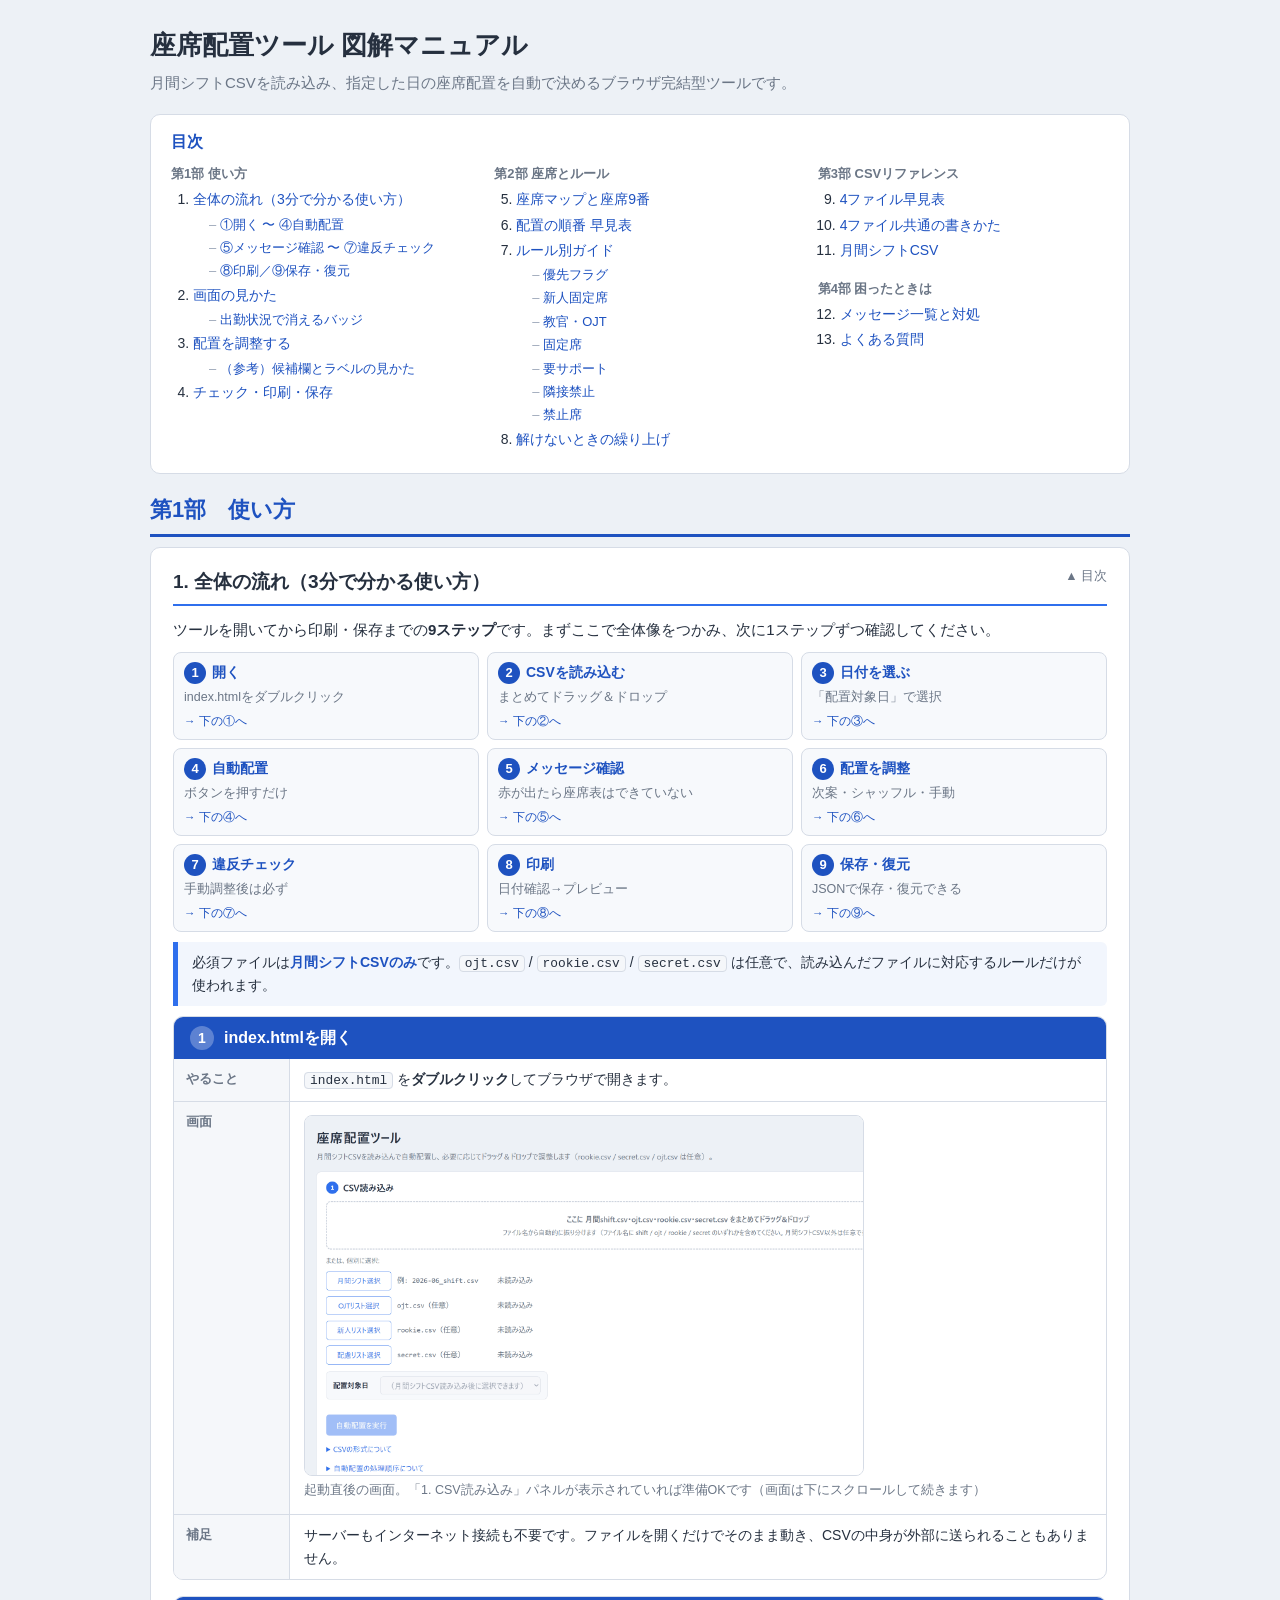
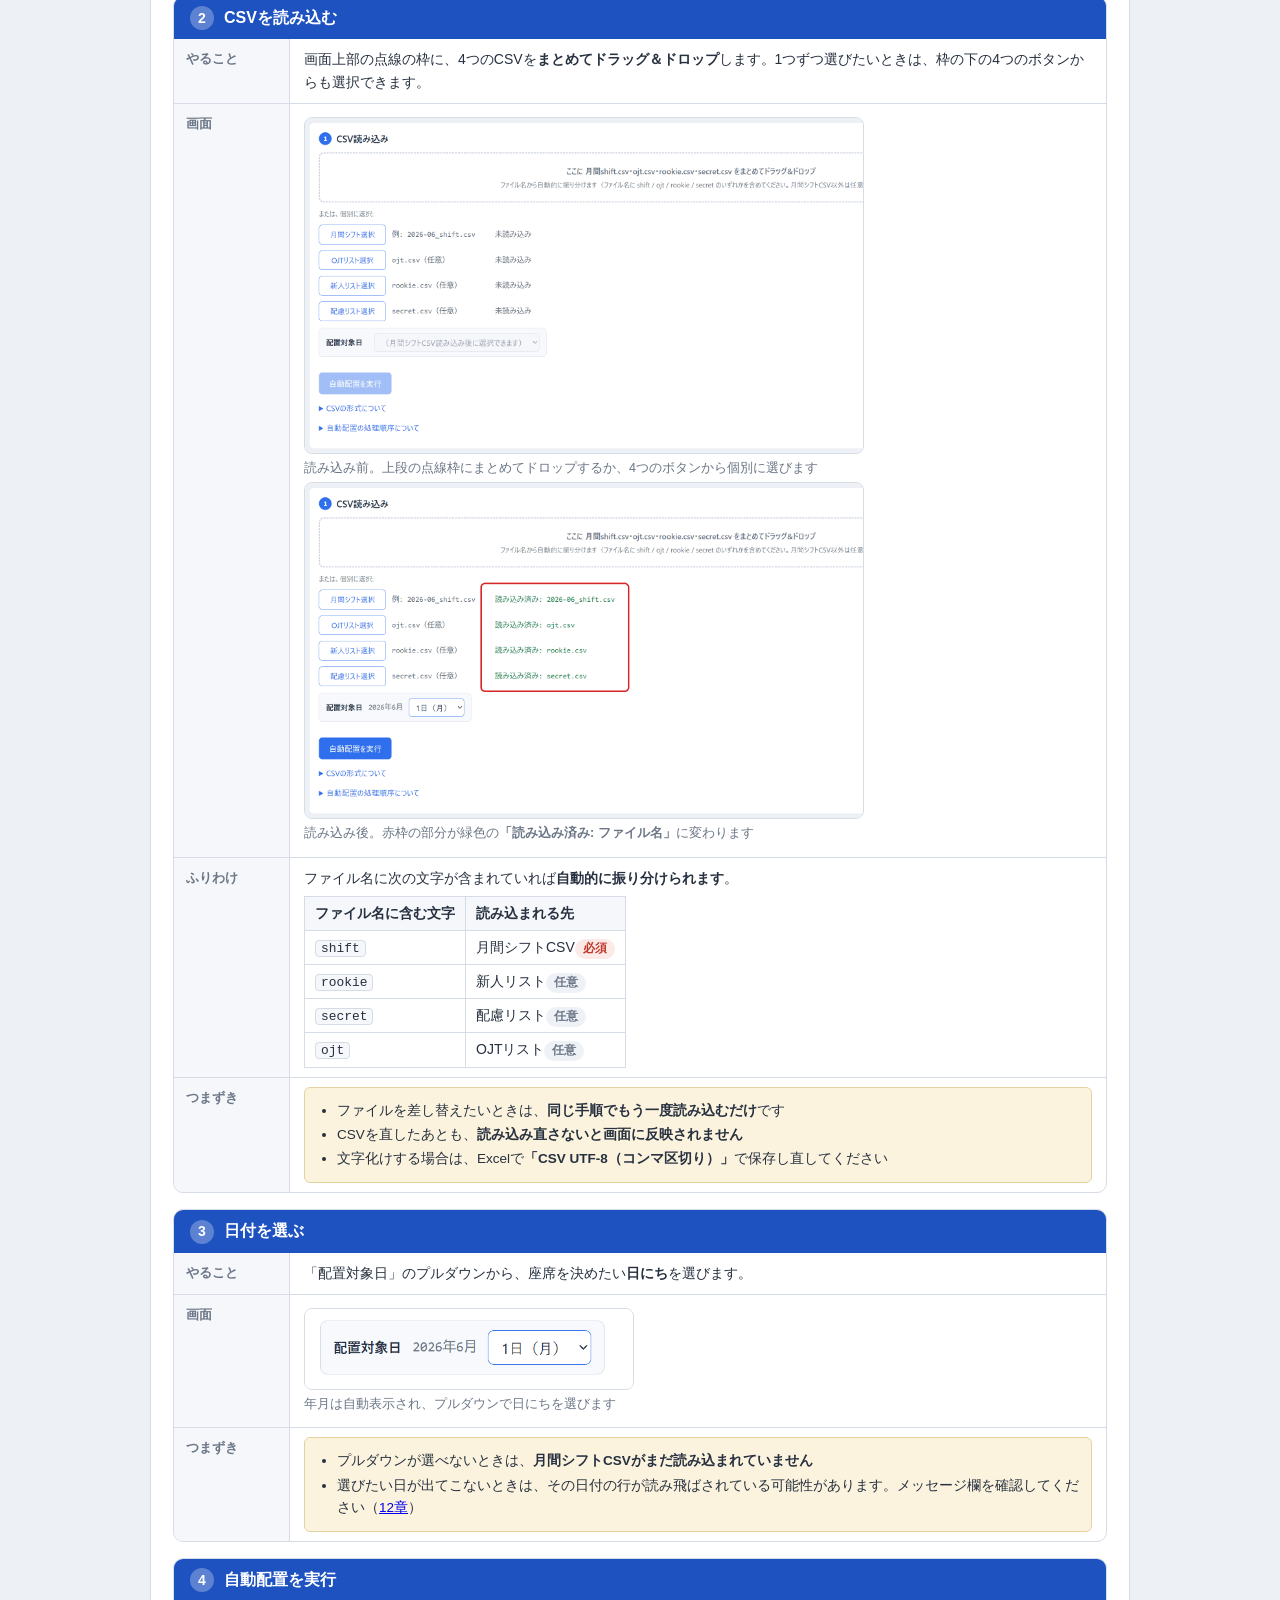
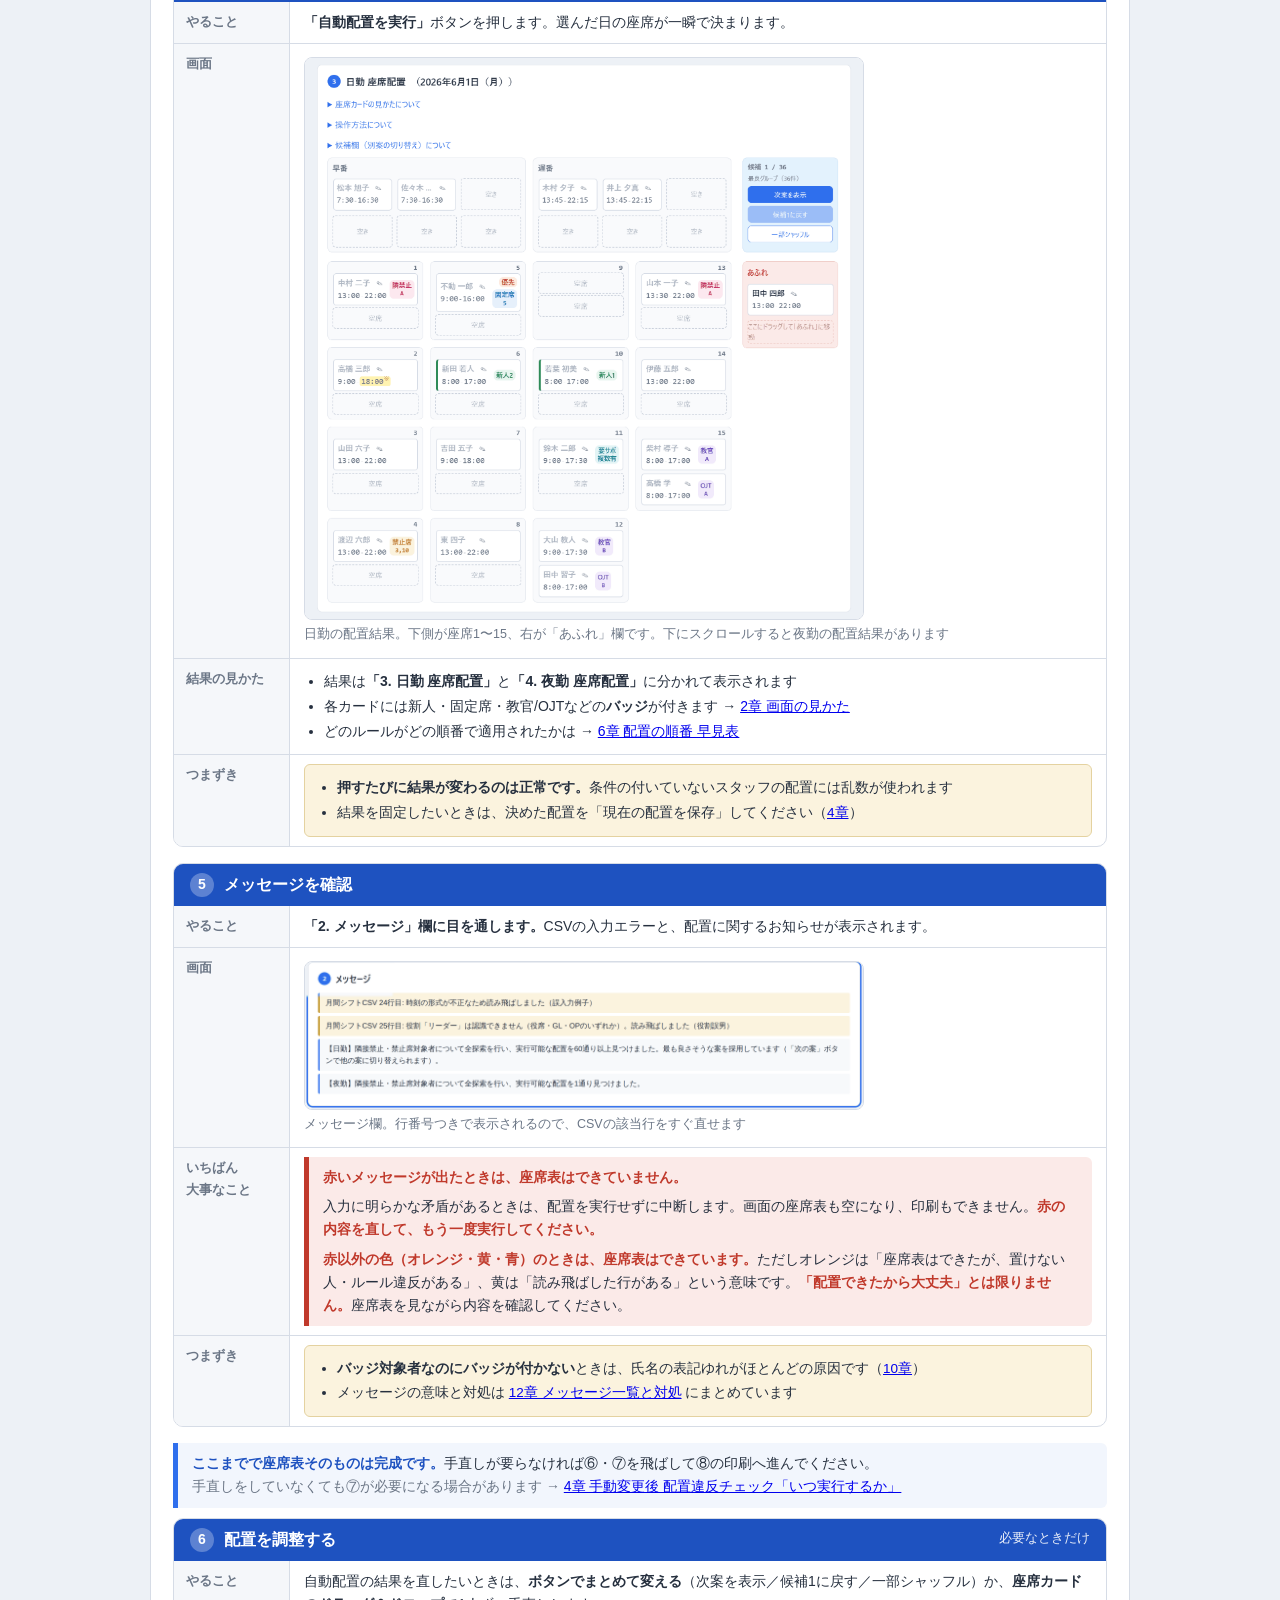
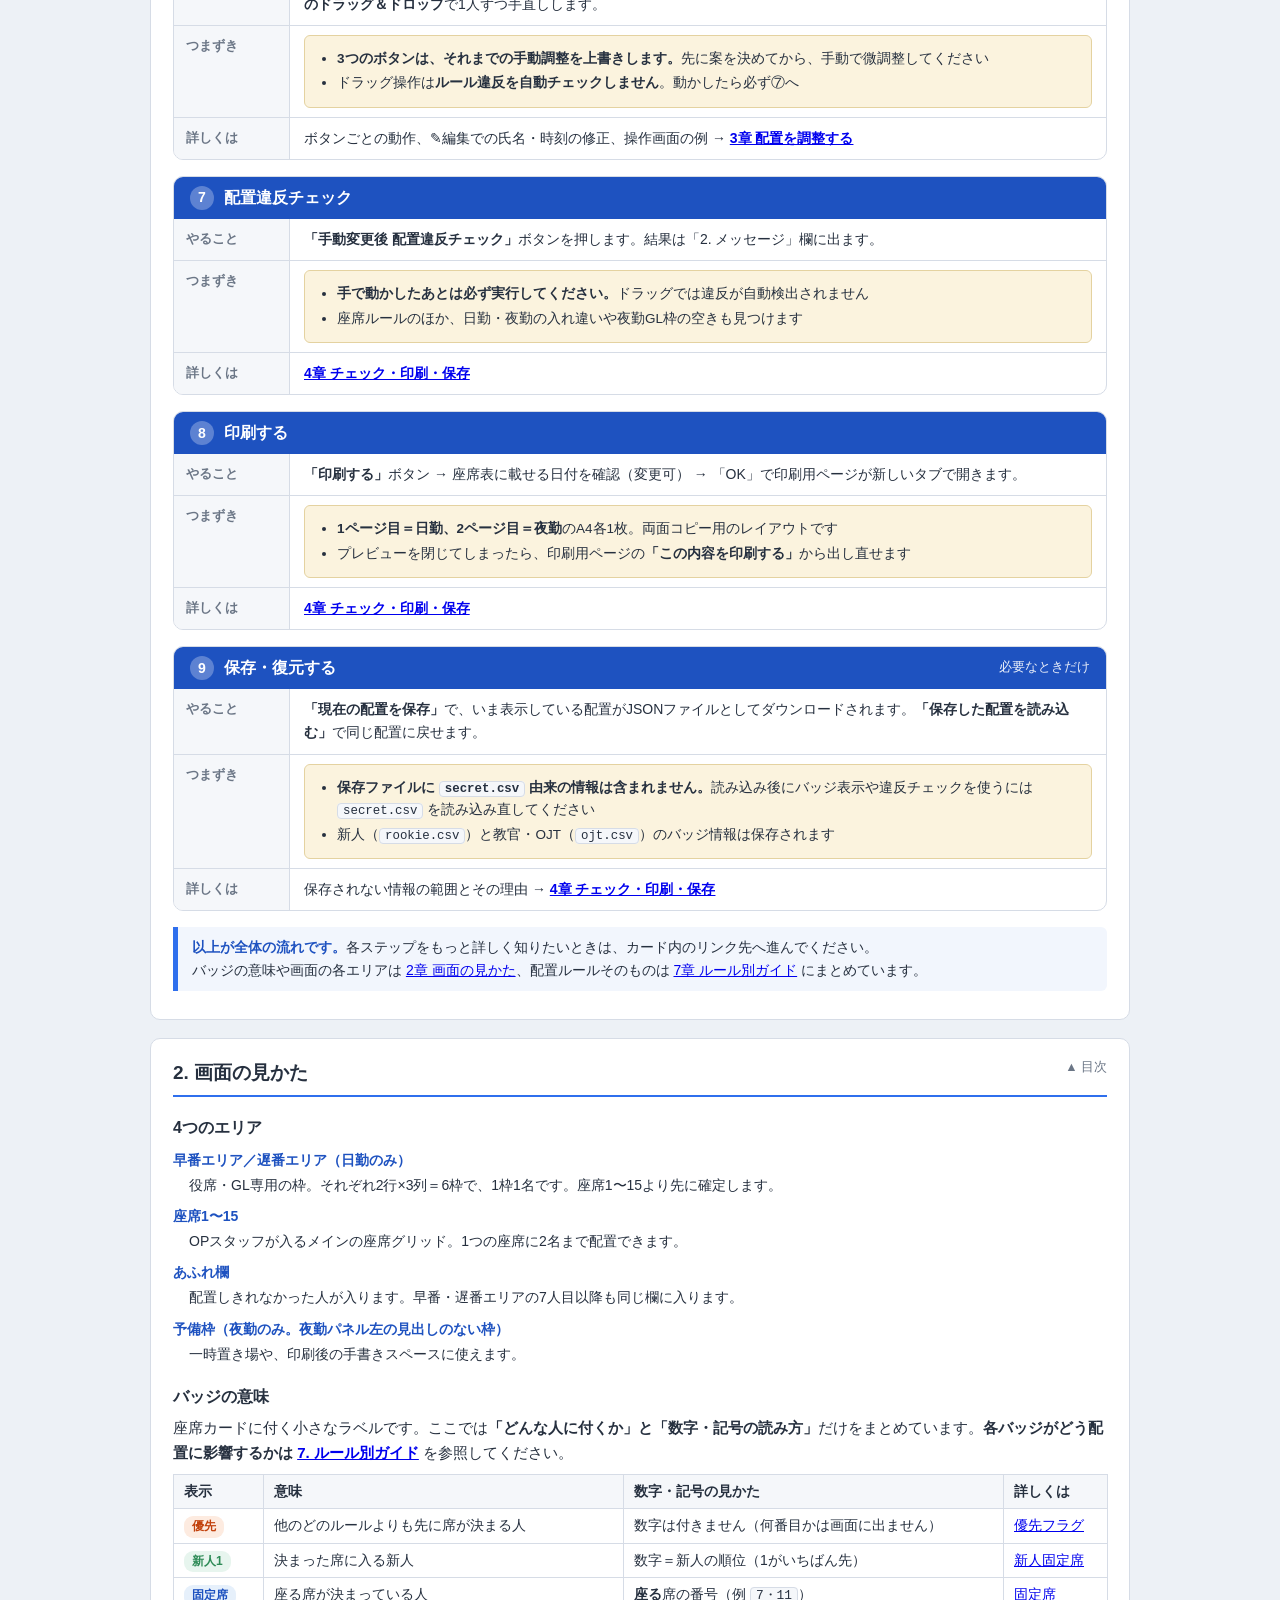
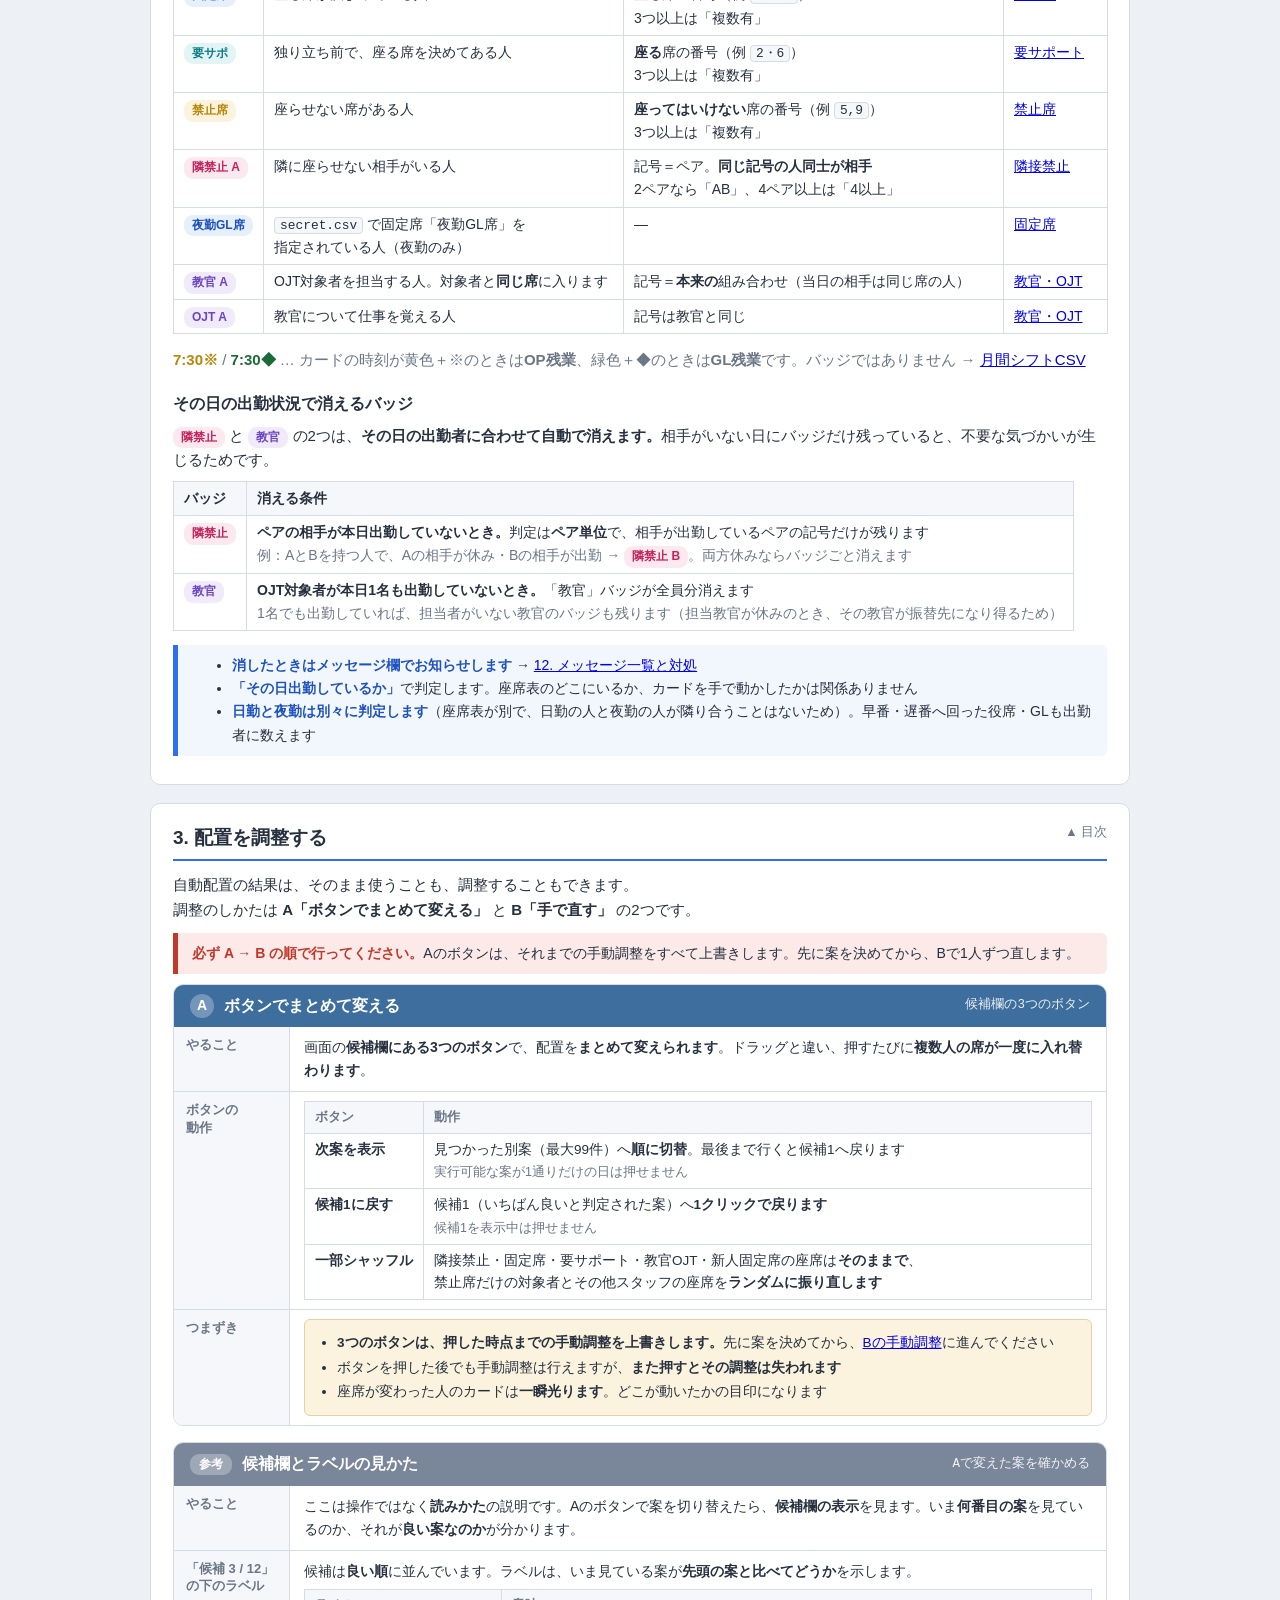
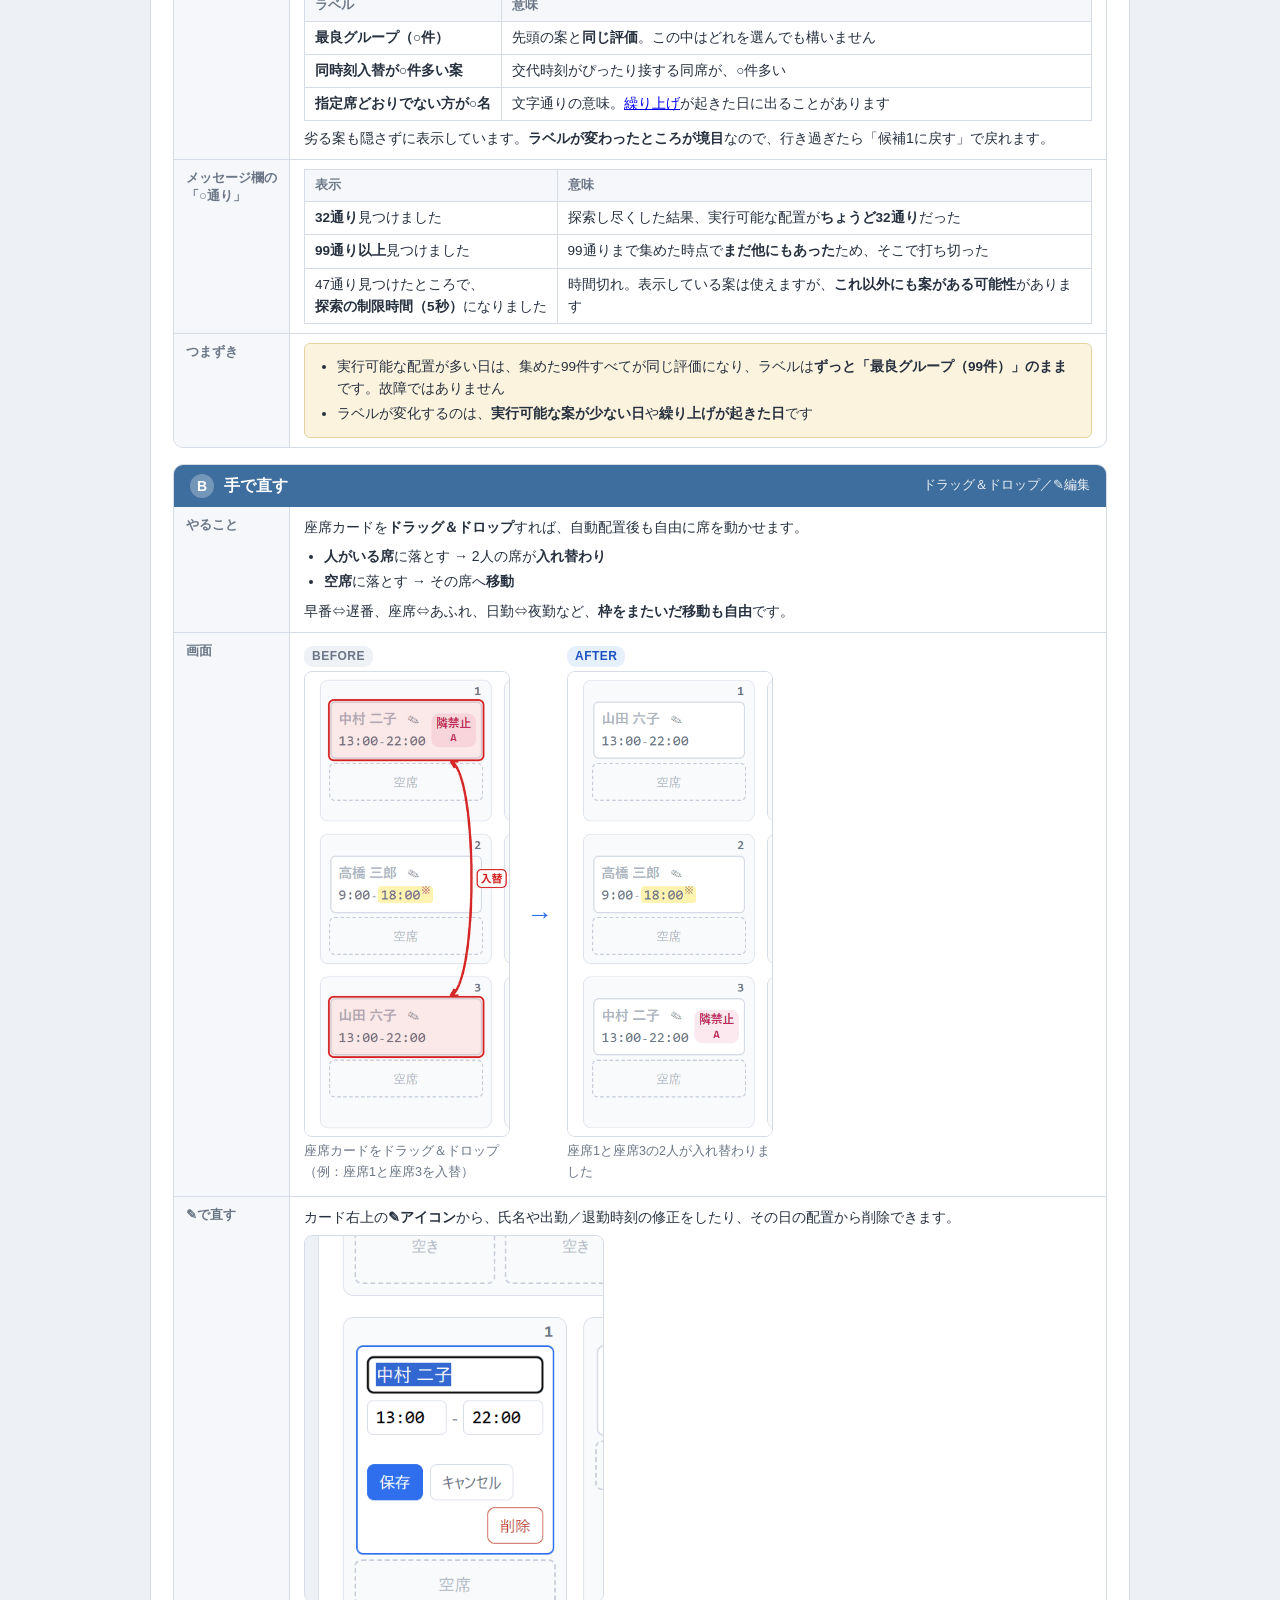
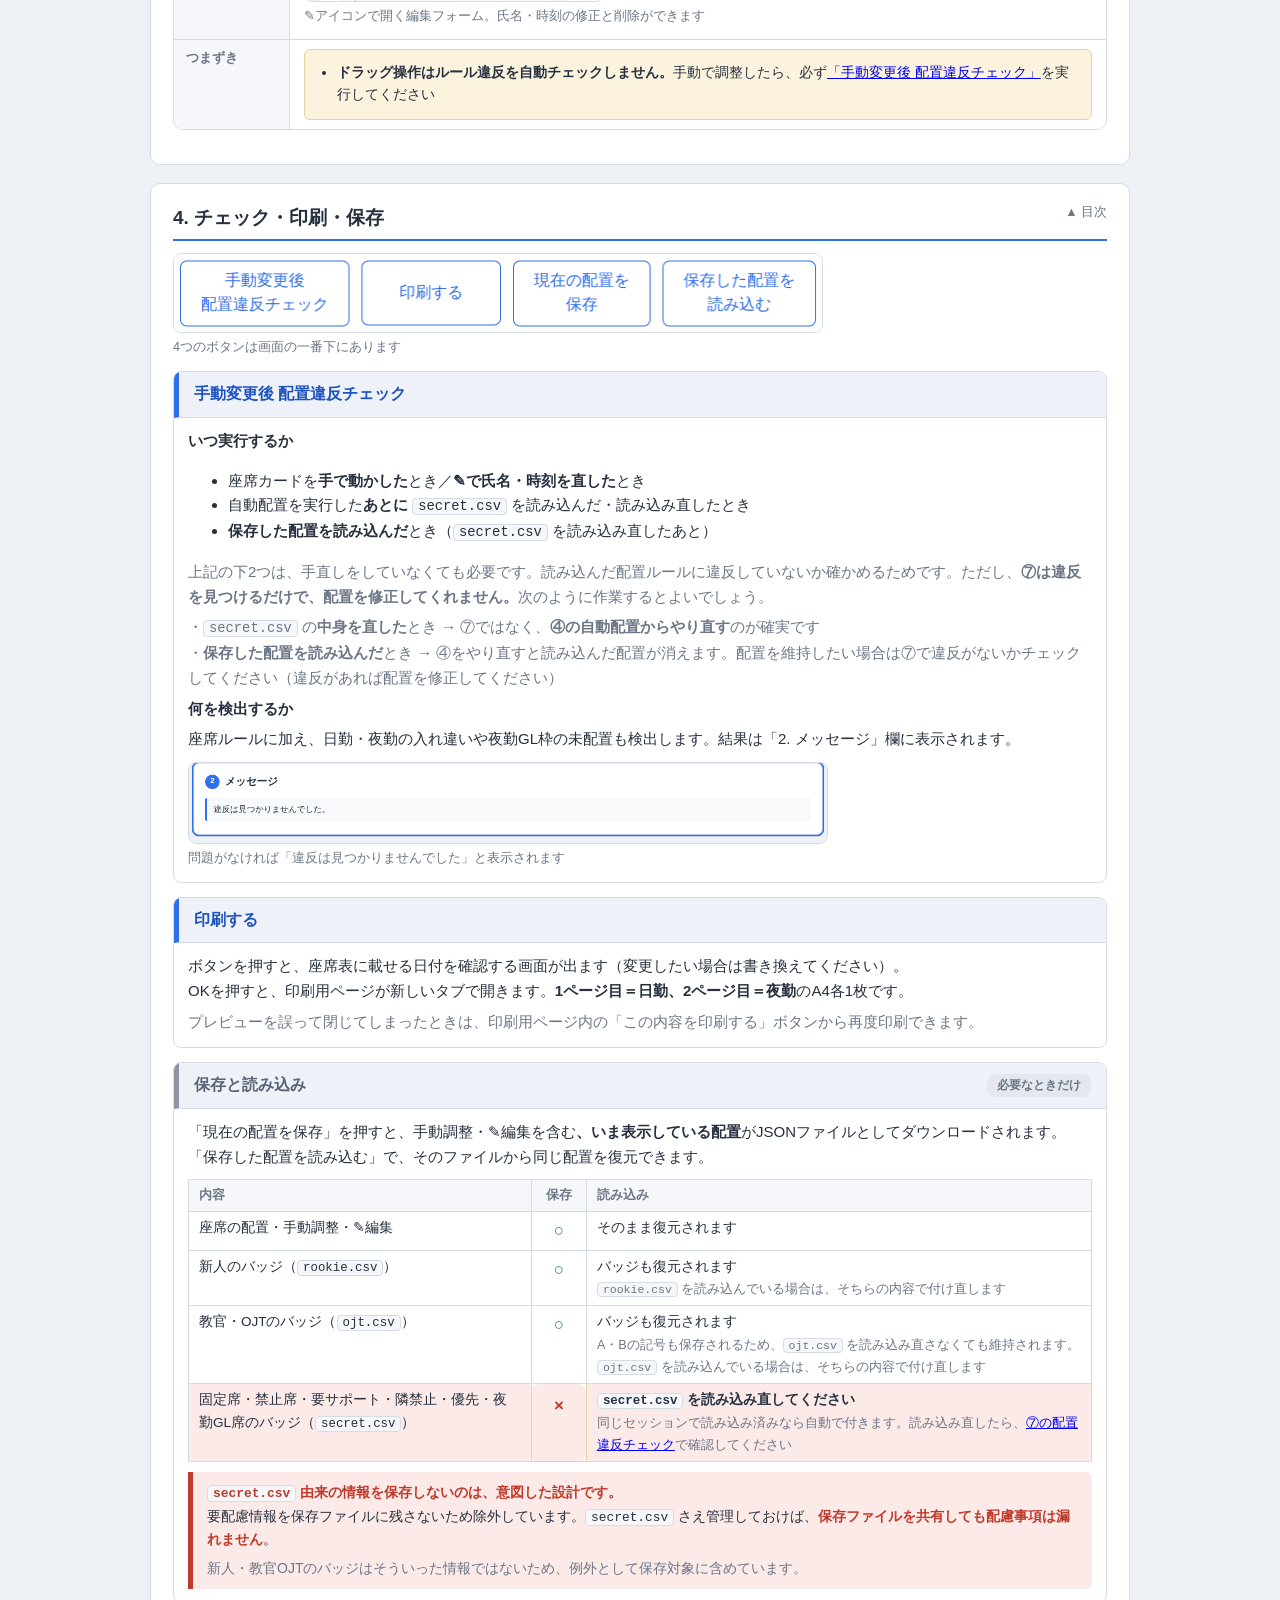
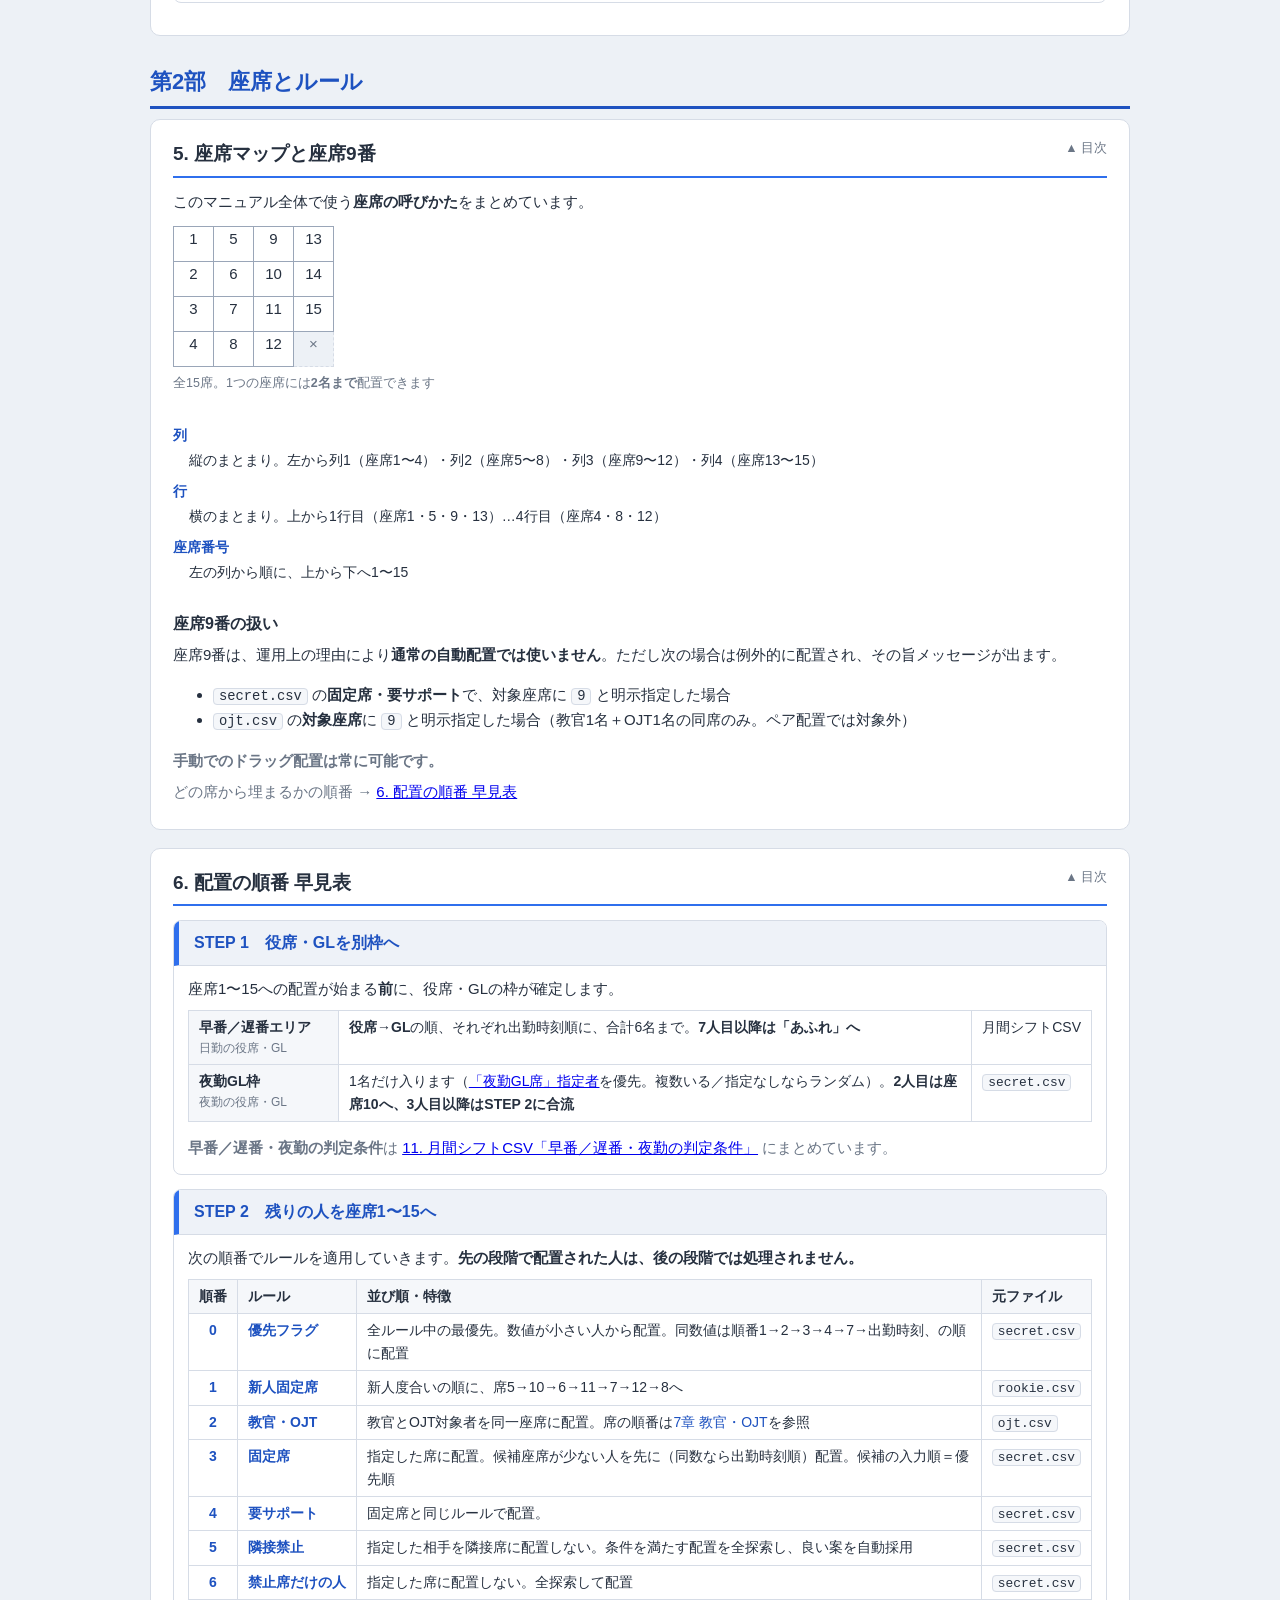
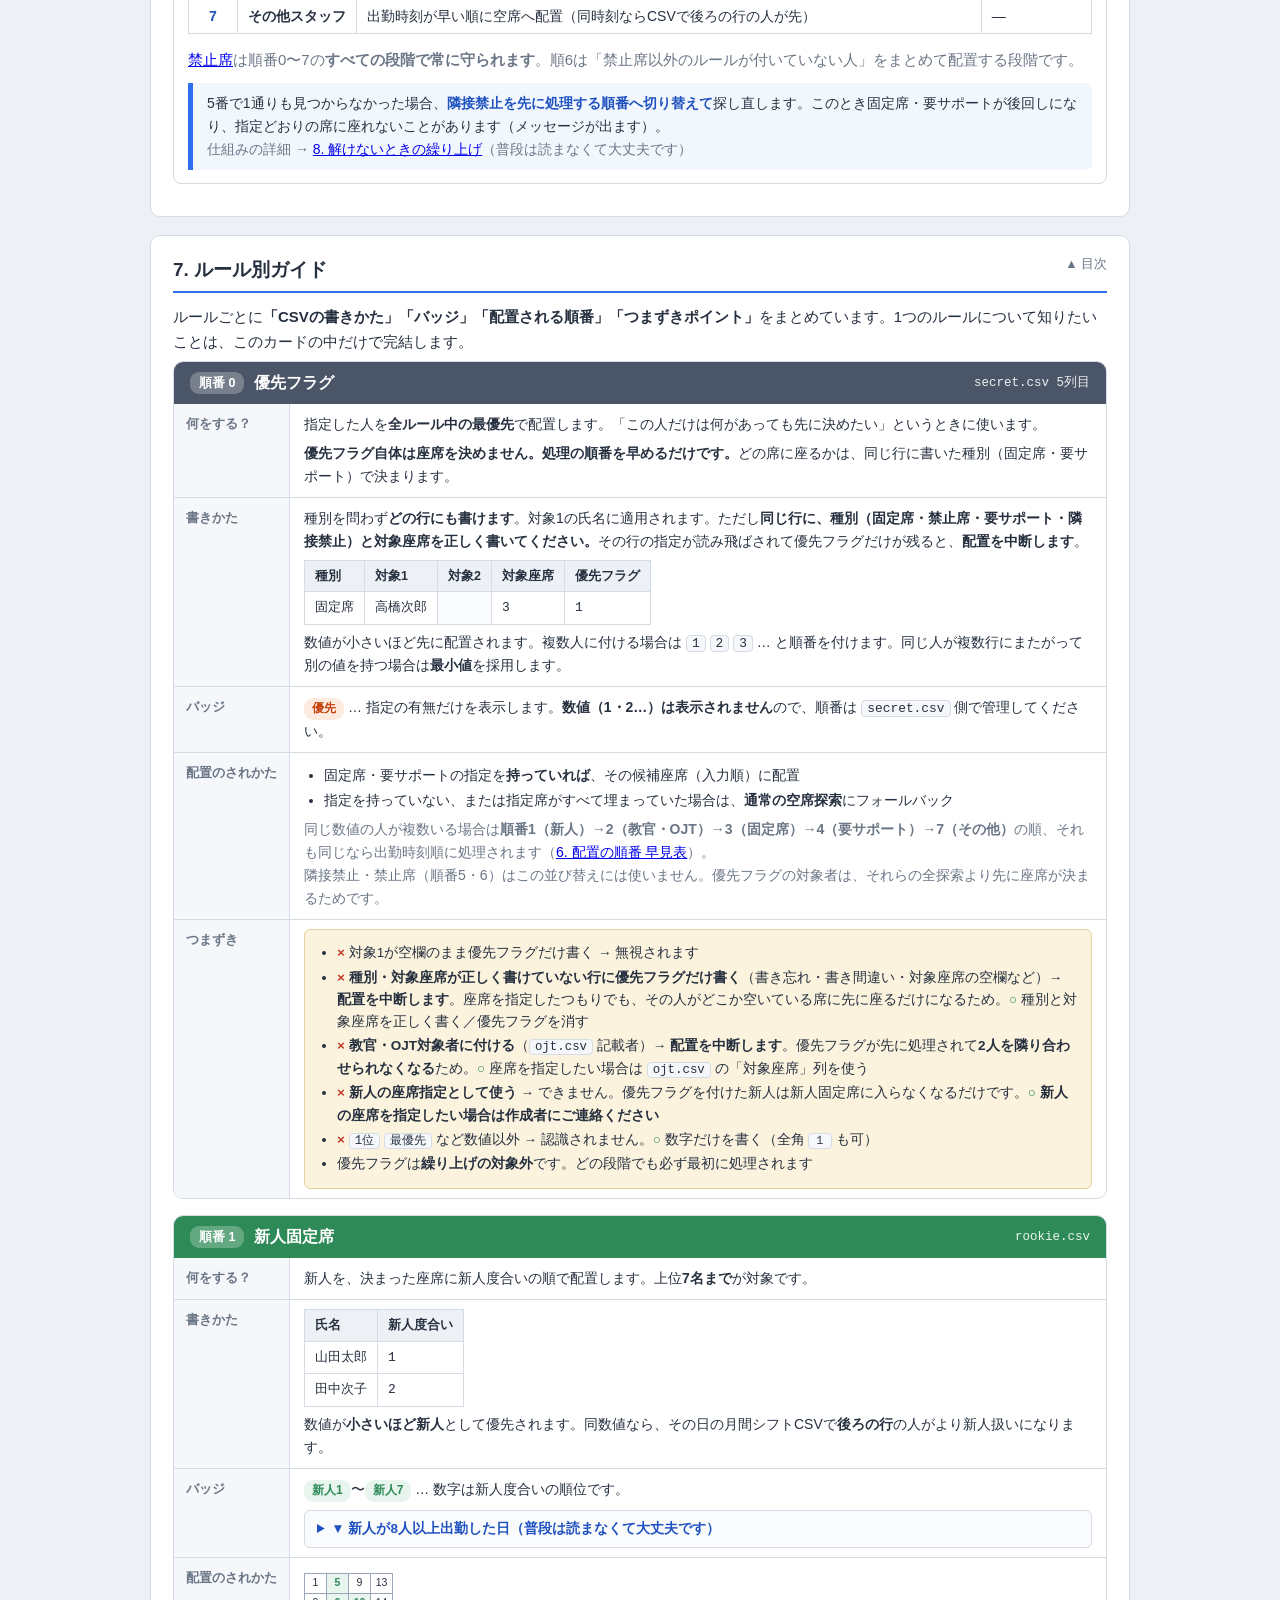
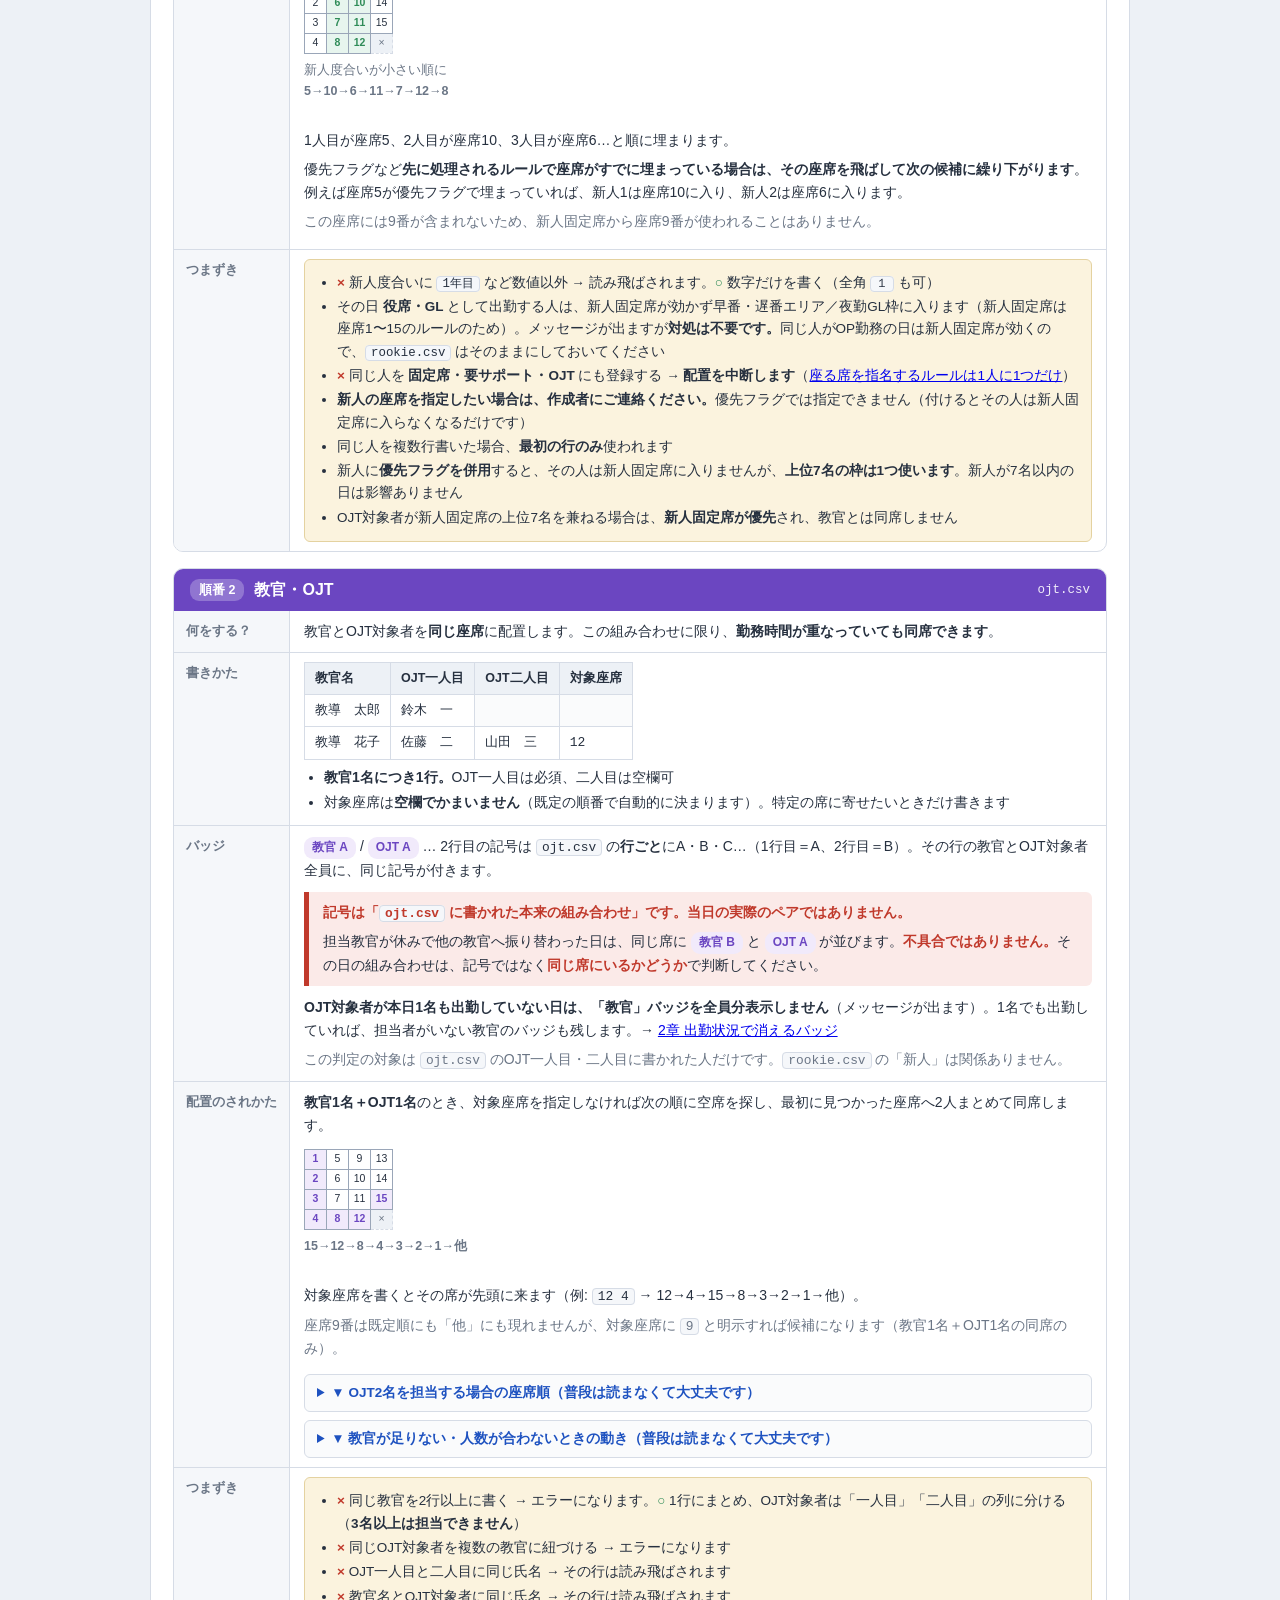
==== manual.html @ 069371e5 "Add files via upload" ====
<!DOCTYPE html>
<html lang="ja">
<head>
<meta charset="UTF-8">
<meta name="viewport" content="width=device-width, initial-scale=1">
<title>座席配置ツール 図解マニュアル</title>
<style>

:root{
  --bg:#EDF1F6; --panel:#FFFFFF; --border:#D6DCE6;
  --text:#26303F; --muted:#6B7686;
  --accent:#2F6FED; --accent-dark:#1E52C0;
  --rookie:#2E8B57; --rookie-bg:#E7F5EE;
  --lock:#B8860B;  --lock-bg:#FBF3DE;
  --adjacent:#C2255C; --adjacent-bg:#FCE8EF;
  --mentor:#6B46C1; --mentor-bg:#F1EAFB;
  --priority:#C2410C; --priority-bg:#FDEBE0;
  --support:#0E7C86; --support-bg:#E3F4F5;
  --warn:#C0392B; --warn-bg:#FBEAE8;
  --font-ui:"Yu Gothic UI","Meiryo","Hiragino Kaku Gothic ProN",sans-serif;
  --font-mono:"Consolas","Courier New",monospace;
}
*{box-sizing:border-box;}
body{margin:0;padding:24px;background:var(--bg);color:var(--text);
  font-family:var(--font-ui);font-size:15px;line-height:1.65;}
.page{max-width:980px;margin:0 auto;}
header h1{font-size:26px;margin:0 0 4px;}
header .lead{color:var(--muted);margin:0 0 18px;}
.part-title{font-size:22px;margin:28px 0 10px;padding-bottom:6px;
  border-bottom:3px solid var(--accent-dark);color:var(--accent-dark);}
.part-title:first-of-type{margin-top:0;}
section{background:var(--panel);border:1px solid var(--border);border-radius:10px;
  padding:18px 22px;margin-bottom:18px;}
h2{font-size:19px;margin:0 0 12px;padding-bottom:6px;border-bottom:2px solid var(--accent);}
h3{font-size:16px;margin:18px 0 6px;}
h4{font-size:14.5px;margin:14px 0 5px;color:var(--accent-dark);}

/* --- 3章：調整カード --- */
.rule.r-adjust > .rhead{background:#3E6E9E;}
.rule.r-adjust > .rhead .stepno{width:24px;height:24px;
  background:rgba(255,255,255,.28);color:#fff;border-radius:50%;
  font-size:14px;font-weight:700;display:inline-flex;
  align-items:center;justify-content:center;flex:none;}
.rule.r-adjust .rval > ul{margin:6px 0;padding-left:20px;}
.rule.r-adjust .rval .shot-ba{margin:4px 0;}
.rule.r-adjust .rval .shot-wrap{margin:4px 0;}
.rule.r-adjust .rlab{line-height:1.35;}

/* 3章：参考カード（操作ではなく読みかた） */
.rule.r-adjust.r-ref > .rhead{background:#7A8699;}
.rule.r-adjust.r-ref > .rhead .refmark{background:rgba(255,255,255,.28);
  color:#fff;border-radius:9px;padding:1px 9px;font-size:12px;
  font-weight:bold;flex:none;}

/* 3章内の表 */
table.btntbl,table.lbltbl{width:100%;font-size:13.5px;margin:6px 0;}
table.btntbl th,table.lbltbl th{background:#F5F7FA;font-size:12.5px;
  color:var(--muted);}
table.btntbl td:first-child,table.lbltbl td:first-child{
  white-space:nowrap;width:1%;vertical-align:top;}
table.btntbl td,table.lbltbl td{vertical-align:top;}
table.btntbl .note{font-size:12.5px;color:var(--muted);}

/* --- 4章：区切り帯（band） --- */
.band{border:1px solid var(--border);border-radius:8px;
  background:var(--panel);margin:14px 0;overflow:hidden;}
.bandhead{display:flex;align-items:center;gap:10px;flex-wrap:wrap;
  padding:9px 15px;font-weight:bold;font-size:16px;
  color:var(--accent-dark);background:#EEF2F8;
  border-bottom:1px solid var(--border);
  border-left:5px solid var(--accent);}
.band#p4-save .bandhead{color:#5A6474;}
.band#p4-save > .bandhead{border-left-color:#8A94A6;}
.bandhead .btag{margin-left:auto;font-size:12px;font-weight:bold;
  color:var(--accent-dark);background:#DCE7FB;
  border-radius:9px;padding:2px 10px;}
.bandhead .btag.light{color:var(--muted);background:#E4E8EE;}
.bandbody{padding:11px 14px 13px;}
.bandbody > :first-child{margin-top:0;}
.bandbody > :last-child{margin-bottom:0;}

/* 保存対照表 */
table.savetbl{width:100%;font-size:13.5px;margin:10px 0;}
table.savetbl th{background:#F5F7FA;font-size:12.5px;color:var(--muted);
  text-align:left;}
table.savetbl th:nth-child(2){text-align:center;width:1%;white-space:nowrap;padding-left:14px;padding-right:14px;}
table.savetbl td{vertical-align:top;}
table.savetbl td:nth-child(2){text-align:center;font-weight:bold;
  font-size:17px;white-space:nowrap;}
table.savetbl td.ok{color:var(--rookie);}
table.savetbl td.ng{color:var(--warn);}
table.savetbl tr.ngrow td{background:var(--warn-bg);}
table.savetbl .note{font-size:12.5px;}

@media print{
  .band{break-inside:avoid;}
}
p{margin:6px 0;}
code{background:#F5F7FA;border:1px solid var(--border);border-radius:4px;
  padding:0 5px;font-family:var(--font-mono);font-size:.92em;}
table{border-collapse:collapse;margin:8px 0 14px;font-size:14px;}
th,td{border:1px solid var(--border);padding:5px 10px;text-align:left;vertical-align:top;}
th{background:#F5F7FA;white-space:nowrap;}
small,.note{color:var(--muted);}

/* ステップフロー（見出し用の簡易一覧） */
.flow{display:grid;grid-template-columns:repeat(3,1fr);gap:8px;margin:10px 0;}
.flow .st{background:#F7F9FC;border:1px solid var(--border);
  border-radius:8px;padding:8px 10px;position:relative;}
.flow .st b{display:block;color:var(--accent-dark);font-size:14px;}
.flow .st  > span{font-size:12.5px;color:var(--muted);}
/* 「見出し」の①〜⑨（.flow .num）と「各項目の説明」の①〜⑨（.steps .stepnum）は
   見た目を完全に揃えるため、色指定をそれぞれ独立して明記している
   （共有ルールにまとめると環境によって片方だけ見た目が変わって見える場合があるため、
   あえて重複させてでも個別に指定している）。 */
.flow .st > b > .num{
  width:22px;height:22px;background:#1E52C0;color:#ffffff;
  border-radius:50%;font-size:13px;font-weight:700;text-align:center;
  display:inline-block;line-height:22px;margin-right:6px;
}
.steps .stepnum{
  width:22px;height:22px;background:#1E52C0;color:#ffffff;
  border-radius:50%;font-size:13px;font-weight:700;text-align:center;
  flex:0 0 auto;display:flex;align-items:center;justify-content:center;margin-top:1px;
}

/* 各項目の説明（詳細カード） */
.steps{list-style:none;margin:10px 0;padding:0;counter-reset:stepnum;}
.steps li{display:flex;gap:12px;align-items:flex-start;border:1px solid var(--border);
  border-radius:8px;background:#F7F9FC;padding:10px 14px;margin:0 0 8px;}
.steps .stepbody > b{display:block;color:var(--accent-dark);font-size:15px;margin-bottom:2px;}
.steps .stepbody p{margin:2px 0;font-size:14px;}
.steps .stepbody .shot-wrap{margin:8px 0 4px;}
.steps .stepbody .shot{max-width:100%;border:1px solid var(--border);border-radius:8px;
  box-shadow:0 1px 4px rgba(0,0,0,.08);display:block;}
.steps .stepbody .shot.wide{max-width:640px;}
.steps .stepbody .shot.narrow{max-width:360px;}
.steps .stepbody .shot-cap{font-size:12.5px;color:var(--muted);margin:4px 0 0;}
.steps .stepbody .shot-row{display:flex;gap:14px;flex-wrap:wrap;margin:8px 0 4px;}
.steps .stepbody .shot-row figure{margin:0;}
.steps .stepbody .shot-row figcaption{font-size:12.5px;color:var(--muted);margin-top:4px;text-align:center;}

/* ミニ座席マップ（この資料のシグネチャ要素） */
.smap{border-collapse:collapse;margin:6px 0;}
.smap td{width:34px;height:30px;border:1px solid #9AA6B8;text-align:center;
  font-size:13px;padding:0;background:#fff;}
.smap td.void{border:1px dashed var(--border);background:var(--bg);color:var(--muted);}
.smap.mini td{width:22px;height:20px;font-size:10.5px;}
.smap td.hl-g{background:var(--rookie-bg);color:var(--rookie);font-weight:bold;}
.smap td.hl-b{background:#E6F0FB;color:var(--accent-dark);font-weight:bold;}
.smap td.hl-p{background:var(--mentor-bg);color:var(--mentor);font-weight:bold;}
.smap td.hl-x{background:repeating-linear-gradient(45deg,#EDEDED,#EDEDED 4px,#E1E1E1 4px,#E1E1E1 8px);color:var(--muted);font-weight:bold;}
.maprow{display:flex;flex-wrap:wrap;gap:22px;align-items:flex-start;}
.maprow figure{margin:0;}
.maprow figcaption{font-size:12.5px;color:var(--muted);max-width:220px;}
/* 5章の座席マップ（用語説明用に一回り大きく） */
.smap.big td{width:40px;height:35px;font-size:15px;}
.maprow figcaption.wide{max-width:340px;}

/* CSVカード */
.csv-card{border:1px solid var(--border);border-radius:8px;margin:14px 0;overflow:hidden;}
.csv-card .tab{padding:6px 14px;color:#fff;font-weight:bold;font-size:15px;
  display:flex;gap:10px;align-items:baseline;}
.csv-card .tab small{color:rgba(255,255,255,.85);font-weight:normal;}
.csv-card .body{padding:10px 14px 12px;}
.c-shift .tab{background:var(--accent);}
.c-rookie .tab{background:var(--rookie);}
.c-secret .tab{background:var(--lock);}
.c-ojt .tab{background:var(--mentor);}
.chip{display:inline-block;border-radius:10px;padding:0 8px;font-size:12px;font-weight:bold;}
.chip.req{background:var(--warn-bg);color:var(--warn);}
.chip.opt{background:#EEF1F6;color:var(--muted);}

/* NG→OK ボックス */
.ng{background:var(--lock-bg);border:1px solid #E4D2A0;border-radius:8px;
  padding:8px 12px;margin:10px 0;font-size:13.5px;}
.ng b.t{color:var(--lock);}
.ng .x{color:var(--warn);font-weight:bold;}
.ng .o{color:var(--rookie);font-weight:bold;}

/* 優先順位パイプライン */
.pipe{list-style:none;margin:8px 0;padding:0;}
.pipe li{border:1px solid var(--border);border-left:5px solid var(--accent);
  border-radius:6px;background:#F7F9FC;padding:7px 12px;margin:0 0 4px;position:relative;}
.pipe li::after{content:"▼";position:absolute;left:14px;bottom:-15px;color:#9AA6B8;
  font-size:10px;z-index:1;}
.pipe li:last-child::after{content:"";}
.pipe li b{color:var(--accent-dark);}
.pipe li .src{float:right;font-size:12px;color:var(--muted);}
.pipe li.alt{border-left-color:var(--lock);}
.sidebox{border:1px dashed #9AA6B8;border-radius:8px;background:#FBFCFE;
  padding:8px 12px;margin:8px 0;font-size:13.5px;}

/* バッジ見本 */
.bdg{display:inline-block;border-radius:9px;padding:1px 8px;font-size:12px;font-weight:bold;white-space:nowrap;}
.b-rookie{background:var(--rookie-bg);color:var(--rookie);}
.b-fix{background:#E6F0FB;color:var(--accent-dark);}
.b-lock{background:var(--lock-bg);color:var(--lock);}
.b-adjacent{background:var(--adjacent-bg);color:var(--adjacent);}
.b-sup{background:var(--support-bg);color:var(--support);}
.b-ojt{background:var(--mentor-bg);color:var(--mentor);}
.b-mentor{background:var(--mentor-bg);color:var(--mentor);}
.b-prio{background:var(--priority-bg);color:var(--priority);}
.ot{background:#FFF3B0;color:#8A6D00;padding:0 4px;border-radius:3px;}

.warncard{background:var(--warn-bg);border:1px solid #EBB9B2;border-radius:8px;
  padding:10px 14px;margin:10px 0;}
.warncard b{color:var(--warn);}

/* 目次 */
.toc{background:var(--panel);border:1px solid var(--border);border-radius:10px;
  padding:16px 22px;margin-bottom:18px;}
.toc-title{font-size:16px;margin:0 0 10px;color:var(--accent-dark);}
.toc-cols{display:flex;flex-wrap:wrap;gap:24px;}
.toc-col{flex:1 1 260px;min-width:220px;}
.toc-part{font-weight:bold;color:var(--text);margin:0 0 4px;font-size:14.5px;}
.toc ol{margin:0 0 4px;padding-left:20px;}
.toc li{margin:2px 0;font-size:14px;}
.toc a{color:var(--accent-dark);text-decoration:none;}
.toc a:hover{text-decoration:underline;}
.back-to-toc{font-size:12.5px;font-weight:normal;margin-left:12px;}
.back-to-toc a{color:var(--muted);text-decoration:none;}
.back-to-toc a:hover{text-decoration:underline;}

@media print{
  .back-to-toc{display:none;}
}

@media print{
  body{background:#fff;padding:0;font-size:12px;}
  section{border:none;padding:8px 0;margin:0 0 8px;break-inside:avoid;}
  .csv-card{break-inside:avoid;}
}


/* ============================================================
   ver0.5.0 追加分：ルールカード構成用
   ============================================================ */

/* --- 目次 --- */
.toc{background:var(--panel);border:1px solid var(--border);border-radius:10px;
  padding:14px 20px;margin-bottom:18px;}
.toc-title{font-weight:bold;margin:0 0 8px;color:var(--accent-dark);}
.toc-cols{display:flex;gap:32px;flex-wrap:wrap;}
.toc-col{min-width:220px;}
.toc-part{font-size:13px;color:var(--muted);margin:0 0 4px;font-weight:bold;}
.toc ol{margin:0 0 8px;padding-left:22px;}
.toc li{font-size:14px;margin:2px 0;}
.toc a{color:var(--accent-dark);text-decoration:none;}
.toc a:hover{text-decoration:underline;}
.toc ul{margin:2px 0 0;padding-left:16px;list-style:none;}
.toc ul li{font-size:13px;color:var(--muted);}
.toc ul li::before{content:"– ";color:#9AA6B8;}
.toc-col ol + .toc-part{margin-top:16px;}
.back{float:right;font-size:12.5px;font-weight:normal;}
.back a{color:var(--muted);text-decoration:none;}
.back a:hover{text-decoration:underline;}

/* --- ルールカード --- */
.rule{border:1px solid var(--border);border-radius:10px;margin:0 0 16px;
  overflow:hidden;background:#fff;}
.rule > .rhead{padding:8px 16px;font-weight:bold;font-size:16px;color:#fff;
  display:flex;align-items:center;gap:10px;flex-wrap:wrap;}
.rule > .rhead .ord{background:rgba(255,255,255,.25);border-radius:9px;
  padding:1px 9px;font-size:12.5px;font-weight:bold;}
.rule > .rhead .src{margin-left:auto;font-size:12.5px;font-weight:normal;
  color:rgba(255,255,255,.9);font-family:var(--font-mono);}
.rule > .rbody{padding:0;}
.rule .rrow{display:flex;border-top:1px solid var(--border);}
.rule .rrow:first-child{border-top:none;}
.rule .rlab{flex:0 0 116px;background:#F5F7FA;border-right:1px solid var(--border);
  padding:9px 12px;font-size:13px;font-weight:bold;color:var(--muted);}
.rule .rval{flex:1 1 auto;padding:9px 14px;font-size:14px;min-width:0;}
.rule .rval > :first-child{margin-top:0;}
.rule .rval > :last-child{margin-bottom:0;}
.rule .rval table{margin:6px 0;}
.rule .rval ul{margin:4px 0;padding-left:20px;}
.rule .rval li{margin:2px 0;}

/* ルール別テーマ色 */
.r-flag  > .rhead{background:#4A5568;}
.r-rookie> .rhead{background:var(--rookie);}
.r-ojt   > .rhead{background:var(--mentor);}
.r-fix   > .rhead{background:var(--accent);}
.r-sup   > .rhead{background:var(--support);}
.r-adj   > .rhead{background:var(--adjacent);}
.r-ban   > .rhead{background:var(--lock);}
.r-other > .rhead{background:#8A94A6;}

/* --- CSV記入例（表形式） --- */
table.csv{font-family:var(--font-mono);font-size:13px;margin:6px 0;}
table.csv th{background:#EDF1F6;font-family:var(--font-ui);font-size:12.5px;}
table.csv td{white-space:nowrap;}
table.csv td.empty{background:#FAFBFC;}

/* --- 順番の早見表 --- */
table.order{width:100%;font-size:14px;}
table.order td.n{text-align:center;width:38px;font-weight:bold;color:var(--accent-dark);}
table.order td.rn{white-space:nowrap;font-weight:bold;}
table.order tr.sep td{background:#F0F3F8;font-size:13px;color:var(--muted);
  font-weight:bold;text-align:center;}
table.frames{width:100%;font-size:14px;}
table.frames th.fn{width:150px;text-align:left;vertical-align:top;}
table.frames th.fn .sub{display:block;font-weight:normal;font-size:12px;color:var(--muted);}
table.frames td.fsrc{width:110px;white-space:nowrap;}
table.order a{color:var(--accent-dark);text-decoration:none;}
table.order a:hover{text-decoration:underline;}

/* --- つまずきポイント --- */
.pit{background:var(--lock-bg);border:1px solid #E4D2A0;border-radius:6px;
  padding:8px 12px;margin:6px 0;font-size:13.5px;}
.pit ul{margin:2px 0;padding-left:18px;}
.pit .x{color:var(--warn);font-weight:bold;}
.pit .o{color:var(--rookie);font-weight:bold;}

/* --- 折りたたみ --- */
details.fold{border:1px solid var(--border);border-radius:6px;margin:8px 0;
  background:#FAFBFC;}
details.fold > summary{padding:7px 12px;cursor:pointer;font-size:13.5px;
  font-weight:bold;color:var(--accent-dark);}
details.fold[open] > summary{border-bottom:1px solid var(--border);}
details.fold .fbody{padding:10px 14px;font-size:13.5px;}
details.fold .fbody > :first-child{margin-top:0;}
details.fold .fbody > :last-child{margin-bottom:0;}

/* --- OJTペア候補の表 --- */
.pairtbl{border-collapse:collapse;margin:6px 0;font-size:13px;}
.pairtbl th,.pairtbl td{border:1px solid var(--border);padding:3px 9px;
  text-align:center;line-height:1.4;}
.pairtbl th{background:#F5F7FA;font-size:12px;color:var(--muted);font-weight:normal;}
.pairtbl td.pm{background:var(--mentor);color:#fff;font-weight:bold;}
.pairtbl td.pt{background:var(--mentor-bg);color:var(--mentor);font-weight:bold;}
.pairtbl td.pw{background:#F5F7FA;font-size:12px;color:var(--muted);
  vertical-align:middle;white-space:nowrap;}
.pairtbl.wide th{text-align:right;white-space:nowrap;font-size:12px;}
.smap td.hl-m{background:var(--mentor);color:#fff;font-weight:bold;}
.smap td.hl-t{background:var(--mentor-bg);color:var(--mentor);font-weight:bold;
  box-shadow:inset 0 0 0 2px var(--mentor);}

/* --- 例外ケースの表 --- */
table.cases{width:100%;font-size:13.5px;}
table.cases th{background:#F5F7FA;font-size:12.5px;color:var(--muted);}
table.cases td{vertical-align:top;}
table.cases td:first-child{white-space:normal;width:34%;}

/* --- 注意ボックス --- */
.callout{border-left:5px solid var(--accent);background:#F2F6FD;
  border-radius:0 6px 6px 0;padding:9px 14px;margin:10px 0;font-size:14px;}
.callout.warn{border-left-color:var(--warn);background:var(--warn-bg);}
.callout.warn b{color:var(--warn);}
.callout b{color:var(--accent-dark);}
.callout > :first-child{margin-top:0;}
.callout > :last-child{margin-bottom:0;}

/* --- 用語定義 --- */
dl.terms{margin:8px 0;}
dl.terms dt{font-weight:bold;color:var(--accent-dark);font-size:14px;margin-top:8px;}
dl.terms dd{margin:2px 0 0 16px;font-size:14px;}

/* --- 画面ショット（section直下でも使えるように） --- */
.shot-wrap{margin:10px 0 4px;}
.shot{max-width:100%;border:1px solid var(--border);border-radius:8px;
  display:block;background:#fff;}
.shot.wide{max-width:640px;}
.shot.narrow{max-width:360px;}
.shot-cap{font-size:12.5px;color:var(--muted);margin:4px 0 0;}
.shot-row{display:flex;gap:14px;flex-wrap:wrap;margin:8px 0 4px;}
.shot-row figure{margin:0;}
.shot-row figcaption{font-size:12.5px;color:var(--muted);margin-top:4px;text-align:center;}

/* Before / After 並置（3章のドラッグ操作） */
.shot-ba{display:flex;align-items:flex-start;gap:14px;margin:8px 0 4px;flex-wrap:wrap;}
.shot-ba figure{margin:0;width:209px;}
.shot-ba figcaption{font-size:12.5px;color:var(--muted);margin-top:4px;text-align:left;}
.shot-ba .balabel{display:block;font-size:12px;font-weight:bold;letter-spacing:.04em;
  margin:0 0 4px;padding:1px 8px;border-radius:9px;width:fit-content;}
.shot-ba .balabel.before{background:#EEF1F6;color:var(--muted);}
.shot-ba .balabel.after{background:#E6F0FB;color:var(--accent-dark);}
.shot-ba .baarrow{align-self:center;font-size:26px;line-height:1;color:var(--accent);
  font-weight:bold;flex:0 0 auto;}
@media (max-width:520px){
  .shot-ba .baarrow{transform:rotate(90deg);align-self:flex-start;margin:2px 0 2px 90px;}
}

/* --- バッジ一覧（第1部の早見用） --- */
/* 列幅は colgroup（c-disp/c-mean/c-read/c-ref）で指定。合計934px＝
   .page(980px) から section の左右余白を引いた表示幅。「意味」列は
   セル内の<br>で意図した位置に改行される幅、「数字・記号の見かた」列は
   いちばん長い一文（記号＝本来の組み合わせ…）が1行に収まる幅にしている。 */
table.badges{width:100%;table-layout:fixed;}
table.badges td:first-child{white-space:nowrap;}
table.badges col.c-disp{width:90px;}
table.badges col.c-mean{width:360px;}
table.badges col.c-read{width:380px;}
table.badges col.c-ref{width:104px;}
@media (max-width:520px){
  table.badges{table-layout:auto;}
}

/* --- 印刷 --- */
@media print{
  body{background:#fff;padding:0;}
  section{break-inside:avoid;border:none;}
  .toc,.back{display:none;}
  details.fold{border:none;}
  details.fold > summary{display:none;}
}

/* --- 狭い画面 --- */
@media (max-width:720px){
  .rule .rrow{display:block;}
  .rule .rlab{flex:none;border-right:none;border-bottom:1px solid var(--border);
    padding:5px 12px;}
  .flow{grid-template-columns:repeat(2,1fr);}
}

/* ============================================================
   1章：手順カード（ルールカードと同じ骨格・番号丸を色に）
   ============================================================ */
.rule.r-step > .rhead{background:var(--accent-dark);}
.rule.r-step > .rhead .stepno{
  width:24px;height:24px;background:rgba(255,255,255,.28);color:#fff;
  border-radius:50%;font-size:14px;font-weight:700;
  display:inline-flex;align-items:center;justify-content:center;flex:0 0 auto;}
.rule.r-step .rval .shot-wrap{margin:4px 0;}
.rule.r-step .rval .shot{max-width:560px;}
.rule.r-step .rval .shot.narrow{max-width:330px;}

/* 概要フロー：クリックできる行き先つき */
.flow .st .goto{display:block;}
.flow .st .goto{display:block;font-size:11.5px;margin-top:3px;}
.flow .st .goto a{color:var(--accent-dark);text-decoration:none;}
.flow .st .goto a:hover{text-decoration:underline;}
.flow-note{font-size:13px;color:var(--muted);margin:2px 0 12px;}

</style>
</head>
<body>
<div class="page">
<header>
  <h1>座席配置ツール 図解マニュアル</h1>
  <p class="lead">月間シフトCSVを読み込み、指定した日の座席配置を自動で決めるブラウザ完結型ツールです。</p>
</header>

<nav class="toc" id="toc">
  <p class="toc-title">目次</p>
  <div class="toc-cols">
    <div class="toc-col">
      <p class="toc-part">第1部 使い方</p>
      <ol>
        <li><a href="#sec-3min">全体の流れ（3分で分かる使い方）</a>
          <ul>
            <li><a href="#step-1">①開く 〜 ④自動配置</a></li>
            <li><a href="#step-5">⑤メッセージ確認 〜 ⑦違反チェック</a></li>
            <li><a href="#step-8">⑧印刷／⑨保存・復元</a></li>
          </ul>
        </li>
        <li><a href="#sec-screen">画面の見かた</a>
          <ul>
            <li><a href="#sec-badge-hide">出勤状況で消えるバッジ</a></li>
          </ul>
        </li>
        <li><a href="#sec-adjust">配置を調整する</a>
          <ul>
            <li><a href="#sec-candidates">（参考）候補欄とラベルの見かた</a></li>
          </ul>
        </li>
        <li><a href="#sec-print">チェック・印刷・保存</a></li>
      </ol>
    </div>
    <div class="toc-col">
      <p class="toc-part">第2部 座席とルール</p>
      <ol start="5">
        <li><a href="#sec-map">座席マップと座席9番</a></li>
        <li><a href="#sec-order">配置の順番 早見表</a></li>
        <li><a href="#sec-rules">ルール別ガイド</a>
          <ul>
            <li><a href="#r-flag">優先フラグ</a></li>
            <li><a href="#r-rookie">新人固定席</a></li>
            <li><a href="#r-ojt">教官・OJT</a></li>
            <li><a href="#r-fix">固定席</a></li>
            <li><a href="#r-sup">要サポート</a></li>
            <li><a href="#r-adj">隣接禁止</a></li>
            <li><a href="#r-ban">禁止席</a></li>
          </ul>
        </li>
        <li><a href="#sec-escalation">解けないときの繰り上げ</a></li>
      </ol>
    </div>
    <div class="toc-col">
      <p class="toc-part">第3部 CSVリファレンス</p>
      <ol start="9">
        <li><a href="#sec-csv-table">4ファイル早見表</a></li>
        <li><a href="#sec-csv-common">4ファイル共通の書きかた</a></li>
        <li><a href="#sec-csv-shift">月間シフトCSV</a></li>
      </ol>
      <p class="toc-part">第4部 困ったときは</p>
      <ol start="12">
        <li><a href="#sec-messages">メッセージ一覧と対処</a></li>
        <li><a href="#sec-faq">よくある質問</a></li>
      </ol>
    </div>
  </div>
</nav>

<h1 class="part-title" id="part-usage">第1部　使い方</h1>

<section id="sec-3min">
  <h2>1. 全体の流れ（3分で分かる使い方） <span class="back"><a href="#toc">▲ 目次</a></span></h2>

  <p>ツールを開いてから印刷・保存までの<b>9ステップ</b>です。まずここで全体像をつかみ、次に1ステップずつ確認してください。</p>

  <div class="flow">
    <div class="st"><b><span class="num">1</span>開く</b><span>index.htmlをダブルクリック</span><span class="goto"><a href="#step-1">→ 下の①へ</a></span></div>
    <div class="st"><b><span class="num">2</span>CSVを読み込む</b><span>まとめてドラッグ＆ドロップ</span><span class="goto"><a href="#step-2">→ 下の②へ</a></span></div>
    <div class="st"><b><span class="num">3</span>日付を選ぶ</b><span>「配置対象日」で選択</span><span class="goto"><a href="#step-3">→ 下の③へ</a></span></div>
    <div class="st"><b><span class="num">4</span>自動配置</b><span>ボタンを押すだけ</span><span class="goto"><a href="#step-4">→ 下の④へ</a></span></div>
    <div class="st"><b><span class="num">5</span>メッセージ確認</b><span>赤が出たら座席表はできていない</span><span class="goto"><a href="#step-5">→ 下の⑤へ</a></span></div>
    <div class="st"><b><span class="num">6</span>配置を調整</b><span>次案・シャッフル・手動</span><span class="goto"><a href="#step-6">→ 下の⑥へ</a></span></div>
    <div class="st"><b><span class="num">7</span>違反チェック</b><span>手動調整後は必ず</span><span class="goto"><a href="#step-7">→ 下の⑦へ</a></span></div>
    <div class="st"><b><span class="num">8</span>印刷</b><span>日付確認→プレビュー</span><span class="goto"><a href="#step-8">→ 下の⑧へ</a></span></div>
    <div class="st"><b><span class="num">9</span>保存・復元</b><span>JSONで保存・復元できる</span><span class="goto"><a href="#step-9">→ 下の⑨へ</a></span></div>
  </div>

  <div class="callout">
    <p>必須ファイルは<b>月間シフトCSVのみ</b>です。<code>ojt.csv</code> / <code>rookie.csv</code> / <code>secret.csv</code> は任意で、読み込んだファイルに対応するルールだけが使われます。</p>
  </div>

  <!-- ========== ① ========== -->
  <div class="rule r-step" id="step-1">
    <div class="rhead"><span class="stepno">1</span>index.htmlを開く</div>
    <div class="rbody">
      <div class="rrow"><div class="rlab">やること</div><div class="rval">
        <code>index.html</code> を<b>ダブルクリック</b>してブラウザで開きます。
      </div></div>
      <div class="rrow"><div class="rlab">画面</div><div class="rval">
        <div class="shot-wrap">
          <img class="shot" src="[data-uri]" alt="起動直後の画面">
          <p class="shot-cap">起動直後の画面。「1. CSV読み込み」パネルが表示されていれば準備OKです（画面は下にスクロールして続きます）</p>
        </div>
      </div></div>
      <div class="rrow"><div class="rlab">補足</div><div class="rval">
        サーバーもインターネット接続も不要です。ファイルを開くだけでそのまま動き、CSVの中身が外部に送られることもありません。
      </div></div>
    </div>
  </div>

  <!-- ========== ② ========== -->
  <div class="rule r-step" id="step-2">
    <div class="rhead"><span class="stepno">2</span>CSVを読み込む</div>
    <div class="rbody">
      <div class="rrow"><div class="rlab">やること</div><div class="rval">
        <p>画面上部の点線の枠に、4つのCSVを<b>まとめてドラッグ＆ドロップ</b>します。1つずつ選びたいときは、枠の下の4つのボタンからも選択できます。</p>
      </div></div>
      <div class="rrow"><div class="rlab">画面</div><div class="rval">
        <div class="shot-wrap">
          <img class="shot" src="[data-uri]" alt="読み込み前の画面">
          <p class="shot-cap">読み込み前。上段の点線枠にまとめてドロップするか、4つのボタンから個別に選びます</p>
        </div>
        <div class="shot-wrap">
          <img class="shot" src="[data-uri]" alt="4ファイル読み込み後の画面">
          <p class="shot-cap">読み込み後。赤枠の部分が緑色の<b>「読み込み済み: ファイル名」</b>に変わります</p>
        </div>
      </div></div>
      <div class="rrow"><div class="rlab">ふりわけ</div><div class="rval">
        <p>ファイル名に次の文字が含まれていれば<b>自動的に振り分けられます</b>。</p>
        <table>
          <tr><th>ファイル名に含む文字</th><th>読み込まれる先</th></tr>
          <tr><td><code>shift</code></td><td>月間シフトCSV<span class="chip req">必須</span></td></tr>
          <tr><td><code>rookie</code></td><td>新人リスト<span class="chip opt">任意</span></td></tr>
          <tr><td><code>secret</code></td><td>配慮リスト<span class="chip opt">任意</span></td></tr>
          <tr><td><code>ojt</code></td><td>OJTリスト<span class="chip opt">任意</span></td></tr>
        </table>
      </div></div>
      <div class="rrow"><div class="rlab">つまずき</div><div class="rval">
        <div class="pit"><ul>
          <li>ファイルを差し替えたいときは、<b>同じ手順でもう一度読み込むだけ</b>です</li>
          <li>CSVを直したあとも、<b>読み込み直さないと画面に反映されません</b></li>
          <li>文字化けする場合は、Excelで<b>「CSV UTF-8（コンマ区切り）」</b>で保存し直してください</li>
        </ul></div>
      </div></div>
    </div>
  </div>

  <!-- ========== ③ ========== -->
  <div class="rule r-step" id="step-3">
    <div class="rhead"><span class="stepno">3</span>日付を選ぶ</div>
    <div class="rbody">
      <div class="rrow"><div class="rlab">やること</div><div class="rval">
        「配置対象日」のプルダウンから、座席を決めたい<b>日にち</b>を選びます。
      </div></div>
      <div class="rrow"><div class="rlab">画面</div><div class="rval">
        <div class="shot-wrap">
          <img class="shot narrow" src="[data-uri]" alt="配置対象日のプルダウン">
          <p class="shot-cap">年月は自動表示され、プルダウンで日にちを選びます</p>
        </div>
      </div></div>
      <div class="rrow"><div class="rlab">つまずき</div><div class="rval">
        <div class="pit"><ul>
          <li>プルダウンが選べないときは、<b>月間シフトCSVがまだ読み込まれていません</b></li>
          <li>選びたい日が出てこないときは、その日付の行が読み飛ばされている可能性があります。メッセージ欄を確認してください（<a href="#sec-messages">12章</a>）</li>
        </ul></div>
      </div></div>
    </div>
  </div>

  <!-- ========== ④ ========== -->
  <div class="rule r-step" id="step-4">
    <div class="rhead"><span class="stepno">4</span>自動配置を実行</div>
    <div class="rbody">
      <div class="rrow"><div class="rlab">やること</div><div class="rval">
        <b>「自動配置を実行」</b>ボタンを押します。選んだ日の座席が一瞬で決まります。
      </div></div>
      <div class="rrow"><div class="rlab">画面</div><div class="rval">
        <div class="shot-wrap">
          <img class="shot" src="[data-uri]" alt="日勤の配置結果">
          <p class="shot-cap">日勤の配置結果。下側が座席1〜15、右が「あふれ」欄です。下にスクロールすると夜勤の配置結果があります</p>
        </div>
      </div></div>
      <div class="rrow"><div class="rlab">結果の見かた</div><div class="rval">
        <ul>
          <li>結果は<b>「3. 日勤 座席配置」</b>と<b>「4. 夜勤 座席配置」</b>に分かれて表示されます</li>
          <li>各カードには新人・固定席・教官/OJTなどの<b>バッジ</b>が付きます → <a href="#sec-screen">2章 画面の見かた</a></li>
          <li>どのルールがどの順番で適用されたかは → <a href="#sec-order">6章 配置の順番 早見表</a></li>
        </ul>
      </div></div>
      <div class="rrow"><div class="rlab">つまずき</div><div class="rval">
        <div class="pit"><ul>
          <li><b>押すたびに結果が変わるのは正常です。</b>条件の付いていないスタッフの配置には乱数が使われます</li>
          <li>結果を固定したいときは、決めた配置を「現在の配置を保存」してください（<a href="#sec-print">4章</a>）</li>
        </ul></div>
      </div></div>
    </div>
  </div>

  <!-- ========== ⑤ ========== -->
  <div class="rule r-step" id="step-5">
    <div class="rhead"><span class="stepno">5</span>メッセージを確認</div>
    <div class="rbody">
      <div class="rrow"><div class="rlab">やること</div><div class="rval">
        <b>「2. メッセージ」欄に目を通します。</b>CSVの入力エラーと、配置に関するお知らせが表示されます。
      </div></div>
      <div class="rrow"><div class="rlab">画面</div><div class="rval">
        <div class="shot-wrap">
          <img class="shot" src="[data-uri]" alt="メッセージ欄">
          <p class="shot-cap">メッセージ欄。行番号つきで表示されるので、CSVの該当行をすぐ直せます</p>
        </div>
      </div></div>
      <div class="rrow"><div class="rlab">いちばん<br>大事なこと</div><div class="rval">
        <div class="callout warn">
          <p><b>赤いメッセージが出たときは、座席表はできていません。</b></p>
          <p>入力に明らかな矛盾があるときは、配置を実行せずに中断します。画面の座席表も空になり、印刷もできません。<b>赤の内容を直して、もう一度実行してください。</b></p>
          <p><b>赤以外の色（オレンジ・黄・青）のときは、座席表はできています。</b>ただしオレンジは「座席表はできたが、置けない人・ルール違反がある」、黄は「読み飛ばした行がある」という意味です。<b>「配置できたから大丈夫」とは限りません。</b>座席表を見ながら内容を確認してください。</p>
        </div>
      </div></div>
      <div class="rrow"><div class="rlab">つまずき</div><div class="rval">
        <div class="pit"><ul>
          <li><b>バッジ対象者なのにバッジが付かない</b>ときは、氏名の表記ゆれがほとんどの原因です（<a href="#sec-csv-common">10章</a>）</li>
          <li>メッセージの意味と対処は <a href="#sec-messages">12章 メッセージ一覧と対処</a> にまとめています</li>
        </ul></div>
      </div></div>
    </div>
  </div>

  <div class="callout">
    <p><b>ここまでで座席表そのものは完成です。</b>手直しが要らなければ⑥・⑦を飛ばして⑧の印刷へ進んでください。<br><span class="note">手直しをしていなくても⑦が必要になる場合があります → <a href="#p4-check">4章 手動変更後 配置違反チェック「いつ実行するか」</a></span></p>
  </div>

  <!-- ========== ⑥ ========== -->
  <div class="rule r-step" id="step-6">
    <div class="rhead"><span class="stepno">6</span>配置を調整する<span class="src">必要なときだけ</span></div>
    <div class="rbody">
      <div class="rrow"><div class="rlab">やること</div><div class="rval">
        自動配置の結果を直したいときは、<b>ボタンでまとめて変える</b>（次案を表示／候補1に戻す／一部シャッフル）か、<b>座席カードのドラッグ＆ドロップ</b>で1人ずつ手直しします。
      </div></div>
      <div class="rrow"><div class="rlab">つまずき</div><div class="rval">
        <div class="pit"><ul>
          <li><b>3つのボタンは、それまでの手動調整を上書きします。</b>先に案を決めてから、手動で微調整してください</li>
          <li>ドラッグ操作は<b>ルール違反を自動チェックしません</b>。動かしたら必ず⑦へ</li>
        </ul></div>
      </div></div>
      <div class="rrow"><div class="rlab">詳しくは</div><div class="rval">
        ボタンごとの動作、✎編集での氏名・時刻の修正、操作画面の例 → <a href="#sec-adjust"><b>3章 配置を調整する</b></a>
      </div></div>
    </div>
  </div>

  <!-- ========== ⑦ ========== -->
  <div class="rule r-step" id="step-7">
    <div class="rhead"><span class="stepno">7</span>配置違反チェック</div>
    <div class="rbody">
      <div class="rrow"><div class="rlab">やること</div><div class="rval">
        <b>「手動変更後 配置違反チェック」</b>ボタンを押します。結果は「2. メッセージ」欄に出ます。
      </div></div>
      <div class="rrow"><div class="rlab">つまずき</div><div class="rval">
        <div class="pit"><ul>
          <li><b>手で動かしたあとは必ず実行してください。</b>ドラッグでは違反が自動検出されません</li>
          <li>座席ルールのほか、日勤・夜勤の入れ違いや夜勤GL枠の空きも見つけます</li>
        </ul></div>
      </div></div>
      <div class="rrow"><div class="rlab">詳しくは</div><div class="rval">
        <a href="#sec-print"><b>4章 チェック・印刷・保存</b></a>
      </div></div>
    </div>
  </div>

  <!-- ========== ⑧ ========== -->
  <div class="rule r-step" id="step-8">
    <div class="rhead"><span class="stepno">8</span>印刷する</div>
    <div class="rbody">
      <div class="rrow"><div class="rlab">やること</div><div class="rval">
        <b>「印刷する」</b>ボタン → 座席表に載せる日付を確認（変更可） → 「OK」で印刷用ページが新しいタブで開きます。
      </div></div>
      <div class="rrow"><div class="rlab">つまずき</div><div class="rval">
        <div class="pit"><ul>
          <li><b>1ページ目＝日勤、2ページ目＝夜勤</b>のA4各1枚。両面コピー用のレイアウトです</li>
          <li>プレビューを閉じてしまったら、印刷用ページの<b>「この内容を印刷する」</b>から出し直せます</li>
        </ul></div>
      </div></div>
      <div class="rrow"><div class="rlab">詳しくは</div><div class="rval">
        <a href="#sec-print"><b>4章 チェック・印刷・保存</b></a>
      </div></div>
    </div>
  </div>

  <!-- ========== ⑨ ========== -->
  <div class="rule r-step" id="step-9">
    <div class="rhead"><span class="stepno">9</span>保存・復元する<span class="src">必要なときだけ</span></div>
    <div class="rbody">
      <div class="rrow"><div class="rlab">やること</div><div class="rval">
        <b>「現在の配置を保存」</b>で、いま表示している配置がJSONファイルとしてダウンロードされます。<b>「保存した配置を読み込む」</b>で同じ配置に戻せます。
      </div></div>
      <div class="rrow"><div class="rlab">つまずき</div><div class="rval">
        <div class="pit"><ul>
          <li><b>保存ファイルに <code>secret.csv</code> 由来の情報は含まれません。</b>読み込み後にバッジ表示や違反チェックを使うには <code>secret.csv</code> を読み込み直してください</li>
          <li>新人（<code>rookie.csv</code>）と教官・OJT（<code>ojt.csv</code>）のバッジ情報は保存されます</li>
        </ul></div>
      </div></div>
      <div class="rrow"><div class="rlab">詳しくは</div><div class="rval">
        保存されない情報の範囲とその理由 → <a href="#sec-print"><b>4章 チェック・印刷・保存</b></a>
      </div></div>
    </div>
  </div>

  <div class="callout">
    <p><b>以上が全体の流れです。</b>各ステップをもっと詳しく知りたいときは、カード内のリンク先へ進んでください。<br>バッジの意味や画面の各エリアは <a href="#sec-screen">2章 画面の見かた</a>、配置ルールそのものは <a href="#sec-rules">7章 ルール別ガイド</a> にまとめています。</p>
  </div>
</section>

<section id="sec-screen">
  <h2>2. 画面の見かた <span class="back"><a href="#toc">▲ 目次</a></span></h2>

  <h3>4つのエリア</h3>
  <dl class="terms">
    <dt>早番エリア／遅番エリア（日勤のみ）</dt>
    <dd>役席・GL専用の枠。それぞれ2行×3列＝6枠で、1枠1名です。座席1〜15より先に確定します。</dd>
    <dt>座席1〜15</dt>
    <dd>OPスタッフが入るメインの座席グリッド。1つの座席に2名まで配置できます。</dd>
    <dt>あふれ欄</dt>
    <dd>配置しきれなかった人が入ります。早番・遅番エリアの7人目以降も同じ欄に入ります。</dd>
    <dt>予備枠（夜勤のみ。夜勤パネル左の見出しのない枠）</dt>
    <dd>一時置き場や、印刷後の手書きスペースに使えます。</dd>
  </dl>

  <h3>バッジの意味</h3>
  <p>座席カードに付く小さなラベルです。ここでは<b>「どんな人に付くか」と「数字・記号の読み方」</b>だけをまとめています。<b>各バッジがどう配置に影響するかは <a href="#sec-rules">7. ルール別ガイド</a></b> を参照してください。</p>

  <table class="badges">
    <colgroup>
      <col class="c-disp"><col class="c-mean"><col class="c-read"><col class="c-ref">
    </colgroup>
    <tr><th>表示</th><th>意味</th><th>数字・記号の見かた</th><th>詳しくは</th></tr>

    <tr><td><span class="bdg b-prio">優先</span></td>
        <td>他のどのルールよりも先に席が決まる人</td>
        <td>数字は付きません（何番目かは画面に出ません）</td>
        <td><a href="#r-flag">優先フラグ</a></td></tr>

    <tr><td><span class="bdg b-rookie">新人1</span></td>
        <td>決まった席に入る新人</td>
        <td>数字＝新人の順位（1がいちばん先）</td>
        <td><a href="#r-rookie">新人固定席</a></td></tr>

    <tr><td><span class="bdg b-fix">固定席</span></td>
        <td>座る席が決まっている人</td>
        <td><b>座る</b>席の番号（例 <code>7・11</code>）<br>3つ以上は「複数有」</td>
        <td><a href="#r-fix">固定席</a></td></tr>

    <tr><td><span class="bdg b-sup">要サポ</span></td>
        <td>独り立ち前で、座る席を決めてある人</td>
        <td><b>座る</b>席の番号（例 <code>2・6</code>）<br>3つ以上は「複数有」</td>
        <td><a href="#r-sup">要サポート</a></td></tr>

    <tr><td><span class="bdg b-lock">禁止席</span></td>
        <td>座らせない席がある人</td>
        <td><b>座ってはいけない</b>席の番号（例 <code>5,9</code>）<br>3つ以上は「複数有」</td>
        <td><a href="#r-ban">禁止席</a></td></tr>

    <tr><td><span class="bdg b-adjacent">隣禁止 A</span></td>
        <td>隣に座らせない相手がいる人</td>
        <td>記号＝ペア。<b>同じ記号の人同士が相手</b><br>2ペアなら「AB」、4ペア以上は「4以上」</td>
        <td><a href="#r-adj">隣接禁止</a></td></tr>

    <tr><td><span class="bdg b-fix">夜勤GL席</span></td>
        <td><code>secret.csv</code> で固定席「夜勤GL席」を<br>指定されている人（夜勤のみ）</td>
        <td>—</td>
        <td><a href="#r-fix">固定席</a></td></tr>

    <tr><td><span class="bdg b-mentor">教官 A</span></td>
        <td>OJT対象者を担当する人。対象者と<b>同じ席</b>に入ります</td>
        <td>記号＝<b>本来の</b>組み合わせ（当日の相手は同じ席の人）</td>
        <td><a href="#r-ojt">教官・OJT</a></td></tr>

    <tr><td><span class="bdg b-mentor">OJT A</span></td>
        <td>教官について仕事を覚える人</td>
        <td>記号は教官と同じ</td>
        <td><a href="#r-ojt">教官・OJT</a></td></tr>
  </table>

  <p class="note"><b style="color:#B8860B">7:30※</b> / <b style="color:#1B6B3A">7:30◆</b> … カードの時刻が黄色＋※のときは<b>OP残業</b>、緑色＋◆のときは<b>GL残業</b>です。バッジではありません → <a href="#sec-csv-shift">月間シフトCSV</a></p>


  <h3 id="sec-badge-hide">その日の出勤状況で消えるバッジ</h3>
  <p><span class="bdg b-adjacent">隣禁止</span> と <span class="bdg b-mentor">教官</span> の2つは、<b>その日の出勤者に合わせて自動で消えます。</b>相手がいない日にバッジだけ残っていると、不要な気づかいが生じるためです。</p>

  <table>
    <tr><th>バッジ</th><th>消える条件</th></tr>
    <tr><td><span class="bdg b-adjacent">隣禁止</span></td>
        <td><b>ペアの相手が本日出勤していないとき。</b>判定は<b>ペア単位</b>で、相手が出勤しているペアの記号だけが残ります<br>
          <span class="note">例：AとBを持つ人で、Aの相手が休み・Bの相手が出勤 → <span class="bdg b-adjacent">隣禁止 B</span>。両方休みならバッジごと消えます</span></td></tr>
    <tr><td><span class="bdg b-mentor">教官</span></td>
        <td><b>OJT対象者が本日1名も出勤していないとき。</b>「教官」バッジが全員分消えます<br>
          <span class="note">1名でも出勤していれば、担当者がいない教官のバッジも残ります（担当教官が休みのとき、その教官が振替先になり得るため）</span></td></tr>
  </table>

  <div class="callout">
    <ul style="margin:0">
      <li><b>消したときはメッセージ欄でお知らせします</b> → <a href="#sec-messages">12. メッセージ一覧と対処</a></li>
      <li><b>「その日出勤しているか」</b>で判定します。座席表のどこにいるか、カードを手で動かしたかは関係ありません</li>
      <li><b>日勤と夜勤は別々に判定します</b>（座席表が別で、日勤の人と夜勤の人が隣り合うことはないため）。早番・遅番へ回った役席・GLも出勤者に数えます</li>
    </ul>
  </div>
</section>
<section id="sec-adjust">
  <h2>3. 配置を調整する <span class="back"><a href="#toc">▲ 目次</a></span></h2>

  <p>自動配置の結果は、そのまま使うことも、調整することもできます。<br>
  調整のしかたは <b>A「ボタンでまとめて変える」</b> と <b>B「手で直す」</b> の2つです。</p>

  <div class="callout warn">
    <p><b>必ず A → B の順で行ってください。</b>Aのボタンは、それまでの手動調整をすべて上書きします。先に案を決めてから、Bで1人ずつ直します。</p>
  </div>

  <!-- ========== A ========== -->
  <div class="rule r-adjust" id="adj-alt">
    <div class="rhead"><span class="stepno">A</span>ボタンでまとめて変える<span class="src">候補欄の3つのボタン</span></div>
    <div class="rbody">
      <div class="rrow"><div class="rlab">やること</div><div class="rval">
        画面の<b>候補欄にある3つのボタン</b>で、配置を<b>まとめて変えられます</b>。ドラッグと違い、押すたびに<b>複数人の席が一度に入れ替わります</b>。
      </div></div>
      <div class="rrow"><div class="rlab">ボタンの<br>動作</div><div class="rval">
        <table class="btntbl">
          <tr><th>ボタン</th><th>動作</th></tr>
          <tr><td><b>次案を表示</b></td>
              <td>見つかった別案（最大99件）へ<b>順に切替</b>。最後まで行くと候補1へ戻ります<br>
              <span class="note">実行可能な案が1通りだけの日は押せません</span></td></tr>
          <tr><td><b>候補1に戻す</b></td>
              <td>候補1（いちばん良いと判定された案）へ<b>1クリックで戻ります</b><br>
              <span class="note">候補1を表示中は押せません</span></td></tr>
          <tr><td><b>一部シャッフル</b></td>
              <td>隣接禁止・固定席・要サポート・教官OJT・新人固定席の座席は<b>そのままで</b>、<br>禁止席だけの対象者とその他スタッフの座席を<b>ランダムに振り直します</b></td></tr>
        </table>
      </div></div>
      <div class="rrow"><div class="rlab">つまずき</div><div class="rval">
        <div class="pit"><ul>
          <li><b>3つのボタンは、押した時点までの手動調整を上書きします。</b>先に案を決めてから、<a href="#adj-drag">Bの手動調整</a>に進んでください</li>
          <li>ボタンを押した後でも手動調整は行えますが、<b>また押すとその調整は失われます</b></li>
          <li>座席が変わった人のカードは<b>一瞬光ります</b>。どこが動いたかの目印になります</li>
        </ul></div>
      </div></div>
    </div>
  </div>

  <!-- ========== 参考（Aの結果を読む） ========== -->
  <div class="rule r-adjust r-ref" id="sec-candidates">
    <div class="rhead"><span class="refmark">参考</span>候補欄とラベルの見かた<span class="src">Aで変えた案を確かめる</span></div>
    <div class="rbody">
      <div class="rrow"><div class="rlab">やること</div><div class="rval">
        ここは操作ではなく<b>読みかた</b>の説明です。Aのボタンで案を切り替えたら、<b>候補欄の表示</b>を見ます。いま<b>何番目の案</b>を見ているのか、それが<b>良い案なのか</b>が分かります。
      </div></div>
      <div class="rrow"><div class="rlab">「候補 3 / 12」<br>の下のラベル</div><div class="rval">
        <p>候補は<b>良い順</b>に並んでいます。ラベルは、いま見ている案が<b>先頭の案と比べてどうか</b>を示します。</p>
        <table class="lbltbl">
          <tr><th>ラベル</th><th>意味</th></tr>
          <tr><td><b>最良グループ（○件）</b></td>
              <td>先頭の案と<b>同じ評価</b>。この中はどれを選んでも構いません</td></tr>
          <tr><td><b>同時刻入替が○件多い案</b></td>
              <td>交代時刻がぴったり接する同席が、○件多い</td></tr>
          <tr><td><b>指定席どおりでない方が○名</b></td>
              <td>文字通りの意味。<a href="#sec-escalation">繰り上げ</a>が起きた日に出ることがあります</td></tr>
        </table>
        <p>劣る案も隠さずに表示しています。<b>ラベルが変わったところが境目</b>なので、行き過ぎたら「候補1に戻す」で戻れます。</p>
      </div></div>
      <div class="rrow"><div class="rlab">メッセージ欄の<br>「○通り」</div><div class="rval">
        <table class="lbltbl">
          <tr><th>表示</th><th>意味</th></tr>
          <tr><td><b>32通り</b>見つけました</td>
              <td>探索し尽くした結果、実行可能な配置が<b>ちょうど32通り</b>だった</td></tr>
          <tr><td><b>99通り以上</b>見つけました</td>
              <td>99通りまで集めた時点で<b>まだ他にもあった</b>ため、そこで打ち切った</td></tr>
          <tr><td>47通り見つけたところで、<br><b>探索の制限時間（5秒）</b>になりました</td>
              <td>時間切れ。表示している案は使えますが、<b>これ以外にも案がある可能性</b>があります</td></tr>
        </table>
      </div></div>
      <div class="rrow"><div class="rlab">つまずき</div><div class="rval">
        <div class="pit"><ul>
          <li>実行可能な配置が多い日は、集めた99件すべてが同じ評価になり、ラベルは<b>ずっと「最良グループ（99件）」のまま</b>です。故障ではありません</li>
          <li>ラベルが変化するのは、<b>実行可能な案が少ない日</b>や<b>繰り上げが起きた日</b>です</li>
        </ul></div>
      </div></div>
    </div>
  </div>

  <!-- ========== B ========== -->
  <div class="rule r-adjust" id="adj-drag">
    <div class="rhead"><span class="stepno">B</span>手で直す<span class="src">ドラッグ＆ドロップ／✎編集</span></div>
    <div class="rbody">
      <div class="rrow"><div class="rlab">やること</div><div class="rval">
        座席カードを<b>ドラッグ＆ドロップ</b>すれば、自動配置後も自由に席を動かせます。
        <ul>
          <li><b>人がいる席</b>に落とす → 2人の席が<b>入れ替わり</b></li>
          <li><b>空席</b>に落とす → その席へ<b>移動</b></li>
        </ul>
        早番⇔遅番、座席⇔あふれ、日勤⇔夜勤など、<b>枠をまたいだ移動も自由</b>です。
      </div></div>
      <div class="rrow"><div class="rlab">画面</div><div class="rval">
        <div class="shot-ba">
          <figure>
            <span class="balabel before">BEFORE</span>
            <img class="shot" style="width:206px" src="[data-uri]" alt="ドラッグ操作（入れ替え前）">
            <figcaption>座席カードをドラッグ＆ドロップ<br>（例：座席1と座席3を入替）</figcaption>
          </figure>
          <div class="baarrow" aria-hidden="true">→</div>
          <figure>
            <span class="balabel after">AFTER</span>
            <img class="shot" style="width:206px" src="[data-uri]" alt="ドラッグ操作（入れ替え後）">
            <figcaption>座席1と座席3の2人が入れ替わりました</figcaption>
          </figure>
        </div>
      </div></div>
      <div class="rrow"><div class="rlab">✎で直す</div><div class="rval">
        <p>カード右上の<b>✎アイコン</b>から、氏名や出勤／退勤時刻の修正をしたり、その日の配置から削除できます。</p>
        <div class="shot-wrap">
          <img class="shot narrow" style="width:300px" src="[data-uri]" alt="編集フォーム">
          <p class="shot-cap">✎アイコンで開く編集フォーム。氏名・時刻の修正と削除ができます</p>
        </div>
      </div></div>
      <div class="rrow"><div class="rlab">つまずき</div><div class="rval">
        <div class="pit"><ul>
          <li><b>ドラッグ操作はルール違反を自動チェックしません。</b>手動で調整したら、必ず<a href="#sec-print">「手動変更後 配置違反チェック」</a>を実行してください</li>
        </ul></div>
      </div></div>
    </div>
  </div>
</section>

<section id="sec-print">
  <h2>4. チェック・印刷・保存 <span class="back"><a href="#toc">▲ 目次</a></span></h2>

  <div class="shot-wrap">
    <img class="shot" style="width:650px" src="[data-uri]" alt="画面下部の4つのボタン">
    <p class="shot-cap">4つのボタンは画面の一番下にあります</p>
  </div>


  <!-- ===== 1 ===== -->
  <div class="band" id="p4-check">
    <div class="bandhead">手動変更後 配置違反チェック</div>
    <div class="bandbody">
      <p><b>いつ実行するか</b></p>
      <ul>
        <li>座席カードを<b>手で動かした</b>とき／<b>✎で氏名・時刻を直した</b>とき</li>
        <li>自動配置を実行した<b>あとに</b> <code>secret.csv</code> を読み込んだ・読み込み直したとき</li>
        <li><b>保存した配置を読み込んだ</b>とき（<code>secret.csv</code> を読み込み直したあと）</li>
      </ul>
      <p class="note">上記の下2つは、手直しをしていなくても必要です。読み込んだ配置ルールに違反していないか確かめるためです。ただし、<b>⑦は違反を見つけるだけで、配置を修正してくれません。</b>次のように作業するとよいでしょう。</p>
      <p class="note">
      ・<code>secret.csv</code> の<b>中身を直した</b>とき → ⑦ではなく、<b>④の自動配置からやり直す</b>のが確実です<br>
      ・<b>保存した配置を読み込んだ</b>とき → ④をやり直すと読み込んだ配置が消えます。配置を維持したい場合は⑦で違反がないかチェックしてください（違反があれば配置を修正してください）</p>

      <p><b>何を検出するか</b></p>
      <p>座席ルールに加え、日勤・夜勤の入れ違いや夜勤GL枠の未配置も検出します。結果は「2. メッセージ」欄に表示されます。</p>
      <div class="shot-wrap">
        <img class="shot wide" src="[data-uri]" alt="違反チェック結果">
        <p class="shot-cap">問題がなければ「違反は見つかりませんでした」と表示されます</p>
      </div>
    </div>
  </div>

  <!-- ===== 2 ===== -->
  <div class="band" id="p4-print">
    <div class="bandhead">印刷する</div>
    <div class="bandbody">
      <p>ボタンを押すと、座席表に載せる日付を確認する画面が出ます（変更したい場合は書き換えてください）。<br>OKを押すと、印刷用ページが新しいタブで開きます。<b>1ページ目＝日勤、2ページ目＝夜勤</b>のA4各1枚です。</p>
      <p class="note">プレビューを誤って閉じてしまったときは、印刷用ページ内の「この内容を印刷する」ボタンから再度印刷できます。</p>
    </div>
  </div>

  <!-- ===== 3 ===== -->
  <div class="band" id="p4-save">
    <div class="bandhead">保存と読み込み<span class="btag light">必要なときだけ</span></div>
    <div class="bandbody">
      <p>「現在の配置を保存」を押すと、手動調整・✎編集を含む<b>、いま表示している配置</b>がJSONファイルとしてダウンロードされます。<br>「保存した配置を読み込む」で、そのファイルから同じ配置を復元できます。</p>

      <table class="savetbl">
        <tr><th>内容</th><th>保存</th><th>読み込み</th></tr>
        <tr>
          <td>座席の配置・手動調整・✎編集</td>
          <td class="ok">○</td>
          <td>そのまま復元されます</td>
        </tr>
        <tr>
          <td>新人のバッジ（<code>rookie.csv</code>）</td>
          <td class="ok">○</td>
          <td>バッジも復元されます<br><span class="note"><code>rookie.csv</code> を読み込んでいる場合は、そちらの内容で付け直します</span></td>
        </tr>
        <tr>
          <td>教官・OJTのバッジ（<code>ojt.csv</code>）</td>
          <td class="ok">○</td>
          <td>バッジも復元されます<br><span class="note">A・Bの記号も保存されるため、<code>ojt.csv</code> を読み込み直さなくても維持されます。<code>ojt.csv</code> を読み込んでいる場合は、そちらの内容で付け直します</span></td>
        </tr>
        <tr class="ngrow">
          <td>固定席・禁止席・要サポート・隣禁止・優先・夜勤GL席のバッジ（<code>secret.csv</code>）</td>
          <td class="ng">×</td>
          <td><b><code>secret.csv</code> を読み込み直してください</b><br><span class="note">同じセッションで読み込み済みなら自動で付きます。読み込み直したら、<a href="#p4-check">⑦の配置違反チェック</a>で確認してください</span></td>
        </tr>
      </table>

      <div class="callout warn">
        <p><b><code>secret.csv</code> 由来の情報を保存しないのは、意図した設計です。</b><br>
        要配慮情報を保存ファイルに残さないため除外しています。<code>secret.csv</code> さえ管理しておけば、<b>保存ファイルを共有しても配慮事項は漏れません</b>。</p>
        <p class="note">新人・教官OJTのバッジはそういった情報ではないため、例外として保存対象に含めています。</p>
      </div>
    </div>
  </div>
</section>

<h1 class="part-title" id="part-rules">第2部　座席とルール</h1>

<section id="sec-map">
  <h2>5. 座席マップと座席9番 <span class="back"><a href="#toc">▲ 目次</a></span></h2>

  <p>このマニュアル全体で使う<b>座席の呼びかた</b>をまとめています。</p>

  <div class="maprow">
    <figure>
      <table class="smap big">
        <tr><td>1</td><td>5</td><td>9</td><td>13</td></tr>
        <tr><td>2</td><td>6</td><td>10</td><td>14</td></tr>
        <tr><td>3</td><td>7</td><td>11</td><td>15</td></tr>
        <tr><td>4</td><td>8</td><td>12</td><td class="void">×</td></tr>
      </table>
      <figcaption class="wide">全15席。1つの座席には<b>2名まで</b>配置できます</figcaption>
    </figure>
    <div>
      <dl class="terms">
        <dt>列</dt>
        <dd>縦のまとまり。左から列1（座席1〜4）・列2（座席5〜8）・列3（座席9〜12）・列4（座席13〜15）</dd>
        <dt>行</dt>
        <dd>横のまとまり。上から1行目（座席1・5・9・13）…4行目（座席4・8・12）</dd>
        <dt>座席番号</dt>
        <dd>左の列から順に、上から下へ1〜15</dd>
      </dl>
    </div>
  </div>

  <h3 id="def-seat9">座席9番の扱い</h3>
  <p>座席9番は、運用上の理由により<b>通常の自動配置では使いません</b>。ただし次の場合は例外的に配置され、その旨メッセージが出ます。</p>
  <ul>
    <li><code>secret.csv</code> の<b>固定席・要サポート</b>で、対象座席に <code>9</code> と明示指定した場合</li>
    <li><code>ojt.csv</code> の<b>対象座席</b>に <code>9</code> と明示指定した場合（教官1名＋OJT1名の同席のみ。ペア配置では対象外）</li>
  </ul>
  <p class="note"><b>手動でのドラッグ配置は常に可能です。</b></p>

  <p class="note">どの席から埋まるかの順番 → <a href="#sec-order">6. 配置の順番 早見表</a></p>
</section>

<section id="sec-order">
  <h2>6. 配置の順番 早見表 <span class="back"><a href="#toc">▲ 目次</a></span></h2>

  <div class="band" id="def-frames">
    <div class="bandhead">STEP 1　役席・GLを別枠へ</div>
    <div class="bandbody">
      <p>座席1〜15への配置が始まる<b>前</b>に、役席・GLの枠が確定します。</p>

      <table class="frames">
    <tr><th class="fn">早番／遅番エリア<br><span class="sub">日勤の役席・GL</span></th>
        <td><b>役席→GL</b>の順、それぞれ出勤時刻順に、合計6名まで。<b>7人目以降は「あふれ」へ</b></td>
        <td class="fsrc">月間シフトCSV</td></tr>
    <tr><th class="fn">夜勤GL枠<br><span class="sub">夜勤の役席・GL</span></th>
        <td>1名だけ入ります（<a href="#r-fix">「夜勤GL席」指定者</a>を優先。複数いる／指定なしならランダム）。<b>2人目は座席10へ、3人目以降はSTEP 2に合流</b></td>
        <td class="fsrc"><code>secret.csv</code></td></tr>
      </table>
      <p class="note"><b>早番／遅番・夜勤の判定条件</b>は <a href="#def-shift-judge">11. 月間シフトCSV「早番／遅番・夜勤の判定条件」</a> にまとめています。</p>
    </div>
  </div>

  <div class="band" id="p6-seats">
    <div class="bandhead">STEP 2　残りの人を座席1〜15へ</div>
    <div class="bandbody">
      <p>次の順番でルールを適用していきます。<b>先の段階で配置された人は、後の段階では処理されません。</b></p>

      <table class="order">
    <tr><th class="n">順番</th><th class="rn">ルール</th><th>並び順・特徴</th><th>元ファイル</th></tr>
    <tr><td class="n">0</td><td class="rn"><a href="#r-flag">優先フラグ</a></td>
        <td>全ルール中の最優先。数値が小さい人から配置。同数値は順番1→2→3→4→7→出勤時刻、の順に配置</td>
        <td><code>secret.csv</code></td></tr>
    <tr><td class="n">1</td><td class="rn"><a href="#r-rookie">新人固定席</a></td>
        <td>新人度合いの順に、席5→10→6→11→7→12→8へ</td>
        <td><code>rookie.csv</code></td></tr>
    <tr><td class="n">2</td><td class="rn"><a href="#r-ojt">教官・OJT</a></td>
        <td>教官とOJT対象者を同一座席に配置。席の順番は<a href="#r-ojt">7章 教官・OJT</a>を参照</td>
        <td><code>ojt.csv</code></td></tr>
    <tr><td class="n">3</td><td class="rn"><a href="#r-fix">固定席</a></td>
        <td>指定した席に配置。候補座席が少ない人を先に（同数なら出勤時刻順）配置。候補の入力順＝優先順</td>
        <td><code>secret.csv</code></td></tr>
    <tr><td class="n">4</td><td class="rn"><a href="#r-sup">要サポート</a></td>
        <td>固定席と同じルールで配置。</td>
        <td><code>secret.csv</code></td></tr>
    <tr><td class="n">5</td><td class="rn"><a href="#r-adj">隣接禁止</a></td>
        <td>指定した相手を隣接席に配置しない。条件を満たす配置を全探索し、良い案を自動採用</td>
        <td><code>secret.csv</code></td></tr>
    <tr><td class="n">6</td><td class="rn"><a href="#r-ban">禁止席だけの人</a></td>
        <td>指定した席に配置しない。全探索して配置</td>
        <td><code>secret.csv</code></td></tr>
    <tr><td class="n">7</td><td class="rn">その他スタッフ</td>
        <td>出勤時刻が早い順に空席へ配置（同時刻ならCSVで後ろの行の人が先）</td>
        <td>—</td></tr>
  </table>

      <p class="note"><a href="#r-ban">禁止席</a>は順番0〜7の<b>すべての段階で常に守られます</b>。順6は「禁止席以外のルールが付いていない人」をまとめて配置する段階です。</p>

      <div class="callout">
        <p>5番で1通りも見つからなかった場合、<b>隣接禁止を先に処理する順番へ切り替えて</b>探し直します。このとき固定席・要サポートが後回しになり、指定どおりの席に座れないことがあります（メッセージが出ます）。<br>
        <span class="note">仕組みの詳細 → <a href="#sec-escalation">8. 解けないときの繰り上げ</a>（普段は読まなくて大丈夫です）</span></p>
      </div>
    </div>
  </div>
</section>

<section id="sec-rules">
  <h2>7. ルール別ガイド <span class="back"><a href="#toc">▲ 目次</a></span></h2>

  <p>ルールごとに<b>「CSVの書きかた」「バッジ」「配置される順番」「つまずきポイント」</b>をまとめています。1つのルールについて知りたいことは、このカードの中だけで完結します。</p>
  <!-- ========== 優先フラグ ========== -->
  <div class="rule r-flag" id="r-flag">
    <div class="rhead"><span class="ord">順番 0</span>優先フラグ<span class="src">secret.csv 5列目</span></div>
    <div class="rbody">
      <div class="rrow"><div class="rlab">何をする？</div><div class="rval">
        <p>指定した人を<b>全ルール中の最優先</b>で配置します。「この人だけは何があっても先に決めたい」というときに使います。</p>
        <p><b>優先フラグ自体は座席を決めません。処理の順番を早めるだけです。</b>どの席に座るかは、同じ行に書いた種別（固定席・要サポート）で決まります。</p>
      </div></div>
      <div class="rrow"><div class="rlab">書きかた</div><div class="rval">
        <p>種別を問わず<b>どの行にも書けます</b>。対象1の氏名に適用されます。ただし<b>同じ行に、種別（固定席・禁止席・要サポート・隣接禁止）と対象座席を正しく書いてください。</b>その行の指定が読み飛ばされて優先フラグだけが残ると、<b>配置を中断します</b>。</p>
        <table class="csv">
          <tr><th>種別</th><th>対象1</th><th>対象2</th><th>対象座席</th><th>優先フラグ</th></tr>
          <tr><td>固定席</td><td>高橋次郎</td><td class="empty"></td><td>3</td><td>1</td></tr>
        </table>
        <p>数値が小さいほど先に配置されます。複数人に付ける場合は <code>1</code> <code>2</code> <code>3</code> … と順番を付けます。同じ人が複数行にまたがって別の値を持つ場合は<b>最小値</b>を採用します。</p>
      </div></div>
      <div class="rrow"><div class="rlab">バッジ</div><div class="rval">
        <span class="bdg b-prio">優先</span> … 指定の有無だけを表示します。<b>数値（1・2…）は表示されません</b>ので、順番は <code>secret.csv</code> 側で管理してください。
      </div></div>
      <div class="rrow"><div class="rlab">配置のされかた</div><div class="rval">
        <ul>
          <li>固定席・要サポートの指定を<b>持っていれば</b>、その候補座席（入力順）に配置</li>
          <li>指定を持っていない、または指定席がすべて埋まっていた場合は、<b>通常の空席探索</b>にフォールバック</li>
        </ul>
        <p class="note">同じ数値の人が複数いる場合は<b>順番1（新人）→2（教官・OJT）→3（固定席）→4（要サポート）→7（その他）</b>の順、それも同じなら出勤時刻順に処理されます（<a href="#sec-order">6. 配置の順番 早見表</a>）。<br>
        隣接禁止・禁止席（順番5・6）はこの並び替えには使いません。優先フラグの対象者は、それらの全探索より先に座席が決まるためです。</p>
      </div></div>
      <div class="rrow"><div class="rlab">つまずき</div><div class="rval">
        <div class="pit"><ul>
          <li><span class="x">×</span> 対象1が空欄のまま優先フラグだけ書く → 無視されます</li>
          <li><span class="x">×</span> <b>種別・対象座席が正しく書けていない行に優先フラグだけ書く</b>（書き忘れ・書き間違い・対象座席の空欄など）→ <b>配置を中断します</b>。座席を指定したつもりでも、その人がどこか空いている席に先に座るだけになるため。<span class="o">○</span> 種別と対象座席を正しく書く／優先フラグを消す</li>
          <li><span class="x">×</span> <b>教官・OJT対象者に付ける</b>（<code>ojt.csv</code> 記載者）→ <b>配置を中断します</b>。優先フラグが先に処理されて<b>2人を隣り合わせられなくなる</b>ため。<span class="o">○</span> 座席を指定したい場合は <code>ojt.csv</code> の「対象座席」列を使う</li>
          <li><span class="x">×</span> <b>新人の座席指定として使う</b> → できません。優先フラグを付けた新人は新人固定席に入らなくなるだけです。<span class="o">○</span> <b>新人の座席を指定したい場合は作成者にご連絡ください</b></li>
          <li><span class="x">×</span> <code>1位</code> <code>最優先</code> など数値以外 → 認識されません。<span class="o">○</span> 数字だけを書く（全角 <code>１</code> も可）</li>
          <li>優先フラグは<b>繰り上げの対象外</b>です。どの段階でも必ず最初に処理されます</li>
        </ul></div>
      </div></div>
    </div>
  </div>

  <!-- ========== 新人固定席 ========== -->
  <div class="rule r-rookie" id="r-rookie">
    <div class="rhead"><span class="ord">順番 1</span>新人固定席<span class="src">rookie.csv</span></div>
    <div class="rbody">
      <div class="rrow"><div class="rlab">何をする？</div><div class="rval">
        新人を、決まった座席に新人度合いの順で配置します。上位<b>7名まで</b>が対象です。
      </div></div>
      <div class="rrow"><div class="rlab">書きかた</div><div class="rval">
        <table class="csv">
          <tr><th>氏名</th><th>新人度合い</th></tr>
          <tr><td>山田太郎</td><td>1</td></tr>
          <tr><td>田中次子</td><td>2</td></tr>
        </table>
        <p>数値が<b>小さいほど新人</b>として優先されます。同数値なら、その日の月間シフトCSVで<b>後ろの行</b>の人がより新人扱いになります。</p>
      </div></div>
      <div class="rrow"><div class="rlab">バッジ</div><div class="rval">
        <p><span class="bdg b-rookie">新人1</span>〜<span class="bdg b-rookie">新人7</span> … 数字は新人度合いの順位です。</p>

        <details class="fold">
          <summary>▼ 新人が8人以上出勤した日（普段は読まなくて大丈夫です）</summary>
          <div class="fbody">
            <p style="margin-top:0">順位（数字）が付くのは<b>上位7名まで</b>です。8人目以降は次のようになります。</p>
            <ul>
              <li>バッジは数字が付かず <span class="bdg b-rookie">新人</span> とだけ表示されます</li>
              <li>新人固定席（5・10・6・11・7・12・8）は使わず、<b>その他スタッフと同じ通常の空席探索</b>で配置されます</li>
            </ul>
            <p style="margin-bottom:0">この<b>上位7名</b>には、<b>優先フラグで先に席が決まった新人も1名として数えます</b>。例えば新人が8名出勤していて、うち1名が優先フラグ持ちの場合、新人固定席に入るのは7名ではなく<b>6名</b>になります（余った1席は他のスタッフが使います）。</p>
          </div>
        </details>
      </div></div>
      <div class="rrow"><div class="rlab">配置のされかた</div><div class="rval">
        <div class="maprow">
          <figure>
            <table class="smap mini">
              <tr><td>1</td><td class="hl-g">5</td><td>9</td><td>13</td></tr>
              <tr><td>2</td><td class="hl-g">6</td><td class="hl-g">10</td><td>14</td></tr>
              <tr><td>3</td><td class="hl-g">7</td><td class="hl-g">11</td><td>15</td></tr>
              <tr><td>4</td><td class="hl-g">8</td><td class="hl-g">12</td><td class="void">×</td></tr>
            </table>
            <figcaption>新人度合いが小さい順に<br><b>5→10→6→11→7→12→8</b></figcaption>
          </figure>
          <div>
            <p>1人目が座席5、2人目が座席10、3人目が座席6…と順に埋まります。</p>
            <p>優先フラグなど<b>先に処理されるルールで座席がすでに埋まっている場合は、その座席を飛ばして次の候補に繰り下がります</b>。例えば座席5が優先フラグで埋まっていれば、新人1は座席10に入り、新人2は座席6に入ります。</p>
            <p class="note">この座席には9番が含まれないため、新人固定席から座席9番が使われることはありません。</p>
          </div>
        </div>
      </div></div>
      <div class="rrow"><div class="rlab">つまずき</div><div class="rval">
        <div class="pit"><ul>
          <li><span class="x">×</span> 新人度合いに <code>1年目</code> など数値以外 → 読み飛ばされます。<span class="o">○</span> 数字だけを書く（全角 <code>１</code> も可）</li>
          <li>その日 <b>役席・GL</b> として出勤する人は、新人固定席が効かず早番・遅番エリア／夜勤GL枠に入ります（新人固定席は座席1〜15のルールのため）。メッセージが出ますが<b>対処は不要です。</b>同じ人がOP勤務の日は新人固定席が効くので、<code>rookie.csv</code> はそのままにしておいてください</li>
          <li><span class="x">×</span> 同じ人を <b>固定席・要サポート・OJT</b> にも登録する → <b>配置を中断します</b>（<a href="#sec-one-seat-rule">座る席を指名するルールは1人に1つだけ</a>）</li>
          <li><b>新人の座席を指定したい場合は、作成者にご連絡ください。</b>優先フラグでは指定できません（付けるとその人は新人固定席に入らなくなるだけです）</li>
          <li>同じ人を複数行書いた場合、<b>最初の行のみ</b>使われます</li>
          <li>新人に<b>優先フラグを併用</b>すると、その人は新人固定席に入りませんが、<b>上位7名の枠は1つ使います</b>。新人が7名以内の日は影響ありません</li>
          <li>OJT対象者が新人固定席の上位7名を兼ねる場合は、<b>新人固定席が優先</b>され、教官とは同席しません</li>
        </ul></div>
      </div></div>
    </div>
  </div>

  <!-- ========== 教官・OJT ========== -->
  <div class="rule r-ojt" id="r-ojt">
    <div class="rhead"><span class="ord">順番 2</span>教官・OJT<span class="src">ojt.csv</span></div>
    <div class="rbody">
      <div class="rrow"><div class="rlab">何をする？</div><div class="rval">
        教官とOJT対象者を<b>同じ座席</b>に配置します。この組み合わせに限り、<b>勤務時間が重なっていても同席できます</b>。
      </div></div>
      <div class="rrow"><div class="rlab">書きかた</div><div class="rval">
        <table class="csv">
          <tr><th>教官名</th><th>OJT一人目</th><th>OJT二人目</th><th>対象座席</th></tr>
          <tr><td>教導　太郎</td><td>鈴木　一</td><td class="empty"></td><td class="empty"></td></tr>
          <tr><td>教導　花子</td><td>佐藤　二</td><td>山田　三</td><td>12</td></tr>
        </table>
        <ul>
          <li><b>教官1名につき1行。</b>OJT一人目は必須、二人目は空欄可</li>
          <li>対象座席は<b>空欄でかまいません</b>（既定の順番で自動的に決まります）。特定の席に寄せたいときだけ書きます</li>
        </ul>
      </div></div>
      <div class="rrow"><div class="rlab">バッジ</div><div class="rval">
        <p><span class="bdg b-mentor">教官 A</span> / <span class="bdg b-mentor">OJT A</span> … 2行目の記号は <code>ojt.csv</code> の<b>行ごと</b>にA・B・C…（1行目＝A、2行目＝B）。その行の教官とOJT対象者全員に、同じ記号が付きます。</p>
        <div class="callout warn">
          <p><b>記号は「<code>ojt.csv</code> に書かれた本来の組み合わせ」です。当日の実際のペアではありません。</b></p>
          <p style="margin-bottom:0">担当教官が休みで他の教官へ振り替わった日は、同じ席に <span class="bdg b-mentor">教官 B</span> と <span class="bdg b-mentor">OJT A</span> が並びます。<b>不具合ではありません。</b>その日の組み合わせは、記号ではなく<b>同じ席にいるかどうか</b>で判断してください。</p>
        </div>
        <p><b>OJT対象者が本日1名も出勤していない日は、「教官」バッジを全員分表示しません</b>（メッセージが出ます）。1名でも出勤していれば、担当者がいない教官のバッジも残します。→ <a href="#sec-badge-hide">2章 出勤状況で消えるバッジ</a></p>
        <p class="note">この判定の対象は <code>ojt.csv</code> のOJT一人目・二人目に書かれた人だけです。<code>rookie.csv</code> の「新人」は関係ありません。</p>
      </div></div>
      <div class="rrow"><div class="rlab">配置のされかた</div><div class="rval">
        <p><b>教官1名＋OJT1名</b>のとき、対象座席を指定しなければ次の順に空席を探し、最初に見つかった座席へ2人まとめて同席します。</p>
        <div class="maprow">
          <figure>
            <table class="smap mini">
              <tr><td class="hl-p">1</td><td>5</td><td>9</td><td>13</td></tr>
              <tr><td class="hl-p">2</td><td>6</td><td>10</td><td>14</td></tr>
              <tr><td class="hl-p">3</td><td>7</td><td>11</td><td class="hl-p">15</td></tr>
              <tr><td class="hl-p">4</td><td class="hl-p">8</td><td class="hl-p">12</td><td class="void">×</td></tr>
            </table>
            <figcaption><b>15→12→8→4→3→2→1→他</b></figcaption>
          </figure>
          <div>
            <p>対象座席を書くとその席が先頭に来ます（例: <code>12 4</code> → 12→4→15→8→3→2→1→他）。</p>
            <p class="note">座席9番は既定順にも「他」にも現れませんが、対象座席に <code>9</code> と明示すれば候補になります（教官1名＋OJT1名の同席のみ）。</p>
          </div>
        </div>

        <details class="fold">
          <summary>▼ OJT2名を担当する場合の座席順（普段は読まなくて大丈夫です）</summary>
          <div class="fbody">
            <p style="margin-top:0"><b>3名は「上下にとなり合う2席」に入ります。</b>教官とOJT一人目が同じ席に同席し、OJT二人目がそのすぐ上の席です。</p>

            <div class="maprow">
              <figure>
                <table class="smap">
                  <tr><td>1</td><td>5</td><td>9</td><td>13</td></tr>
                  <tr><td>2</td><td>6</td><td>10</td><td>14</td></tr>
                  <tr><td class="hl-t">3</td><td>7</td><td>11</td><td class="hl-t">15</td></tr>
                  <tr><td class="hl-m">4</td><td>8</td><td class="hl-m">12</td><td class="void">×</td></tr>
                </table>
                <figcaption><b>起点は列のいちばん下</b><br>12番から始め、次に4番から上へ</figcaption>
              </figure>
              <div>
                <p style="margin-top:0">上から順に試して、<b>2席とも空いていた最初の組</b>を採用します。</p>
                <table class="pairtbl">
                  <tr><th>順</th><th>教官＋<br>OJT一人目</th><th>OJT<br>二人目</th><th>場所</th></tr>
                  <tr><td>1</td><td class="pm">12</td><td class="pt">8</td><td class="pw" rowspan="3">12番まわり</td></tr>
                  <tr><td>2</td><td class="pm">12</td><td class="pt">15</td></tr>
                  <tr><td>3</td><td class="pm">15</td><td class="pt">14</td></tr>
                  <tr><td>4</td><td class="pm">4</td><td class="pt">3</td><td class="pw" rowspan="3">左の列を<br>下から上へ</td></tr>
                  <tr><td>5</td><td class="pm">3</td><td class="pt">2</td></tr>
                  <tr><td>6</td><td class="pm">2</td><td class="pt">1</td></tr>
                </table>
              </div>
            </div>

            <p class="note">対象座席で <code>15</code> を <code>12</code> より先に指定した教官だけ、順番3の「15と14」を最初に試します。</p>

            <p style="margin-bottom:4px"><b>上記の6通りが全部ふさがっていたときだけ</b>、残りの上下隣り合わせ6通りも試します（ここまで来ることは普通ありません）。</p>
            <table class="pairtbl wide">
              <tr><th>順</th><td>7</td><td>8</td><td>9</td><td>10</td><td>11</td><td>12</td></tr>
              <tr><th>教官＋OJT一人目</th><td class="pm">12</td><td class="pm">8</td><td class="pm">11</td><td class="pm">7</td><td class="pm">6</td><td class="pm">14</td></tr>
              <tr><th>OJT二人目</th><td class="pt">11</td><td class="pt">7</td><td class="pt">10</td><td class="pt">6</td><td class="pt">5</td><td class="pt">13</td></tr>
            </table>

            <p class="note" style="margin-bottom:0">座席9番はどの組にも使いません。12通りすべてふさがっていた場合は、3名を個別に通常の空席探索で配置します。</p>
          </div>
        </details>

        <details class="fold">
          <summary>▼ 教官が足りない・人数が合わないときの動き（普段は読まなくて大丈夫です）</summary>
          <div class="fbody">
            <table class="cases">
              <tr><th>こんなとき</th><th>ツールの動き</th></tr>
              <tr>
                <td><b>担当教官が休み</b></td>
                <td>担当に空きのある<b>他の教官へ自動で振替</b>します。<br>
                  <span class="note">振替先がない場合はOJT対象者だけを配置してメッセージを出します。臨時の教官役を<b>手動で同じ席へドラッグ</b>してください（違反チェックはエラーになりません）。</span></td>
              </tr>
              <tr>
                <td><b>教官2名・OJT2名</b>が出勤<br>
                  <span class="note">ただし、その日<b>出勤したOJT対象者2名とも片方の教官が担当者だった</b></span></td>
                <td><b>教官1名＋OJT1名ずつに自動で組み替えて</b>配置します（メッセージが出ます）。<br>
                  <span class="note"><code>ojt.csv</code> を直す必要はありません。</span></td>
              </tr>
              <tr>
                <td><b>OJT1名の教官と2名の教官</b>が混在</td>
                <td><b>2名側を先に</b>上の2席1組で確定し、そのあと1名側が残りの空席を既定順（15→12→8→4→3→2→1→他）で探します。</td>
              </tr>
              <tr>
                <td><b>教官が役席・GL</b></td>
                <td>担当OJTが出勤する日は、教官も早番／遅番エリアではなく<b>座席1〜15側</b>へ配置されます。</td>
              </tr>
            </table>
          </div>
        </details>
      </div></div>
      <div class="rrow"><div class="rlab">つまずき</div><div class="rval">
        <div class="pit"><ul>
          <li><span class="x">×</span> 同じ教官を2行以上に書く → エラーになります。<span class="o">○</span> 1行にまとめ、OJT対象者は「一人目」「二人目」の列に分ける（<b>3名以上は担当できません</b>）</li>
          <li><span class="x">×</span> 同じOJT対象者を複数の教官に紐づける → エラーになります</li>
          <li><span class="x">×</span> OJT一人目と二人目に同じ氏名 → その行は読み飛ばされます</li>
          <li><span class="x">×</span> 教官名とOJT対象者に同じ氏名 → その行は読み飛ばされます</li>
        </ul></div>
      </div></div>
    </div>
  </div>

  <!-- ========== 固定席 ========== -->
  <div class="rule r-fix" id="r-fix">
    <div class="rhead"><span class="ord">順番 3</span>固定席<span class="src">secret.csv 種別「固定席」</span></div>
    <div class="rbody">
      <div class="rrow"><div class="rlab">何をする？</div><div class="rval">
        指定した座席に配置します。候補を複数書いた場合は、<b>入力順が優先順</b>になります。
      </div></div>
      <div class="rrow"><div class="rlab">書きかた</div><div class="rval">
        <table class="csv">
          <tr><th>種別</th><th>対象1</th><th>対象2</th><th>対象座席</th><th>優先フラグ</th></tr>
          <tr><td>固定席</td><td>高橋次郎</td><td class="empty"></td><td>7 11</td><td class="empty"></td></tr>
          <tr><td>固定席</td><td>近藤　美穂</td><td class="empty"></td><td>夜勤GL席</td><td class="empty"></td></tr>
        </table>
        <p>対象2は空欄。対象座席は数字をスペース区切りで書きます（<code>7 11</code> → 7を優先、空いていなければ11）。<b>1人1行にまとめてください。</b></p>
      </div></div>
      <div class="rrow"><div class="rlab">バッジ</div><div class="rval">
        <span class="bdg b-fix">固定席</span> … 候補1〜2件は座席番号を表示、3件以上は「複数有」と表示
      </div></div>
      <div class="rrow"><div class="rlab">配置のされかた</div><div class="rval">
        <p><b>候補座席が少ない人ほど先に</b>配置します（同数なら出勤時刻順）。融通の利かない人を後回しにすると行き場を失うためです。</p>
        <p>指定席がどれも使えなかった場合はメッセージを出し、通常の空席探索にフォールバックします。</p>
      </div></div>
      <div class="rrow"><div class="rlab">特別な指定<br>「夜勤GL席」</div><div class="rval">
        <p>夜勤の役席・GLが<b>2名以上いる日</b>に、夜勤GL枠へ優先して入れたい人を指定します。<b>固定席でのみ</b>指定できます。</p>
        <ul>
          <li><code>夜勤GL席 3</code> と書くと「夜勤GL枠か3番のどちらか」という意味になります</li>
          <li>複数人が指定していれば、当日の該当者から<b>ランダムに1名</b>を選出します</li>
          <li>選ばれなかった人は座席1〜15に配置されます</li>
          <li><span class="bdg b-fix">夜勤GL席</span> バッジは、<b>枠に選ばれたかどうかに関わらず指定者全員</b>に付きます（枠のカードにはバッジを表示しないため、実際に見えるのは座席・あふれにいるときだけです）</li>
          <li>日勤には影響しません</li>
        </ul>
      </div></div>
      <div class="rrow"><div class="rlab">つまずき</div><div class="rval">
        <div class="pit"><ul>
          <li><span class="x">×</span> 同じ人の固定席を2行に分ける → <b>自動配置が実行できません</b>。<span class="o">○</span> <code>7 11</code> のように1行にまとめる</li>
          <li><span class="x">×</span> 禁止席・要サポートに <code>夜勤GL席</code> と書く → <span class="o">○</span> 「夜勤GL席」は固定席のみ</li>
          <li>座席9番を指定した場合は配置されますが、確認メッセージが出ます（<a href="#def-seat9">座席9番の扱い</a>）</li>
        </ul></div>
      </div></div>
    </div>
  </div>

  <!-- ========== 要サポート ========== -->
  <div class="rule r-sup" id="r-sup">
    <div class="rhead"><span class="ord">順番 4</span>要サポート<span class="src">secret.csv 種別「要サポート」</span></div>
    <div class="rbody">
      <div class="rrow"><div class="rlab">何をする？</div><div class="rval">
        新人は卒業したが独り立ちまであと一歩というスタッフを、指定した座席に配置します。<br>
        <b>入力形式・並び順のルールは<a href="#r-fix">固定席</a>とまったく同じ</b>で、配置される順番が固定席の後になる点だけが違います。
      </div></div>
      <div class="rrow"><div class="rlab">書きかた</div><div class="rval">
        <table class="csv">
          <tr><th>種別</th><th>対象1</th><th>対象2</th><th>対象座席</th><th>優先フラグ</th></tr>
          <tr><td>要サポート</td><td>中村五郎</td><td class="empty"></td><td>2 6</td><td class="empty"></td></tr>
        </table>
      </div></div>
      <div class="rrow"><div class="rlab">バッジ</div><div class="rval">
        <span class="bdg b-sup">要サポ</span> … 表示ルールは固定席と同じ（3件以上は「複数有」）
      </div></div>
      <div class="rrow"><div class="rlab">配置のされかた</div><div class="rval">
        候補座席が少ない人を先に（同数なら出勤時刻順）。固定席がすべて確定した<b>後</b>に処理されるため、固定席の人と同じ席を希望していた場合は後回しになります。
      </div></div>
      <div class="rrow"><div class="rlab">つまずき</div><div class="rval">
        <div class="pit"><ul>
          <li><span class="x">×</span> 同じ人の要サポートを2行に分ける → <b>自動配置が実行できません</b>。<span class="o">○</span> 1行にまとめる</li>
          <li><span class="x">×</span> 対象座席に <code>夜勤GL席</code> → <span class="o">○</span> 「夜勤GL席」は固定席のみ</li>
        </ul></div>
      </div></div>
    </div>
  </div>

  <!-- ========== 隣接禁止 ========== -->
  <div class="rule r-adj" id="r-adj">
    <div class="rhead"><span class="ord">順番 5</span>隣接禁止<span class="src">secret.csv 種別「隣接禁止」</span></div>
    <div class="rbody">
      <div class="rrow"><div class="rlab">何をする？</div><div class="rval">
        指定した2人を、<b>隣接する席にしません</b>。<b>このルールは必ず守られます</b>（守れない配置は採用されません）。
      </div></div>
      <div class="rrow" id="def-tonari"><div class="rlab">「隣接」<br>とは</div><div class="rval">
        <p><b>上下・左右・斜めのすべて</b>で接する席です。日勤・夜勤のどちらでも同じ定義です。</p>
        <div class="maprow">
          <figure>
            <table class="smap mini">
              <tr><td class="hl-b">1</td><td class="hl-g">5</td><td>9</td><td>13</td></tr>
              <tr><td class="hl-g">2</td><td class="hl-g">6</td><td>10</td><td>14</td></tr>
              <tr><td>3</td><td>7</td><td>11</td><td>15</td></tr>
              <tr><td>4</td><td>8</td><td>12</td><td class="void">×</td></tr>
            </table>
            <figcaption>座席1に隣接するのは <b>2・5・6</b></figcaption>
          </figure>
          <figure>
            <table class="smap mini">
              <tr><td class="hl-g">1</td><td class="hl-g">5</td><td class="hl-g">9</td><td>13</td></tr>
              <tr><td class="hl-g">2</td><td class="hl-b">6</td><td class="hl-g">10</td><td>14</td></tr>
              <tr><td class="hl-g">3</td><td class="hl-g">7</td><td class="hl-g">11</td><td>15</td></tr>
              <tr><td>4</td><td>8</td><td>12</td><td class="void">×</td></tr>
            </table>
            <figcaption>座席6に隣接するのは <b>1・2・3・5・7・9・10・11</b></figcaption>
          </figure>
        </div>
        <p class="note">座席番号の並びは <a href="#sec-map">5. 座席マップと座席9番</a> を参照してください。</p>
      </div></div>
      <div class="rrow"><div class="rlab">書きかた</div><div class="rval">
        <table class="csv">
          <tr><th>種別</th><th>対象1</th><th>対象2</th><th>対象座席</th><th>優先フラグ</th></tr>
          <tr><td>隣接禁止</td><td>山田太郎</td><td>佐藤花子</td><td class="empty"></td><td class="empty"></td></tr>
          <tr><td>隣接禁止</td><td>山田太郎</td><td>鈴木一郎</td><td class="empty"></td><td class="empty"></td></tr>
        </table>
        <p>対象2に相手の氏名を書きます。対象座席は使いません。<b>隣接禁止だけは、同じ人を複数行に書いてかまいません</b>（相手ごとに1行ずつ）。</p>
      </div></div>
      <div class="rrow"><div class="rlab">バッジ</div><div class="rval">
        <p><span class="bdg b-adjacent">隣禁止 A</span> … ペア（<code>secret.csv</code> の行）ごとにA・B・C…と記号が振られます。<b>同じ記号の人同士が相手</b>です。</p>
        <p>自分が属するペアの記号を<b>すべて</b>表示するので、上の例の山田太郎には <span class="bdg b-adjacent">隣禁止 AB</span> のように2文字表示されます。4ペア以上に属する人は <span class="bdg b-adjacent">隣禁止 4以上</span> と表示されます。</p>
        <p><b>相手が本日出勤していないペアの記号は表示されません。</b>上の例で佐藤花子が休みなら、山田太郎は <span class="bdg b-adjacent">隣禁止 B</span> だけになります。相手が2人とも休みなら、バッジ自体が付きません（どちらの場合もメッセージが出ます）。→ <a href="#sec-badge-hide">2章 出勤状況で消えるバッジ</a></p>
        <p class="note">配置ルールそのものは変わりません。相手が出勤している日は、これまでどおり必ず隣り合わない配置になります。</p>
      </div></div>
      <div class="rrow"><div class="rlab">配置のされかた</div><div class="rval">
        <p>枝刈り付きの<b>全探索（backtrack）</b>で「全員置ける組み合わせ」を探し、次の基準で良い案を自動採用します。</p>
        <ol>
          <li>指定席（固定席・要サポート）どおりに配置できなかった人数が少ない</li>
          <li>勤務時間がぴったり接する同席（＝同時刻入替）が少ない</li>
          <li>座席の埋まり方の偏りが少ない</li>
        </ol>
        <p>実際にすべての組み合わせを尽くすため、<b>「本当は解けるのにあふれる」ことを防げます。</b>1件も見つからない場合や制限時間（5秒）を超えた場合のみ、出勤時刻順の簡易な配置にフォールバックします。</p>
        <p class="note">見つかった別案は「次案を表示」で切り替えられます → <a href="#sec-candidates">3. 配置を調整する（候補欄とラベルの見かた）</a></p>
      </div></div>
      <div class="rrow"><div class="rlab">似て非なる<br>ルール</div><div class="rval">
        <p><b>「隣接禁止」と「夜勤の隣接回避」は別のルールです。</b></p>
        <table>
          <tr><th></th><th>隣接禁止</th><th>夜勤の隣接回避</th></tr>
          <tr><th>強さ</th><td><b>必ず守る</b><br>守れない配置は採用されない</td><td>できれば避ける<br>他に空席がなければ隣に置く</td></tr>
          <tr><th>範囲</th><td>上下・左右・斜めの<b>全方向</b>（＝上の「隣接」）</td><td><b>同じ列の上下だけ</b>（例: 5と6）</td></tr>
          <tr><th>対象</th><td>指定されたペアのみ<br>日勤・夜勤とも</td><td>夜勤パネル全員</td></tr>
        </table>
        <p class="note">夜勤でも「隣接禁止」のペアは全方向で隣り合いません。<br>夜勤の隣接回避は、それとは別の「他に空席があるなら縦の隣席に並べない」というゆるやかな配慮で、固定席などの都合で結果的に隣り合うのは問題ありません（メッセージも出ません）。夜勤は座席数に余裕があるため、このように配置しています</p>
      </div></div>
      <div class="rrow"><div class="rlab">つまずき</div><div class="rval">
        <div class="pit"><ul>
          <li><span class="x">×</span> 対象2を空欄にする → 「対象者名が不足しています」と警告が出て、その行は無視されます</li>
          <li>3人以上をまとめて指定することはできません。<span class="o">○</span> 相手ごとに1行ずつ書く</li>
          <li>解けない日は隣接禁止の順番が繰り上がります → <a href="#sec-escalation">8. 解けないときの繰り上げ</a></li>
        </ul></div>
      </div></div>
    </div>
  </div>

  <!-- ========== 禁止席 ========== -->
  <div class="rule r-ban" id="r-ban">
    <div class="rhead"><span class="ord">順番 6</span>禁止席<span class="src">secret.csv 種別「禁止席」</span></div>
    <div class="rbody">
      <div class="rrow"><div class="rlab">何をする？</div><div class="rval">
        指定した座席には<b>配置しません</b>。「その席だけは避けたい」というときに使います。
      </div></div>
      <div class="rrow"><div class="rlab">書きかた</div><div class="rval">
        <table class="csv">
          <tr><th>種別</th><th>対象1</th><th>対象2</th><th>対象座席</th><th>優先フラグ</th></tr>
          <tr><td>禁止席</td><td>鈴木一郎</td><td class="empty"></td><td>5</td><td class="empty"></td></tr>
        </table>
        <p>対象2は空欄。避けたい座席をスペース区切りで書きます。<b>1人1行にまとめてください。</b></p>
      </div></div>
      <div class="rrow"><div class="rlab">バッジ</div><div class="rval">
        <span class="bdg b-lock">禁止席</span> … 表示ルールは固定席と同じ（3件以上は「複数有」）
      </div></div>
      <div class="rrow"><div class="rlab">配置のされかた</div><div class="rval">
        <p>禁止席は<b>すべての段階で常に守られる制約</b>です。そのうえで、この「順番6」では<b>禁止席だけ設定している人を配置します</b>。</p>
        <p>こちらも全探索で「全員置ける組み合わせ」を探し、1つ見つかった時点で確定します（隣接禁止と違い、複数案の採点・比較はしません）。見つからない場合は、候補座席が少ない人から順に空席へ配置します。</p>
      </div></div>
      <div class="rrow"><div class="rlab">つまずき</div><div class="rval">
        <div class="pit"><ul>
          <li><span class="x">×</span> 同じ人の禁止席を2行に分ける → <b>自動配置が実行できません</b>。<span class="o">○</span> <code>5 9</code> のように1行にまとめる</li>
          <li>禁止席で15席すべてを塞ぐと当然どこにも座れません。実行前に矛盾として検知されます</li>
        </ul></div>
      </div></div>
    </div>
  </div>

  <div class="callout">
    <p><b>1人に複数の指定をしたいとき</b>は、<b>種別が違えば別の行にします（隣接禁止を除く）</b>。</p>
    <table class="csv">
      <tr><th>種別</th><th>対象1</th><th>対象2</th><th>対象座席</th><th>優先フラグ</th></tr>
      <tr><td>固定席</td><td>山田太郎</td><td class="empty"></td><td>7 11</td><td class="empty"></td></tr>
      <tr><td>隣接禁止</td><td>山田太郎</td><td>佐藤花子</td><td class="empty"></td><td class="empty"></td></tr>
      <tr><td>隣接禁止</td><td>山田太郎</td><td>鈴木一郎</td><td class="empty"></td><td class="empty"></td></tr>
    </table>
    <p class="note">固定席をもう1行足すのはNG（<span style="color:#C0392B;font-weight:bold">×</span> 固定席を2行に分ける → <span style="color:#2E8B57;font-weight:bold">○</span> <code>7 11</code> と1行にまとめる）。</p>
  </div>
</section>
<section id="sec-escalation">
  <h2>8. 解けないときの繰り上げ <span class="back"><a href="#toc">▲ 目次</a></span></h2>

  <p><a href="#r-adj">隣接禁止</a>（順番5）で1通りも見つからなかった場合、隣接禁止の順番を<b>1段階ずつ前へ動かして</b>再探索します。</p>

  <ul class="pipe">
    <li><b>段階0（通常）</b><span class="src">優先フラグ → 新人 → 教官OJT → 固定席 → 要サポート → <b>隣接禁止</b> → 禁止席だけの人 → その他</span></li>
    <li class="alt"><b>段階1</b><span class="src">優先フラグ → 新人 → 教官OJT → 固定席 → <b>隣接禁止</b> → 要サポート → 禁止席だけの人 → その他</span></li>
    <li class="alt"><b>段階2（上限）</b><span class="src">優先フラグ → 新人 → 教官OJT → <b>隣接禁止</b> → 固定席 → 要サポート → 禁止席だけの人 → その他</span></li>
  </ul>

  <div class="callout">
    <p><b>優先フラグ・新人固定席・教官OJTより前には動かしません。</b>段階2が上限です。</p>
  </div>

  <p>繰り上げによって後回しになった固定席・要サポートの人は、隣接禁止のステップの中で<b>まず本人の指定席を優先候補として試します</b>。それでも無理な場合だけ指定席を外し、隣接禁止の条件を優先します。その場合は次のメッセージが出ます。</p>
  <p class="note">「○○さんは固定席で指定された座席に配置できなかったため、隣接禁止の条件を優先して別の座席に配置しました。」</p>

  <p>段階2でも解けない、または時間切れの場合は、段階2の優先順位のまま簡易な配置（出勤時刻順）にフォールバックします。</p>
</section>

<h1 class="part-title" id="part-csv">第3部　CSVリファレンス</h1>

<section id="sec-csv-table">
  <h2>9. 4ファイル早見表 <span class="back"><a href="#toc">▲ 目次</a></span></h2>

  <table>
    <tr><th>ファイル</th><th>必須</th><th>役割</th><th>列</th><th>詳しくは</th></tr>
    <tr><td><b>月間シフトCSV</b></td><td><span class="chip req">必須</span></td>
        <td>その月の全出勤情報</td>
        <td>日付, 氏名, 開始時刻, 終了時刻, 前残業, 後残業, 役割</td>
        <td><a href="#sec-csv-shift">11章</a></td></tr>
    <tr><td><code>rookie.csv</code></td><td><span class="chip opt">任意</span></td>
        <td>新人の固定席</td>
        <td>氏名, 新人度合い</td>
        <td><a href="#r-rookie">新人固定席</a></td></tr>
    <tr><td><code>secret.csv</code></td><td><span class="chip opt">任意</span></td>
        <td>禁止席・固定席・要サポート・隣接禁止・優先フラグ</td>
        <td>種別, 対象1, 対象2, 対象座席, 優先フラグ</td>
        <td><a href="#sec-rules">7章の各カード</a></td></tr>
    <tr><td><code>ojt.csv</code></td><td><span class="chip opt">任意</span></td>
        <td>教官とOJT対象者の同席</td>
        <td>教官名, OJT一人目, OJT二人目, 対象座席</td>
        <td><a href="#r-ojt">教官・OJT</a></td></tr>
  </table>

  <p class="note">任意の3ファイルは、<b>読み込んだものに対応するルールだけ</b>が使われます。</p>
  <p class="note"><b>「列」の並びはこのとおりにしてください</b>（違っていると読み込み時に中止します）。<b>これより右に自分用のメモ列を足すのは問題ありません</b>（ツールは読みません）。</p>
</section>

<section id="sec-csv-common">
  <h2>10. 4ファイル共通の書きかた <span class="back"><a href="#toc">▲ 目次</a></span></h2>

  <p>4ファイルすべてに共通するルールです。</p>
  <table>
    <tr><th>項目</th><th>ルール</th></tr>
    <tr><td>文字コード</td><td><b>UTF-8</b>（BOM付き可）。Excelでは「名前を付けて保存」→<b>「CSV UTF-8（コンマ区切り）」</b>を選ぶ</td></tr>
    <tr><td>1行目</td><td>ヘッダー行として<b>そのまま残す。</b>ツールは<b>列の位置</b>でデータを読むため、並び順が違うと全部の行が別の意味で読まれます。<b>読み込んだ時点で確認し、違っていればその場で読み込みを中止します</b></td></tr>
    <tr><td>列の追加</td><td><b>必要な列より右に、自分用のメモ列を足してよい</b>（ツールは読みません）。<a href="#sec-csv-table">早見表</a>の列がその順番で並んでいれば、それより右は自由です。メモ列にカンマや改行が入っていても問題ありません</td></tr>
    <tr><td>氏名</td><td>月間シフトCSVと<b>同じ氏名</b>にする。<b>姓名の間のスペースはそろえなくてよい</b>（有無・全角半角のどちらでも同じ人として扱います）。ただし<b>字が違えば別人</b>（髙／高 など）</td></tr>
    <tr><td>座席番号</td><td>数字（1〜15）。<b>半角・全角どちらでも可</b>。複数はスペース区切り（これも半角・全角どちらも可）、<b>入力順＝優先順</b></td></tr>
    <tr><td>空行</td><td>読み飛ばされます</td></tr>
    <tr><td>優先フラグ<br><span class="note">secret.csv</span></td><td><b>同じ行に種別と対象座席を正しく書く。</b>その行の指定が読み飛ばされて優先フラグだけが残ると<b>配置を中断します</b>（優先フラグは席を決めず、処理の順番を早めるだけのため）</td></tr>
  </table>

  <div class="callout">
    <p><b>座る席を指名するルールは、1人に1つだけです。</b><a href="#r-fix">固定席</a>・<a href="#r-sup">要サポート</a>・<a href="#r-rookie">新人</a>・<a href="#r-ojt">OJT</a> の4つが対象で、2つ以上当たっていると<b>配置を中断します</b>（後のほうが黙って無視されるため）。<a href="#r-ban">禁止席</a>・<a href="#r-adj">隣接禁止</a>は「座らせない席を外す」ルールなので、上の4つのどれかと<b>一緒に使えます</b>。</p>
  </div>

  <div class="callout warn">
    <p><b>いちばん多いトラブルは氏名の不一致です。</b>姓名の間のスペースはツール側でそろえますが、それ以外の違い（打ち間違い、髙／高のような字の違い）は<b>別人として扱われ、指定が黙って効かなくなります</b>。バッジが付かない・指定が効かない場合は、月間シフトCSVからコピー＆貼り付けするのが確実です。</p>
  </div>
</section>

<section id="sec-csv-shift">
  <h2>11. 月間シフトCSV <span class="back"><a href="#toc">▲ 目次</a></span></h2>

  <div class="csv-card c-shift">
    <div class="tab">月間シフトCSV <small>必須｜例: 2026-06_shift.csv</small></div>
    <div class="body">
      <table class="csv">
        <tr><th>日付</th><th>氏名</th><th>開始時刻</th><th>終了時刻</th><th>前残業</th><th>後残業</th><th>役割</th></tr>
        <tr><td>2026-06-01</td><td>山田太郎</td><td>7:30</td><td>16:30</td><td></td><td></td><td>役席</td></tr>
        <tr><td>2026-06-01</td><td>後藤四郎</td><td>11:00</td><td>22:00</td><td>OP</td><td></td><td>OP</td></tr>
        <tr><td>2026-06-01</td><td>佐藤花子</td><td>22:00</td><td>32:00</td><td></td><td>GL</td><td>GL</td></tr>
      </table>

      <table>
        <tr><th>列</th><th>ルール</th></tr>
        <tr><td>日付</td><td><code>YYYY-MM-DD</code> または <code>YYYY/M/D</code>（<code>2026-06-01</code> / <code>2026/6/1</code> どちらも可）。実在しない日付は読み飛ばし</td></tr>
        <tr><td>氏名</td><td>同じ日付・氏名の重複行は原則不可（下記の「同日2回勤務」を参照）</td></tr>
        <tr><td>時刻</td><td><code>HH:MM</code>。日をまたぐ夜勤の終了は<b>24時以降の延長表記</b>（例: <code>32:00</code> = 翌8:00）</td></tr>
        <tr><td>前残業／後残業</td><td><code>OP</code>（OPとしての残業）／<code>GL</code>（GL業務での残業）／<b>空欄</b>（残業なし）。<code>OP</code>の時刻はカード上で<b>黄色＋※</b>、<code>GL</code>は<b>緑色＋◆</b>表示。印刷した紙ではマーカーが出ないことがあるため、<b>記号（※・◆）で見分けます</b></td></tr>
        <tr><td>役割</td><td><code>役席</code> / <code>GL</code> / <code>OP</code> のいずれか</td></tr>
      </table>

      <div class="ng">
        <b class="t">よくある間違い</b>
        <ul>
          <li><span class="x">×</span> 夜勤明けの終了時刻を <code>8:00</code> と書く → <span class="o">○</span> <code>32:00</code> と書く<br>
              <span class="note">（<code>8:00</code> と書くと「開始時刻が終了時刻以降」として読み飛ばされます）</span></li>
          <li><span class="x">×</span> 前残業／後残業に <code>TRUE</code> と書く → <span class="o">○</span> <code>OP</code> または <code>GL</code> と書く<br>
              <span class="note">（<code>TRUE</code> は当面OP残業として読み込まれますが、GL残業が黄色で出てしまいます）</span></li>
          <li><span class="x">×</span> Excelで普通の「CSV」保存（文字化けの原因）→ <span class="o">○</span> 「CSV UTF-8」で保存</li>
        </ul>
      </div>

      <details class="fold">
        <summary>同じ人が同じ日に2回出勤する場合</summary>
        <div class="fbody">
          <p>1人が同じ日に、間の空いた別々の時間帯で出勤する場合、<b>時間帯が重ならなければ両方の行が受け入れられ、両方とも座席配置の対象になります</b>（確認のための警告メッセージは出ます）。</p>
          <p>時間帯が<b>重なる</b>場合は明らかな入力ミスとみなし、あとの行を読み飛ばします。その行が<b>配置対象日に選んだ日</b>のものであれば、<b>配置を中断します</b>（元のExcelを修正し、CSVを出力し直してください）。</p>
          <p class="note">2回勤務の人は <code>rookie.csv</code> / <code>secret.csv</code> / <code>ojt.csv</code> の対象外である前提の設計です。</p>
        </div>
      </details>
    </div>
  </div>

  <h3 id="def-shift-judge">早番／遅番・夜勤の判定条件</h3>
  <table>
    <tr><th>判定</th><th>条件</th></tr>
    <tr><td><b>夜勤</b></td>
        <td>開始が <b>22:00より遅い</b>、または終了が <b>26:00より遅い</b></td></tr>
    <tr><td><b>遅番の役席・GL</b></td>
        <td>開始が <b>12:00以降</b>、または <b>前残業あり（OP・GLどちらでも）かつ開始10:00以降</b></td></tr>
  </table>
  <p class="note">上記にあてはまらない役席・GLが早番エリアに入ります。どの枠が先に確定するかは <a href="#sec-order">6. 配置の順番 早見表</a> を参照してください。</p>
</section>

<h1 class="part-title" id="part-trouble">第4部　困ったときは</h1>

<section id="sec-messages">
  <h2>12. メッセージ一覧と対処 <span class="back"><a href="#toc">▲ 目次</a></span></h2>

  <div class="callout">
    <p><b>まず「2. メッセージ」欄を読んでください。</b>ほとんどの原因は行番号つきで表示されています。</p>
  </div>

  <h3 id="sec-msg-levels">メッセージの4段階</h3>
  <p>左端の色で「座席表ができているか」が分かります。<b>覚えるのは2つだけ。赤が出たら座席表はできていません。それ以外は座席表を見ながら確認します。</b></p>
  <table>
    <tr><th>色</th><th>意味</th><th>やること</th></tr>
    <tr><td><b>赤</b></td><td><b>座席表ができていない</b>（配置を中断した）</td><td>内容を直して、もう一度「自動配置を実行」。画面の座席表は空になり、印刷もできません</td></tr>
    <tr><td><b>オレンジ</b></td><td>座席表はできたが、<b>置けない人・ルール違反</b>がある</td><td>座席表とあふれ欄を見て、手動で調整するかCSVを見直す</td></tr>
    <tr><td><b>黄</b></td><td><b>読み飛ばし・注意喚起</b></td><td>読み飛ばされた指定が必要なものかを確認する</td></tr>
    <tr><td><b>青</b></td><td>お知らせ</td><td>対処は不要（内容の確認だけ）</td></tr>
  </table>

  <h3 id="sec-msg-stop">自動配置を中断するとき（赤）</h3>
  <p>「そのまま配置しても、完成した座席表を見て間違いに気づけない」入力だけを中断の対象にしています。<b>選択した日に出勤している人に関するものだけ</b>が対象で、休職中の方の行が残っていても止まりません。</p>
  <table>
    <tr><th>メッセージ</th><th>原因</th><th>対処</th></tr>
    <tr><td>1行目（見出し）が想定と違うため読み込めませんでした</td>
        <td>1行目の列名や並び順が違う／別のファイルを選んだ</td>
        <td><a href="#sec-csv-table">早見表</a>の列の順番どおりに直す。<b>読み込んだ時点で中止するため、そのファイルは未読み込みのままになります</b></td></tr>
    <tr><td>文字を正しく読み取れませんでした（文字化け）</td>
        <td>UTF-8以外の文字コードで保存した</td>
        <td>Excelで開き「CSV UTF-8（コンマ区切り）」で保存し直す（月間シフトCSVはマクロで出力し直す）</td></tr>
    <tr><td>月間シフトCSVに、読み飛ばした行があります</td>
        <td>選択した日の行が読み取れなかった（氏名が空欄、夜勤の終了時刻を <code>8:00</code> と入力 など）</td>
        <td><b>元のExcelを修正し、CSVを出力し直す。</b>読み飛ばされた方は座席表から消えたまま、あとから追加できません</td></tr>
    <tr><td>「◯◯」さんが「固定席」に複数行あります<br>（禁止席・要サポートも同じ）</td>
        <td>同じ人・同じ種別が2行以上ある</td>
        <td><b>1人1行にまとめる。</b>座席は <code>5 9</code> のようにスペース区切りで1つのセルに（<a href="#r-adj">隣接禁止</a>だけは複数行OK）</td></tr>
    <tr><td>教官「◯◯」さんが複数行にあります</td>
        <td>同じ教官が2行以上ある</td>
        <td>1行にまとめ、OJT対象者は「一人目」「二人目」の列に分けて書く（<b>3名以上は担当できません</b>）</td></tr>
    <tr><td>OJT対象者「◯◯」さんが複数の教官に紐づいています</td>
        <td>同じ人が2人の教官の欄に書かれている</td>
        <td>担当する教官を1名に決める</td></tr>
    <tr><td>「◯◯」さんは、△△と□□に登録されています</td>
        <td><b>座る席を指名するルールが1人に2つ以上</b>当たっている（<a href="#sec-one-seat-rule">下記</a>）</td>
        <td>どれか1つに絞る。新人の座席を指定したい場合は<b>作成者にご連絡ください</b></td></tr>
    <tr><td>「◯◯」さんの座席△番が、固定席と禁止席の両方に指定されています</td>
        <td>同じ人の中で指定が矛盾している</td>
        <td>どちらか一方を消す</td></tr>
    <tr><td>「◯◯」さんは ojt.csv で教官（またはOJT対象者）として登録されていますが、優先フラグも設定されています</td>
        <td>優先フラグは全ルール中の最初に処理されるため、教官とOJT対象者を隣り合わせられない</td>
        <td><b>優先フラグを削除する。</b>座席を指定したい場合は <code>ojt.csv</code> の「対象座席」列を使う</td></tr>
    <tr><td>「◯◯」さんは禁止席の指定により、座れる座席が1つも残っていません</td>
        <td>禁止席が多すぎる（<a href="#def-seat9">座席9番</a>は残り席に数えません）</td>
        <td>禁止席を減らす</td></tr>
    <tr><td>「◯◯」さんの行は…優先フラグだけが設定された状態になっています</td>
        <td>種別・対象座席の書き忘れや書き間違いでその行が読み飛ばされ、優先フラグだけが残った。優先フラグは席を決めず、<b>処理の順番を早めるだけ</b></td>
        <td>種別と対象座席を正しく書くか、優先フラグを消す</td></tr>
  </table>

  <div class="callout" id="sec-one-seat-rule">
    <p><b>座る席を指名するルールは、1人に1つだけです。</b><a href="#r-fix">固定席</a>・<a href="#r-sup">要サポート</a>・<a href="#r-rookie">新人</a>・<a href="#r-ojt">OJT</a> はどれも「座る席を指名する」ルールで、同じ人に2つ以上当たっていると<b>後のほうが黙って無視されます</b>。そのため配置を中断します。</p>
    <p><a href="#r-ban">禁止席</a>・<a href="#r-adj">隣接禁止</a>は「<b>座らせない席を外す</b>」ルールなので、上の4つのどれかと<b>一緒に使えます</b>。</p>
  </div>

  <h3>CSVが反映されないとき（黄）</h3>
  <p>いずれも<b>その1件が効かないだけ</b>で、配置は実行されます。読み飛ばされた指定が必要なものかどうか、実行のたびに確認してください。</p>
  <table>
    <tr><th>症状・メッセージ</th><th>原因</th><th>対処</th></tr>
    <tr><td><b>その人だけバッジが付かない</b><br>／指定が効いていない</td>
        <td>氏名が月間シフトCSVと不一致<br><b>（最も多い原因）</b><br><span class="note">ただし <span class="bdg b-adjacent">隣禁止</span> <span class="bdg b-mentor">教官</span> の2つは、出勤状況によって意図的に消える場合があります</span></td>
        <td>月間シフトCSVからコピー＆貼り付けが確実（<b>姓名の間のスペースはそろえなくてよい</b>）<br><span class="note">メッセージ欄に非表示のお知らせが出ていれば正常です（<a href="#sec-badge-hide">2章</a>）</span></td></tr>
    <tr><td>日付の形式が不正なため読み飛ばしました</td>
        <td>日付が <code>6/1</code> や <code>2026.6.1</code> など</td>
        <td rowspan="3"><b>元のExcelを修正し、CSVを出力し直す</b>（CSVを直接直しても次の出力で消えます）。<br>日付 → <code>2026-06-01</code> または <code>2026/6/1</code><br>時刻 → 夜勤の終了は24時以降の延長表記（翌8:00なら <code>32:00</code>）<br>役割 → <code>役席</code> / <code>GL</code> / <code>OP</code> のいずれか<br><span class="note">毎月同じエラーが出る場合は、データの不備ではなく出力マクロの問題です。作成者にご連絡ください</span></td></tr>
    <tr><td>時刻の形式が不正<br>開始時刻が終了時刻以降</td>
        <td>夜勤の終了を <code>8:00</code> と書いた</td></tr>
    <tr><td>役割「◯◯」は認識できません</td>
        <td>役割が3種類以外</td></tr>
    <tr><td>「◯◯」は座席番号として認識できません</td>
        <td>座席番号に数字以外が混じっている（<code>7番</code> など）</td>
        <td>数字だけを書く（<code>7</code>。全角 <code>７</code> も可）</td></tr>
    <tr><td>「夜勤GL席」は固定席でのみ指定できます</td>
        <td>禁止席・要サポートに「夜勤GL席」と書いた</td>
        <td>種別を <b>固定席</b> にする</td></tr>
    <tr><td>隣接禁止の対象1と対象2に同じ氏名が指定されています</td>
        <td><code>secret.csv</code> の対象1・対象2の欄に同じ人を書いた</td>
        <td>どちらかを正しい氏名に直す（自分自身とは隣接禁止にできないため、その行は読み飛ばされます）</td></tr>
    <tr><td>教官名とOJT対象者に同じ氏名が指定されています</td>
        <td><code>ojt.csv</code> の教官名とOJT対象者の欄に同じ人を書いた</td>
        <td>どちらかを正しい氏名に直す（その行は読み飛ばされます）</td></tr>
    <tr><td>新人度合いが数値ではないため…</td>
        <td>「1年目」など数値以外</td>
        <td>数字だけを書く（<code>1</code>、<code>2</code> …。全角 <code>１</code> も可）</td></tr>
    <tr><td>「◯◯」さんはこの日、役席・GLとして出勤するため、新人固定席は効きません</td>
        <td>その日 <b>役席・GL</b> として出勤する人が <code>rookie.csv</code> に載っている。新人固定席は座席1〜15のルールのため、早番・遅番エリア／夜勤GL枠には効きません</td>
        <td><b>対処は不要です。</b>同じ人がOP勤務の日は新人固定席が効くため、<code>rookie.csv</code> はそのままにしておいてください</td></tr>
    <tr><td>種別「◯◯」は認識できません</td>
        <td><code>secret.csv</code> の種別の書き間違い</td>
        <td><code>隣接禁止</code> / <code>禁止席</code> / <code>固定席</code> / <code>要サポート</code> のいずれかにする</td></tr>
  </table>

  <div class="callout warn">
    <p><b>CSVを直したら、画面のボタンからもう一度読み込んでください。</b>ファイルを直しただけでは画面に反映されません。読み込み後、必要に応じて「自動配置を実行」をやり直します。</p>
    <p>見出しの不一致・文字化けは<b>読み込んだ時点で中止</b>し、そのファイルは<b>未読み込みのまま</b>になります（前に読めていた内容も残しません）。直してから読み込み直してください。</p>
  </div>

  <h3>配置に関するメッセージ（オレンジ・青）</h3>
  <p><b>座席表はできています。</b>「置けなかった」「指定どおりにできなかった」ものはオレンジ、単なるお知らせは青で出ます。<b>座席表とあふれ欄を見ながら確認してください。</b></p>
  <table>
    <tr><th>メッセージ</th><th>意味・対処</th></tr>
    <tr><td>○○さんの配置条件をよく確認してください<br>（指定された座席に配置できません）</td>
        <td>固定席・要サポート・新人固定席の指定席がすべて埋まっていた。通常の空席探索にフォールバック済み。<code>secret.csv</code> の指定が現実的か確認してください</td></tr>
    <tr><td>○○さんは固定席で指定された座席に配置できなかったため、隣接禁止の条件を優先して別の座席に配置しました</td>
        <td><a href="#sec-escalation">繰り上げ</a>が起きた日に出ます。隣接禁止を成立させるために指定席を譲った状態です</td></tr>
    <tr><td>○○さんを配置できません。配置ルールに矛盾がある可能性があります</td>
        <td>禁止席などの条件が厳しすぎて座れる席がない。<code>secret.csv</code> の条件を見直してください</td></tr>
    <tr><td>通常、座席9番には配置しませんが、○○さんは□□で指定されていたため座席9番に配置しました</td>
        <td>意図した指定なら問題ありません（<a href="#def-seat9">座席9番の扱い</a>）</td></tr>
    <tr><td>夜勤GL枠（2行1列目）には、○名の中からランダムで○○さんを配置しました</td>
        <td>候補が複数いたためランダム選出した、というお知らせです</td></tr>
    <tr><td>○月○日の「△△さん」が2回出勤として登録されています</td>
        <td>同日2回勤務（応援勤務）として<b>両方とも受け入れました</b>。意図した勤務ならそのままで問題ありません。<b>心当たりがなければ</b>、その日のその人の行が二重に入力されていないか月間シフトCSVを確認し、不要な行を削除して読み込み直してください（<a href="#sec-csv-shift">11章</a>）</td></tr>
  </table>

  <h3>バッジの表示に関するメッセージ</h3>
  <p>いずれも<b>お知らせです。対処は不要です。</b>詳しくは <a href="#sec-badge-hide">2章 出勤状況で消えるバッジ</a> を参照してください。</p>
  <table>
    <tr><th>メッセージ</th><th>意味</th></tr>
    <tr><td>【日勤／夜勤】○○さんの隣接禁止の相手（△△さん）が本日出勤していないため、「隣禁止」バッジを表示していません</td>
        <td>相手が全員休みのため、バッジ自体を消しました</td></tr>
    <tr><td>【日勤／夜勤】○○さんの隣接禁止のうち、記号Aの相手（△△さん）が本日出勤していないため、「隣禁止」バッジは記号Bのみの表示にしています</td>
        <td>複数ペアを持つ人で、休んでいる相手のぶんだけ記号を消しました</td></tr>
    <tr><td>【日勤／夜勤】OJT対象者が本日1名も出勤していないため、教官（○○さん）の「教官」バッジを表示していません</td>
        <td>その側にOJT対象者が1名もいないため、教官バッジを消しました</td></tr>
  </table>
</section>

<section id="sec-faq">
  <h2>13. よくある質問 <span class="back"><a href="#toc">▲ 目次</a></span></h2>

  <dl class="terms">
    <dt>Q. 同じ席にいる教官とOJTで、バッジの記号が違います（<span class="bdg b-mentor">教官 B</span> と <span class="bdg b-mentor">OJT A</span>）</dt>
    <dd><b>不具合ではありません。</b>記号は <code>ojt.csv</code> に書かれた<b>本来の組み合わせ</b>を表すもので、当日の実際のペアではありません。担当教官が休みの日は他の教官へ自動で振り替わるため、記号が食い違います。その日の組み合わせは<b>同じ席にいるかどうか</b>で判断してください（<a href="#r-ojt">7章 教官・OJT</a>）。</dd>

    <dt>Q. いつもは付いている「隣禁止」「教官」のバッジが今日は出ません</dt>
    <dd>相手が出勤していない日は自動で消えます。メッセージ欄にお知らせが出ていれば正常です（<a href="#sec-badge-hide">2章 出勤状況で消えるバッジ</a>）。お知らせが出ていない場合は氏名の不一致を疑ってください（<a href="#sec-messages">12章</a>）。</dd>

    <dt>Q. バッジが付いているのに、指定と違う席にいます</dt>
    <dd>指定席が先に埋まっていた可能性があります。メッセージ欄に理由が出ているはずです。<a href="#sec-order">配置の順番</a>で自分より先のルールを持つ人が同じ席を取ると、後のルールの人は次の候補に回ります。</dd>

    <dt>Q. 「あふれ」に人が入ってしまいました</dt>
    <dd>座席が物理的に足りないか、制約が厳しくて座れる席がなかったかのどちらかです。後者の場合はメッセージが出ます。早番・遅番エリアの7人目以降も同じ欄に入ります。</dd>

    <dt>Q. 同じ日で「自動配置を実行」を押すたびに結果が変わります</dt>
    <dd>正常です。禁止席だけの対象者・その他スタッフの配置や、夜勤GL枠のランダム選出には乱数が使われます。結果を固定したい場合は、決めた配置を「現在の配置を保存」してください。</dd>

    <dt>Q. 「次案を表示」が押せません</dt>
    <dd>実行可能な案が1通りしかない日です。制約が厳しいか、隣接禁止の対象者が少ない日に起こります。</dd>

    <dt>Q. 保存ファイルを開いたらバッジが消えました</dt>
    <dd><code>secret.csv</code> 由来のバッジは保存ファイルに含まれない仕様です（<a href="#sec-print">4章</a>）。<code>secret.csv</code> を読み込み直してください。</dd>

    <dt>Q. 座席9番を普通に使いたい</dt>
    <dd>自動配置では使われませんが、<b>手動でのドラッグは常に可能</b>です。CSVで使いたい場合は固定席・要サポート・OJT対象座席に <code>9</code> と明示してください。</dd>

    <dt>Q. インターネットにつながっていなくても使えますか</dt>
    <dd>使えます。サーバーも通信も不要で、<code>index.html</code> をブラウザで開くだけで完結します。CSVの中身が外部に送られることはありません。</dd>
  </dl>
</section>

<footer style="text-align:center;color:#6B7686;font-size:13px;margin:24px 0 8px;">
  座席配置ツール 図解マニュアル ／ <a href="#toc" style="color:#6B7686;">▲ 目次に戻る</a>
</footer>

</div>
</body>
</html>
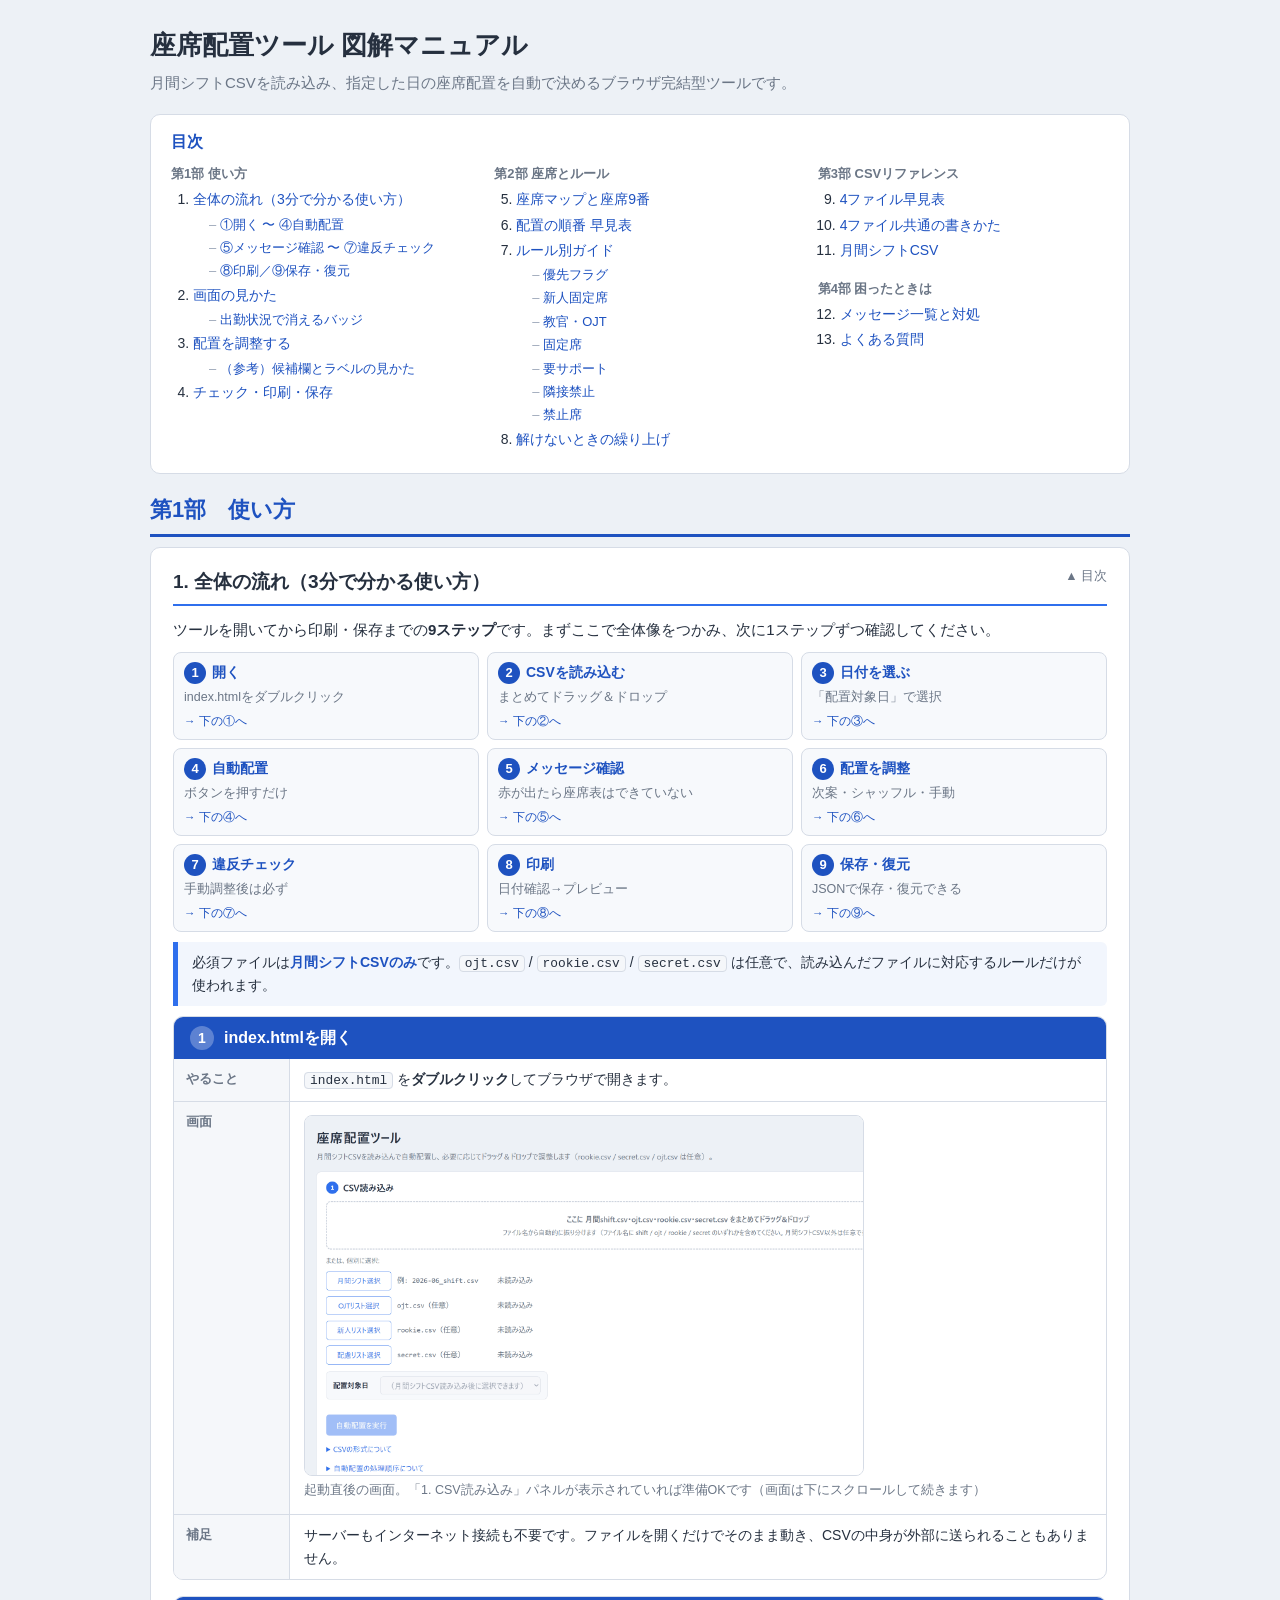
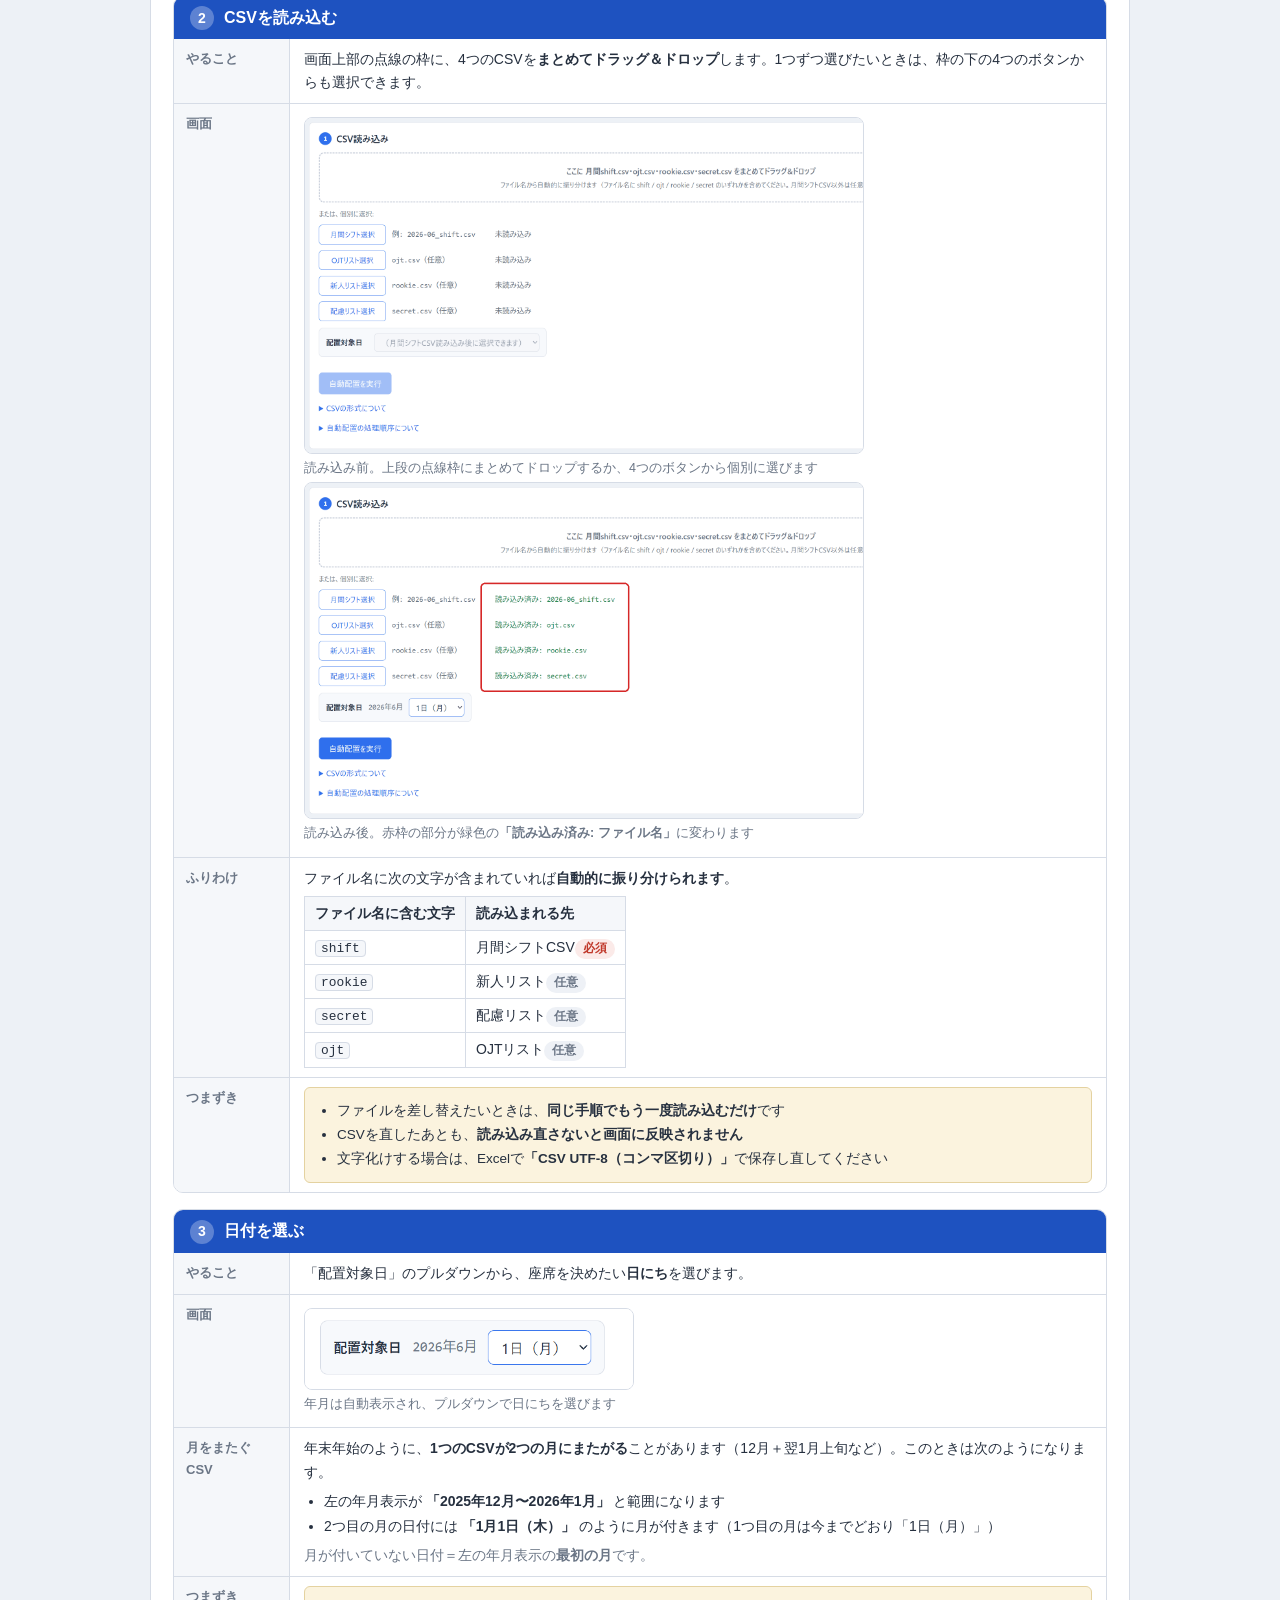
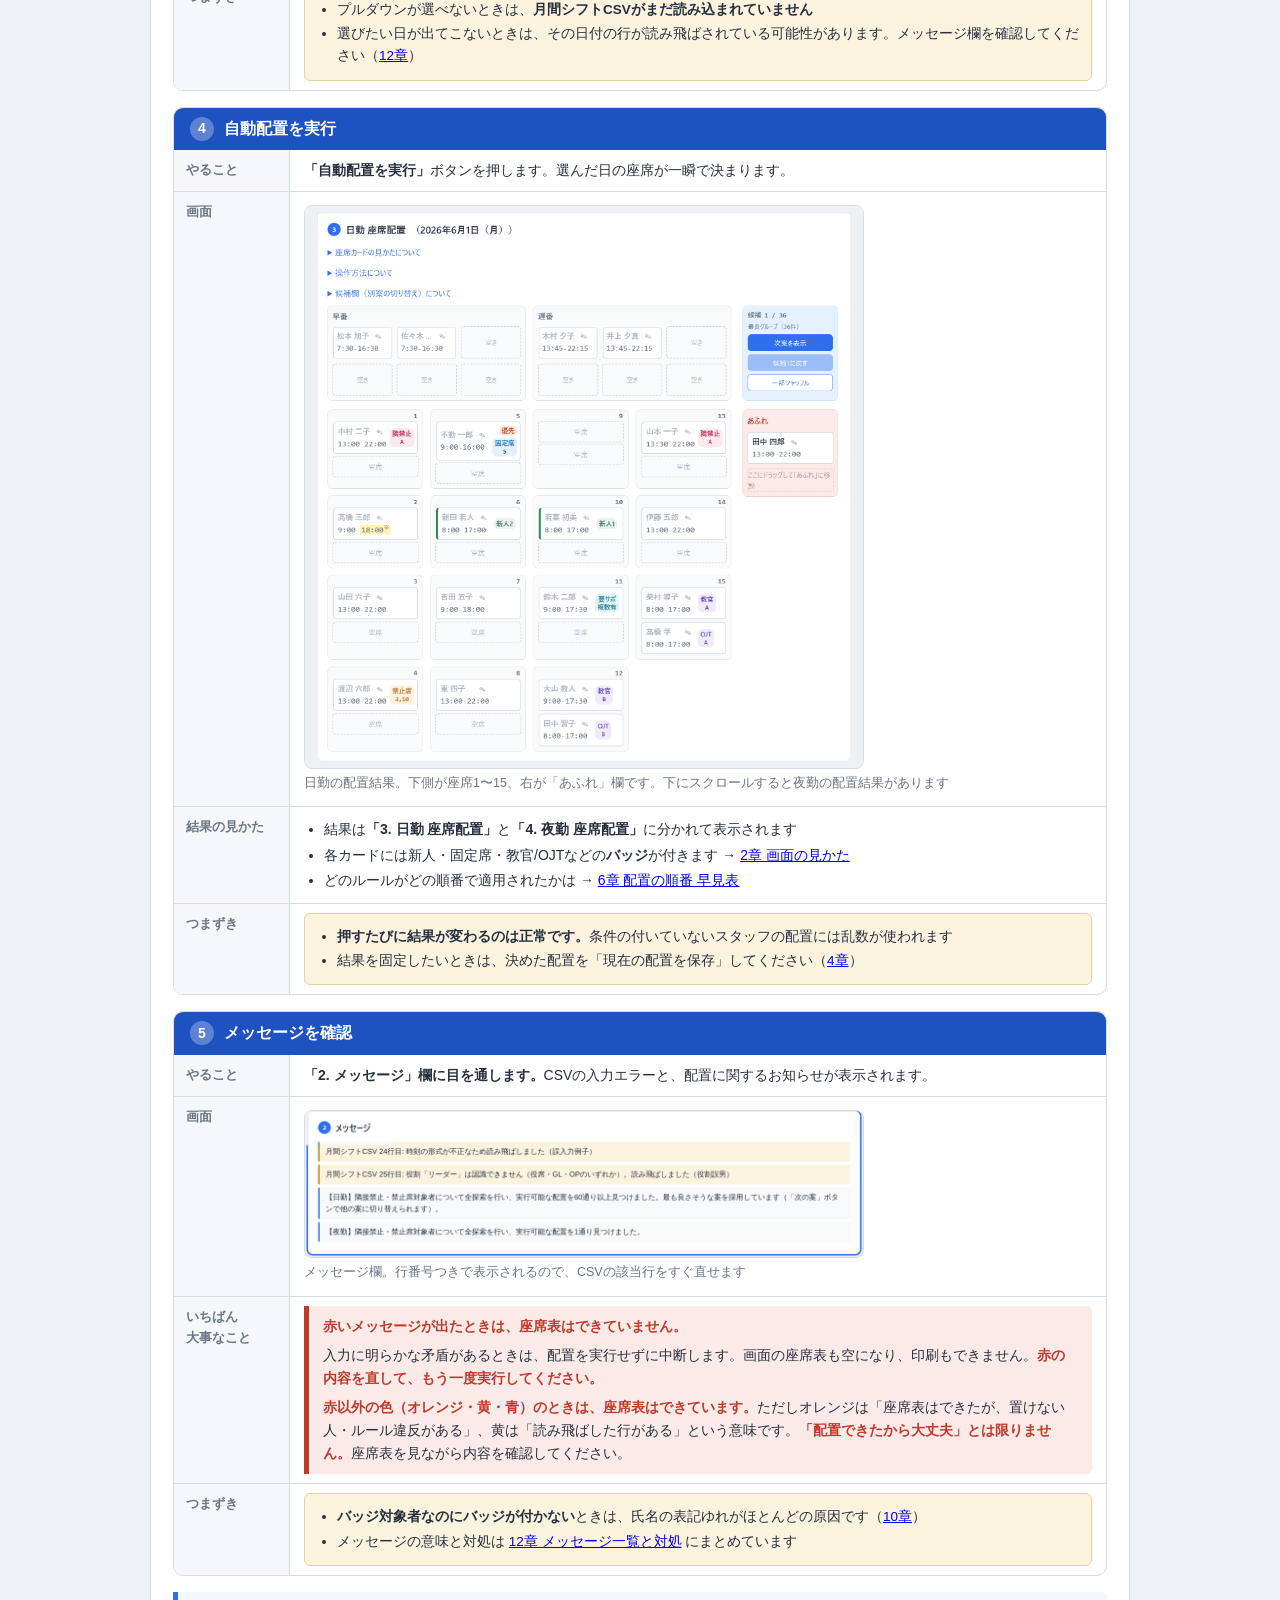
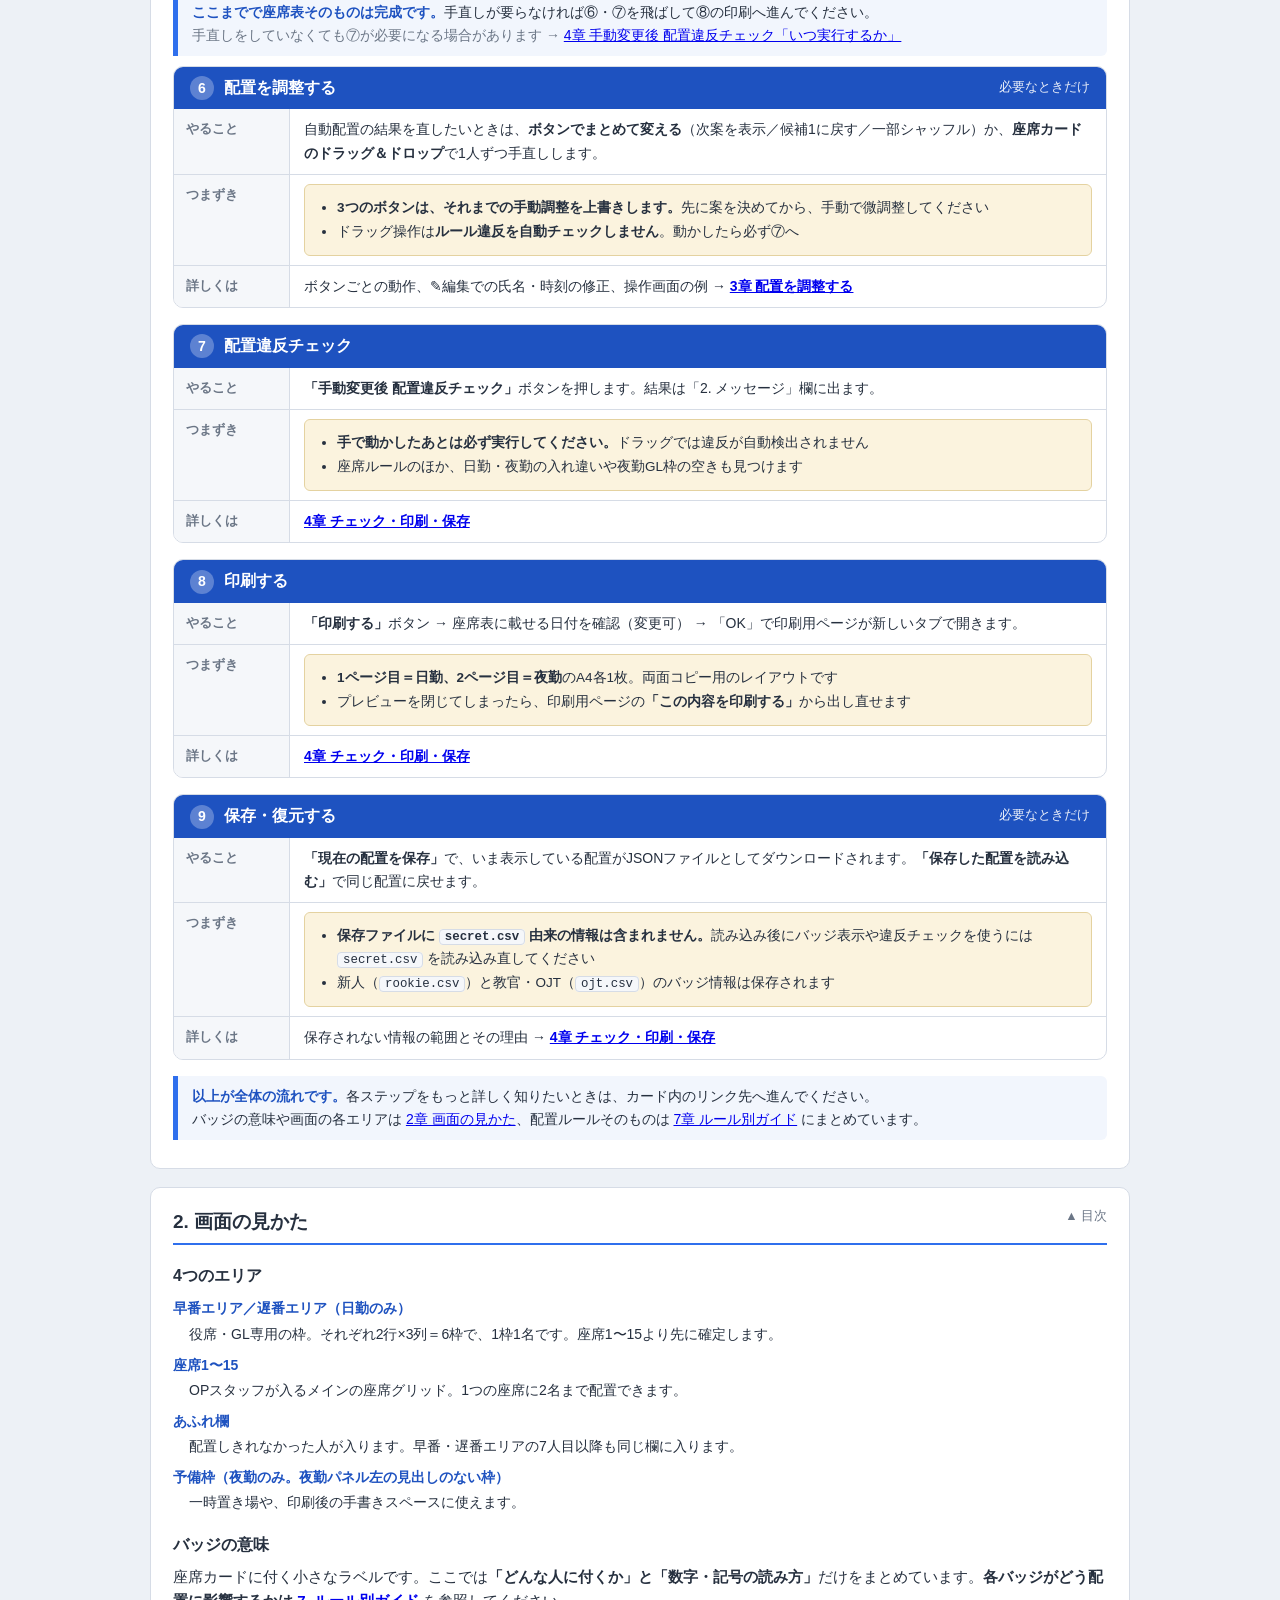
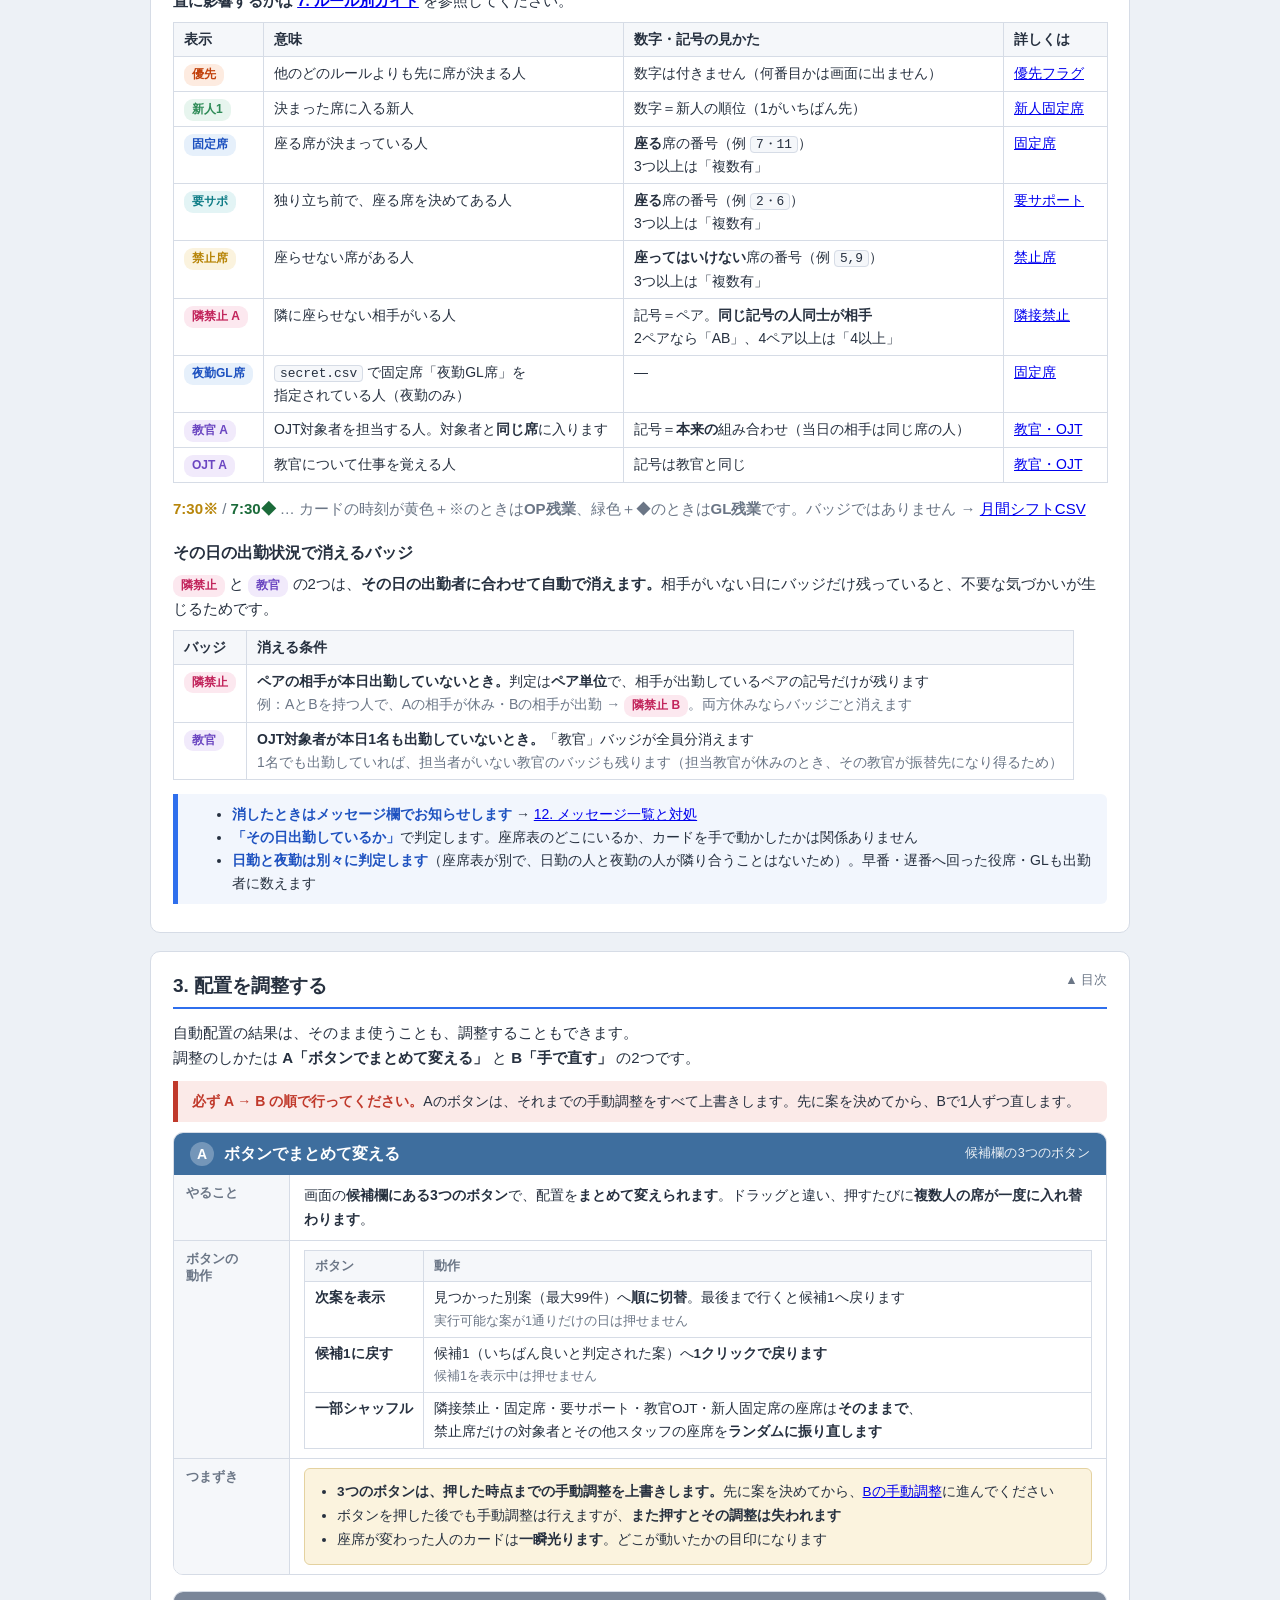
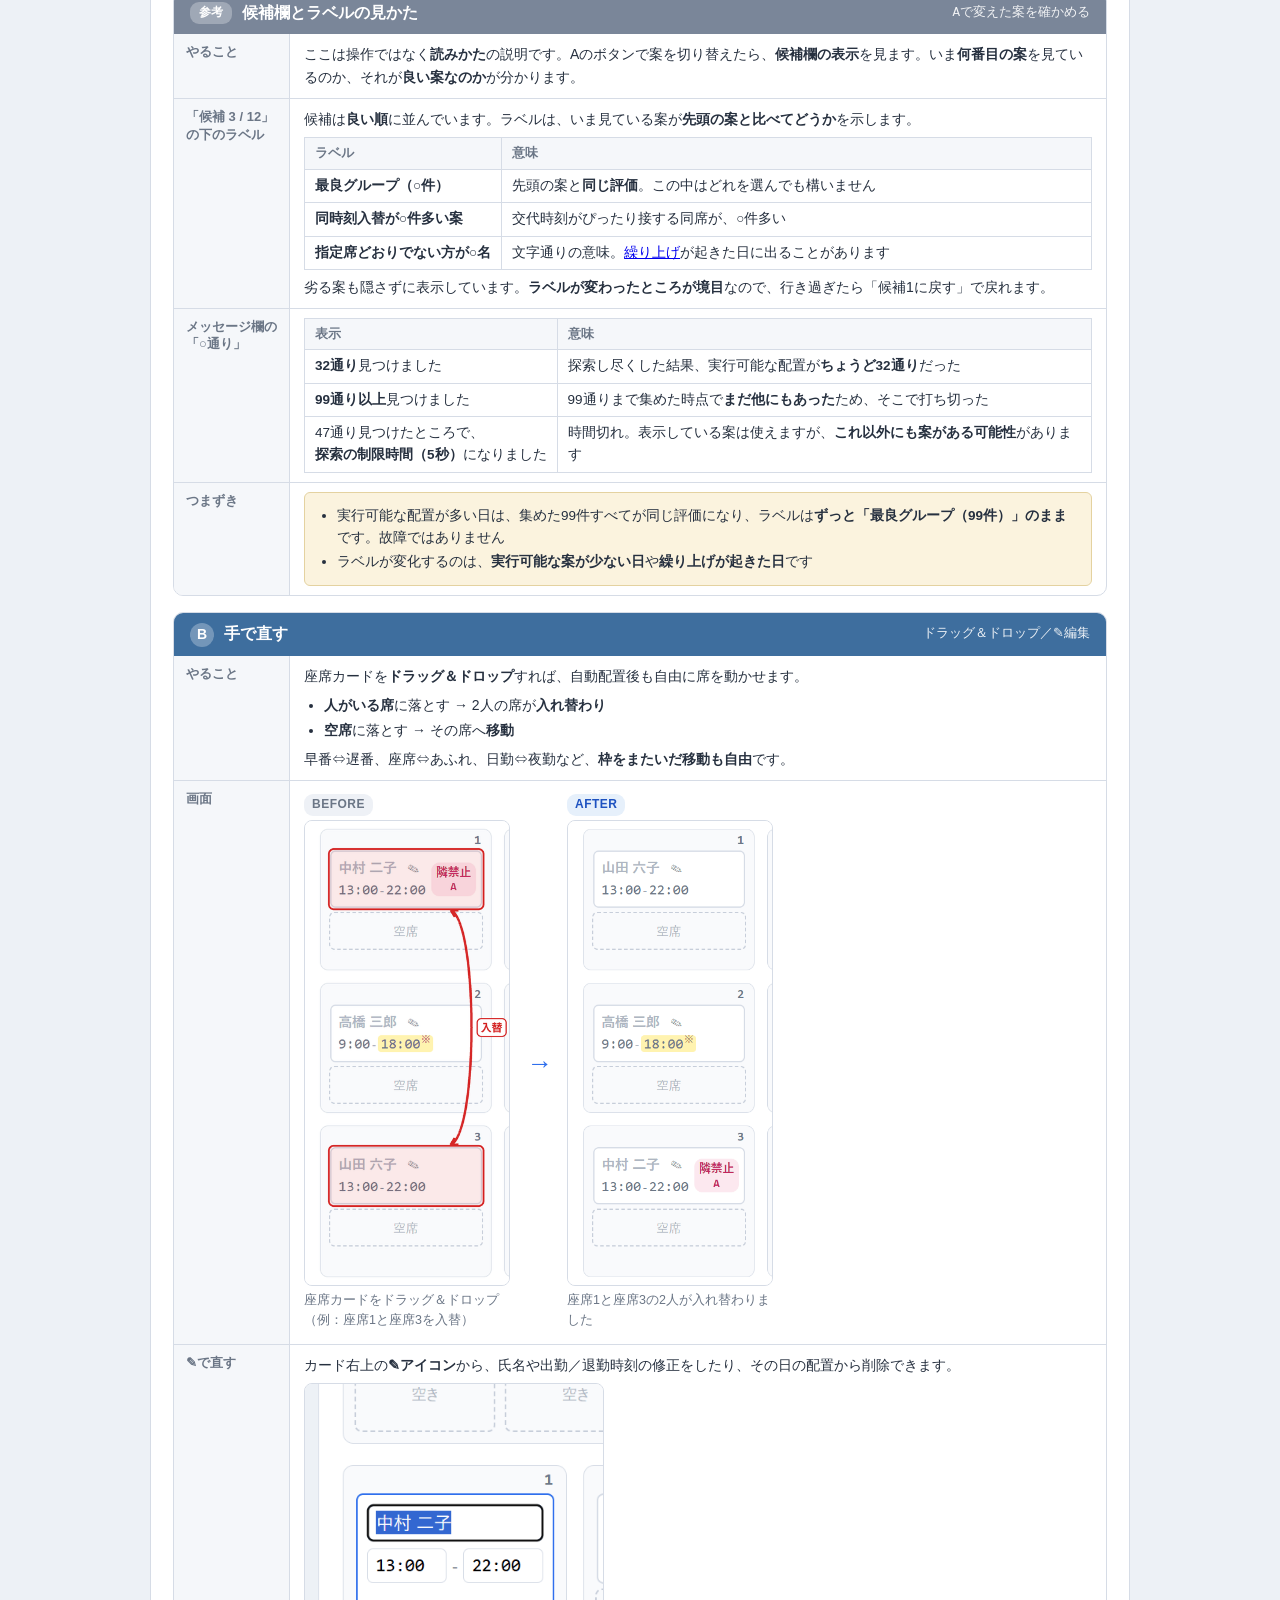
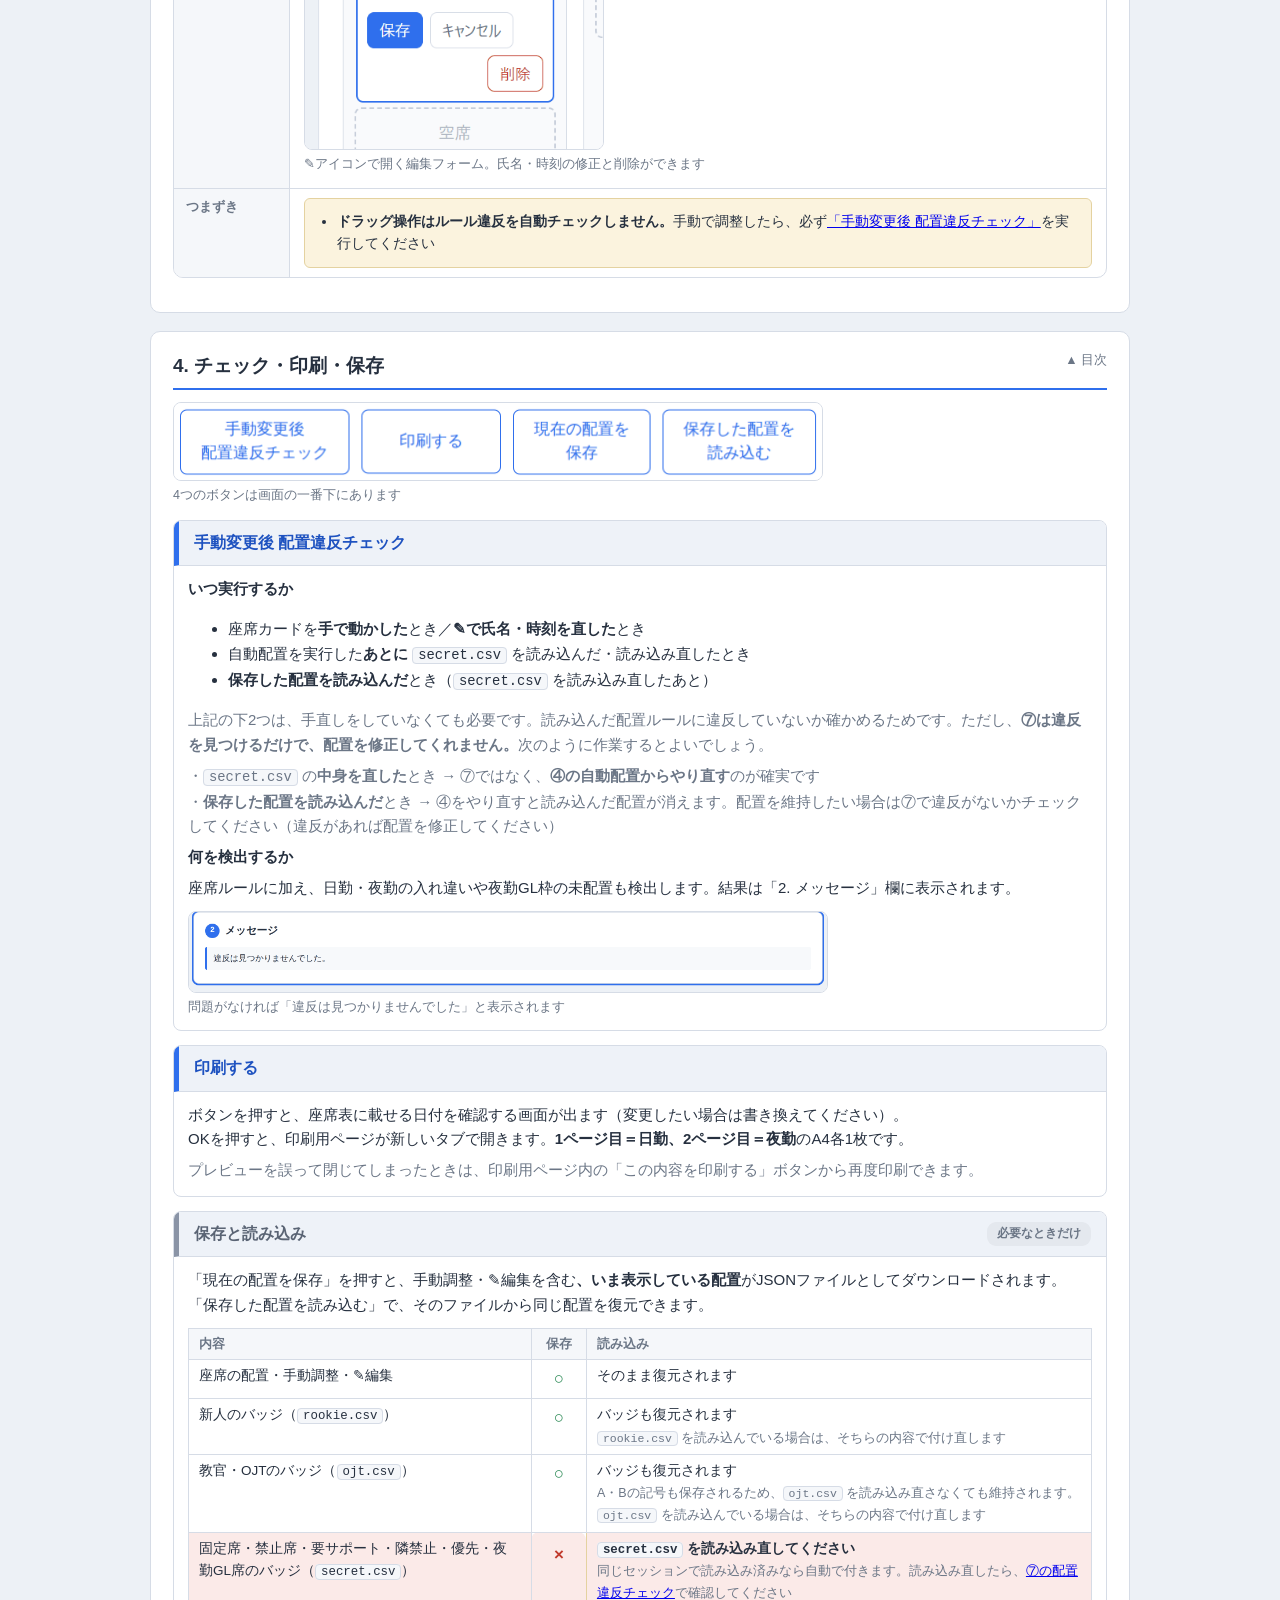
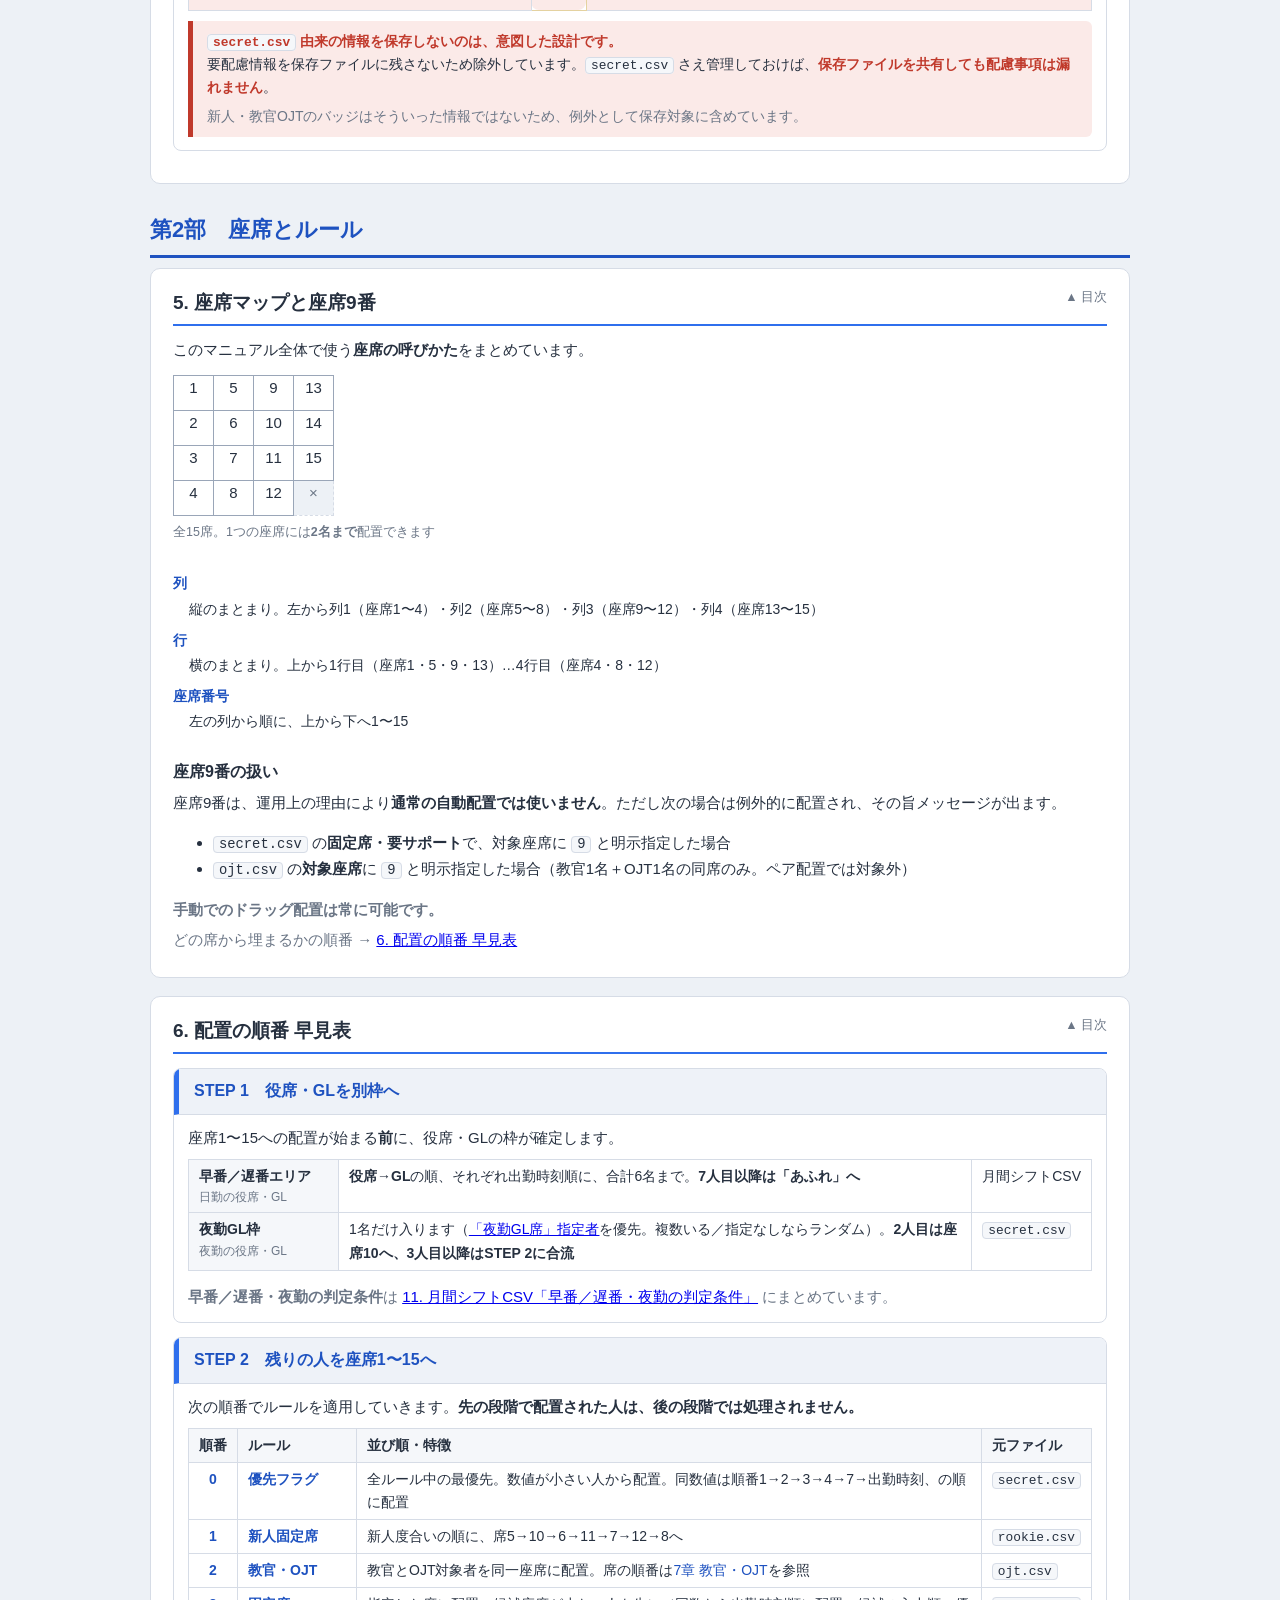
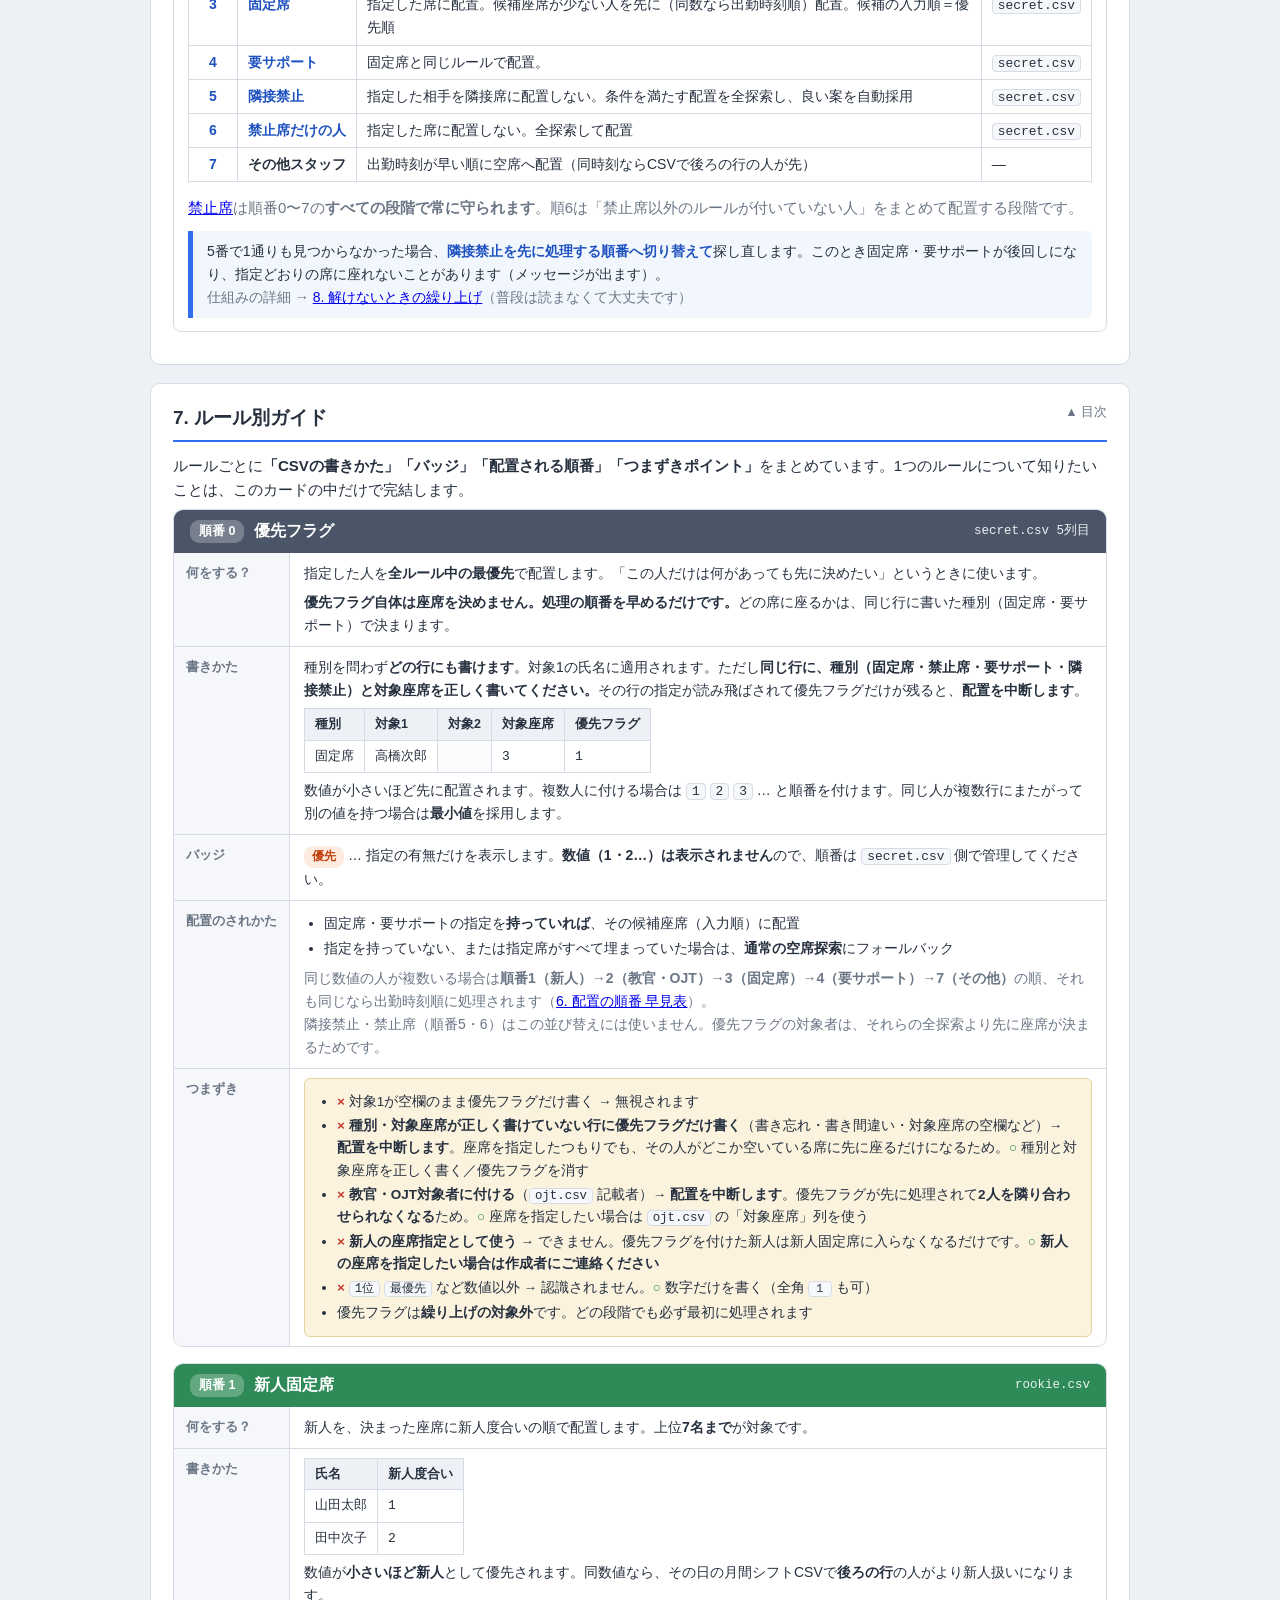
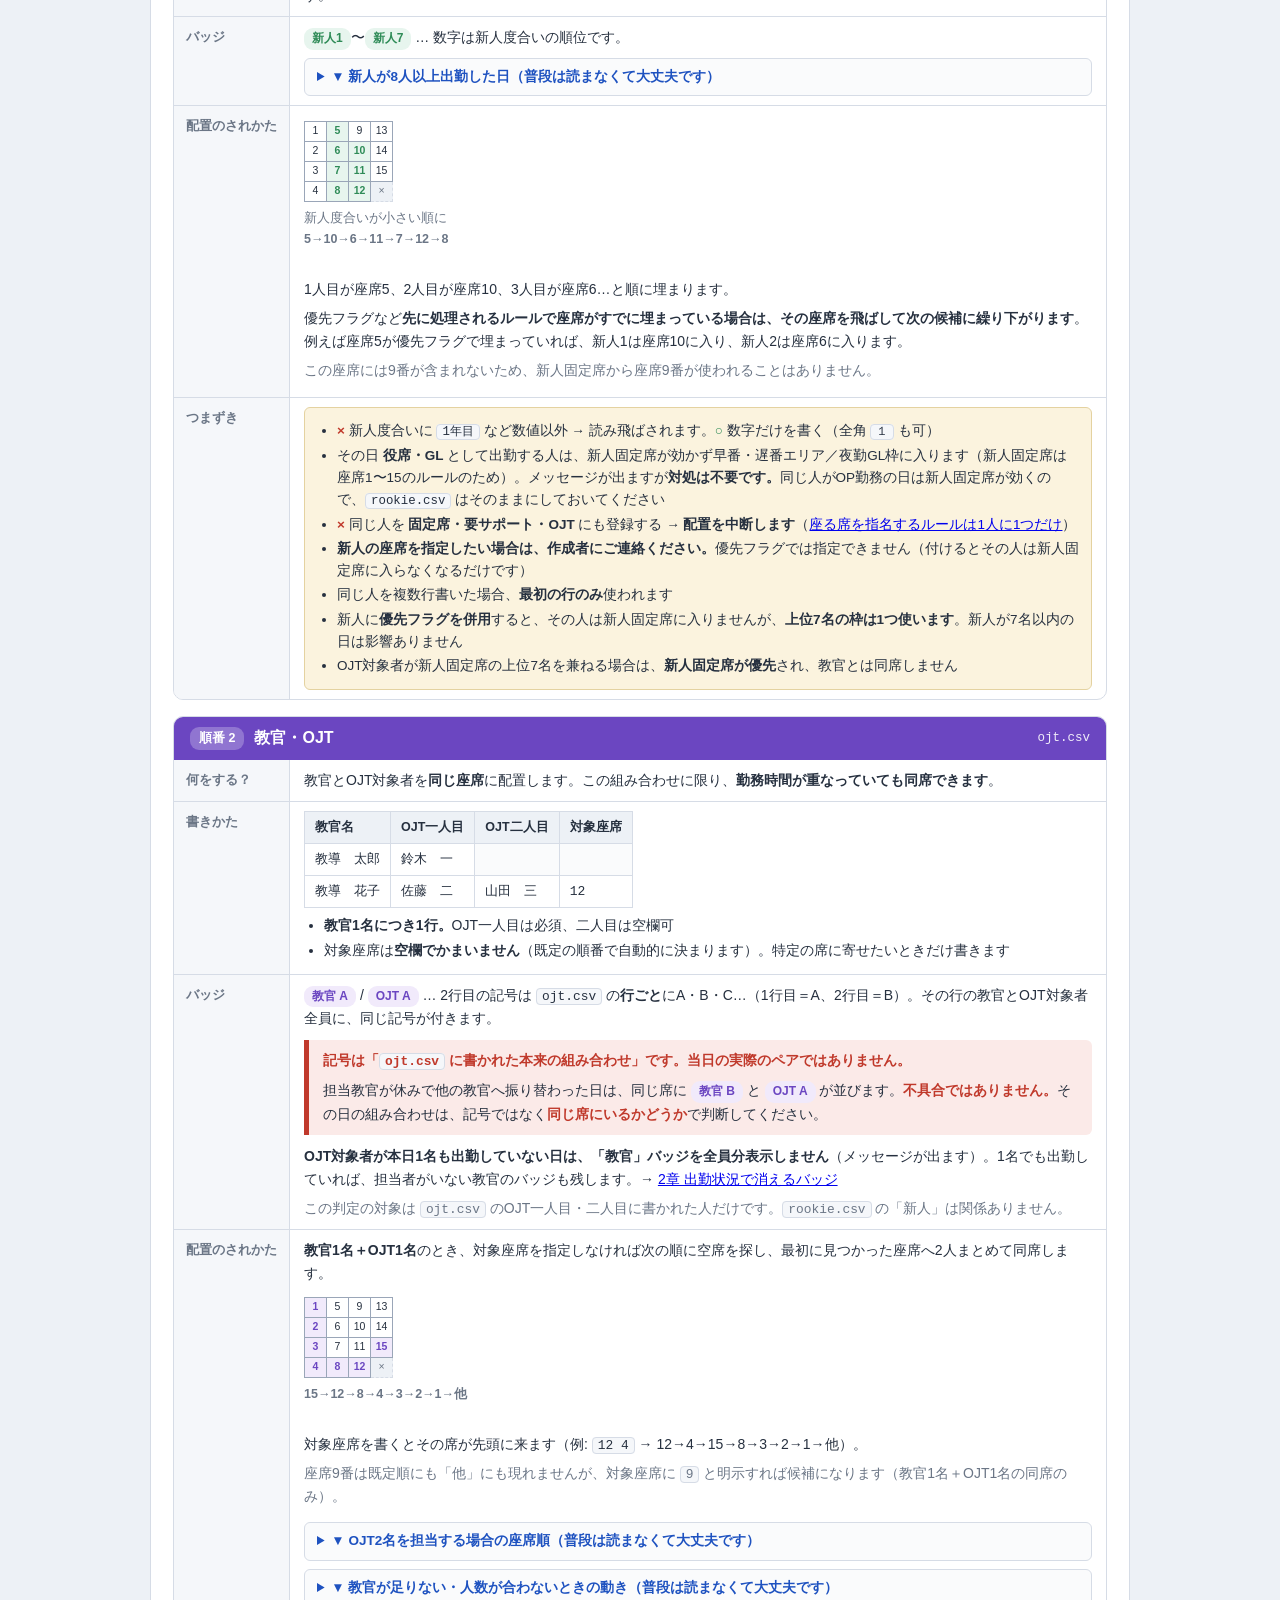
==== commit 92d557f6: "Add files via upload" ====
--- a/manual.html
+++ b/manual.html
@@ -594,6 +594,14 @@
           <img class="shot narrow" src="[data-uri]" alt="配置対象日のプルダウン">
           <p class="shot-cap">年月は自動表示され、プルダウンで日にちを選びます</p>
         </div>
+      </div></div>
+      <div class="rrow"><div class="rlab">月をまたぐCSV</div><div class="rval">
+        <p>年末年始のように、<b>1つのCSVが2つの月にまたがる</b>ことがあります（12月＋翌1月上旬など）。このときは次のようになります。</p>
+        <ul>
+          <li>左の年月表示が <b>「2025年12月〜2026年1月」</b> と範囲になります</li>
+          <li>2つ目の月の日付には <b>「1月1日（木）」</b> のように月が付きます（1つ目の月は今までどおり「1日（月）」）</li>
+        </ul>
+        <p class="note">月が付いていない日付＝左の年月表示の<b>最初の月</b>です。</p>
       </div></div>
       <div class="rrow"><div class="rlab">つまずき</div><div class="rval">
         <div class="pit"><ul>
@@ -1794,11 +1802,17 @@
     <tr><td>種別「◯◯」は認識できません</td>
         <td><code>secret.csv</code> の種別の書き間違い</td>
         <td><code>隣接禁止</code> / <code>禁止席</code> / <code>固定席</code> / <code>要サポート</code> のいずれかにする</td></tr>
+    <tr><td>◯◯.csvは読み込めなかったため、△△は効いていません</td>
+        <td>見出しの不一致・文字化けで<b>そのファイルの読み込みを中止した</b>のに、そのまま「自動配置を実行」した</td>
+        <td>ファイルを直して<b>読み込み直してから</b>、もう一度実行する<br><span class="note">実行前にも確認が出ます（下の枠を参照）</span></td></tr>
   </table>
 
   <div class="callout warn">
     <p><b>CSVを直したら、画面のボタンからもう一度読み込んでください。</b>ファイルを直しただけでは画面に反映されません。読み込み後、必要に応じて「自動配置を実行」をやり直します。</p>
     <p>見出しの不一致・文字化けは<b>読み込んだ時点で中止</b>し、そのファイルは<b>未読み込みのまま</b>になります（前に読めていた内容も残しません）。直してから読み込み直してください。</p>
+    <p>読み込みを中止した <code>secret.csv</code> / <code>rookie.csv</code> / <code>ojt.csv</code> がある状態で「自動配置を実行」を押すと、<b>「このまま実行しますか？」という確認が出ます。</b>
+      <b>キャンセル</b>＝何もしません（ファイルを直して読み込み直してください）。
+      <b>OK</b>＝そのファイルのルールが<b>効かないまま</b>座席表を作ります。急ぎで先に配置を作りたいときだけお使いください。</p>
   </div>
 
   <h3>配置に関するメッセージ（オレンジ・青）</h3>
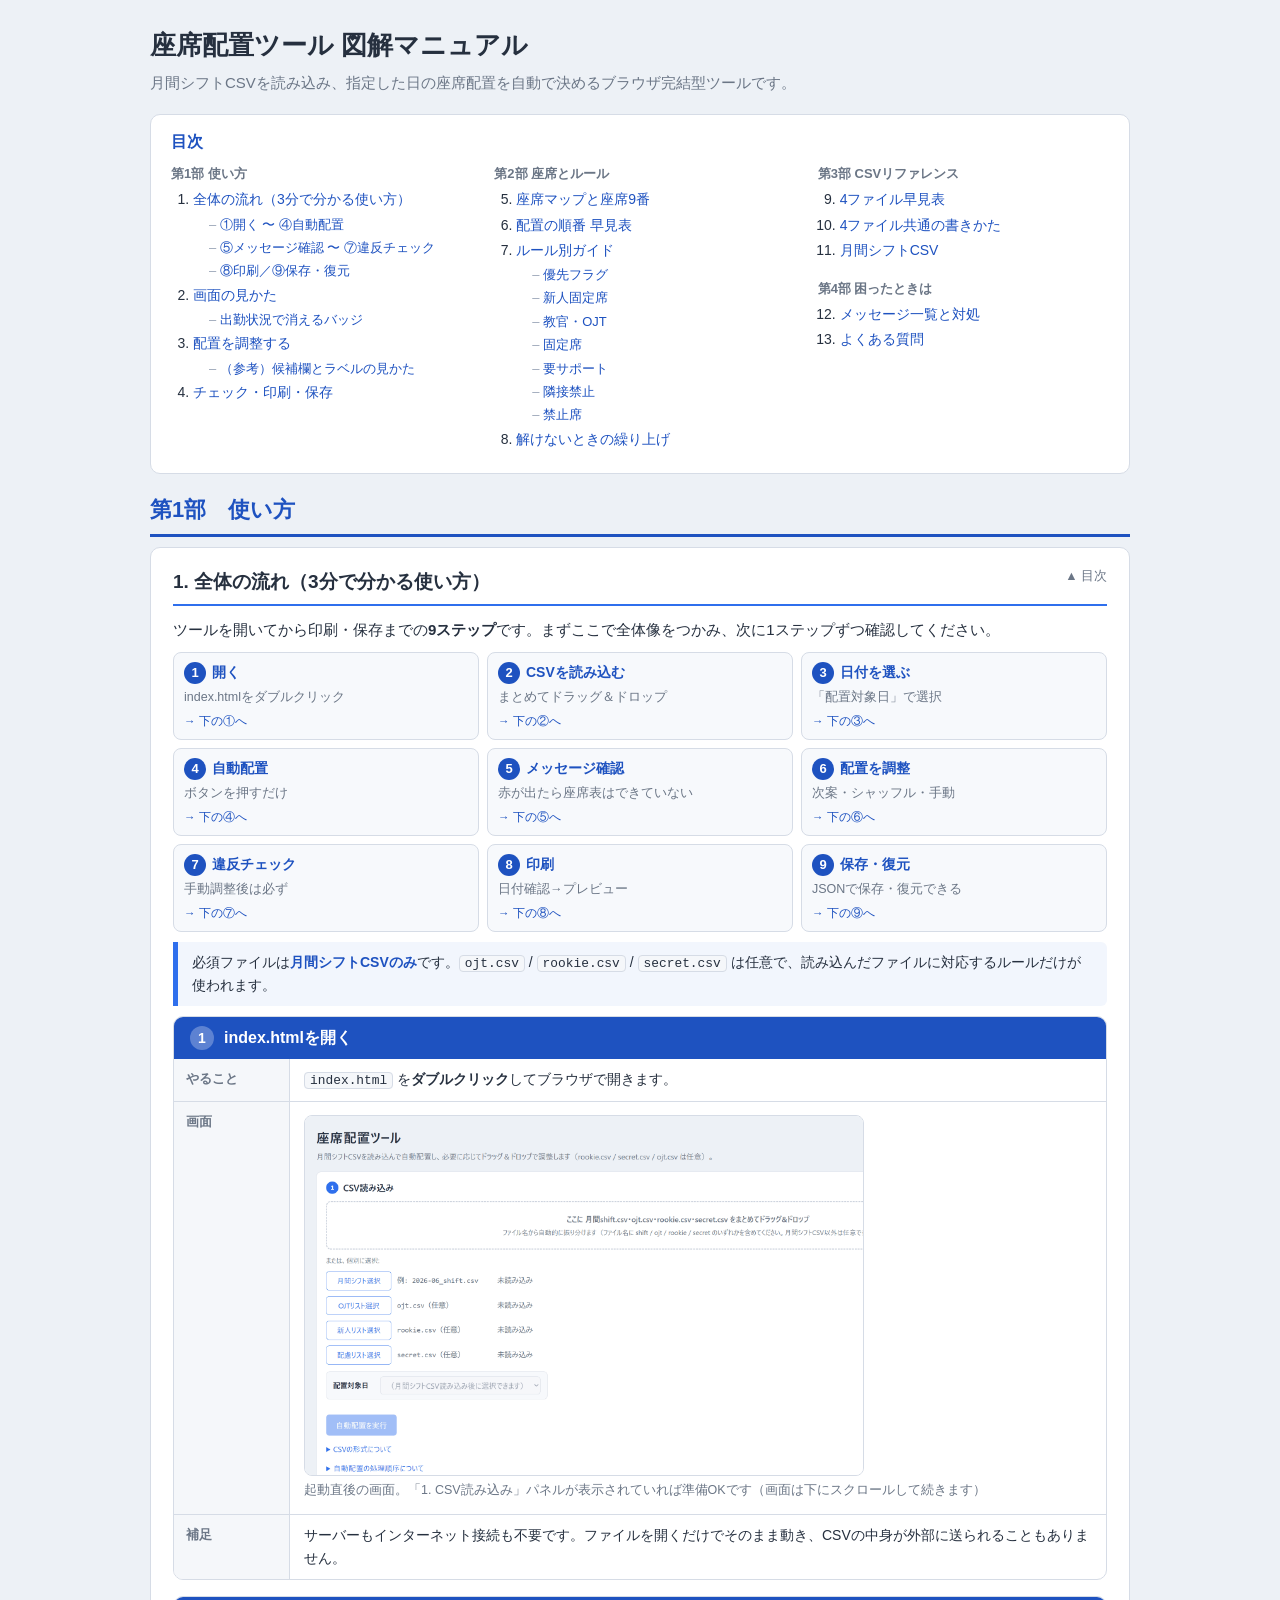
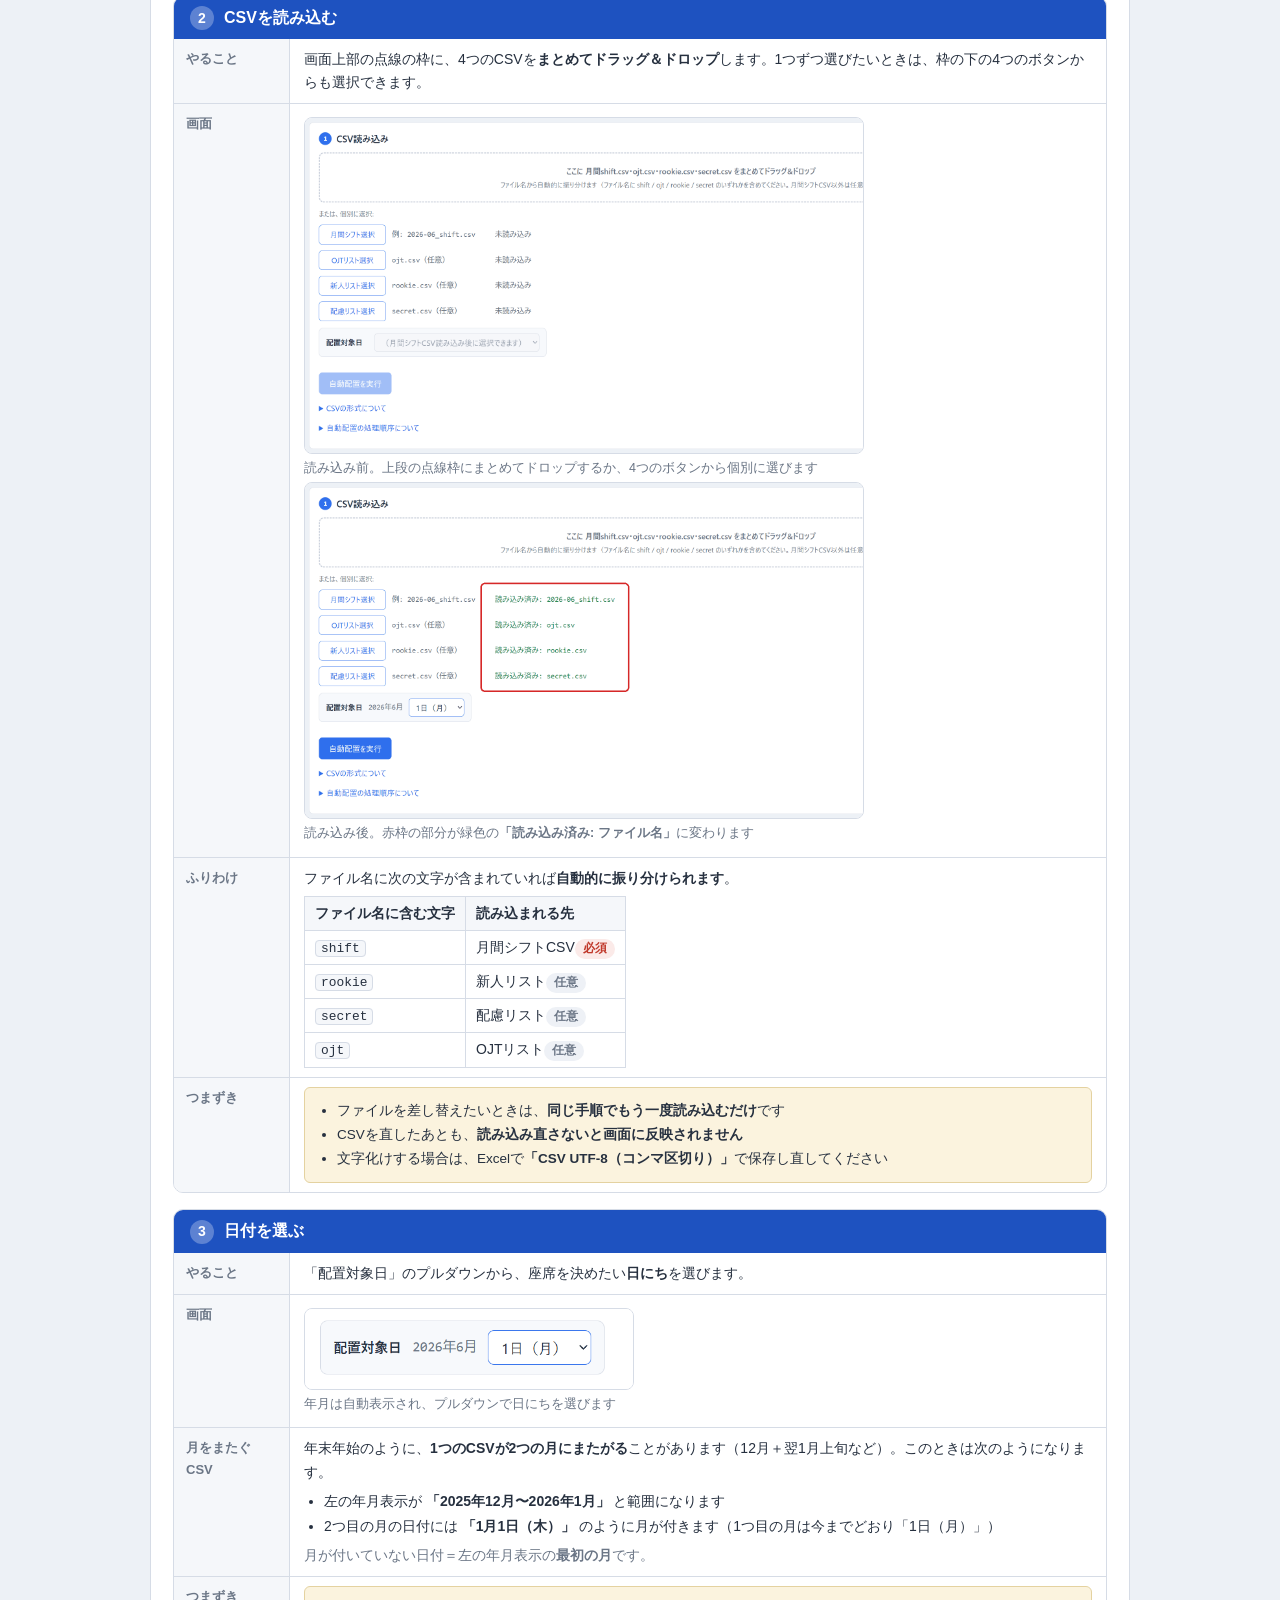
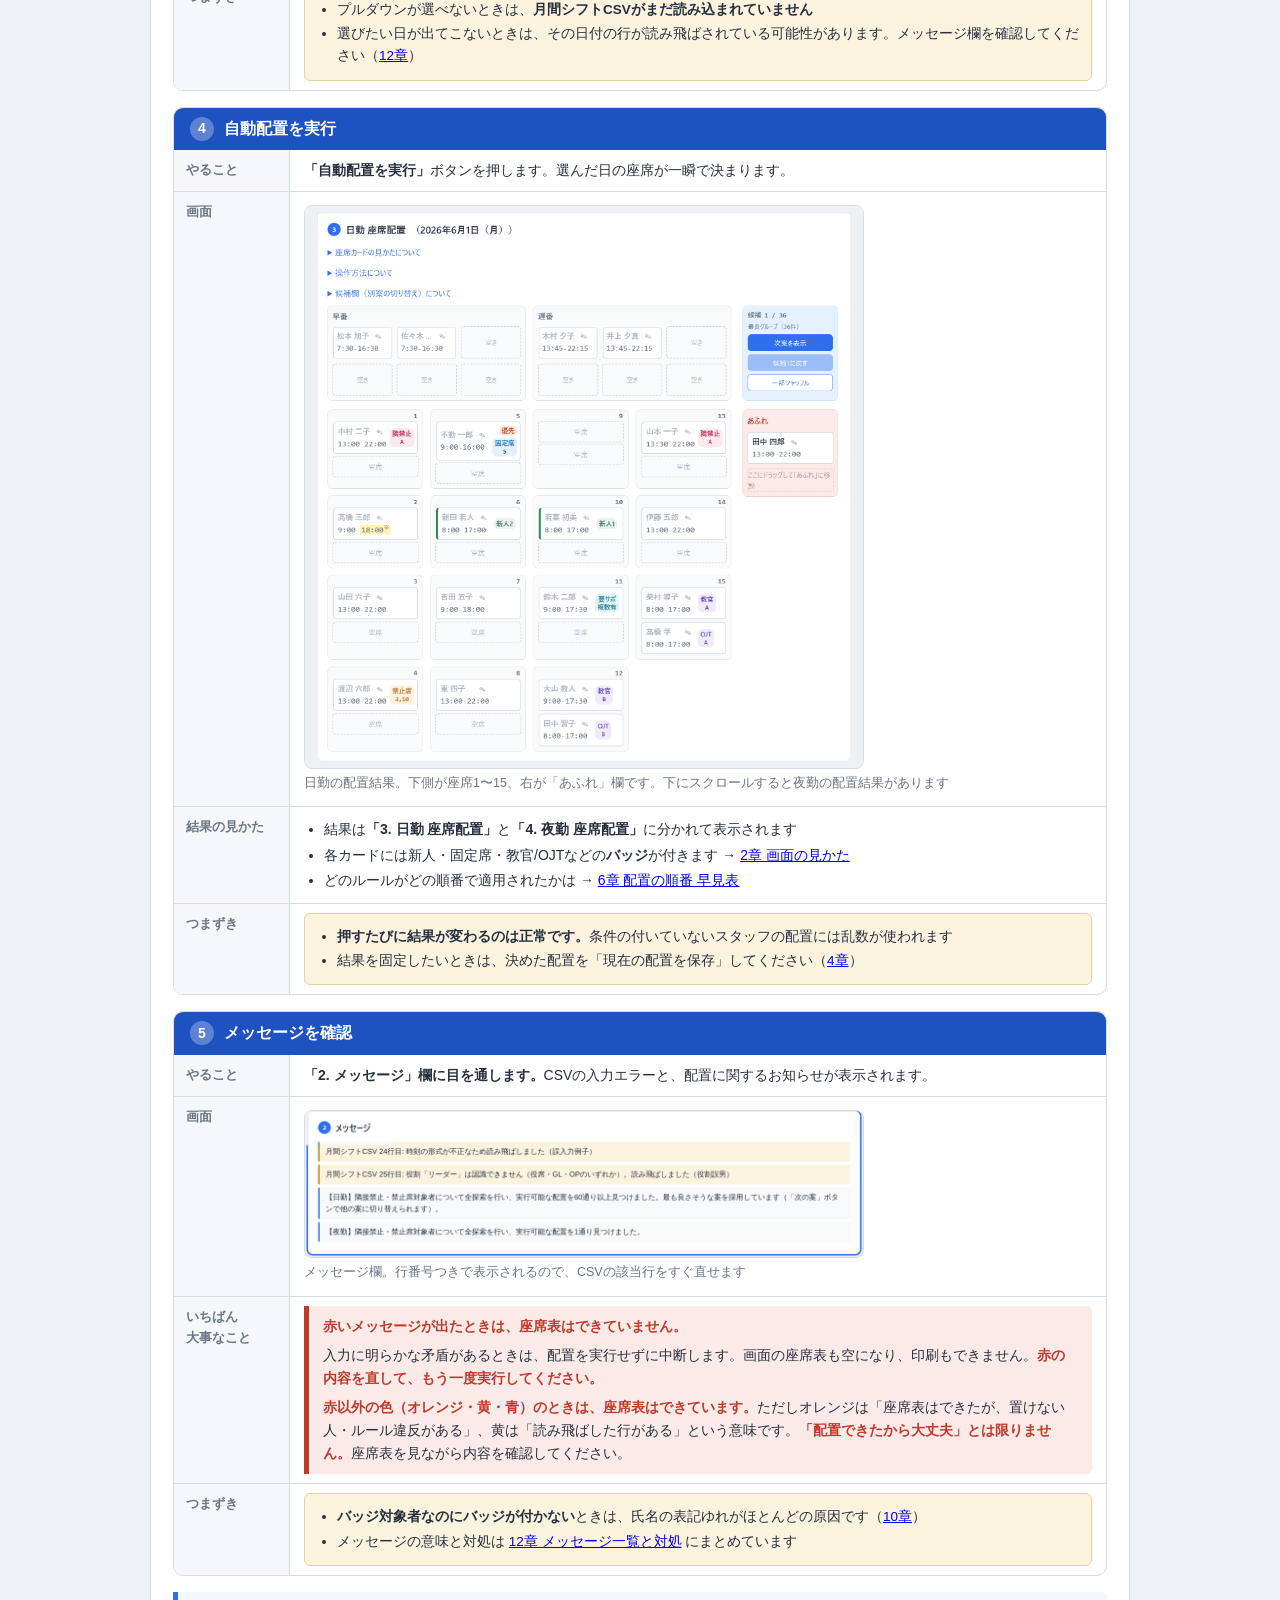
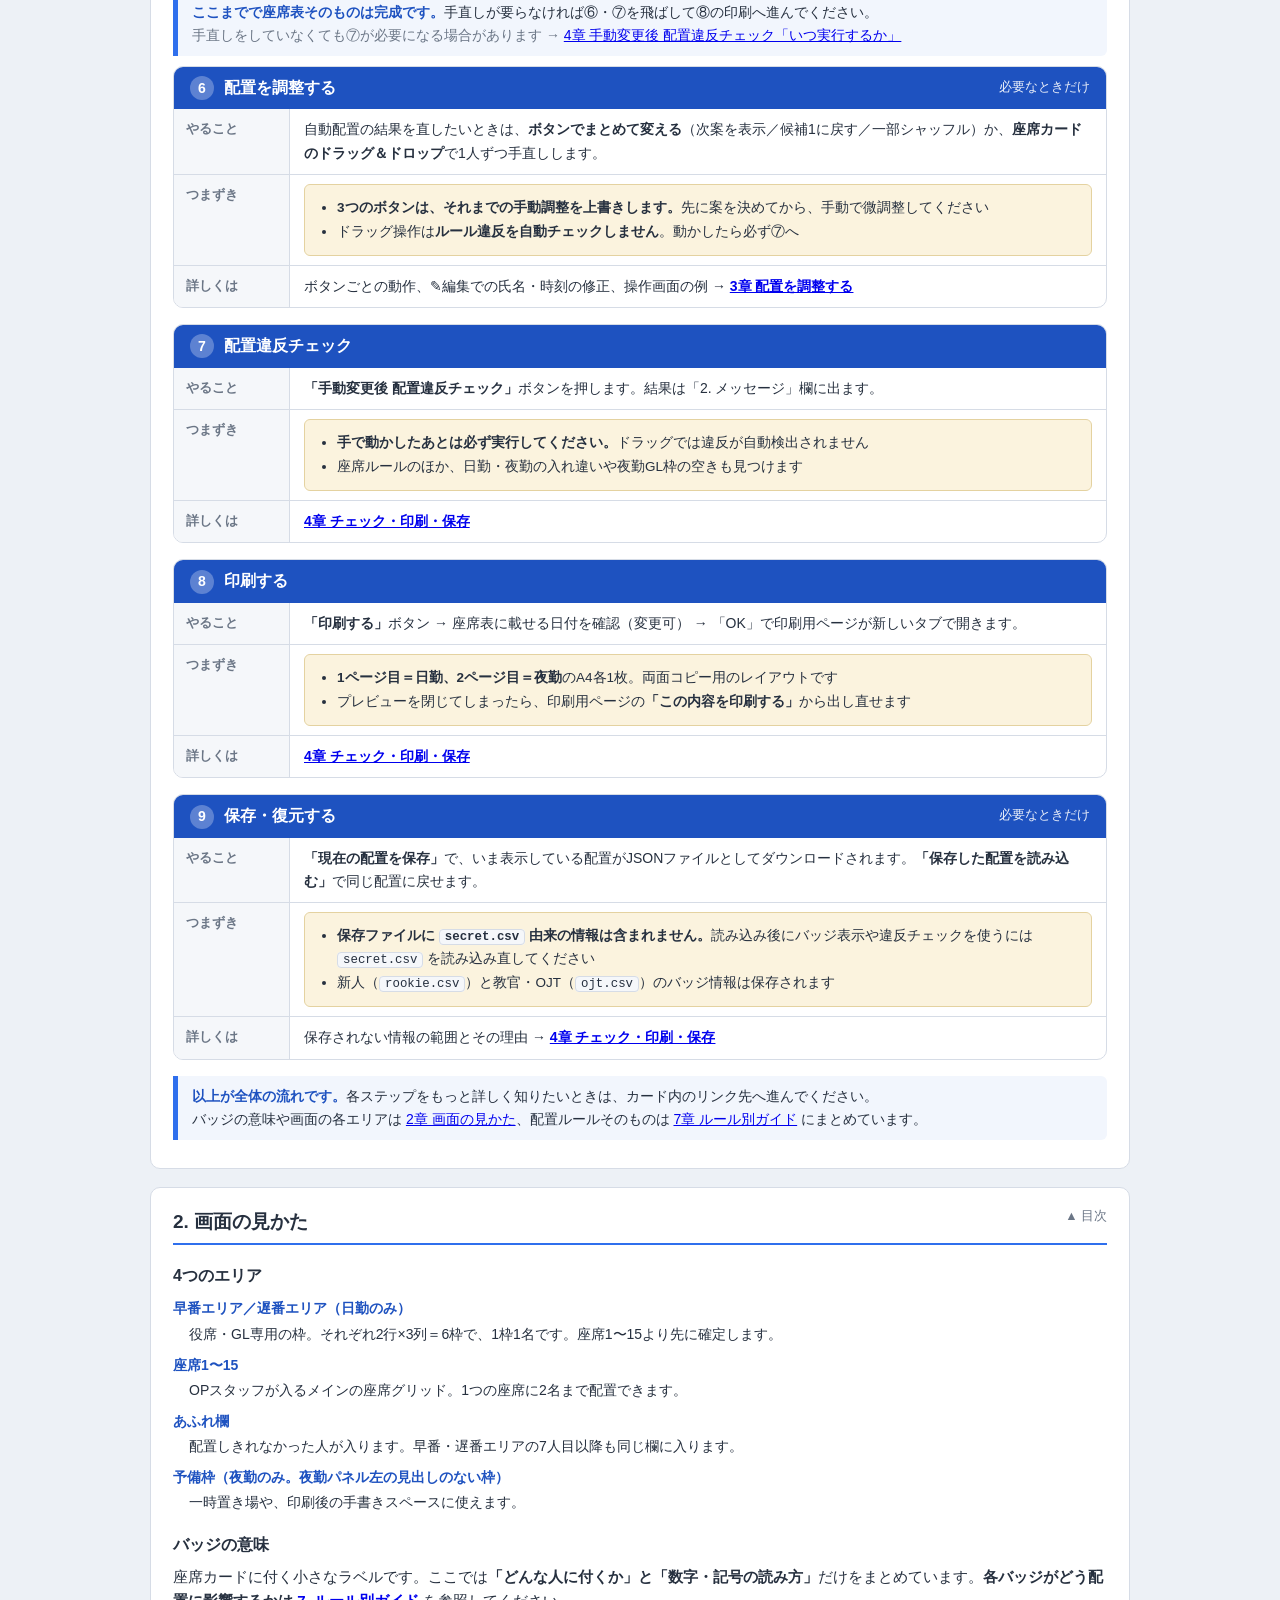
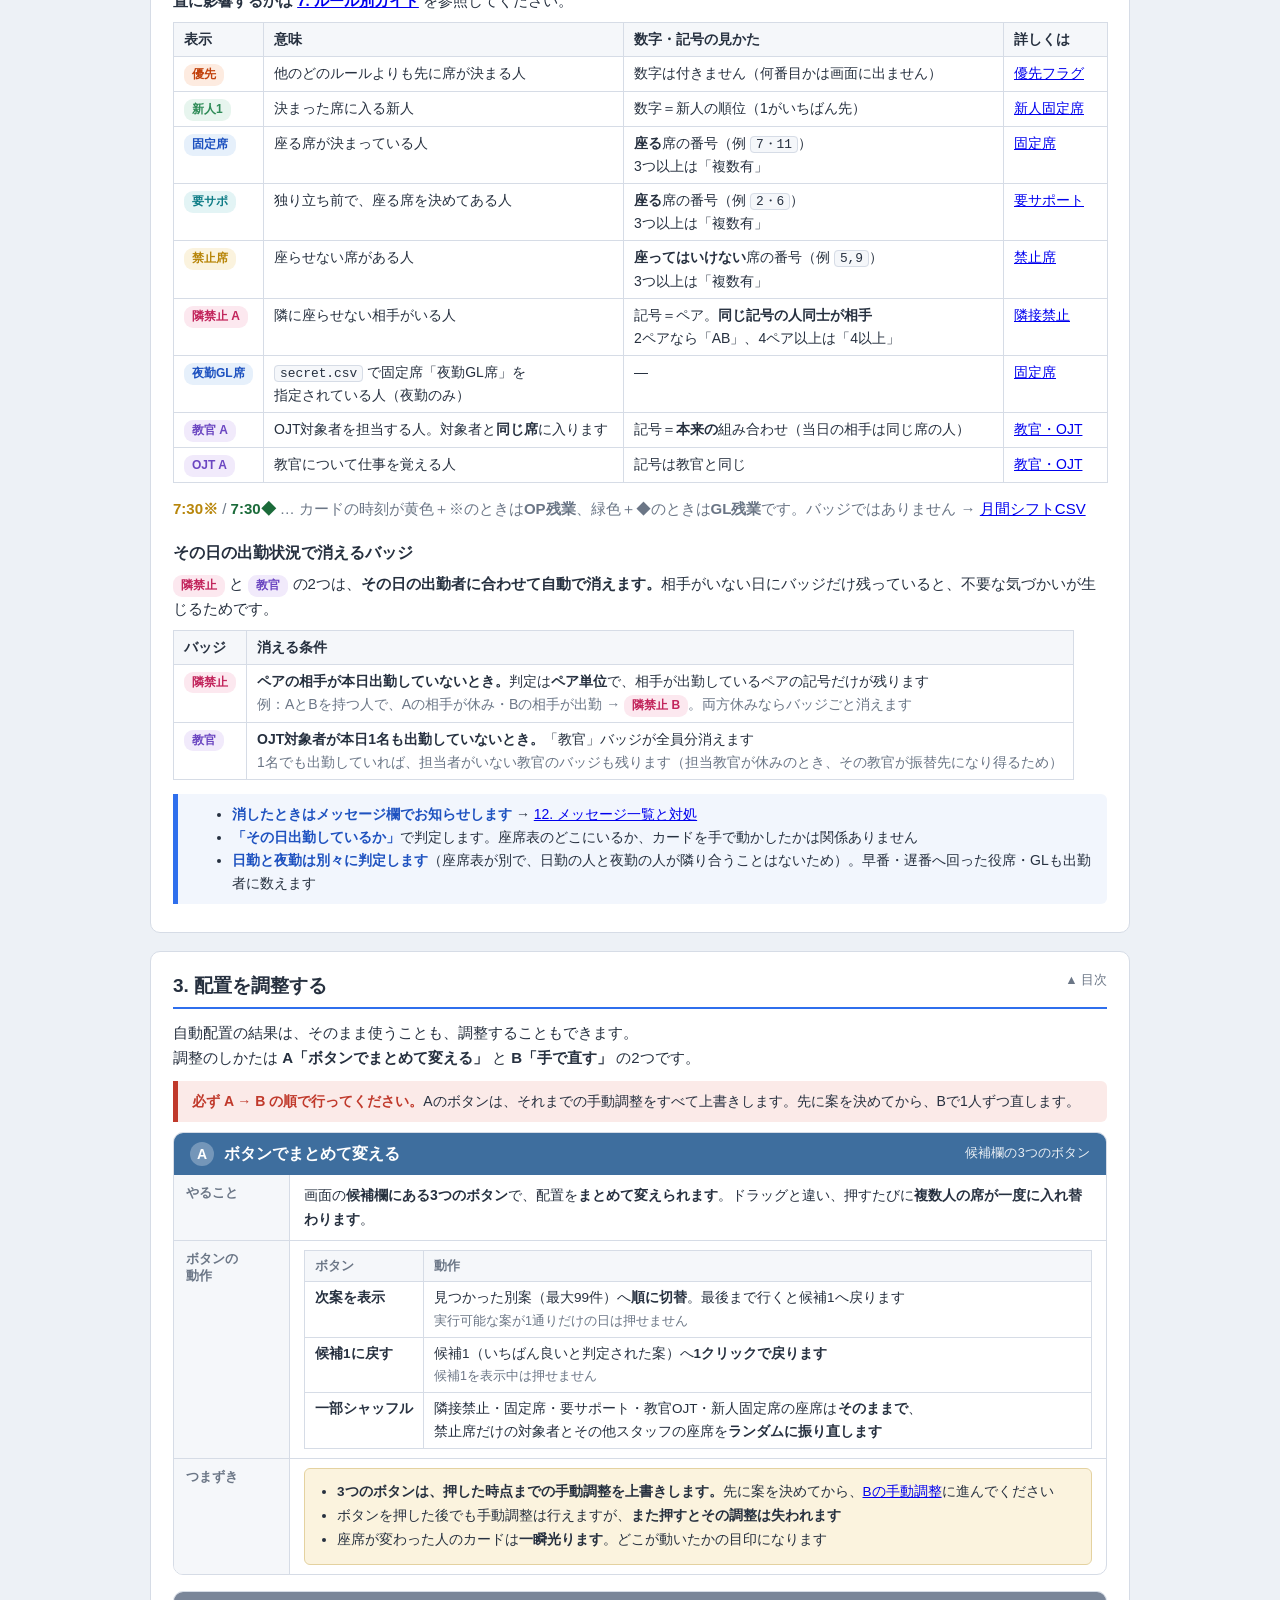
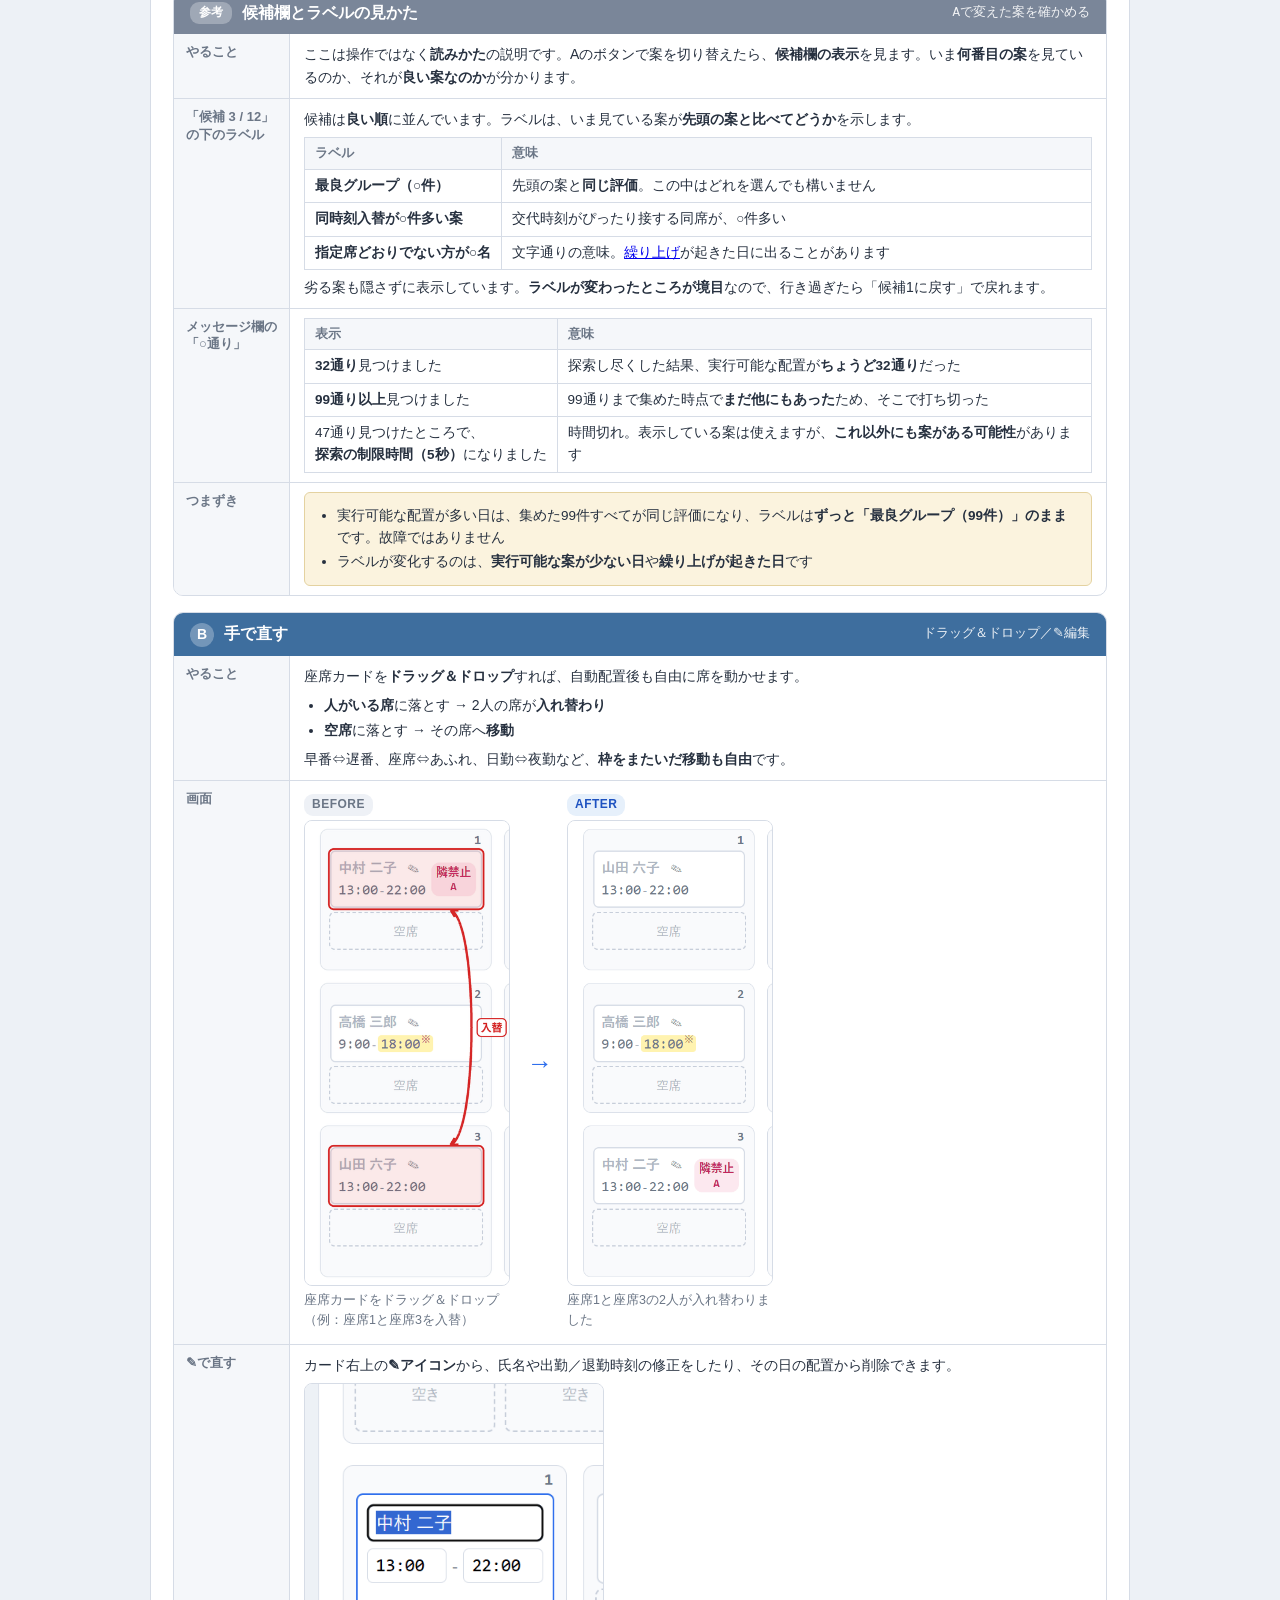
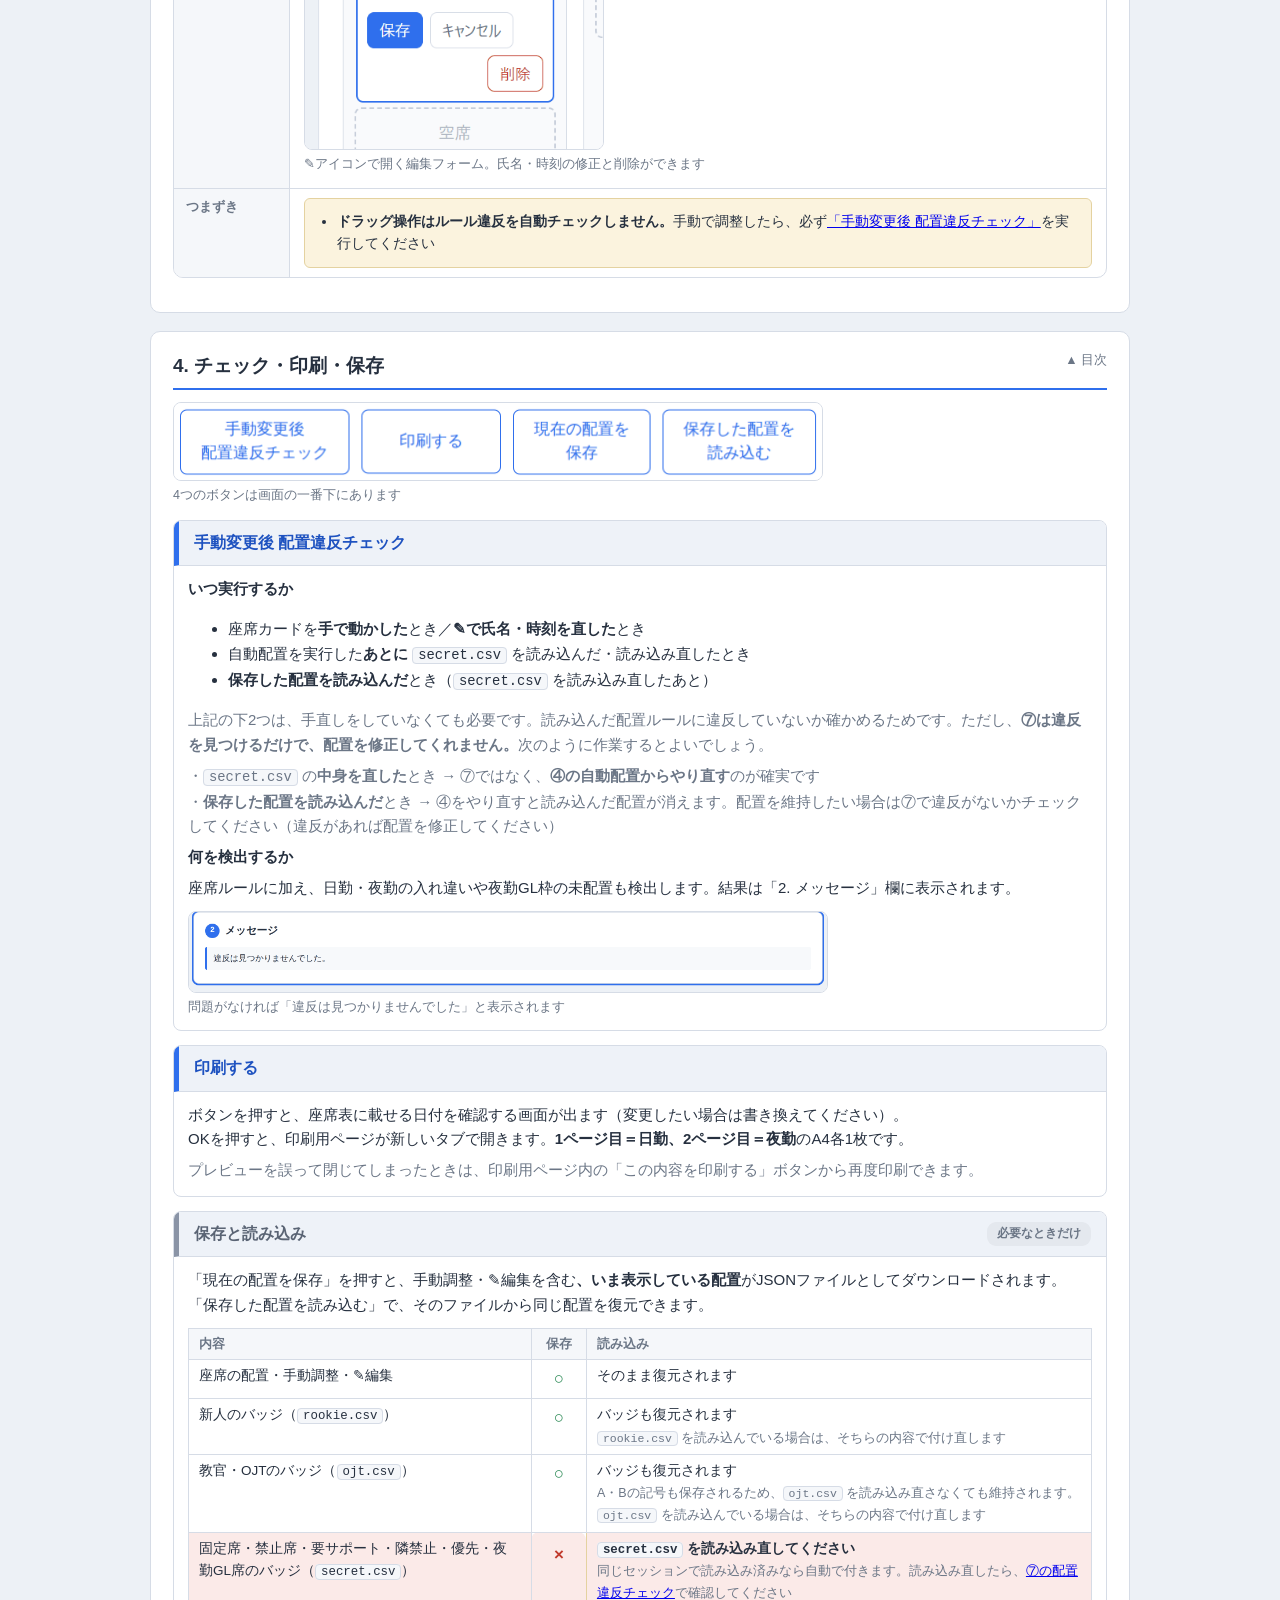
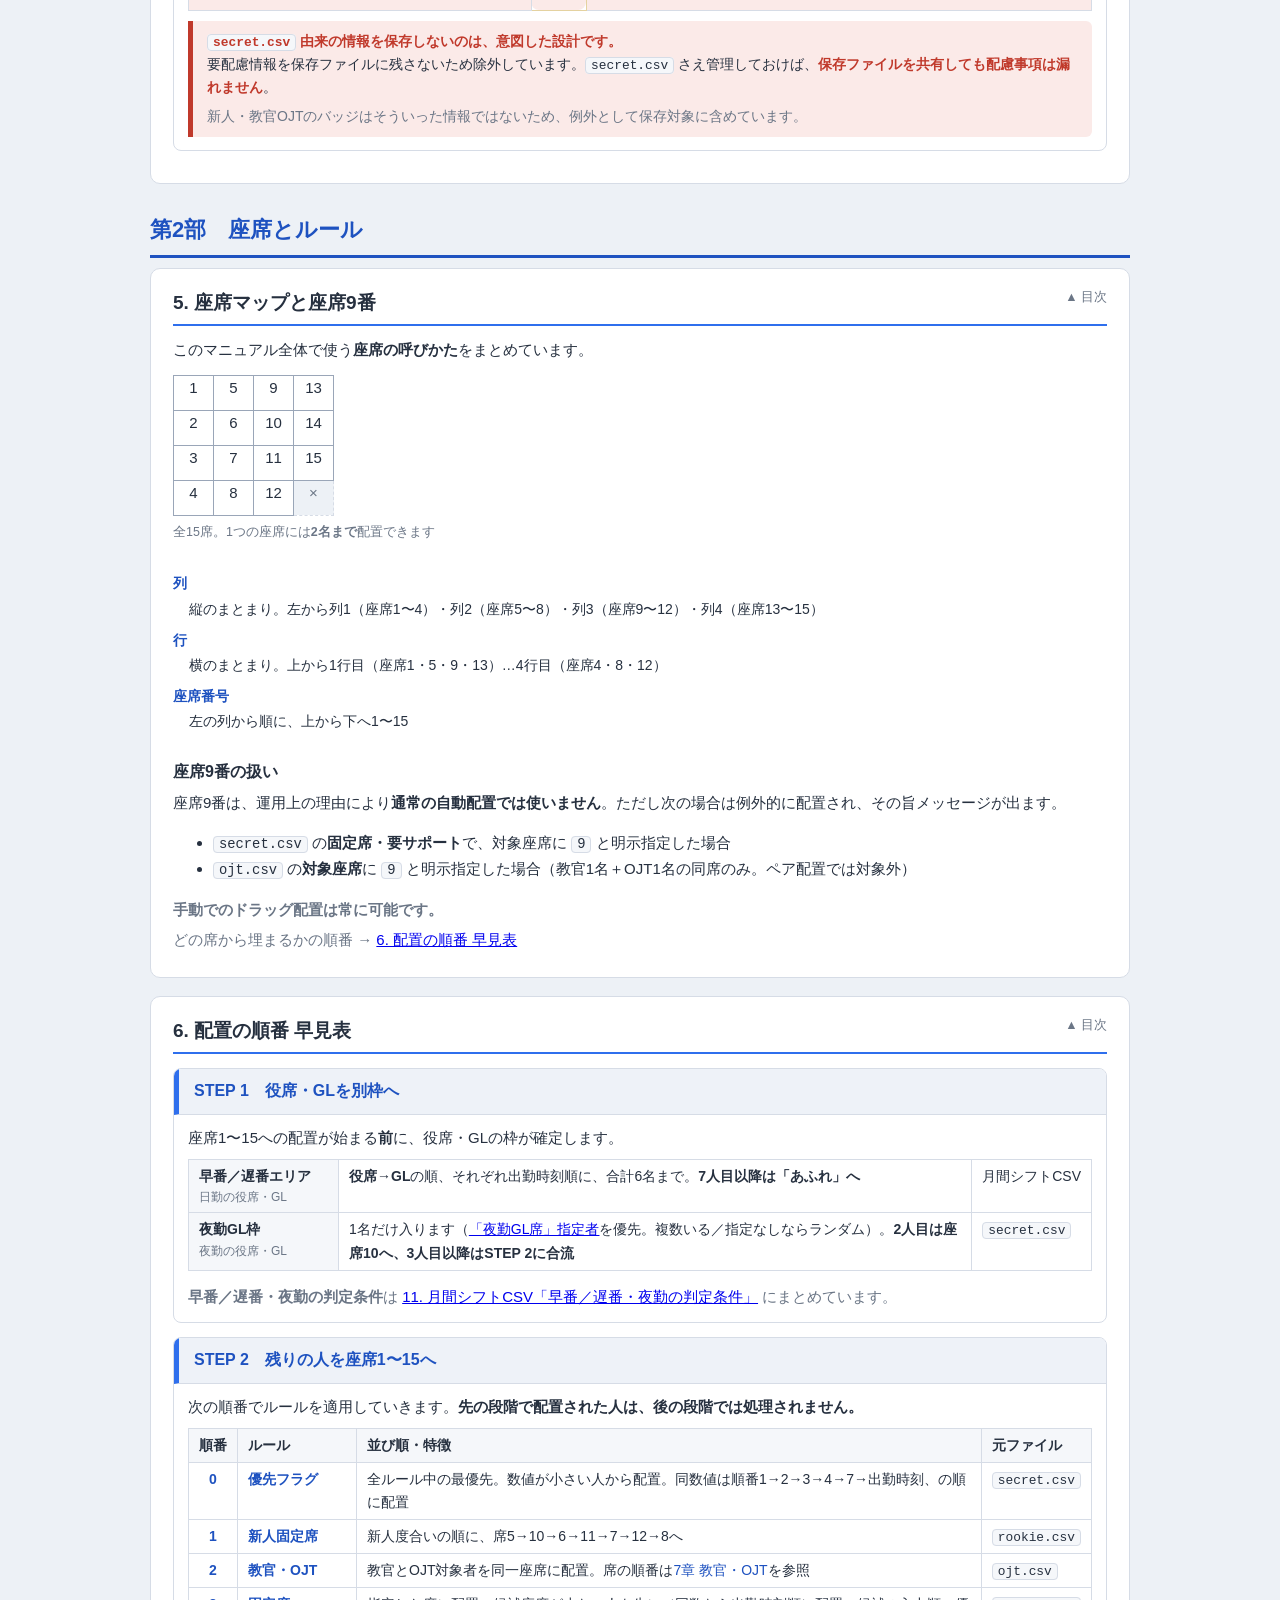
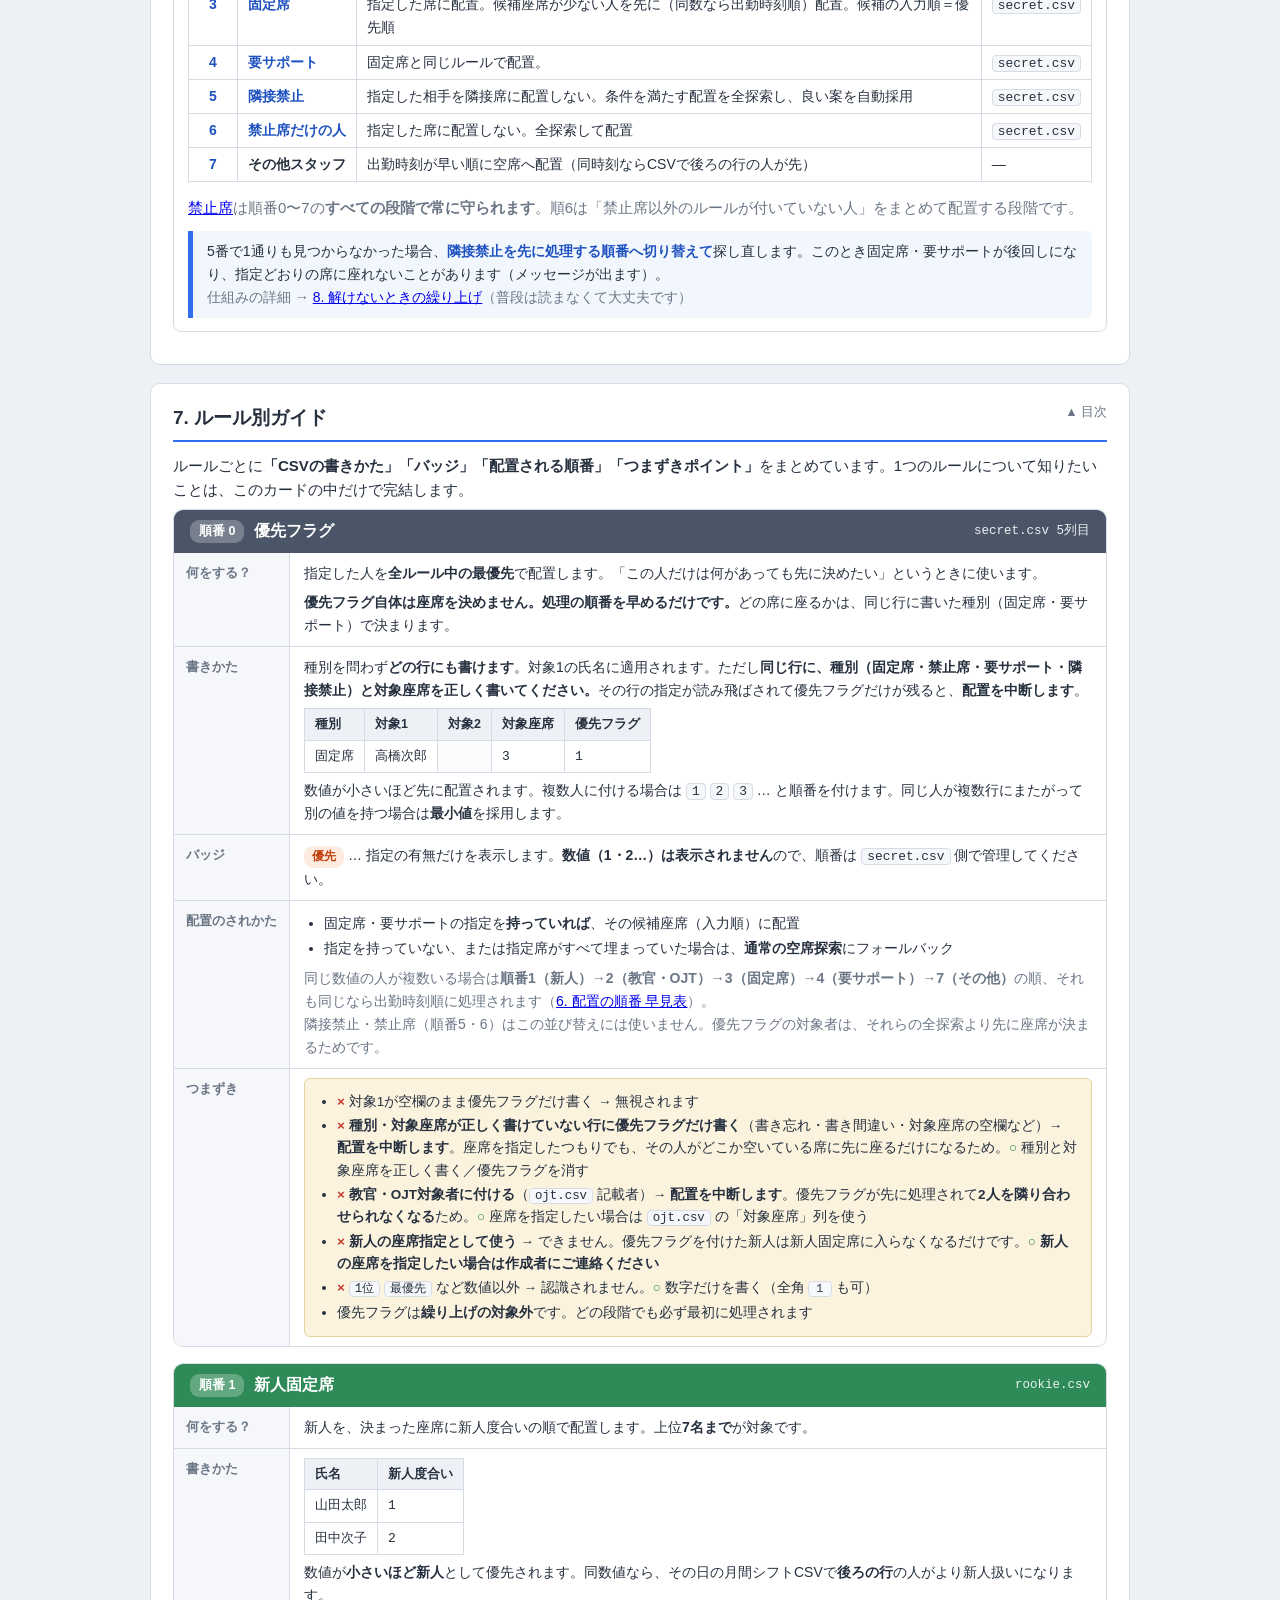
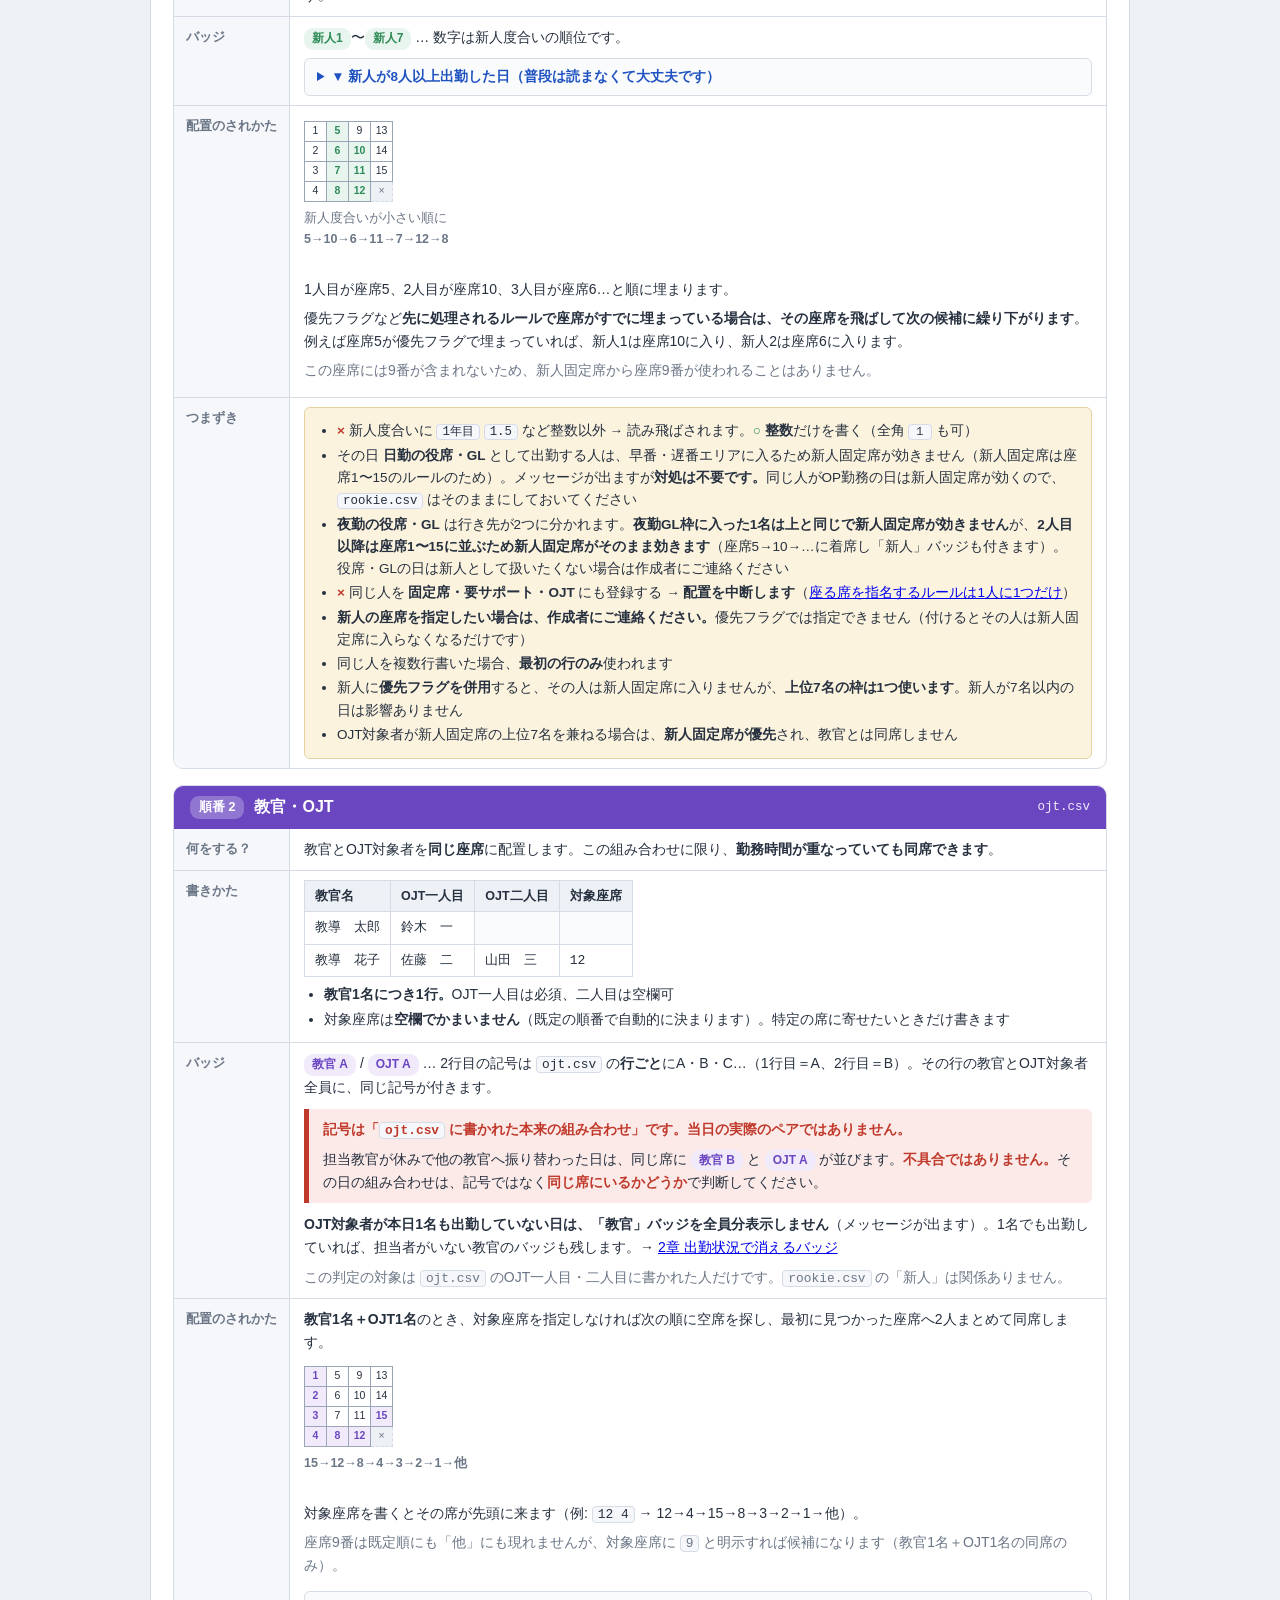
==== commit 183e14bb: "Add files via upload" ====
--- a/manual.html
+++ b/manual.html
@@ -1250,8 +1250,9 @@
       </div></div>
       <div class="rrow"><div class="rlab">つまずき</div><div class="rval">
         <div class="pit"><ul>
-          <li><span class="x">×</span> 新人度合いに <code>1年目</code> など数値以外 → 読み飛ばされます。<span class="o">○</span> 数字だけを書く（全角 <code>１</code> も可）</li>
-          <li>その日 <b>役席・GL</b> として出勤する人は、新人固定席が効かず早番・遅番エリア／夜勤GL枠に入ります（新人固定席は座席1〜15のルールのため）。メッセージが出ますが<b>対処は不要です。</b>同じ人がOP勤務の日は新人固定席が効くので、<code>rookie.csv</code> はそのままにしておいてください</li>
+          <li><span class="x">×</span> 新人度合いに <code>1年目</code> <code>1.5</code> など整数以外 → 読み飛ばされます。<span class="o">○</span> <b>整数</b>だけを書く（全角 <code>１</code> も可）</li>
+          <li>その日 <b>日勤の役席・GL</b> として出勤する人は、早番・遅番エリアに入るため新人固定席が効きません（新人固定席は座席1〜15のルールのため）。メッセージが出ますが<b>対処は不要です。</b>同じ人がOP勤務の日は新人固定席が効くので、<code>rookie.csv</code> はそのままにしておいてください</li>
+          <li><b>夜勤の役席・GL</b> は行き先が2つに分かれます。<b>夜勤GL枠に入った1名は上と同じで新人固定席が効きません</b>が、<b>2人目以降は座席1〜15に並ぶため新人固定席がそのまま効きます</b>（座席5→10→…に着席し「新人」バッジも付きます）。役席・GLの日は新人として扱いたくない場合は作成者にご連絡ください</li>
           <li><span class="x">×</span> 同じ人を <b>固定席・要サポート・OJT</b> にも登録する → <b>配置を中断します</b>（<a href="#sec-one-seat-rule">座る席を指名するルールは1人に1つだけ</a>）</li>
           <li><b>新人の座席を指定したい場合は、作成者にご連絡ください。</b>優先フラグでは指定できません（付けるとその人は新人固定席に入らなくなるだけです）</li>
           <li>同じ人を複数行書いた場合、<b>最初の行のみ</b>使われます</li>
@@ -1383,6 +1384,10 @@
           <li><span class="x">×</span> 同じOJT対象者を複数の教官に紐づける → エラーになります</li>
           <li><span class="x">×</span> OJT一人目と二人目に同じ氏名 → その行は読み飛ばされます</li>
           <li><span class="x">×</span> 教官名とOJT対象者に同じ氏名 → その行は読み飛ばされます</li>
+          <li><span class="x">×</span> <b>同じ人を、ある行の「教官名」と別の行の「OJT対象者」の両方に書く</b> → エラーになります。<b>同じ方のカードが座席表に2枚できてしまう</b>ためです。<span class="o">○</span> OJTを卒業して教官になったら、<b>対象者として書かれていた古い行を消してください</b></li>
+          <li><span class="x">×</span> <b>教官を <code>rookie.csv</code> にも載せる</b> → エラーになります。新人固定席は教官・OJTより先に処理されるため、教官が先に着席してしまい、OJT対象者と隣り合わせられません。<span class="o">○</span> 教官として使う方は <code>rookie.csv</code> から外してください</li>
+          <li><span class="x">×</span> 教官とOJT対象者を<a href="#r-adj">隣接禁止</a>にする → <b>オレンジのメッセージ</b>が出ます。教官・OJTの同席は「教官＋一人目の座席」と「その隣の二人目の座席」に固定されているため、隣接禁止とは両立できません</li>
+          <li>教官とOJT対象者が<b>日勤側・夜勤側に分かれた日</b>は、座席表が別物のため同席できず、<b>黄色のメッセージ</b>が出ます（<a href="#sec-messages">12章</a>）</li>
         </ul></div>
       </div></div>
     </div>
@@ -1468,6 +1473,7 @@
       </div></div>
       <div class="rrow" id="def-tonari"><div class="rlab">「隣接」<br>とは</div><div class="rval">
         <p><b>上下・左右・斜めのすべて</b>で接する席です。日勤・夜勤のどちらでも同じ定義です。</p>
+        <p><b>「同じ座席の1人目と2人目」も隣接に含みます。</b>隣の席がだめで同じ机ならよい、ということはないためです。勤務時間がずれていて本来は同席できる組み合わせでも、隣接禁止のペアは同じ座席に入りません。<span class="note">（ver0.5.7.4で明確化しました。それ以前は同じ座席に入ることがありました）</span></p>
         <div class="maprow">
           <figure>
             <table class="smap mini">
@@ -1754,6 +1760,12 @@
     <tr><td>「◯◯」さんは ojt.csv で教官（またはOJT対象者）として登録されていますが、優先フラグも設定されています</td>
         <td>優先フラグは全ルール中の最初に処理されるため、教官とOJT対象者を隣り合わせられない</td>
         <td><b>優先フラグを削除する。</b>座席を指定したい場合は <code>ojt.csv</code> の「対象座席」列を使う</td></tr>
+    <tr><td>「◯◯」さんが、教官としても、OJT対象者としても書かれています</td>
+        <td>同じ人が <code>ojt.csv</code> の「教官名」と、別の行の「OJT一人目／二人目」の<b>両方</b>に書かれている</td>
+        <td>どちらか一方の行を修正する。<b>OJTを卒業して教官になった場合は、対象者として書かれている行を消してください</b><br><span class="note">放置すると、その方のカードが座席表に2枚できます</span></td></tr>
+    <tr><td>「◯◯」さんは ojt.csv で教官として登録されていますが、rookie.csv にも登録されています</td>
+        <td>新人固定席は教官・OJTより先に処理されるため、教官が先に着席してしまい、OJT対象者と隣り合わせられない</td>
+        <td><b><code>rookie.csv</code> からその方の行を削除する。</b>教官の座席を指定したい場合は <code>ojt.csv</code> の「対象座席」列を使う</td></tr>
     <tr><td>「◯◯」さんは禁止席の指定により、座れる座席が1つも残っていません</td>
         <td>禁止席が多すぎる（<a href="#def-seat9">座席9番</a>は残り席に数えません）</td>
         <td>禁止席を減らす</td></tr>
@@ -1793,12 +1805,21 @@
     <tr><td>教官名とOJT対象者に同じ氏名が指定されています</td>
         <td><code>ojt.csv</code> の教官名とOJT対象者の欄に同じ人を書いた</td>
         <td>どちらかを正しい氏名に直す（その行は読み飛ばされます）</td></tr>
-    <tr><td>新人度合いが数値ではないため…</td>
-        <td>「1年目」など数値以外</td>
-        <td>数字だけを書く（<code>1</code>、<code>2</code> …。全角 <code>１</code> も可）</td></tr>
-    <tr><td>「◯◯」さんはこの日、役席・GLとして出勤するため、新人固定席は効きません</td>
+    <tr><td>新人度合いが整数ではないため…</td>
+        <td>「1年目」など数字以外、または <code>1.5</code> のような小数</td>
+        <td><b>整数</b>だけを書く（<code>1</code>、<code>2</code> …。全角 <code>１</code> も可。小数は使えません）</td></tr>
+    <tr><td>「◯◯」さんはこの日、役席・GLとして早番・遅番エリア（または夜勤GL枠）に入るため、新人固定席は効きません</td>
         <td>その日 <b>役席・GL</b> として出勤する人が <code>rookie.csv</code> に載っている。新人固定席は座席1〜15のルールのため、早番・遅番エリア／夜勤GL枠には効きません</td>
         <td><b>対処は不要です。</b>同じ人がOP勤務の日は新人固定席が効くため、<code>rookie.csv</code> はそのままにしておいてください</td></tr>
+    <tr><td>「◯◯」さんはこの日、夜勤の役席・GLとして座席1〜15に並ぶため、新人固定席がそのまま効きます</td>
+        <td>夜勤の役席・GLが2名以上いる日、<b>2人目以降は座席1〜15に並びます</b>。その人が <code>rookie.csv</code> に載っていると、新人固定席（座席5→10→…）がそのまま効き「新人」バッジも付きます</td>
+        <td>意図どおりであれば<b>対処は不要です。</b>役席・GLの日は新人として扱いたくない場合は、作成者にご連絡ください</td></tr>
+    <tr><td>【夜勤】役席・GLが2名以上のため「◯◯」さんを座席10へ入れようとしましたが、座席10には入れられず…</td>
+        <td>夜勤の役席・GLが2名以上の日、2人目は<b>座席10</b>へ入れる決まりですが、先に処理されるルール（新人固定席・優先フラグ・本人の固定席／禁止席・他の方の固定席10など）が座席10を使ったため入れられなかった</td>
+        <td>座席表を確認し、<b>座席10に入れたい場合はドラッグ＆ドロップで手動で入れ替えて</b>ください（本人の固定席が優先されただけ、という正常なケースもあります）</td></tr>
+    <tr><td>教官「◯◯」さんとOJT対象者「△△」さんが、日勤側と夜勤側に分かれています</td>
+        <td>その日、教官と対象者の一方が日勤・もう一方が夜勤で出勤している。<b>日勤と夜勤は座席表が別物のため同席できません</b>（対象者は反対側の別の教官へ振り分けるか、教官なしで配置します）</td>
+        <td><b>お二人の勤務時間が重なっていない場合は、<code>ojt.csv</code> の更新忘れの可能性があります。</b>夜勤の教官とペアを組み直すか、<code>rookie.csv</code>（夜勤特有の運用であれば <code>secret.csv</code> の固定席）へ切り替えてください<br><span class="note">夜勤勤務予定の方が<b>OJTだけ日中に行う</b>日は、対象者も日勤側に来るためこのメッセージは出ません</span></td></tr>
     <tr><td>種別「◯◯」は認識できません</td>
         <td><code>secret.csv</code> の種別の書き間違い</td>
         <td><code>隣接禁止</code> / <code>禁止席</code> / <code>固定席</code> / <code>要サポート</code> のいずれかにする</td></tr>
@@ -1825,6 +1846,8 @@
         <td><a href="#sec-escalation">繰り上げ</a>が起きた日に出ます。隣接禁止を成立させるために指定席を譲った状態です</td></tr>
     <tr><td>○○さんを配置できません。配置ルールに矛盾がある可能性があります</td>
         <td>禁止席などの条件が厳しすぎて座れる席がない。<code>secret.csv</code> の条件を見直してください</td></tr>
+    <tr><td>○○さんと△△さんは隣接禁止に指定されていますが、教官・OJTの同席…両立できません</td>
+        <td>教官・OJT対象者どうしに<a href="#r-adj">隣接禁止</a>が設定されています。教官＋OJT一人目は<b>同じ座席</b>、OJT二人目は<b>その隣の座席</b>と決まっているため、席を選び直しても避けられません。<br>・<b>教官とOJT一人目</b>が隣接禁止 → 同席をやめて<b>個別に配置</b>します<br>・<b>それ以外の組み合わせ</b> → 同席を優先し、<b>隣り合う座席に配置</b>します<br><code>ojt.csv</code> の組み合わせか、<code>secret.csv</code> の隣接禁止のどちらかを見直してください</td></tr>
     <tr><td>通常、座席9番には配置しませんが、○○さんは□□で指定されていたため座席9番に配置しました</td>
         <td>意図した指定なら問題ありません（<a href="#def-seat9">座席9番の扱い</a>）</td></tr>
     <tr><td>夜勤GL枠（2行1列目）には、○名の中からランダムで○○さんを配置しました</td>
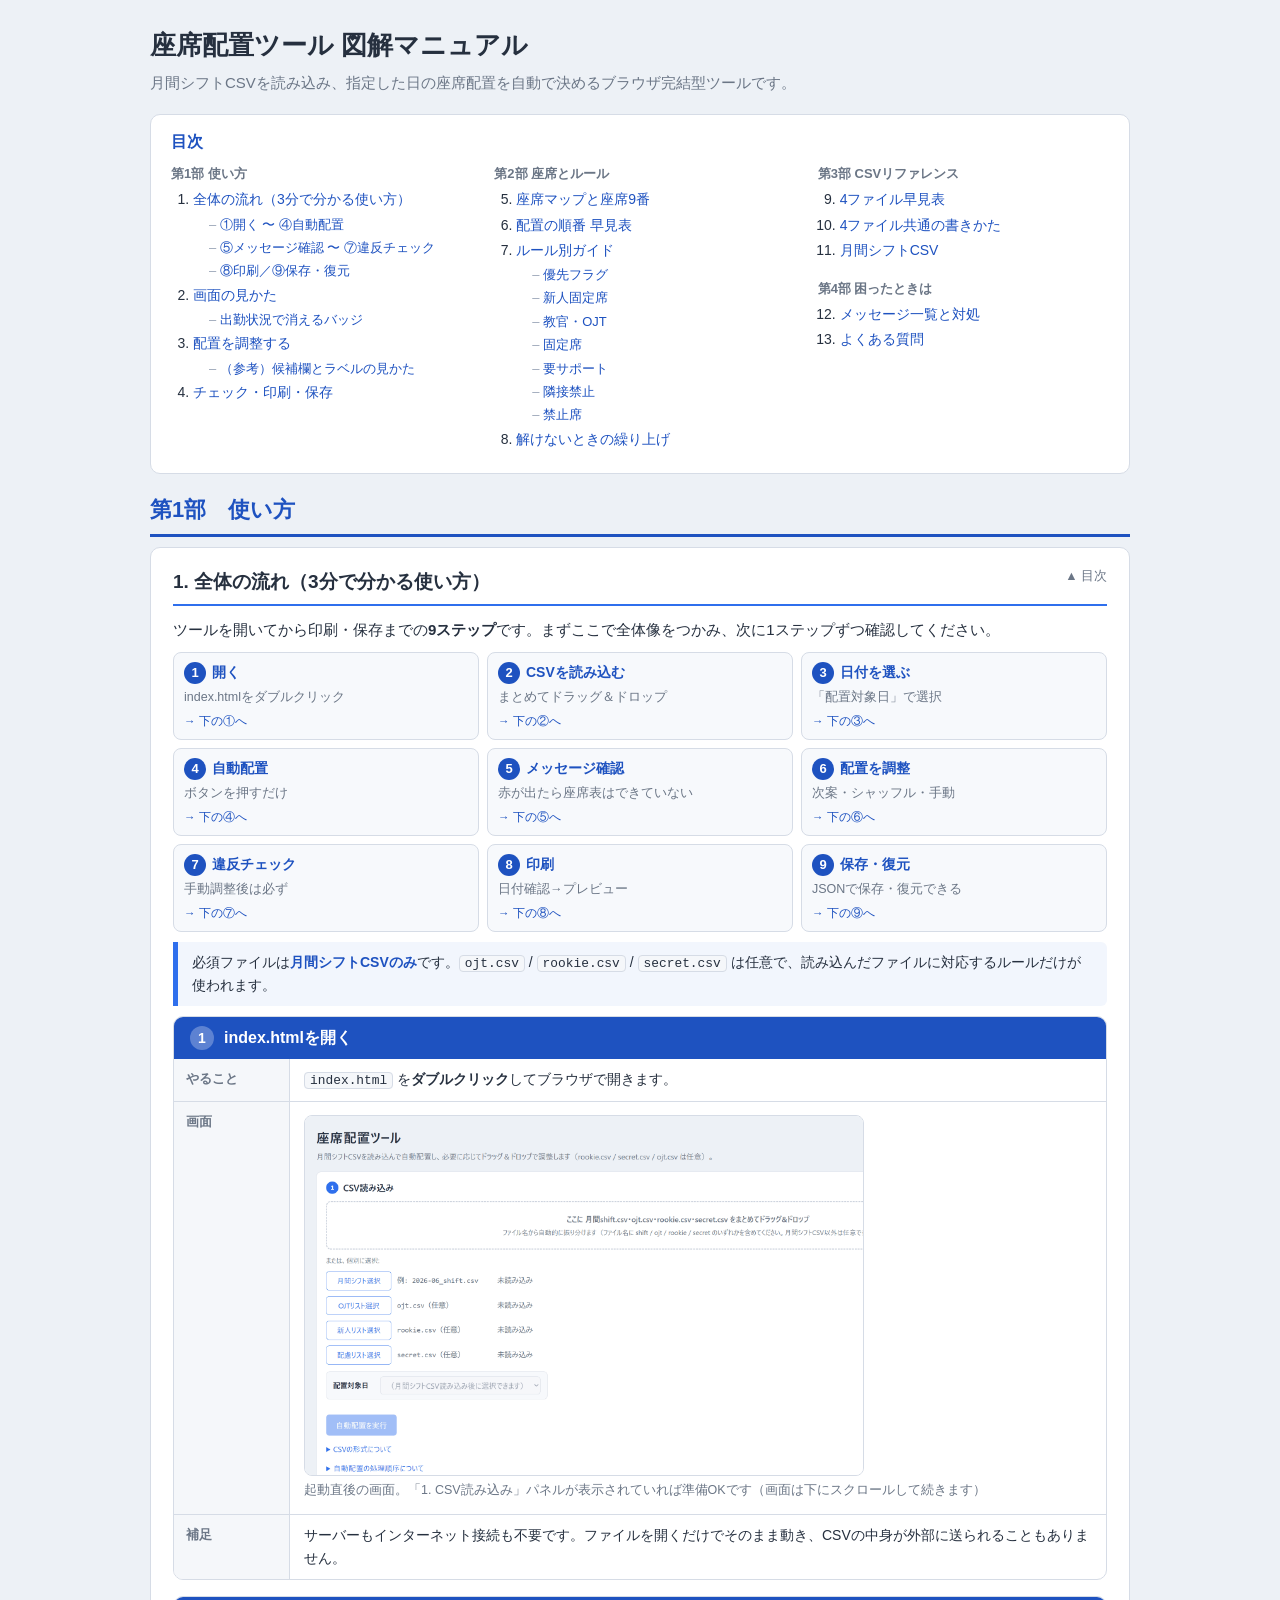
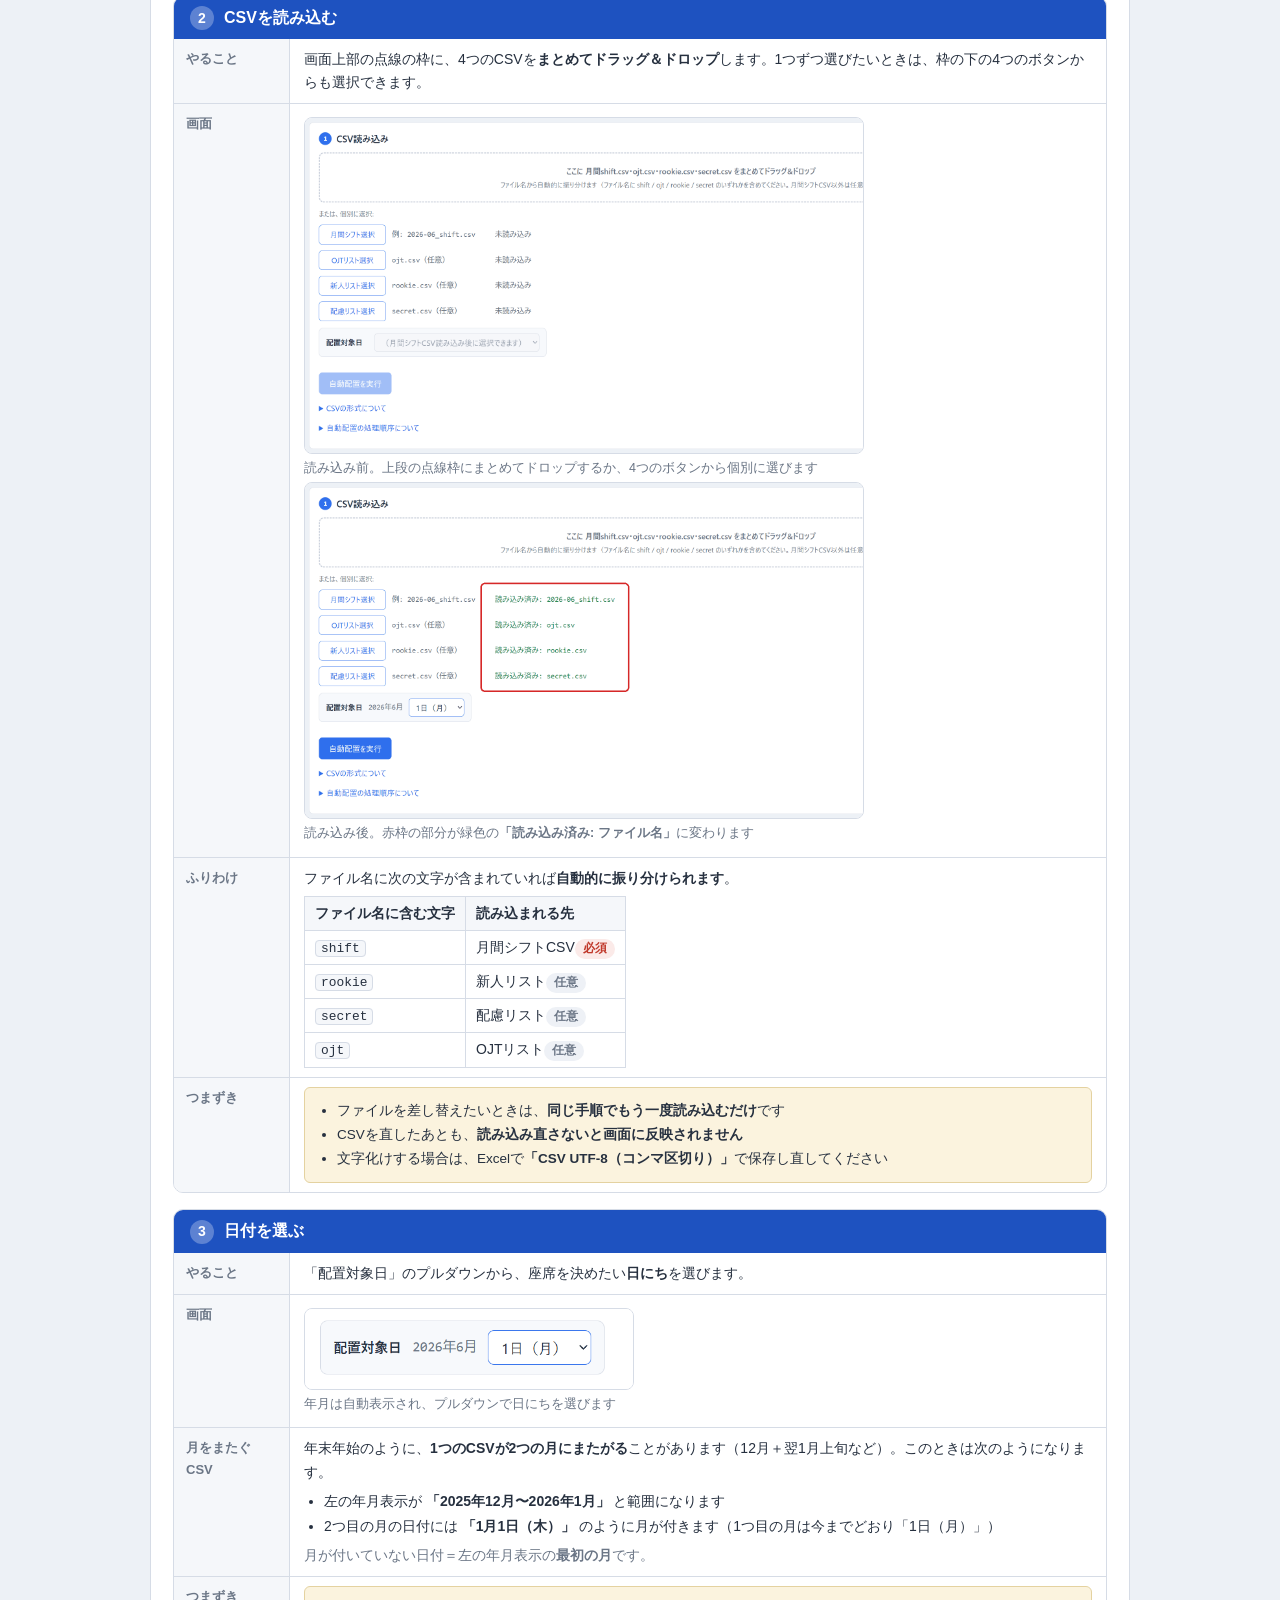
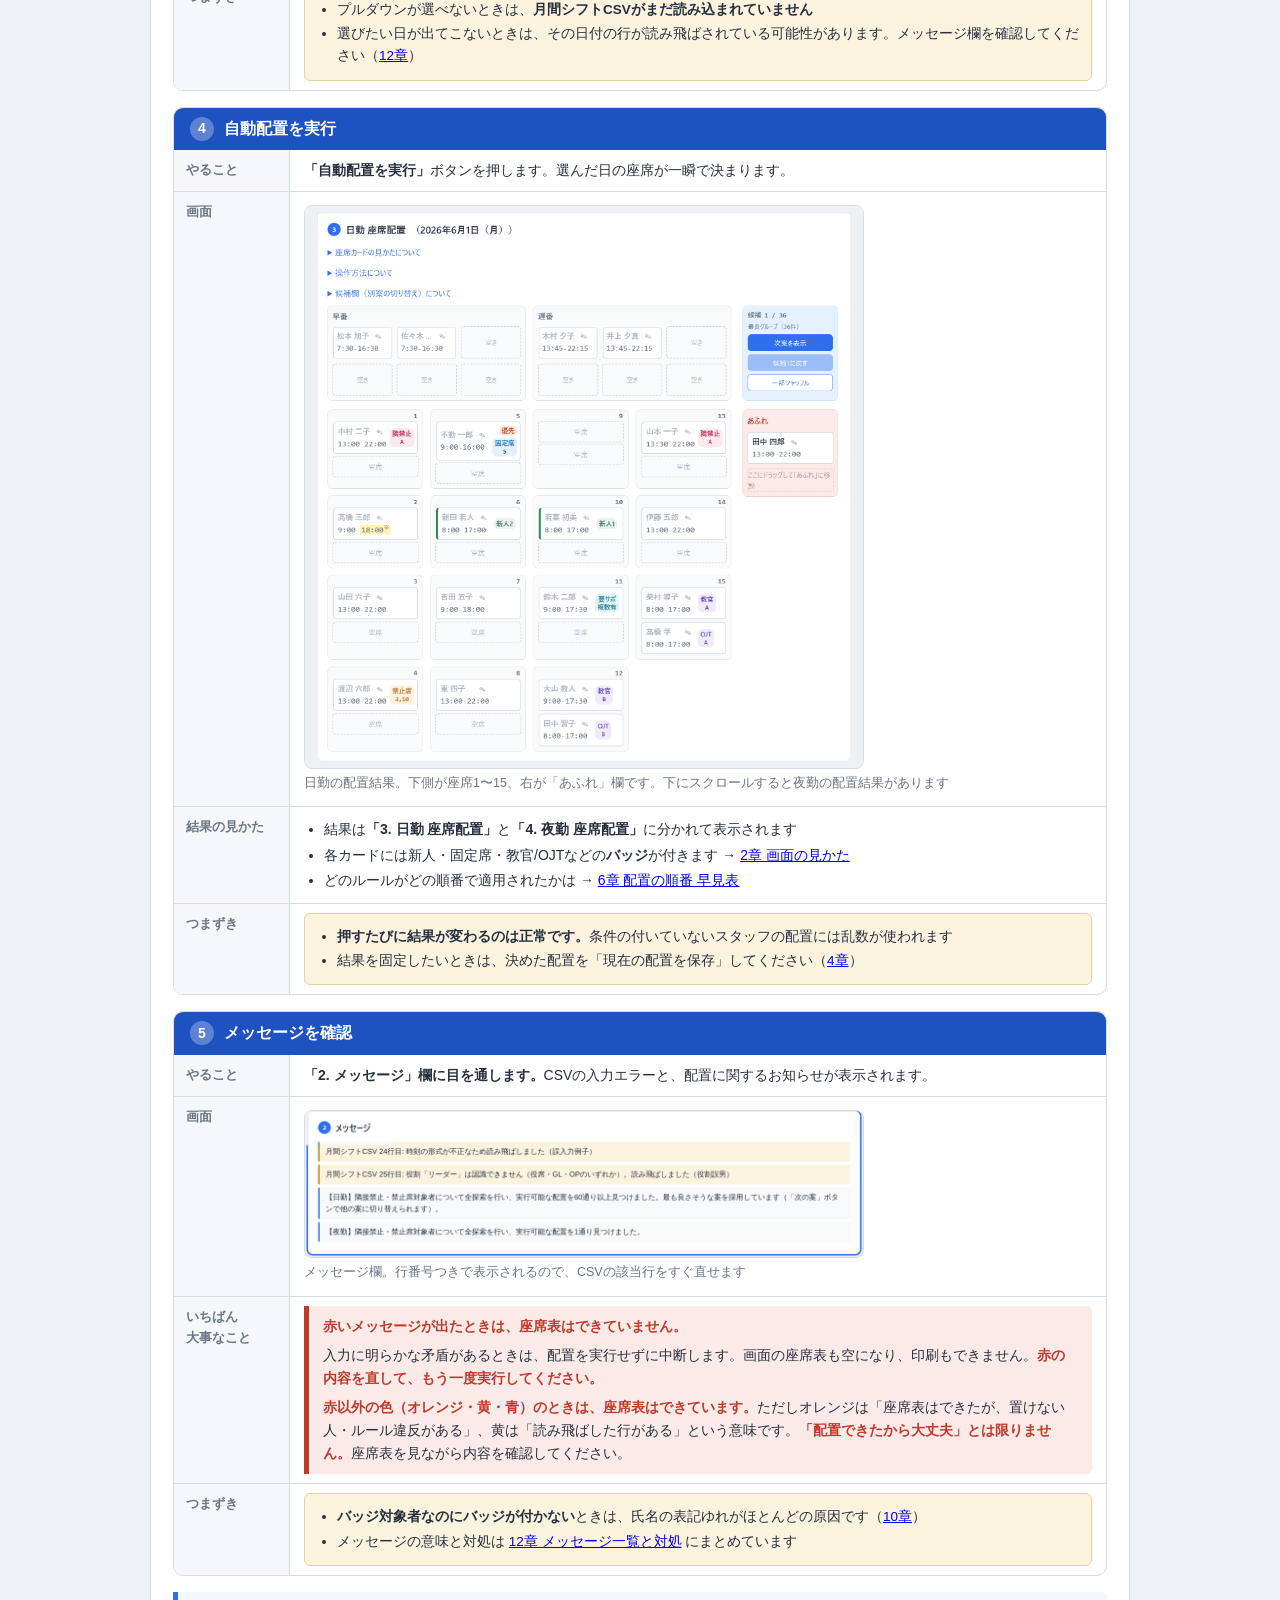
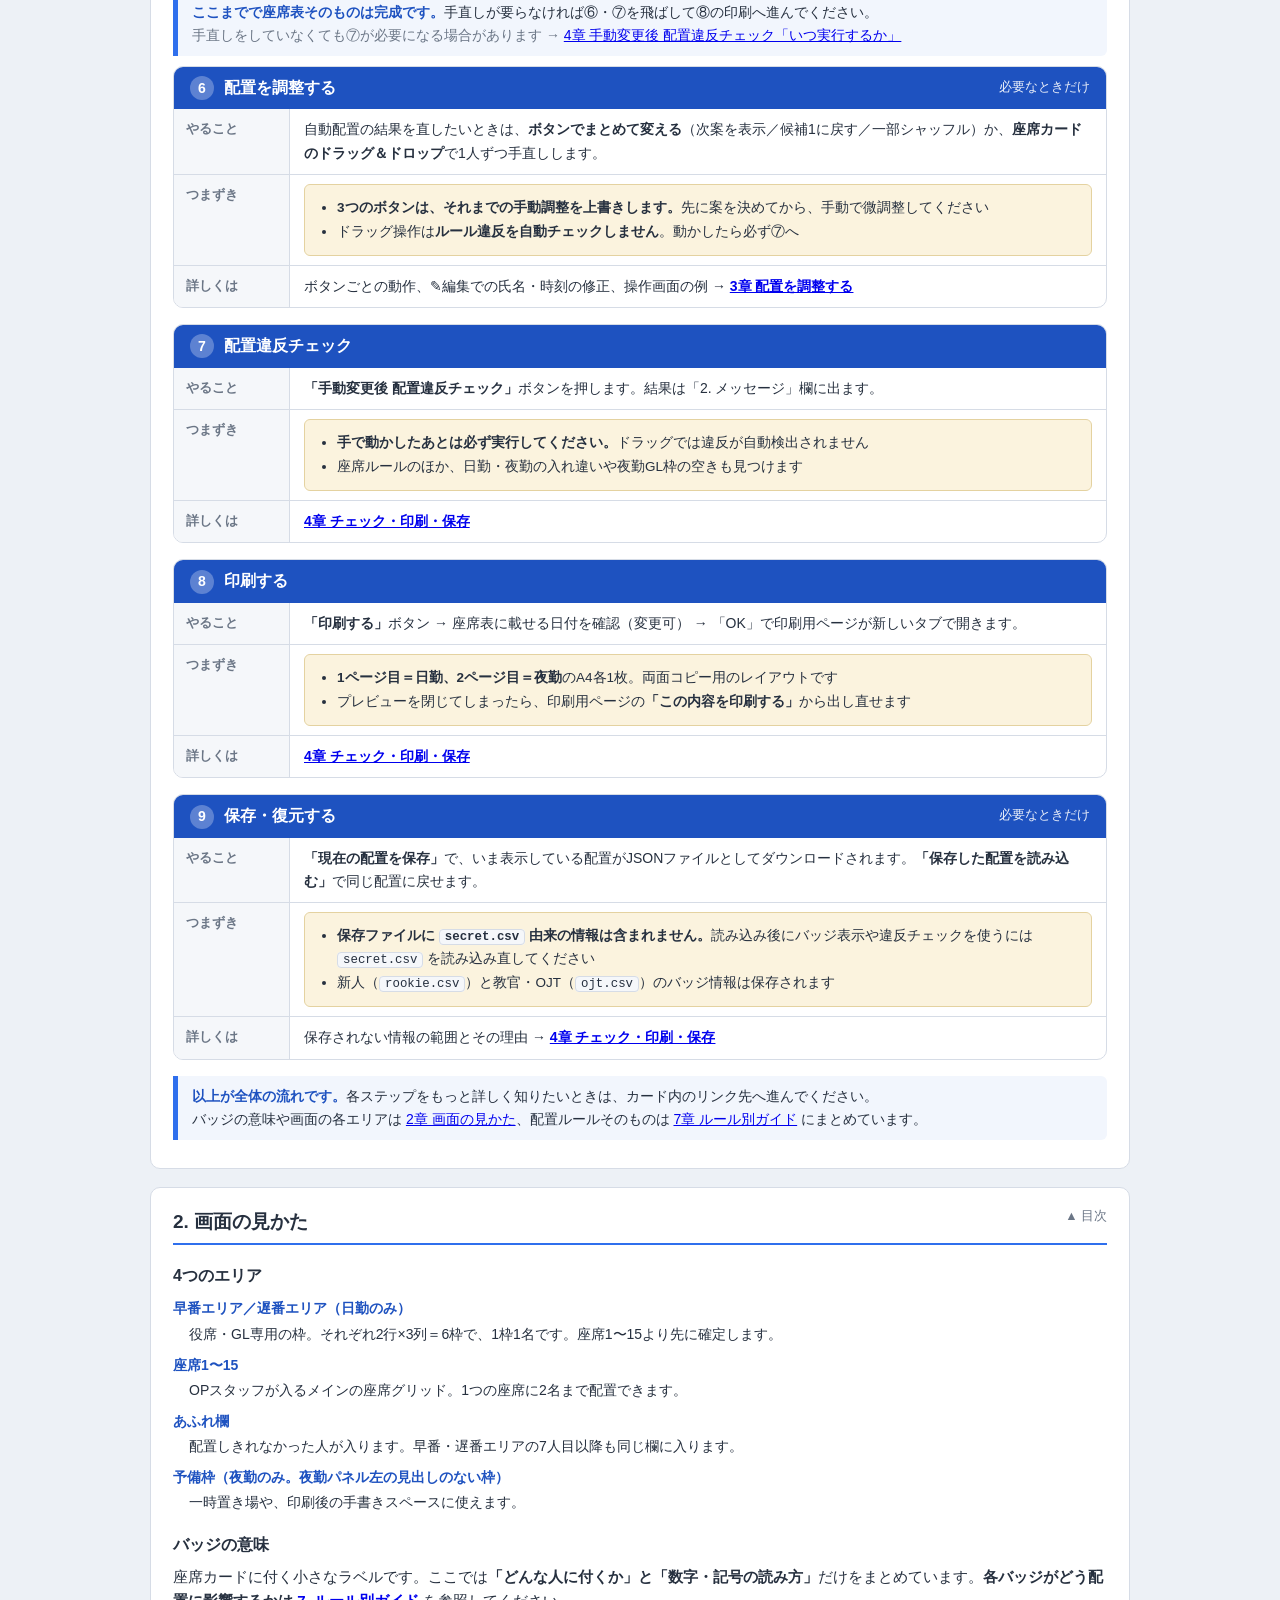
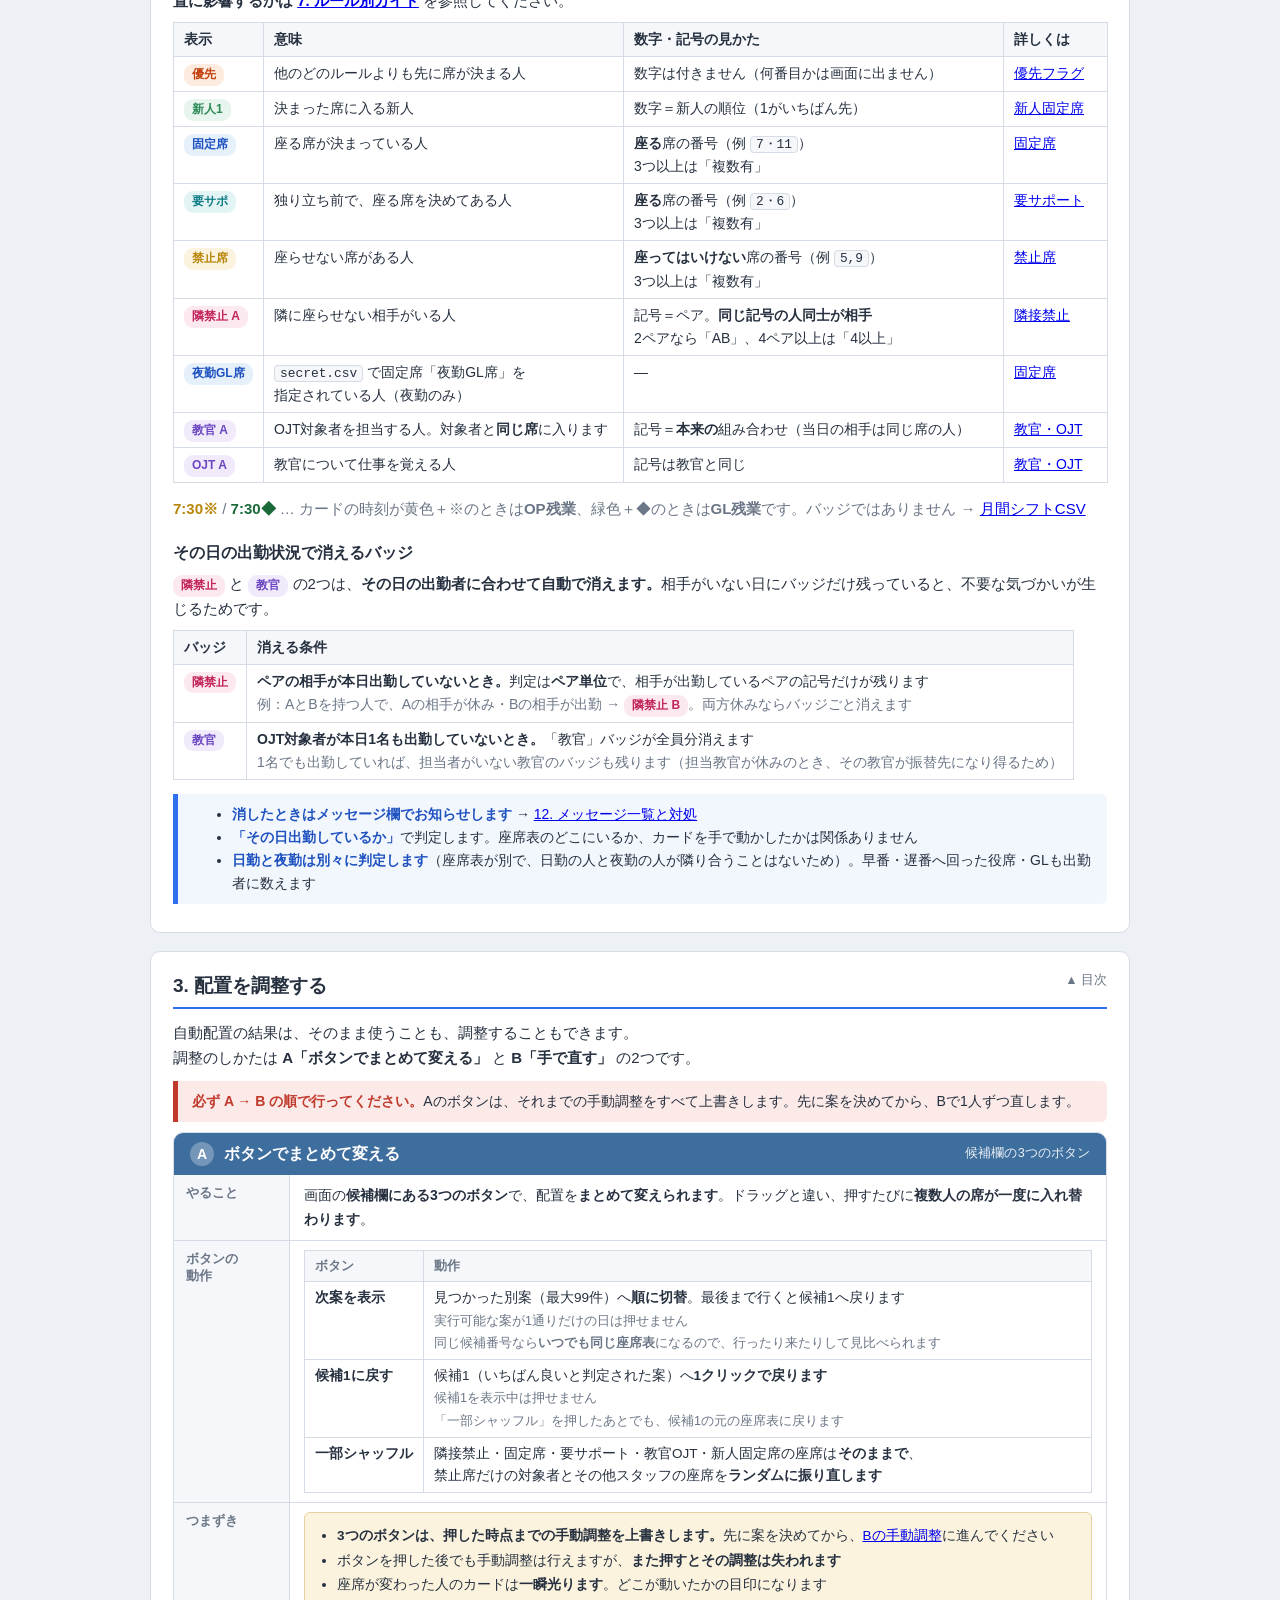
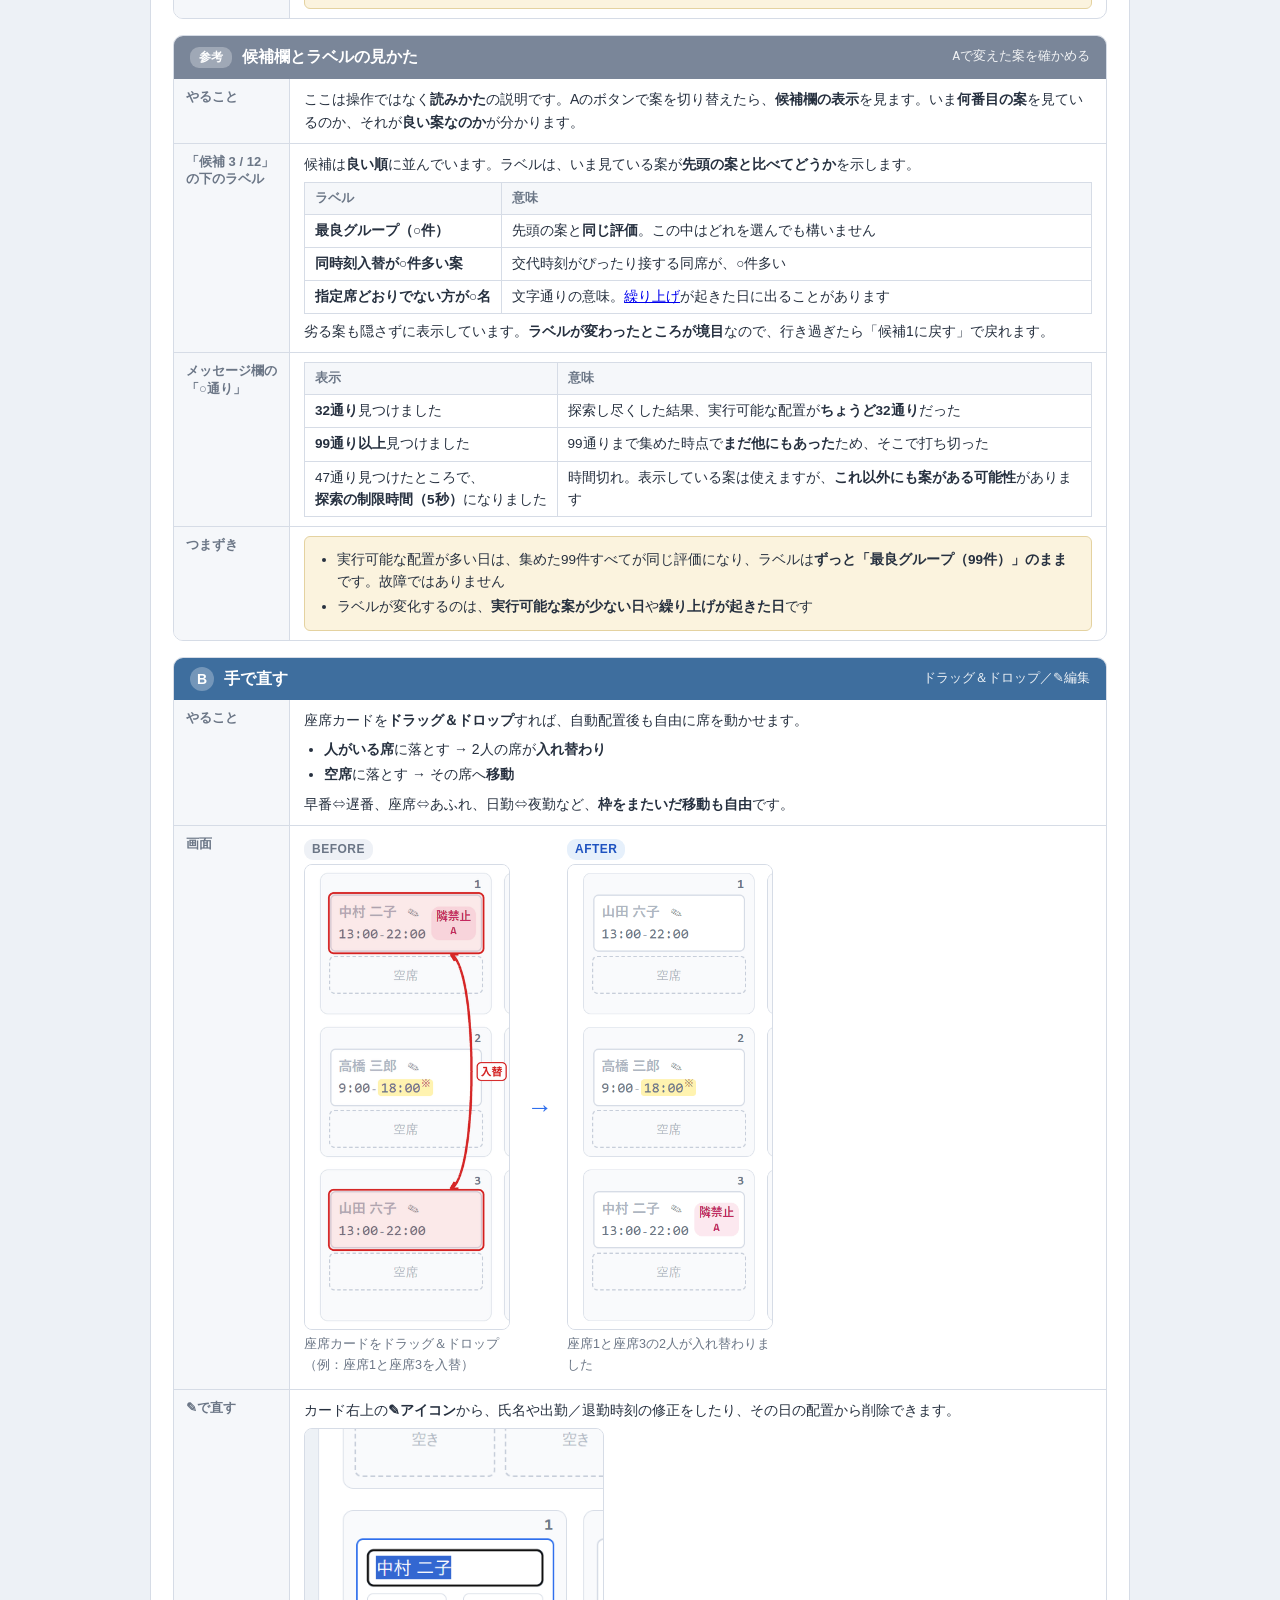
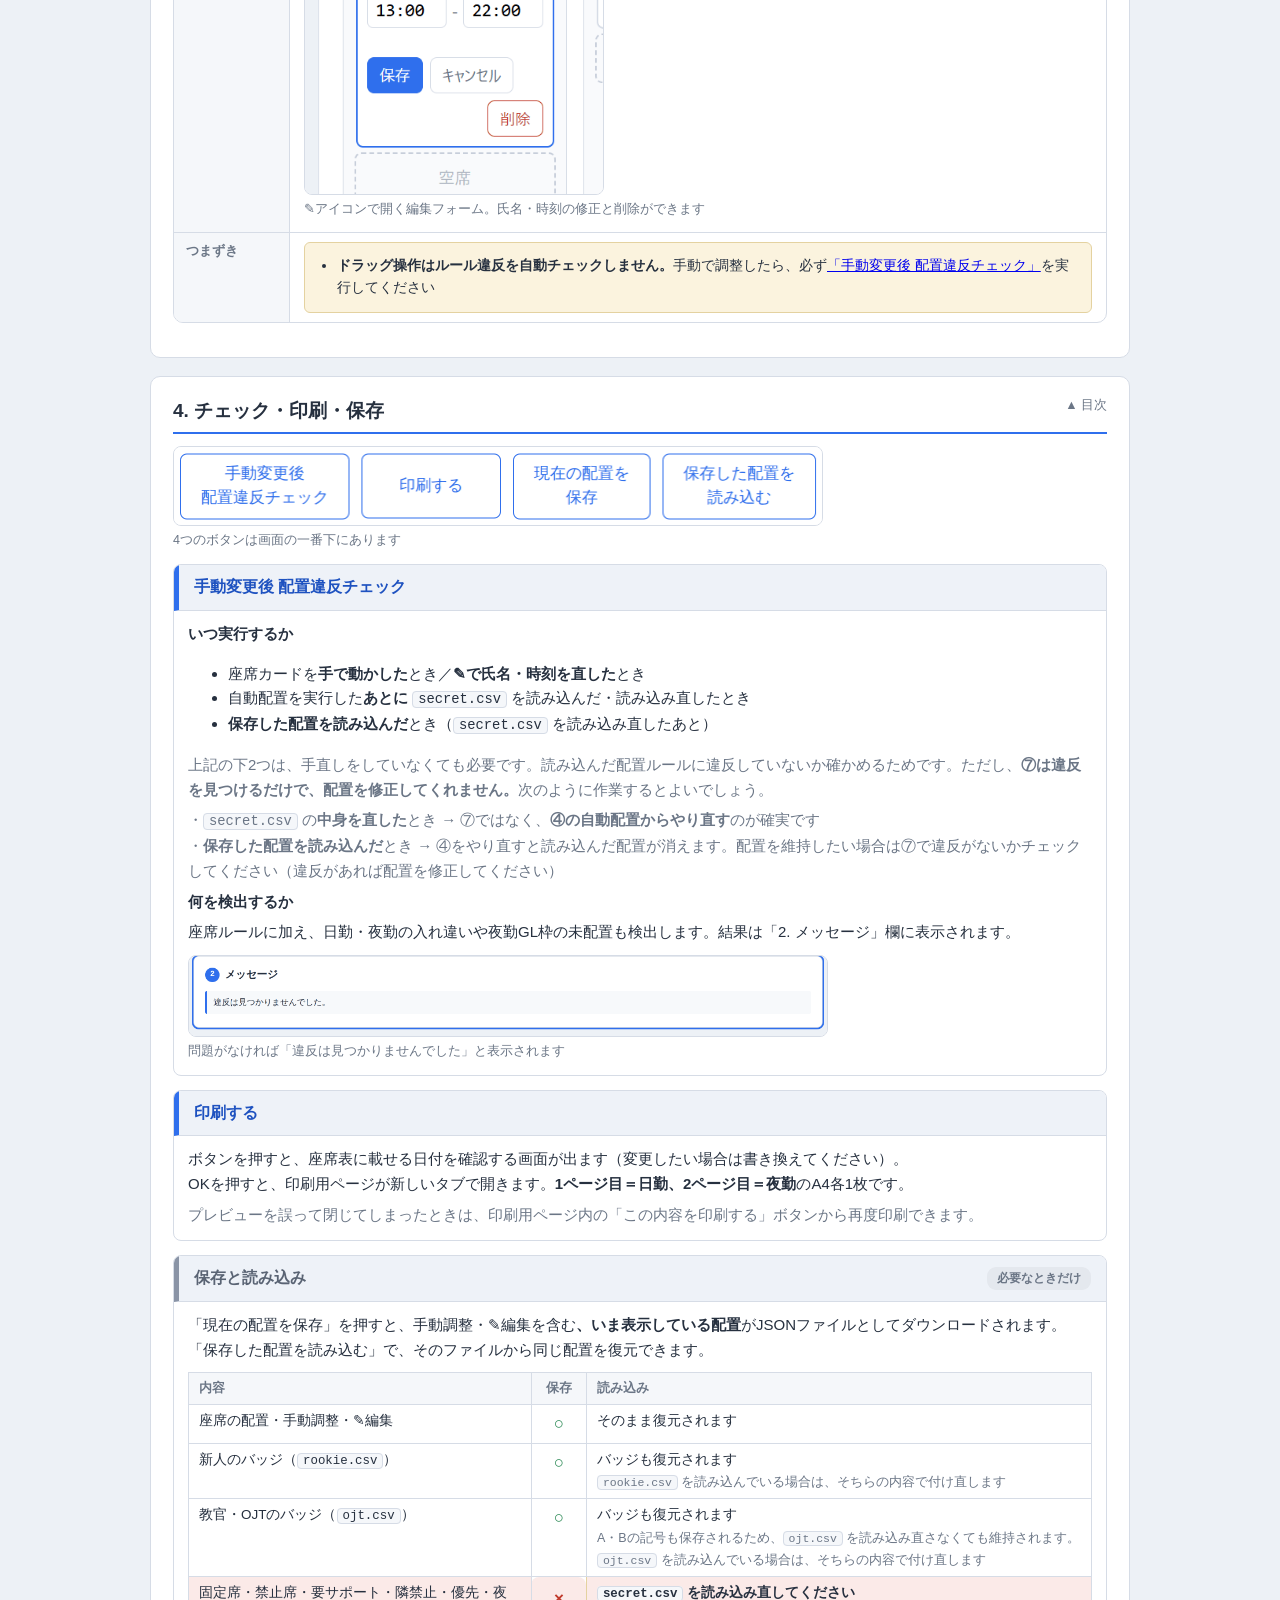
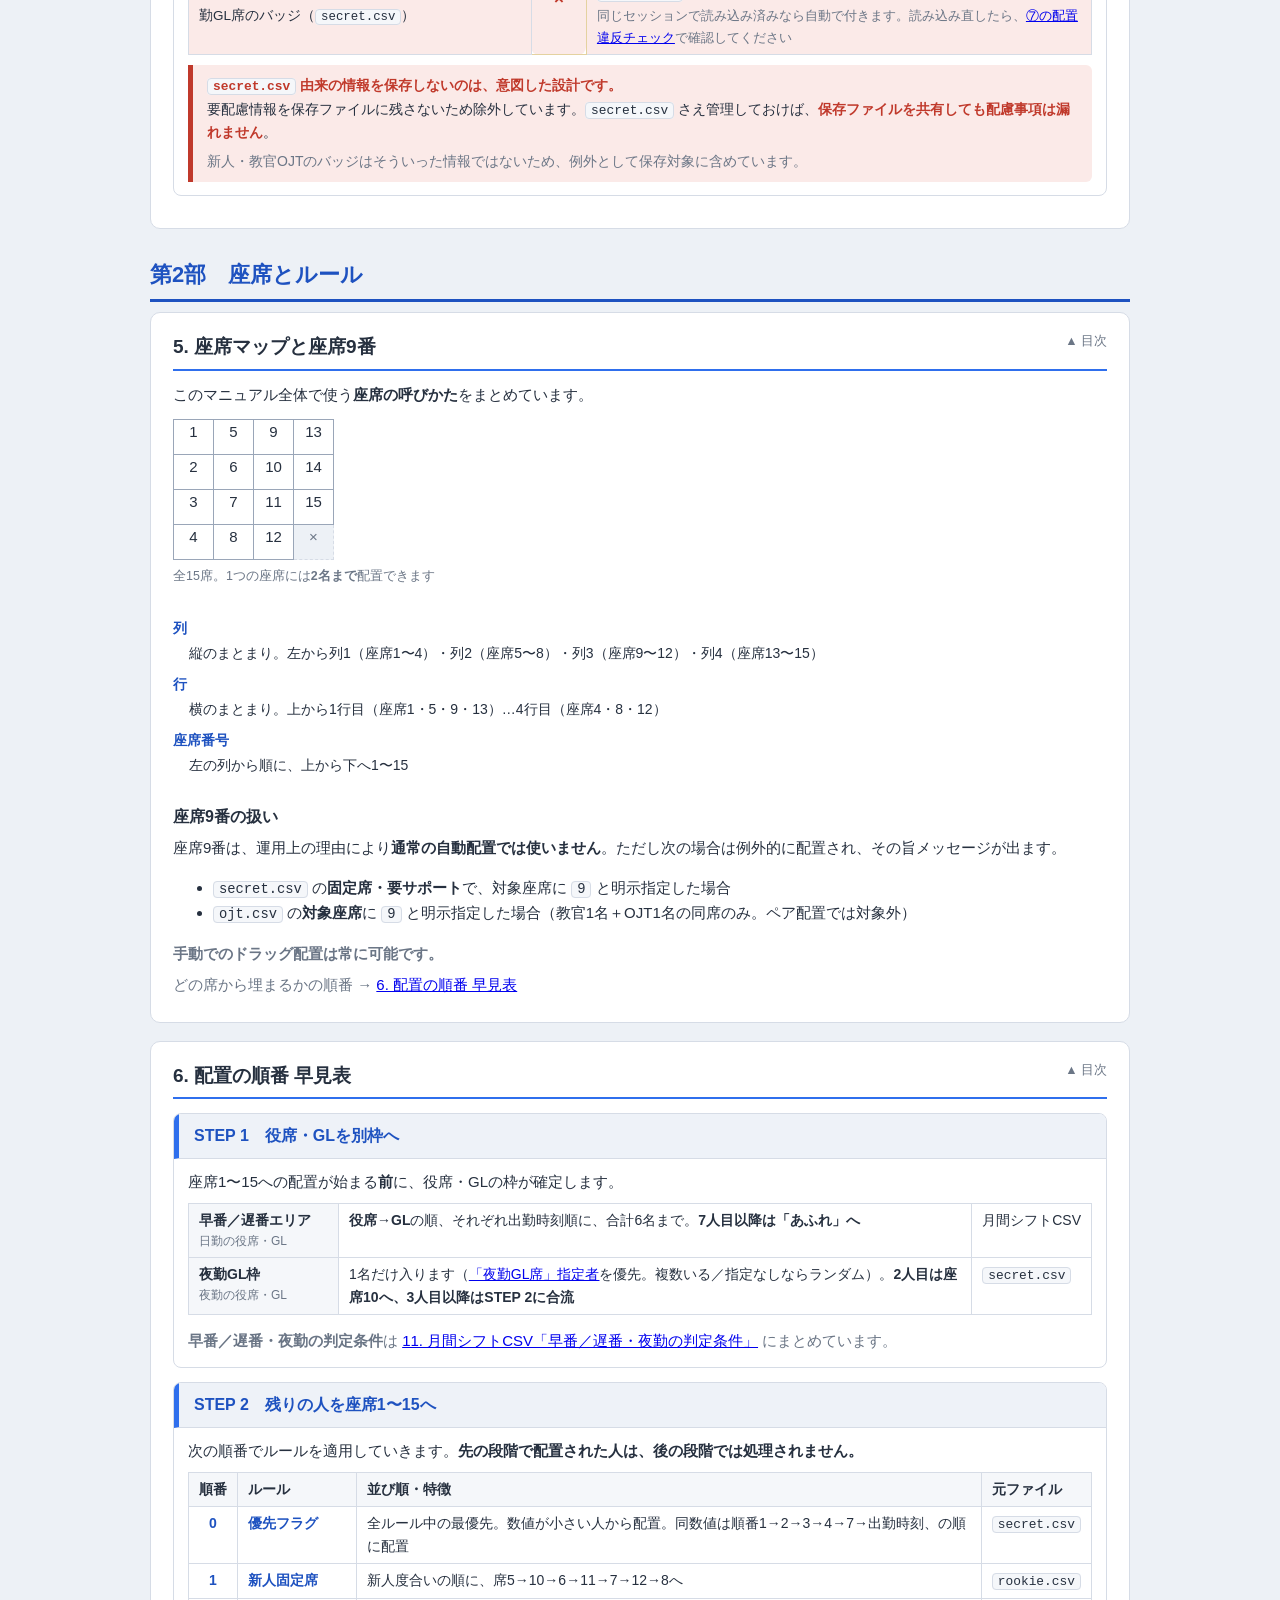
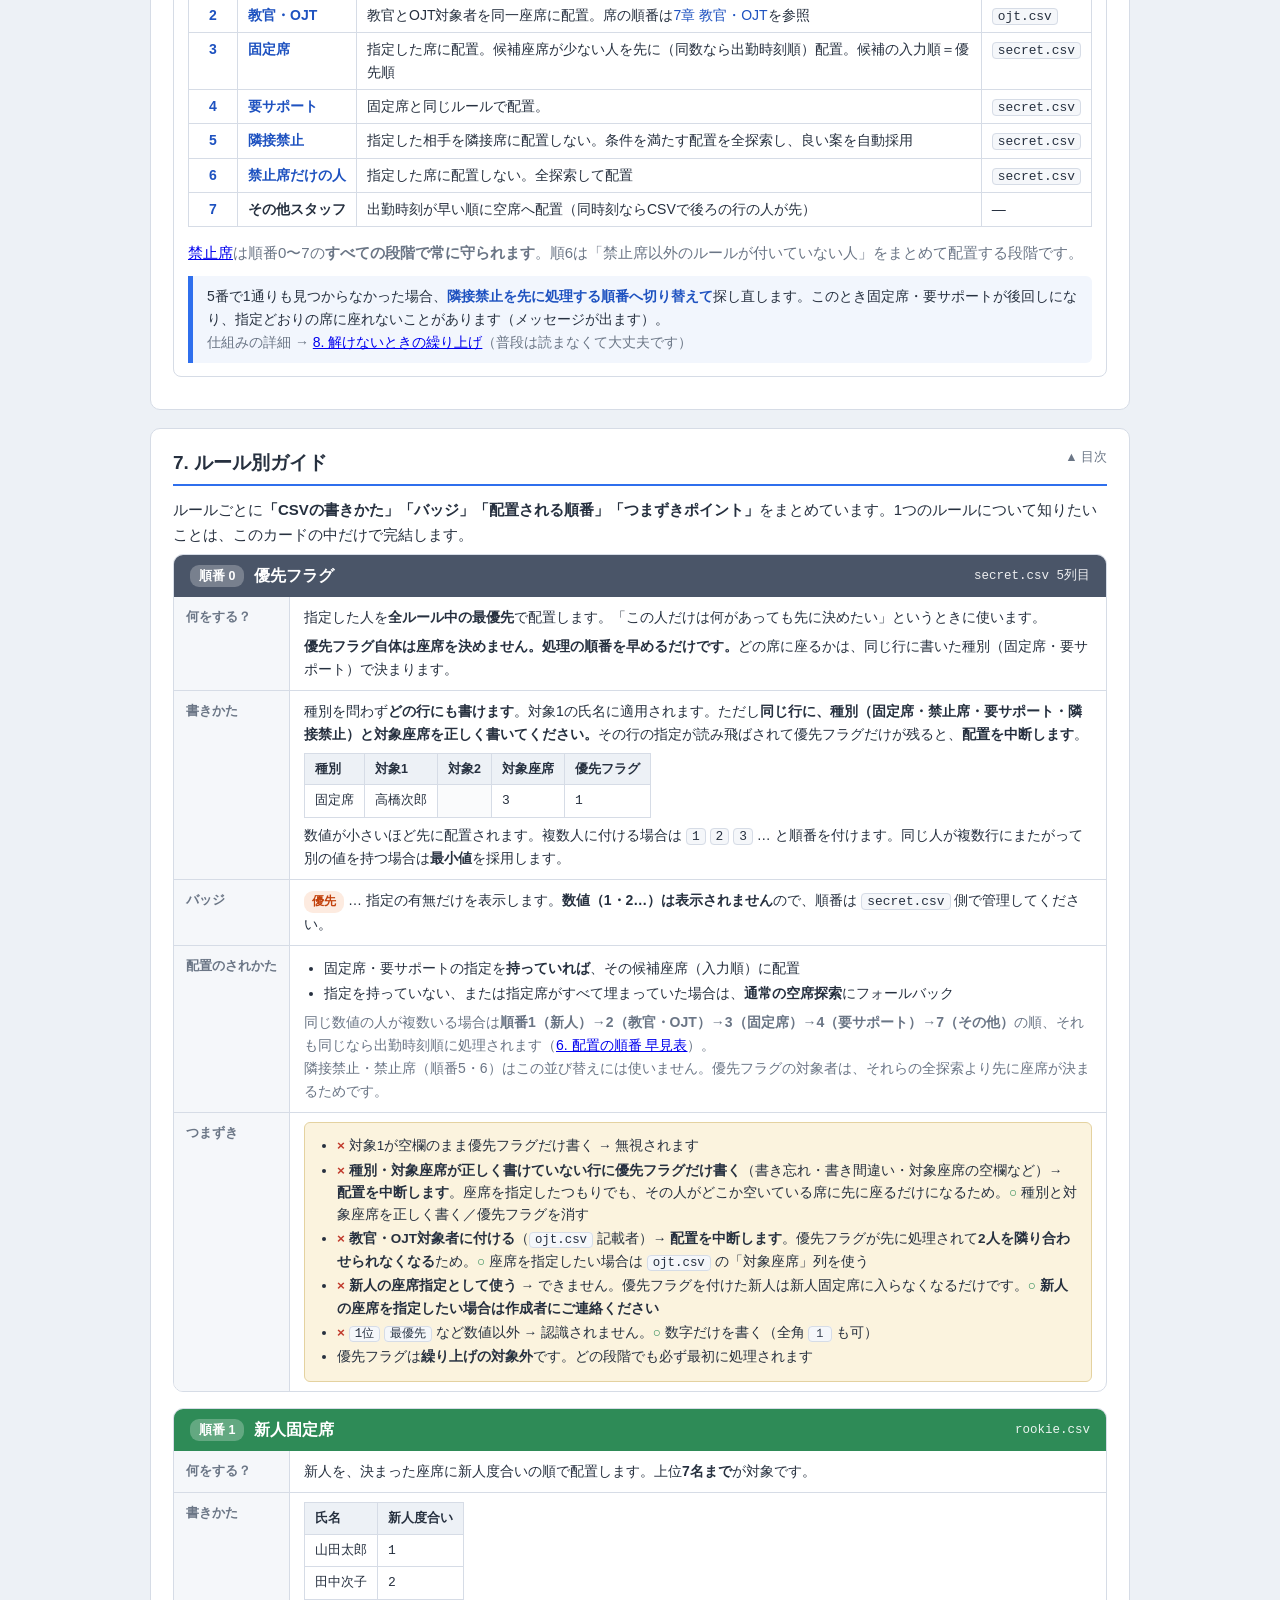
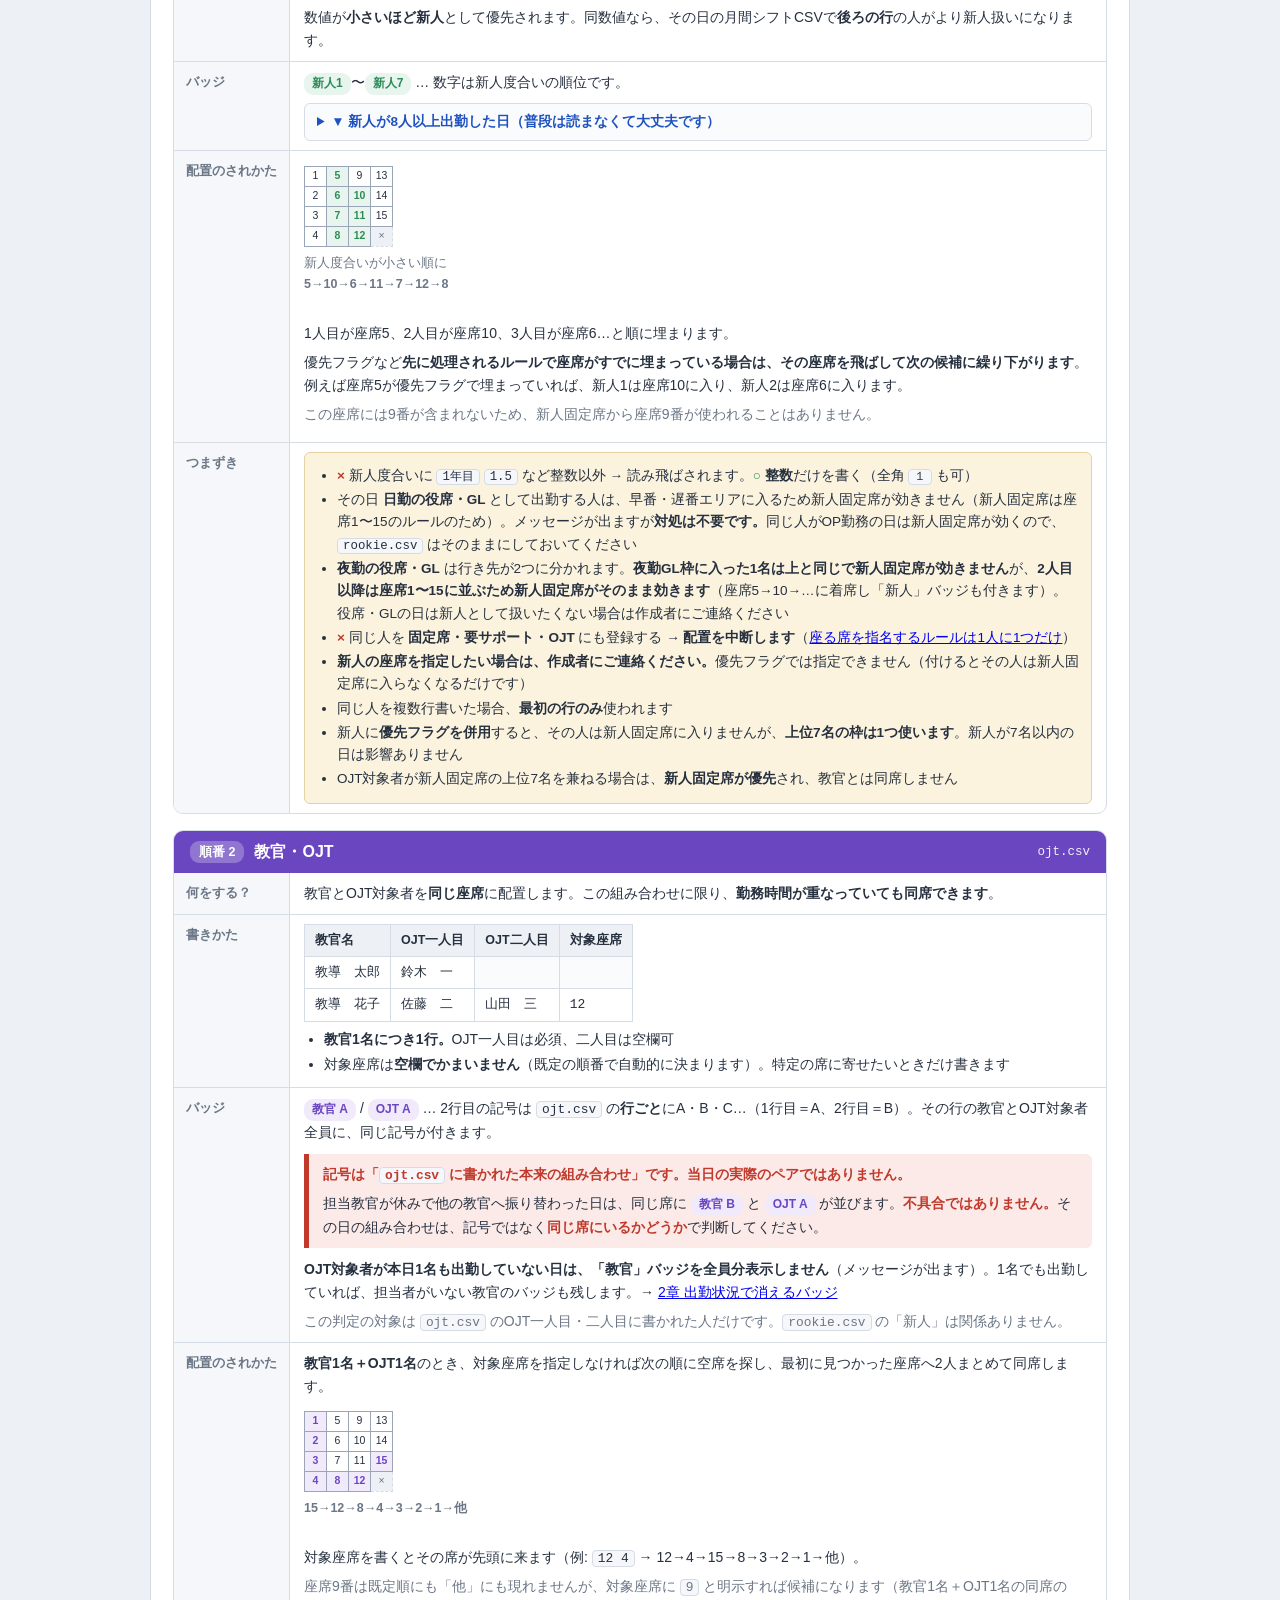
==== commit 0152aeaf: "Add files via upload" ====
--- a/manual.html
+++ b/manual.html
@@ -234,7 +234,7 @@
 
 
 /* ============================================================
-   ver0.5.0 追加分：ルールカード構成用
+   ルールカード構成用
    ============================================================ */
 
 /* --- 目次 --- */
@@ -871,10 +871,12 @@
           <tr><th>ボタン</th><th>動作</th></tr>
           <tr><td><b>次案を表示</b></td>
               <td>見つかった別案（最大99件）へ<b>順に切替</b>。最後まで行くと候補1へ戻ります<br>
-              <span class="note">実行可能な案が1通りだけの日は押せません</span></td></tr>
+              <span class="note">実行可能な案が1通りだけの日は押せません</span><br>
+              <span class="note">同じ候補番号なら<b>いつでも同じ座席表</b>になるので、行ったり来たりして見比べられます</span></td></tr>
           <tr><td><b>候補1に戻す</b></td>
               <td>候補1（いちばん良いと判定された案）へ<b>1クリックで戻ります</b><br>
-              <span class="note">候補1を表示中は押せません</span></td></tr>
+              <span class="note">候補1を表示中は押せません</span><br>
+              <span class="note">「一部シャッフル」を押したあとでも、候補1の元の座席表に戻ります</span></td></tr>
           <tr><td><b>一部シャッフル</b></td>
               <td>隣接禁止・固定席・要サポート・教官OJT・新人固定席の座席は<b>そのままで</b>、<br>禁止席だけの対象者とその他スタッフの座席を<b>ランダムに振り直します</b></td></tr>
         </table>
@@ -1473,7 +1475,7 @@
       </div></div>
       <div class="rrow" id="def-tonari"><div class="rlab">「隣接」<br>とは</div><div class="rval">
         <p><b>上下・左右・斜めのすべて</b>で接する席です。日勤・夜勤のどちらでも同じ定義です。</p>
-        <p><b>「同じ座席の1人目と2人目」も隣接に含みます。</b>隣の席がだめで同じ机ならよい、ということはないためです。勤務時間がずれていて本来は同席できる組み合わせでも、隣接禁止のペアは同じ座席に入りません。<span class="note">（ver0.5.7.4で明確化しました。それ以前は同じ座席に入ることがありました）</span></p>
+        <p><b>「同じ座席の1人目と2人目」も隣接に含みます。</b>隣の席がだめで同じ机ならよい、ということはないためです。勤務時間がずれていて本来は同席できる組み合わせでも、隣接禁止のペアは同じ座席に入りません。</p>
         <div class="maprow">
           <figure>
             <table class="smap mini">
@@ -1519,6 +1521,7 @@
         </ol>
         <p>実際にすべての組み合わせを尽くすため、<b>「本当は解けるのにあふれる」ことを防げます。</b>1件も見つからない場合や制限時間（5秒）を超えた場合のみ、出勤時刻順の簡易な配置にフォールバックします。</p>
         <p class="note">見つかった別案は「次案を表示」で切り替えられます → <a href="#sec-candidates">3. 配置を調整する（候補欄とラベルの見かた）</a></p>
+        <p class="note"><b>ボタンの右に「計算中…」と出ている間は、計算が終わるまでお待ちください。</b>条件が厳しい日は、隣接禁止の組み合わせを探すのに最大15秒ほどかかることがあります（「隣接禁止の再探索 2/3」のように進み具合が出ます）。その間はボタンが押せなくなります。終わると「計算時間：◯ms」に変わります</p>
       </div></div>
       <div class="rrow"><div class="rlab">似て非なる<br>ルール</div><div class="rval">
         <p><b>「隣接禁止」と「夜勤の隣接回避」は別のルールです。</b></p>
@@ -1680,6 +1683,8 @@
       <div class="ng">
         <b class="t">よくある間違い</b>
         <ul>
+          <li><span class="x">×</span> 開始時刻に <code>30:00</code> など24時以降を書く → <span class="o">○</span> 開始時刻は<b>その日の 0:00〜23:59</b>（24時以降の表記が使えるのは<b>終了時刻だけ</b>）</li>
+          <li><span class="x">×</span> 終了時刻に <code>48:00</code> 以降を書く → <span class="o">○</span> 日をまたぐ夜勤でも <b>47:59（翌日23:59）まで</b></li>
           <li><span class="x">×</span> 夜勤明けの終了時刻を <code>8:00</code> と書く → <span class="o">○</span> <code>32:00</code> と書く<br>
               <span class="note">（<code>8:00</code> と書くと「開始時刻が終了時刻以降」として読み飛ばされます）</span></li>
           <li><span class="x">×</span> 前残業／後残業に <code>TRUE</code> と書く → <span class="o">○</span> <code>OP</code> または <code>GL</code> と書く<br>
@@ -1791,6 +1796,10 @@
         <td rowspan="3"><b>元のExcelを修正し、CSVを出力し直す</b>（CSVを直接直しても次の出力で消えます）。<br>日付 → <code>2026-06-01</code> または <code>2026/6/1</code><br>時刻 → 夜勤の終了は24時以降の延長表記（翌8:00なら <code>32:00</code>）<br>役割 → <code>役席</code> / <code>GL</code> / <code>OP</code> のいずれか<br><span class="note">毎月同じエラーが出る場合は、データの不備ではなく出力マクロの問題です。作成者にご連絡ください</span></td></tr>
     <tr><td>時刻の形式が不正<br>開始時刻が終了時刻以降</td>
         <td>夜勤の終了を <code>8:00</code> と書いた</td></tr>
+    <tr><td>開始時刻（◯◯）が範囲外</td>
+        <td>開始時刻に <code>30:00</code> など24時以降を書いた（開始時刻はその日の 0:00〜23:59）</td></tr>
+    <tr><td>終了時刻（◯◯）が範囲外</td>
+        <td>終了時刻に <code>48:00</code> 以降を書いた（日をまたぐ夜勤でも 47:59 まで）</td></tr>
     <tr><td>役割「◯◯」は認識できません</td>
         <td>役割が3種類以外</td></tr>
     <tr><td>「◯◯」は座席番号として認識できません</td>
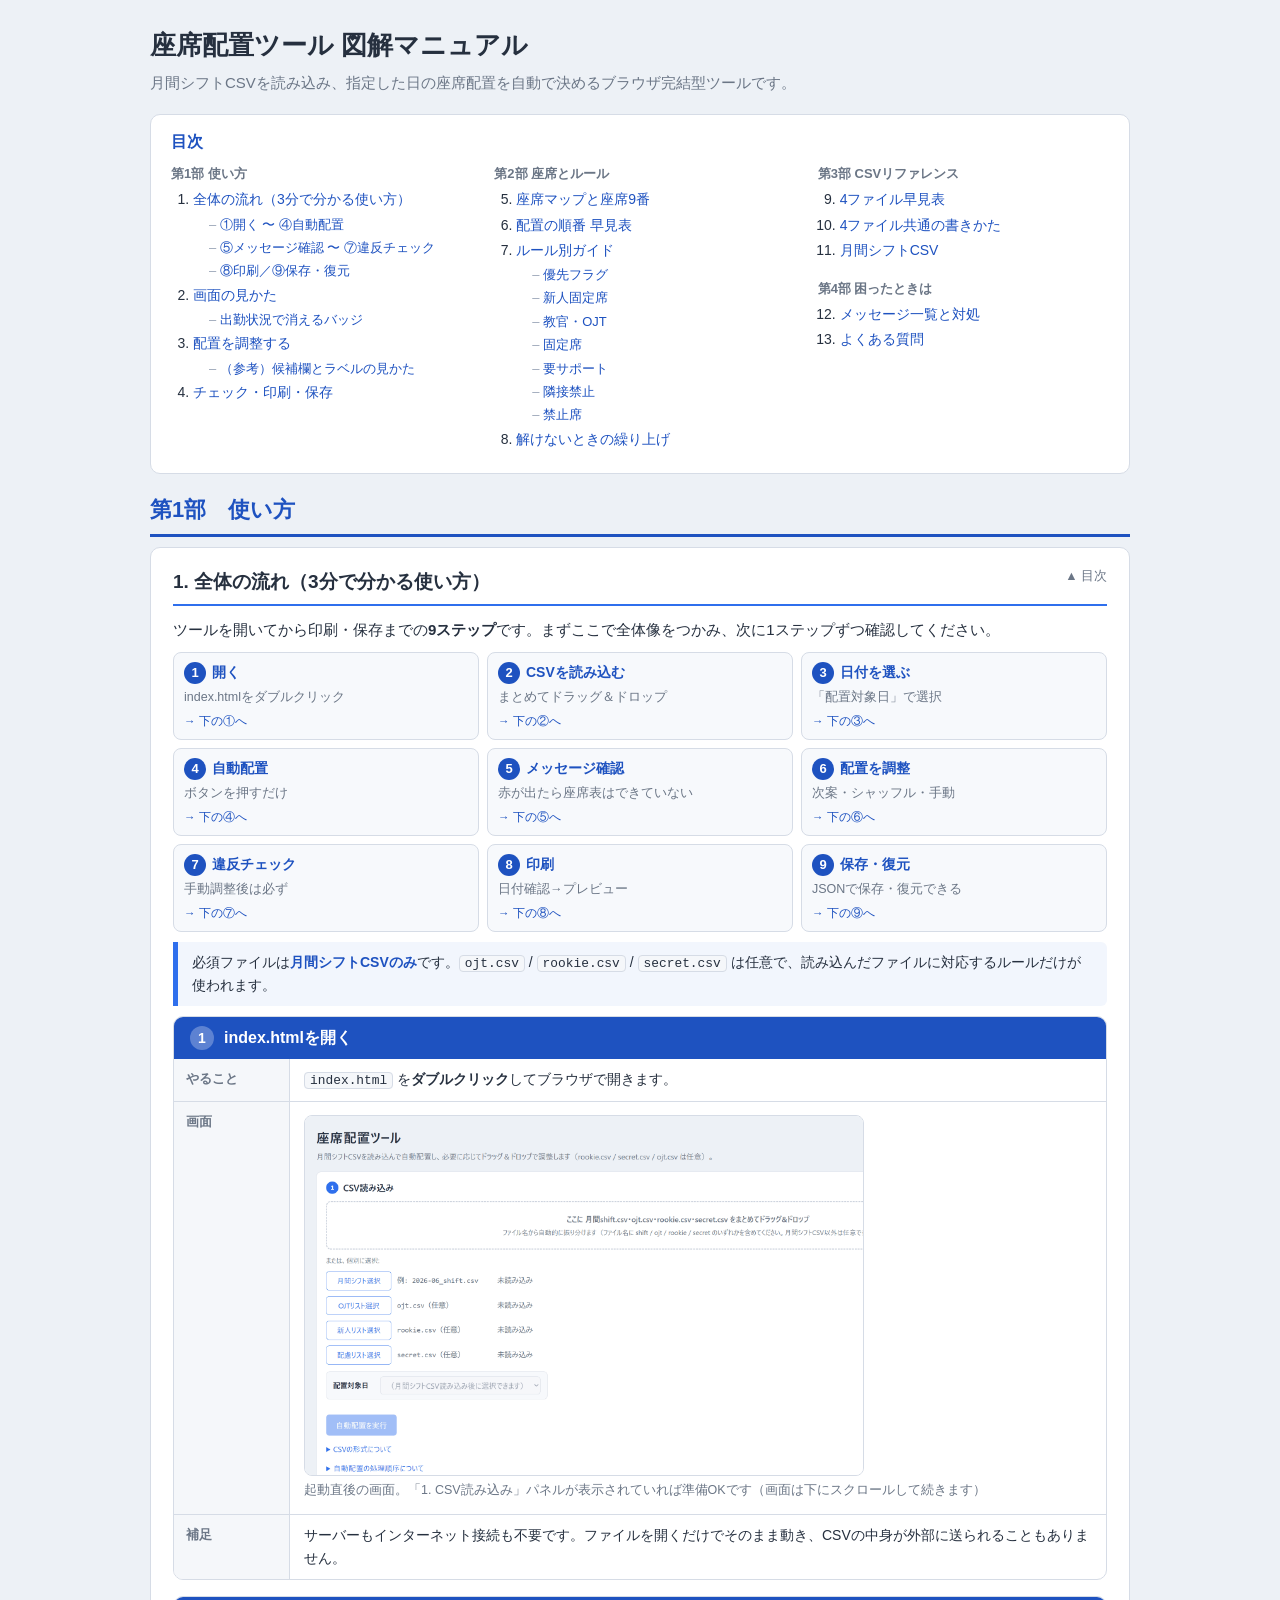
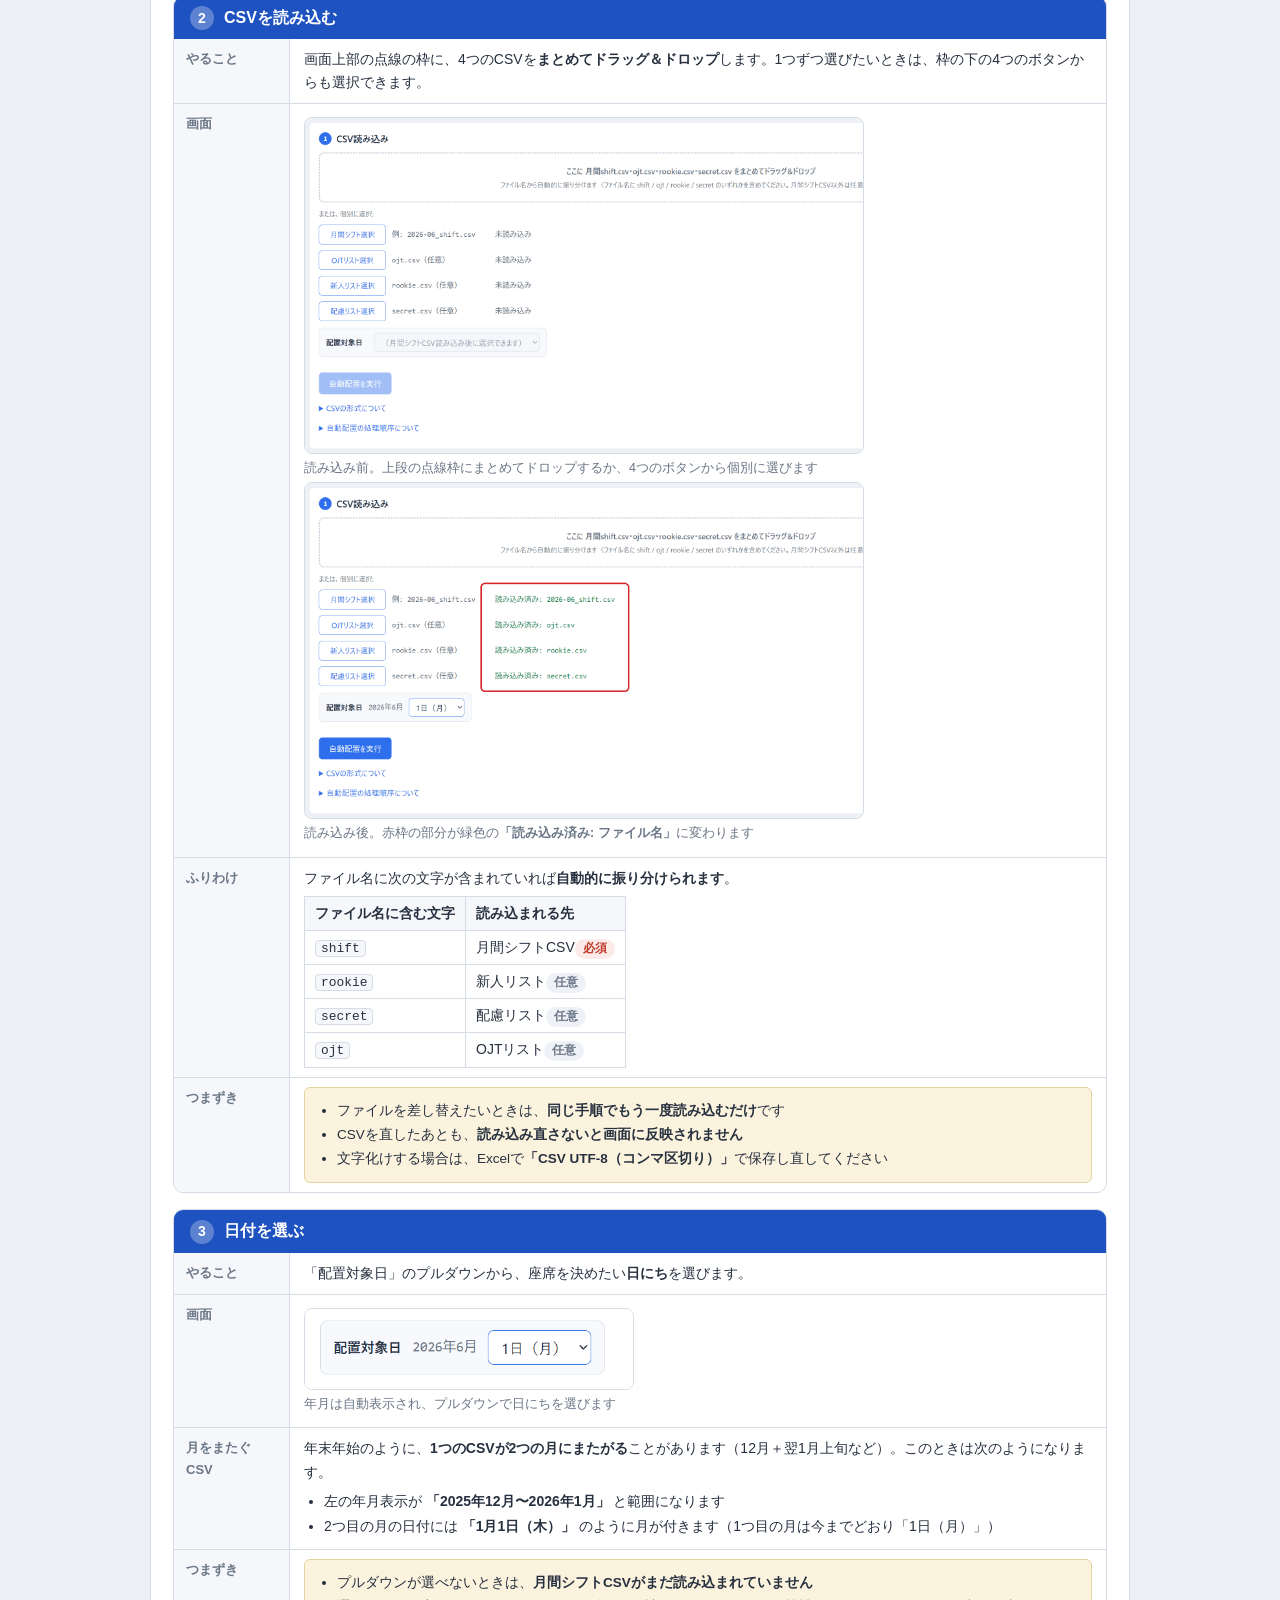
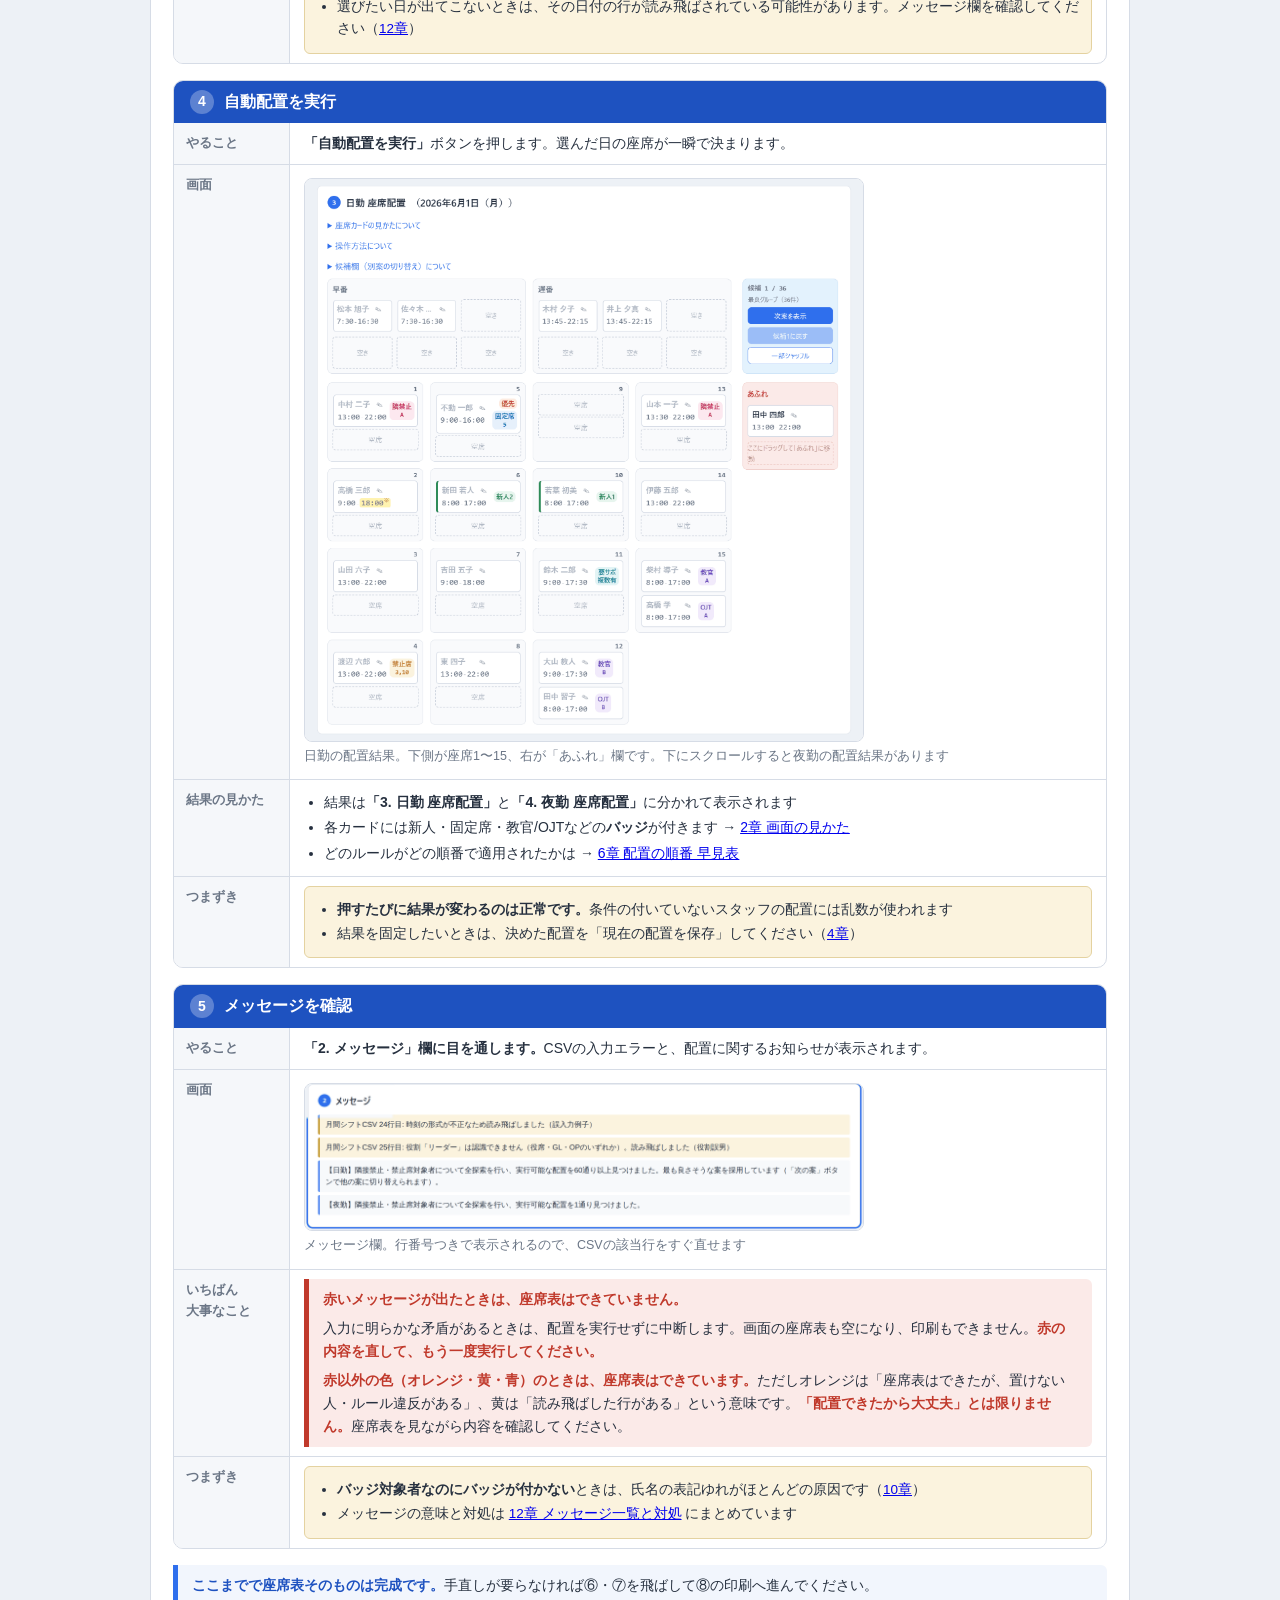
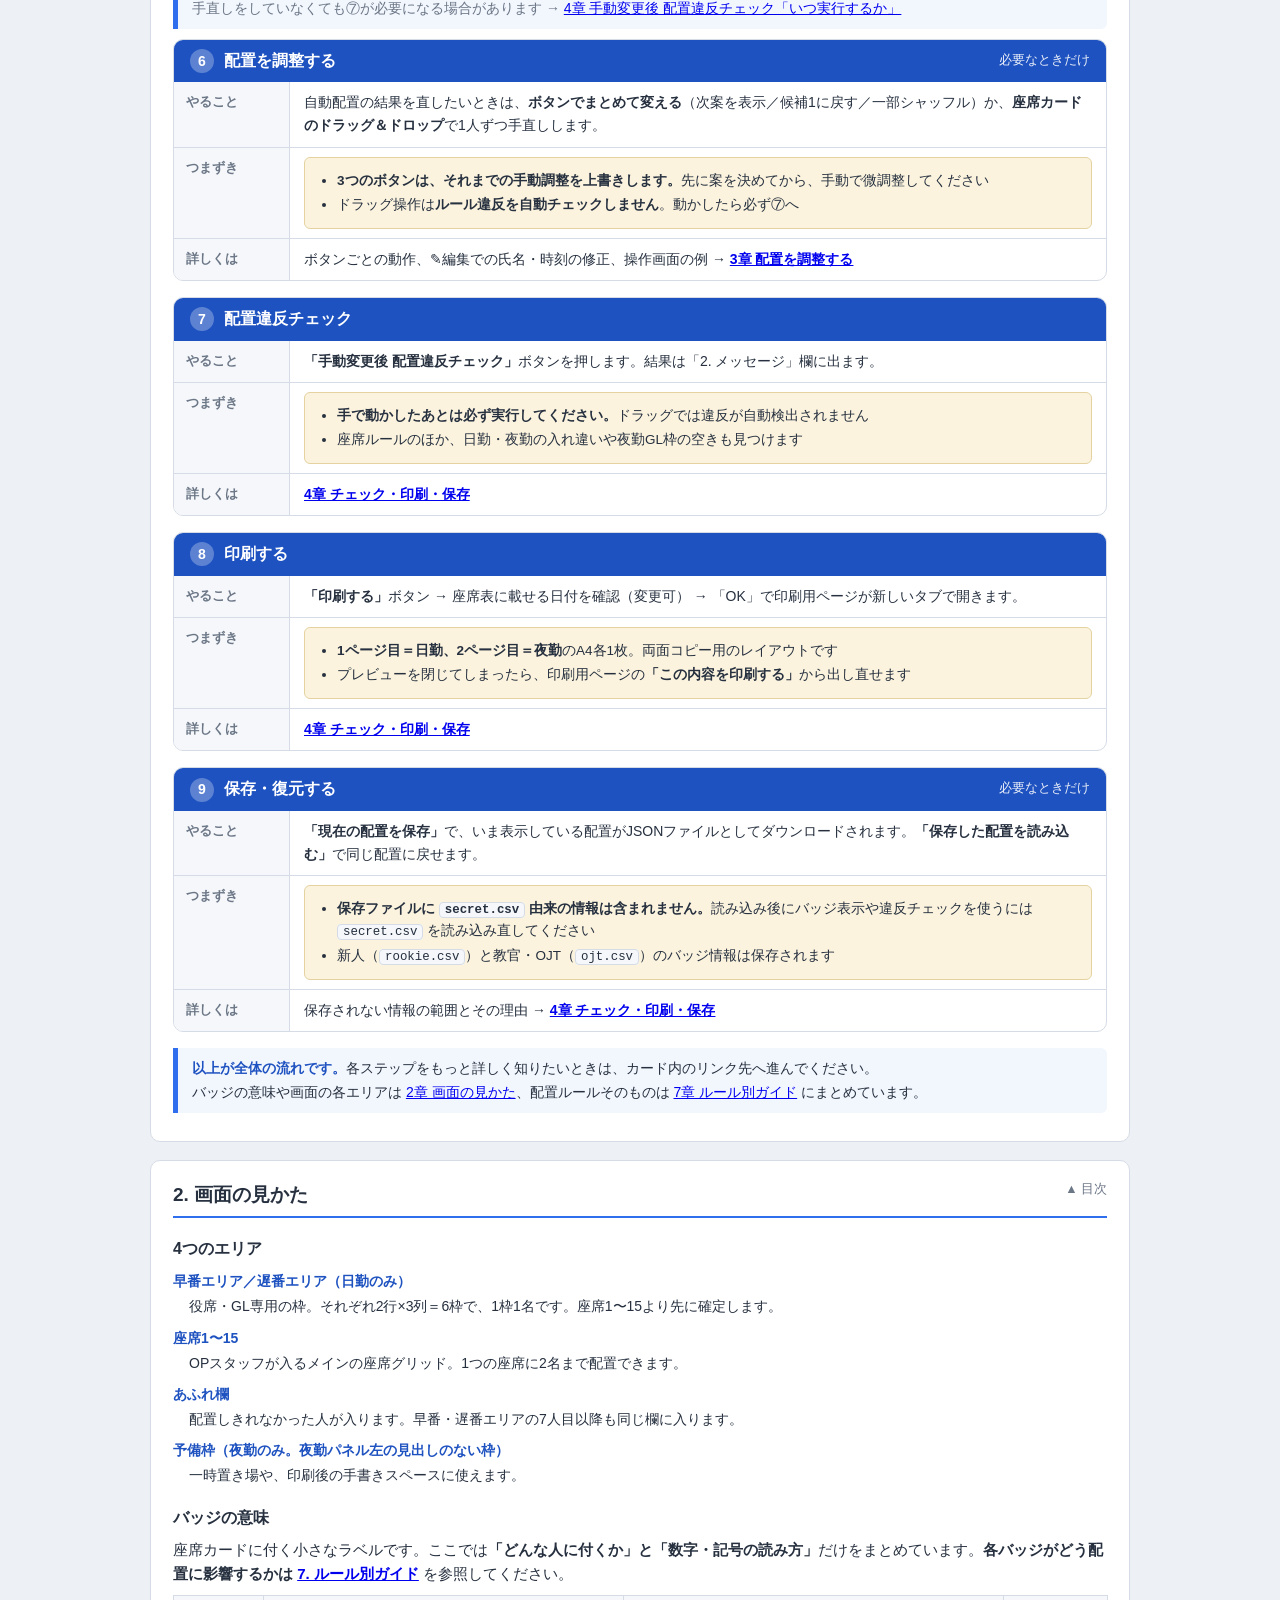
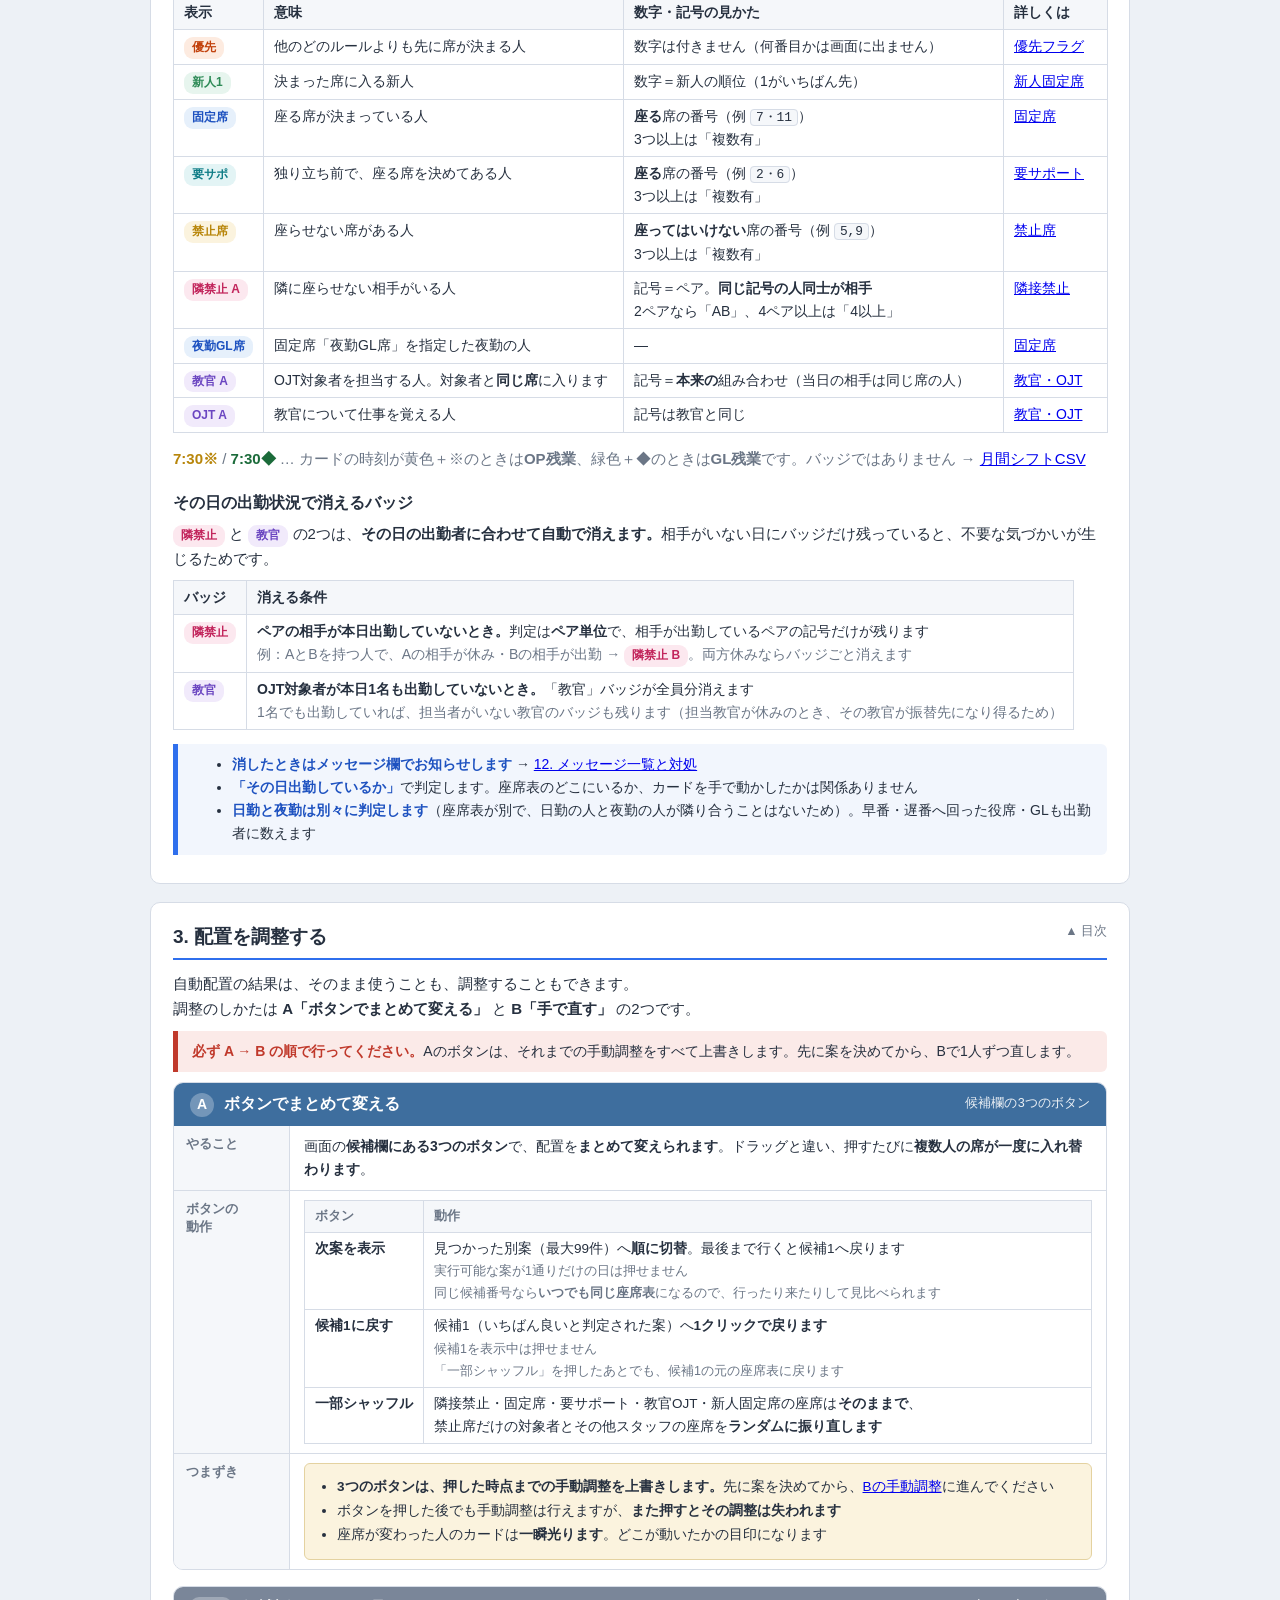
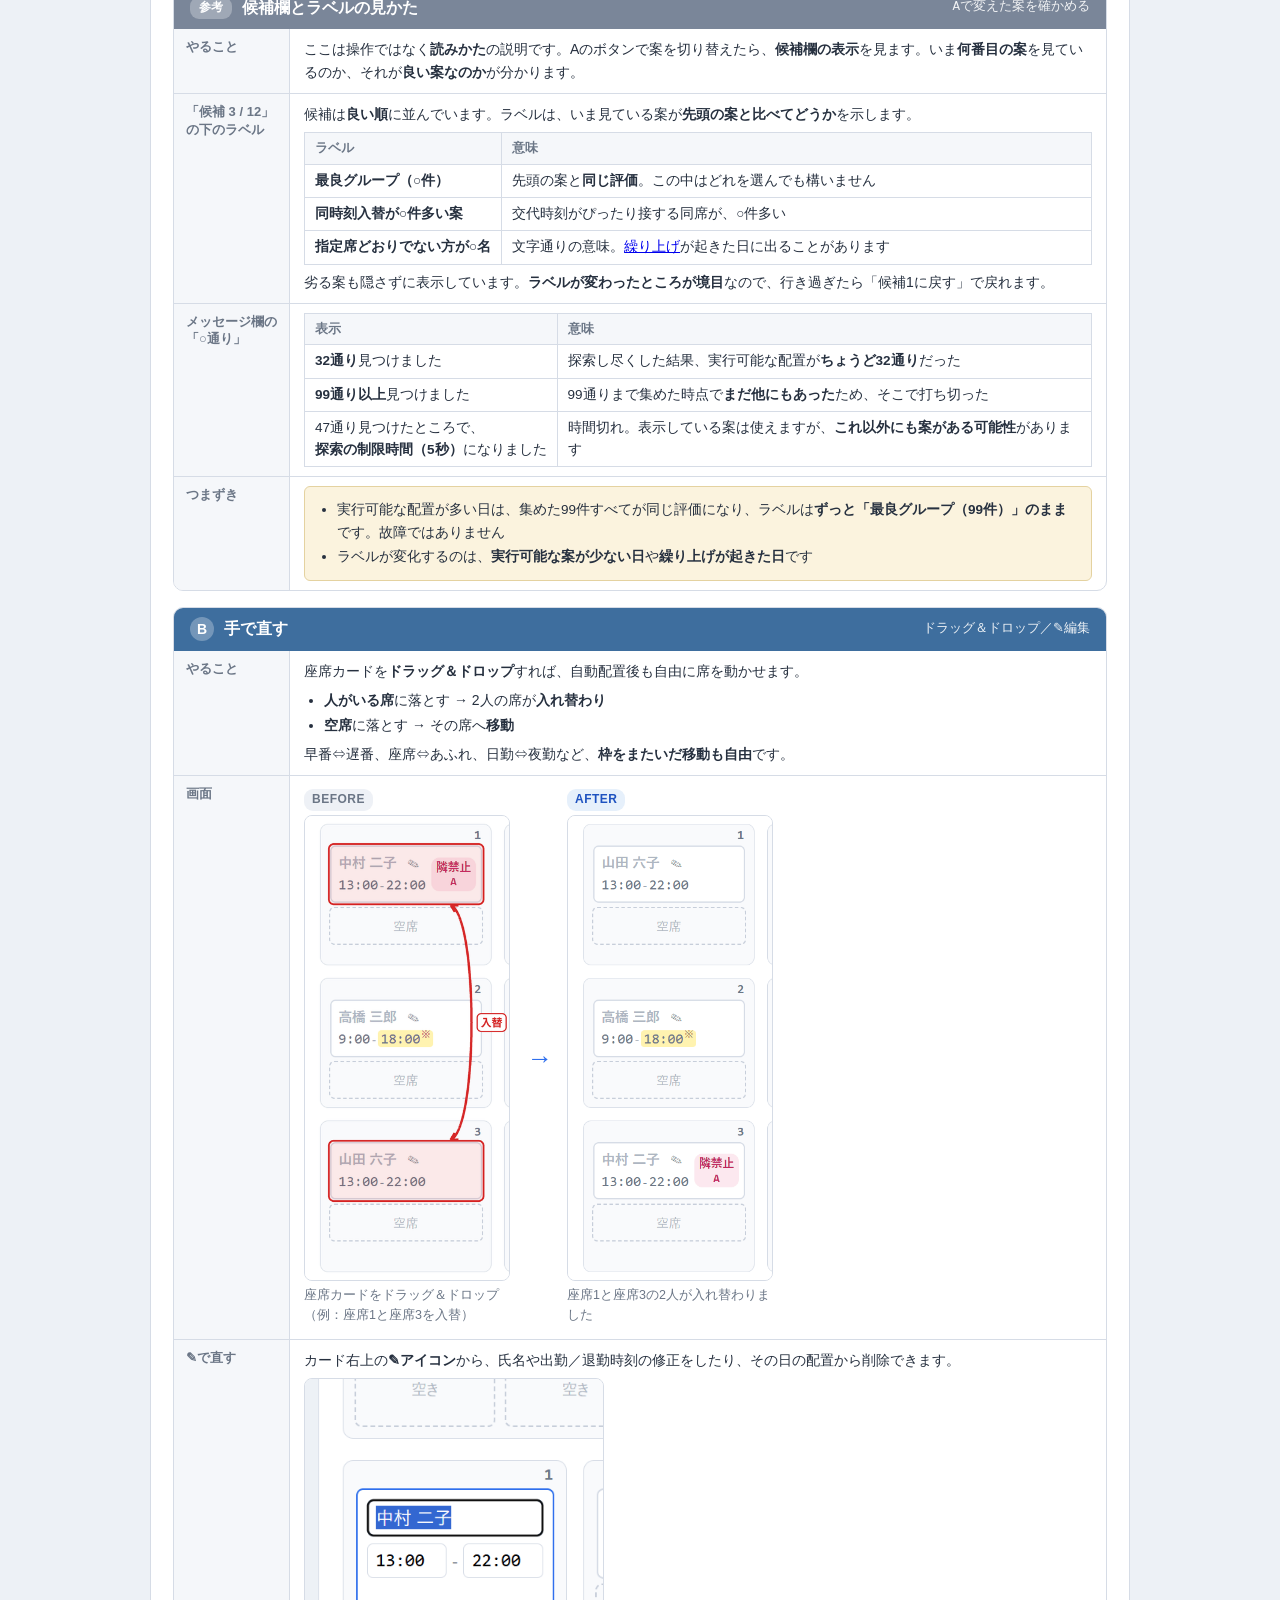
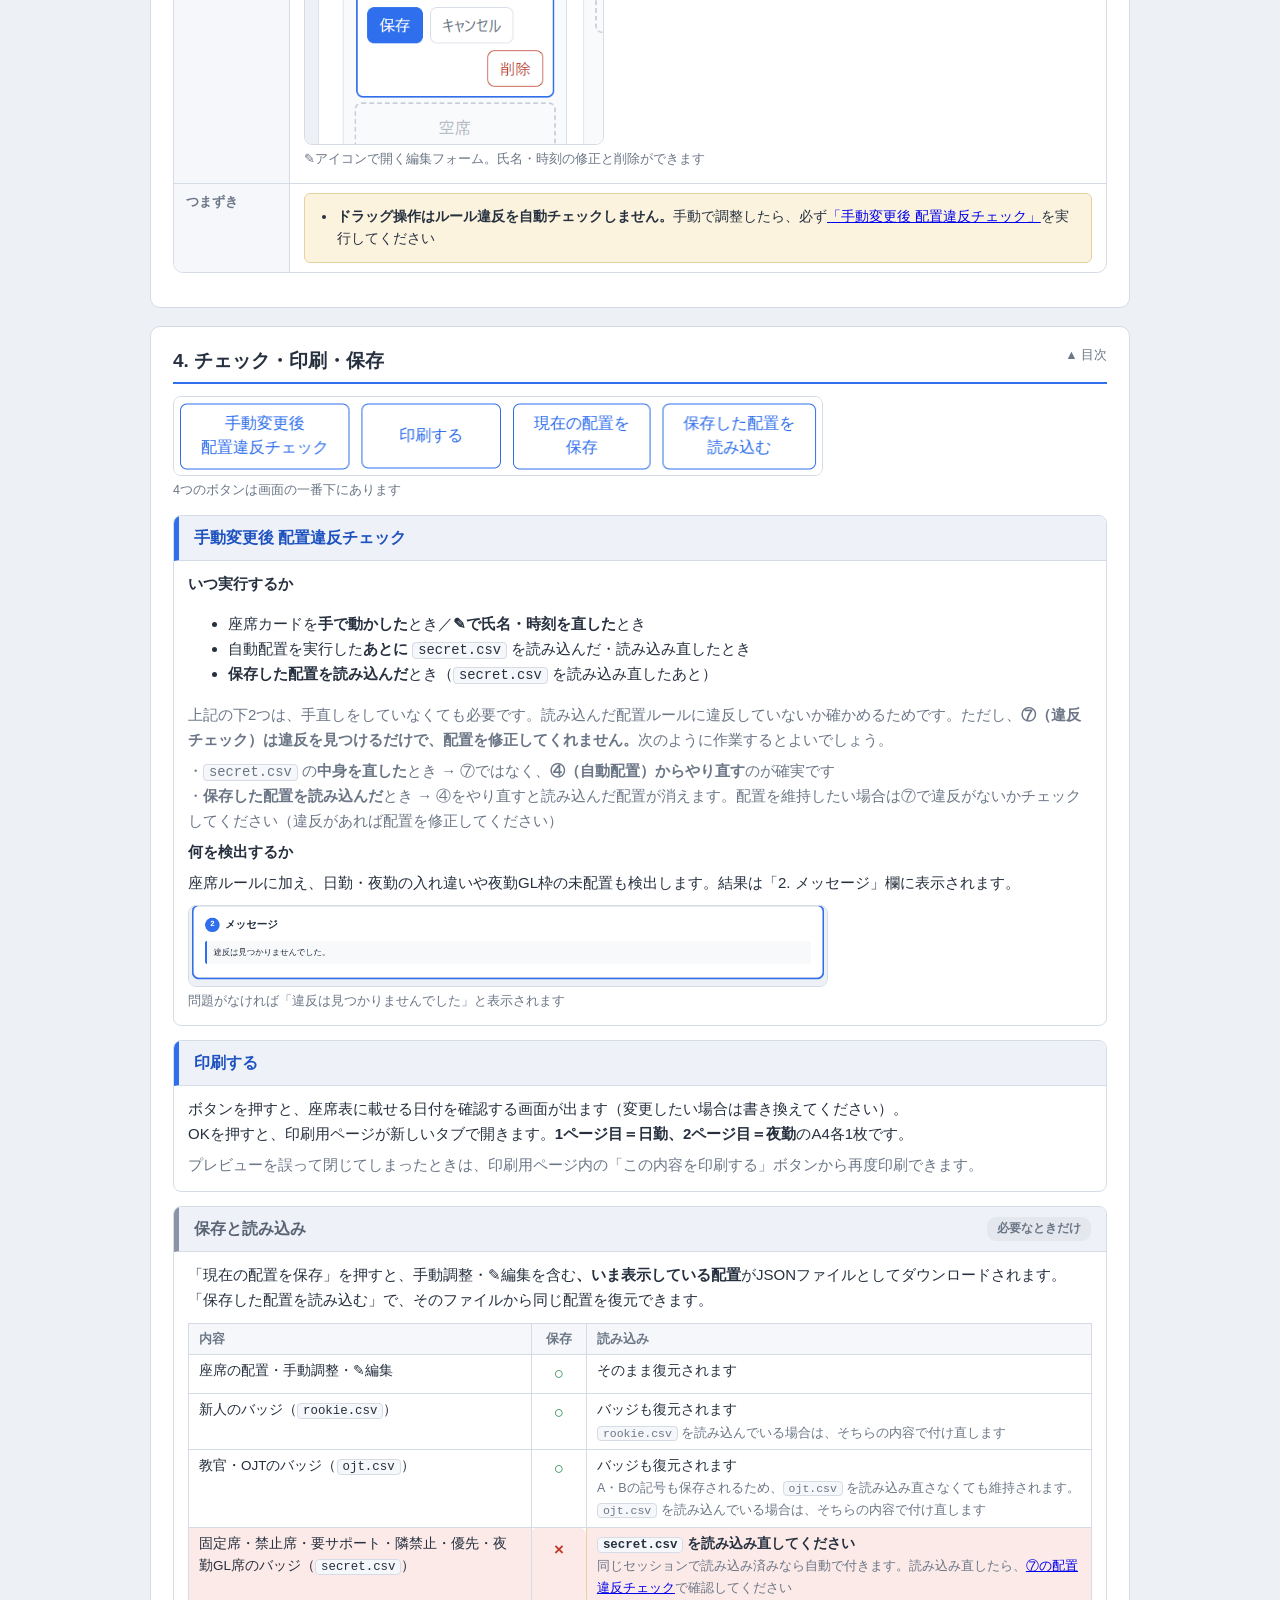
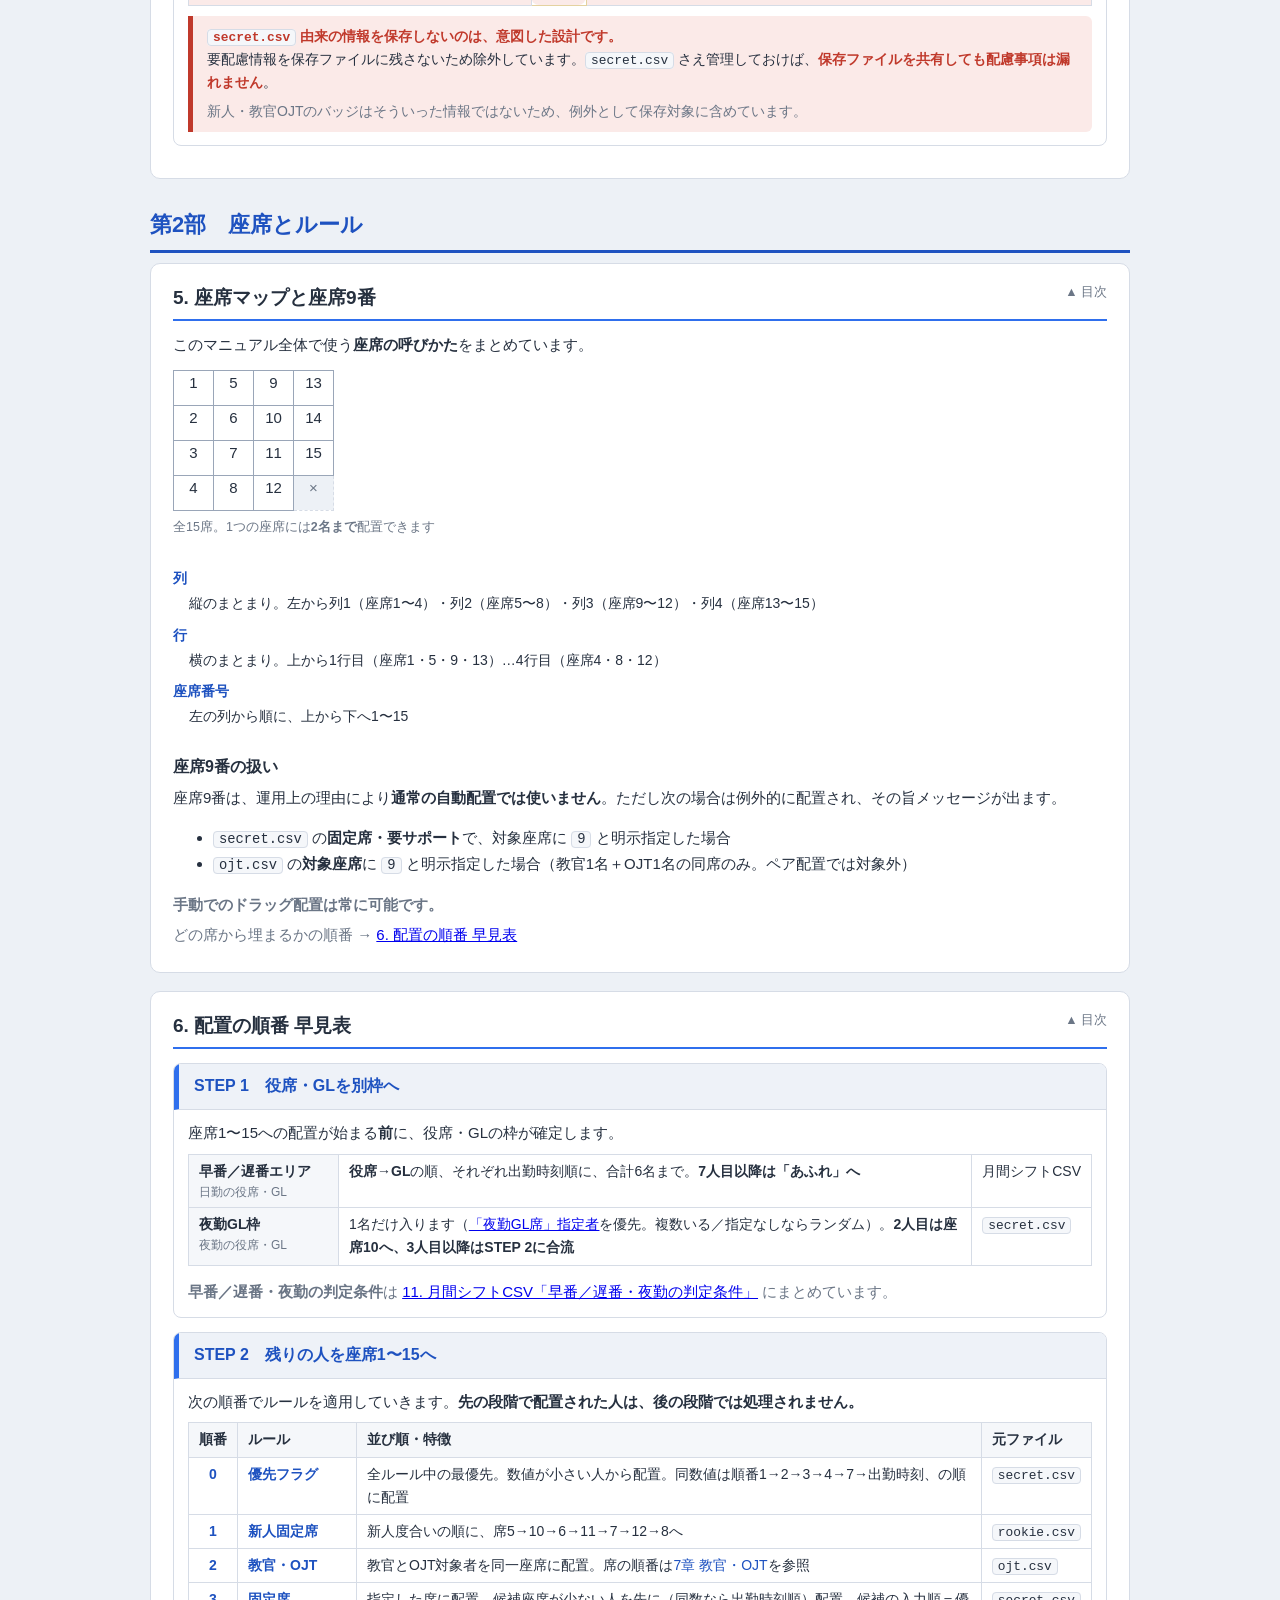
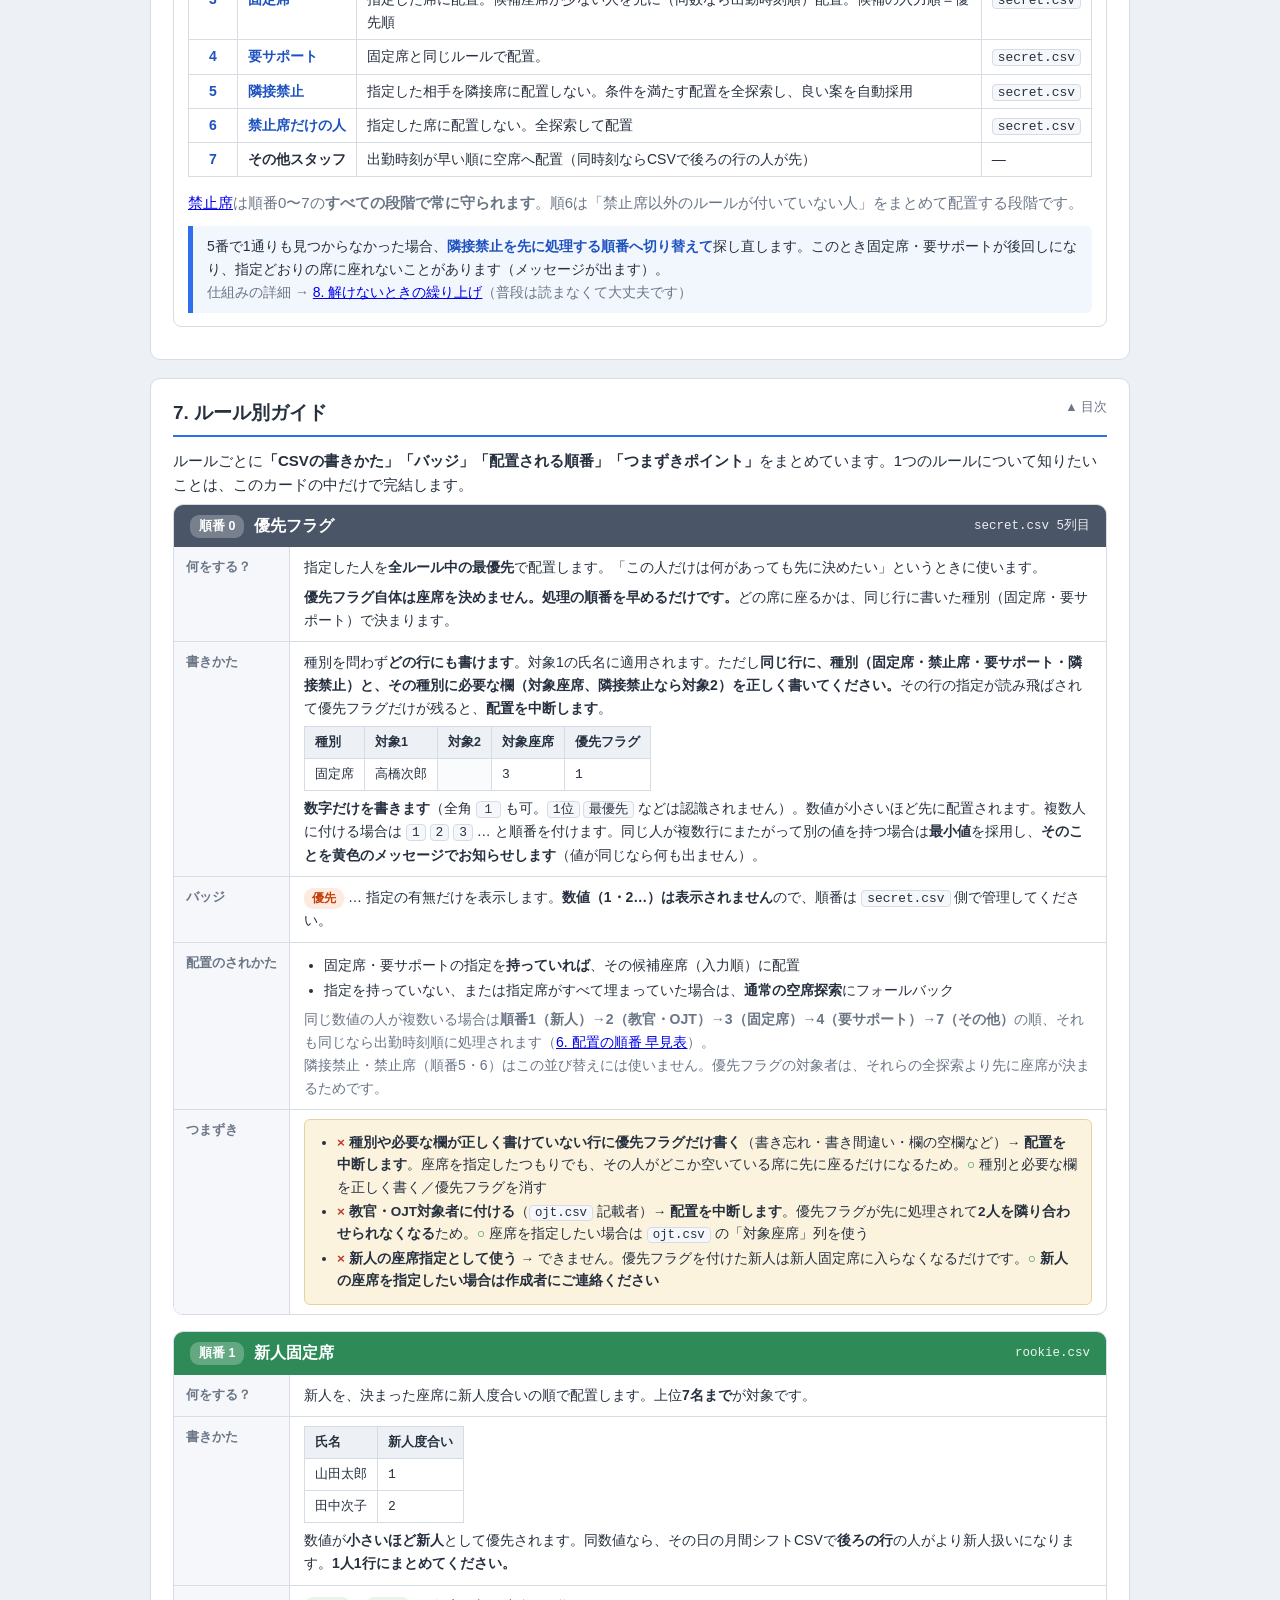
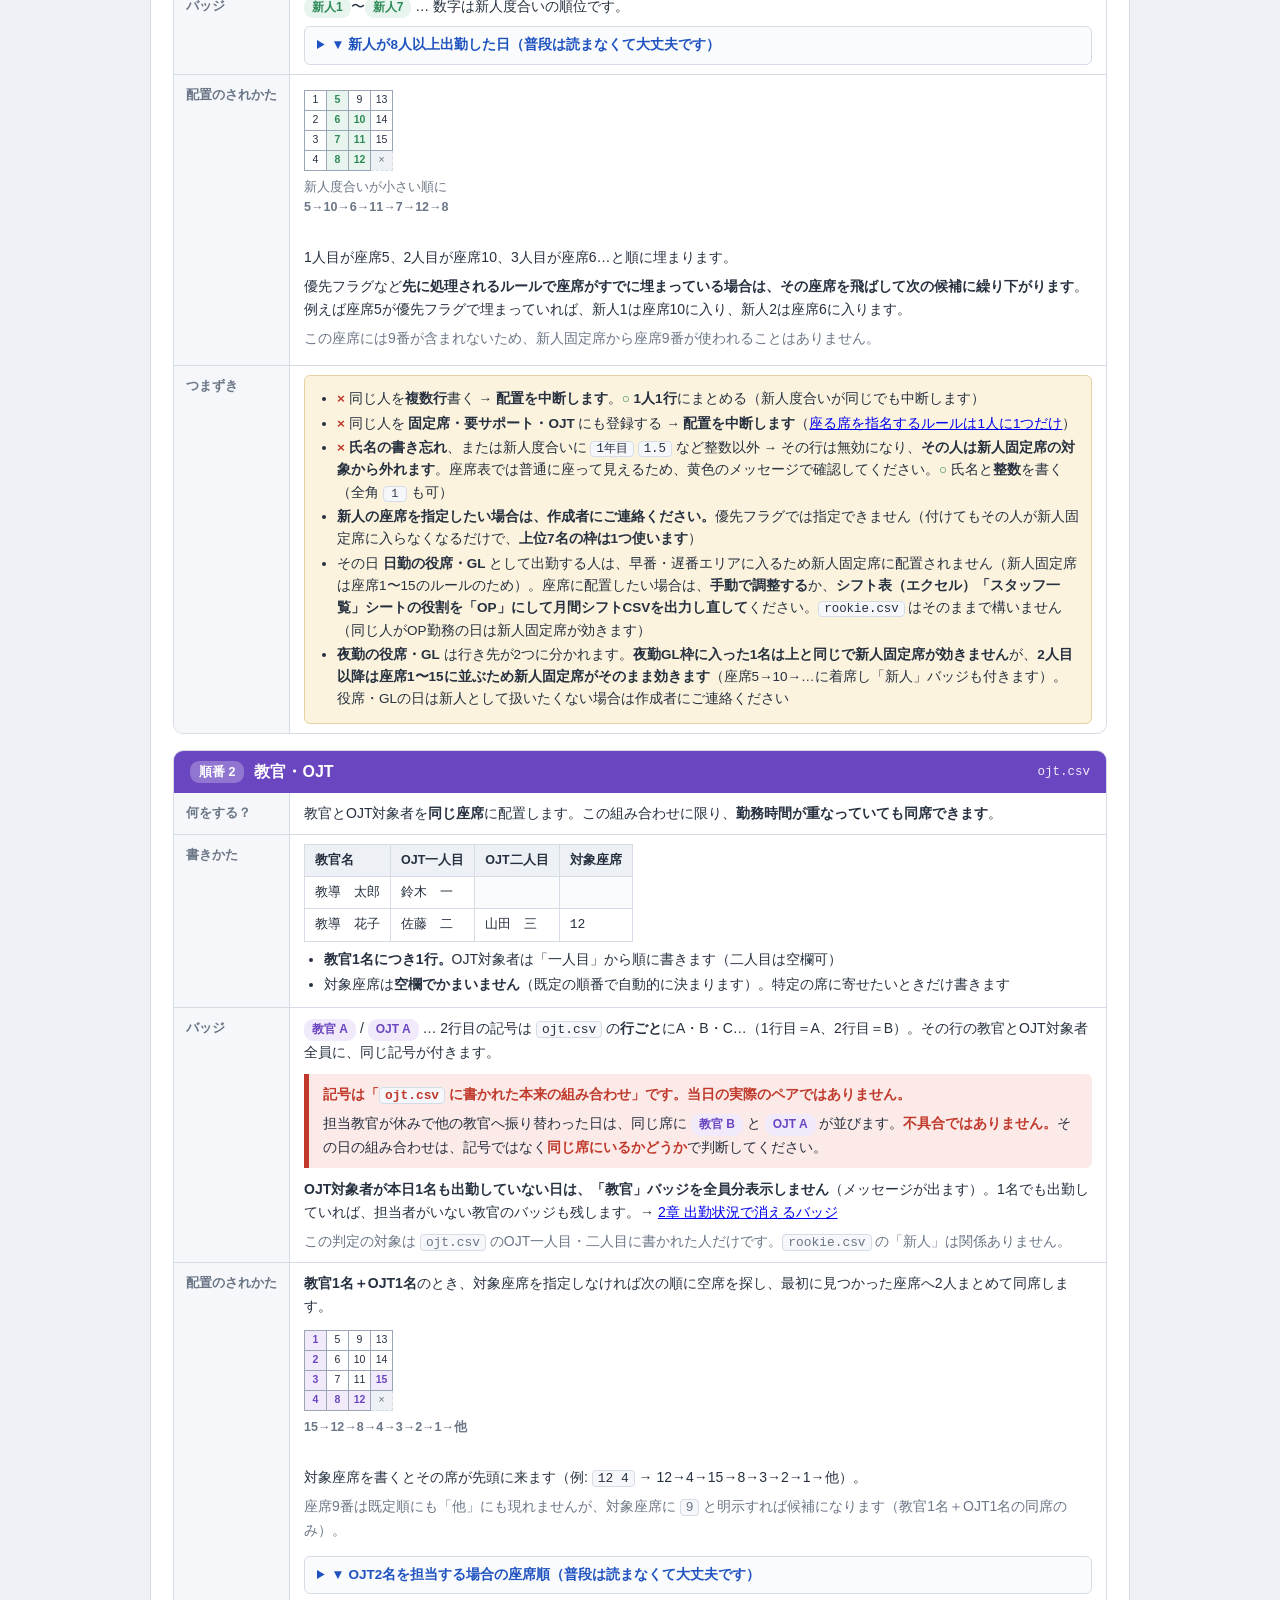
==== commit 82ef5ee6: "Add files via upload" ====
--- a/manual.html
+++ b/manual.html
@@ -601,7 +601,6 @@
           <li>左の年月表示が <b>「2025年12月〜2026年1月」</b> と範囲になります</li>
           <li>2つ目の月の日付には <b>「1月1日（木）」</b> のように月が付きます（1つ目の月は今までどおり「1日（月）」）</li>
         </ul>
-        <p class="note">月が付いていない日付＝左の年月表示の<b>最初の月</b>です。</p>
       </div></div>
       <div class="rrow"><div class="rlab">つまずき</div><div class="rval">
         <div class="pit"><ul>
@@ -810,7 +809,7 @@
         <td><a href="#r-adj">隣接禁止</a></td></tr>
 
     <tr><td><span class="bdg b-fix">夜勤GL席</span></td>
-        <td><code>secret.csv</code> で固定席「夜勤GL席」を<br>指定されている人（夜勤のみ）</td>
+        <td>固定席「夜勤GL席」を指定した夜勤の人</td>
         <td>—</td>
         <td><a href="#r-fix">固定席</a></td></tr>
 
@@ -993,9 +992,9 @@
         <li>自動配置を実行した<b>あとに</b> <code>secret.csv</code> を読み込んだ・読み込み直したとき</li>
         <li><b>保存した配置を読み込んだ</b>とき（<code>secret.csv</code> を読み込み直したあと）</li>
       </ul>
-      <p class="note">上記の下2つは、手直しをしていなくても必要です。読み込んだ配置ルールに違反していないか確かめるためです。ただし、<b>⑦は違反を見つけるだけで、配置を修正してくれません。</b>次のように作業するとよいでしょう。</p>
+      <p class="note">上記の下2つは、手直しをしていなくても必要です。読み込んだ配置ルールに違反していないか確かめるためです。ただし、<b>⑦（違反チェック）は違反を見つけるだけで、配置を修正してくれません。</b>次のように作業するとよいでしょう。</p>
       <p class="note">
-      ・<code>secret.csv</code> の<b>中身を直した</b>とき → ⑦ではなく、<b>④の自動配置からやり直す</b>のが確実です<br>
+      ・<code>secret.csv</code> の<b>中身を直した</b>とき → ⑦ではなく、<b>④（自動配置）からやり直す</b>のが確実です<br>
       ・<b>保存した配置を読み込んだ</b>とき → ④をやり直すと読み込んだ配置が消えます。配置を維持したい場合は⑦で違反がないかチェックしてください（違反があれば配置を修正してください）</p>
 
       <p><b>何を検出するか</b></p>
@@ -1171,12 +1170,12 @@
         <p><b>優先フラグ自体は座席を決めません。処理の順番を早めるだけです。</b>どの席に座るかは、同じ行に書いた種別（固定席・要サポート）で決まります。</p>
       </div></div>
       <div class="rrow"><div class="rlab">書きかた</div><div class="rval">
-        <p>種別を問わず<b>どの行にも書けます</b>。対象1の氏名に適用されます。ただし<b>同じ行に、種別（固定席・禁止席・要サポート・隣接禁止）と対象座席を正しく書いてください。</b>その行の指定が読み飛ばされて優先フラグだけが残ると、<b>配置を中断します</b>。</p>
+        <p>種別を問わず<b>どの行にも書けます</b>。対象1の氏名に適用されます。ただし<b>同じ行に、種別（固定席・禁止席・要サポート・隣接禁止）と、その種別に必要な欄（対象座席、隣接禁止なら対象2）を正しく書いてください。</b>その行の指定が読み飛ばされて優先フラグだけが残ると、<b>配置を中断します</b>。</p>
         <table class="csv">
           <tr><th>種別</th><th>対象1</th><th>対象2</th><th>対象座席</th><th>優先フラグ</th></tr>
           <tr><td>固定席</td><td>高橋次郎</td><td class="empty"></td><td>3</td><td>1</td></tr>
         </table>
-        <p>数値が小さいほど先に配置されます。複数人に付ける場合は <code>1</code> <code>2</code> <code>3</code> … と順番を付けます。同じ人が複数行にまたがって別の値を持つ場合は<b>最小値</b>を採用します。</p>
+        <p><b>数字だけを書きます</b>（全角 <code>１</code> も可。<code>1位</code> <code>最優先</code> などは認識されません）。数値が小さいほど先に配置されます。複数人に付ける場合は <code>1</code> <code>2</code> <code>3</code> … と順番を付けます。同じ人が複数行にまたがって別の値を持つ場合は<b>最小値</b>を採用し、<b>そのことを黄色のメッセージでお知らせします</b>（値が同じなら何も出ません）。</p>
       </div></div>
       <div class="rrow"><div class="rlab">バッジ</div><div class="rval">
         <span class="bdg b-prio">優先</span> … 指定の有無だけを表示します。<b>数値（1・2…）は表示されません</b>ので、順番は <code>secret.csv</code> 側で管理してください。
@@ -1191,12 +1190,9 @@
       </div></div>
       <div class="rrow"><div class="rlab">つまずき</div><div class="rval">
         <div class="pit"><ul>
-          <li><span class="x">×</span> 対象1が空欄のまま優先フラグだけ書く → 無視されます</li>
-          <li><span class="x">×</span> <b>種別・対象座席が正しく書けていない行に優先フラグだけ書く</b>（書き忘れ・書き間違い・対象座席の空欄など）→ <b>配置を中断します</b>。座席を指定したつもりでも、その人がどこか空いている席に先に座るだけになるため。<span class="o">○</span> 種別と対象座席を正しく書く／優先フラグを消す</li>
+          <li><span class="x">×</span> <b>種別や必要な欄が正しく書けていない行に優先フラグだけ書く</b>（書き忘れ・書き間違い・欄の空欄など）→ <b>配置を中断します</b>。座席を指定したつもりでも、その人がどこか空いている席に先に座るだけになるため。<span class="o">○</span> 種別と必要な欄を正しく書く／優先フラグを消す</li>
           <li><span class="x">×</span> <b>教官・OJT対象者に付ける</b>（<code>ojt.csv</code> 記載者）→ <b>配置を中断します</b>。優先フラグが先に処理されて<b>2人を隣り合わせられなくなる</b>ため。<span class="o">○</span> 座席を指定したい場合は <code>ojt.csv</code> の「対象座席」列を使う</li>
           <li><span class="x">×</span> <b>新人の座席指定として使う</b> → できません。優先フラグを付けた新人は新人固定席に入らなくなるだけです。<span class="o">○</span> <b>新人の座席を指定したい場合は作成者にご連絡ください</b></li>
-          <li><span class="x">×</span> <code>1位</code> <code>最優先</code> など数値以外 → 認識されません。<span class="o">○</span> 数字だけを書く（全角 <code>１</code> も可）</li>
-          <li>優先フラグは<b>繰り上げの対象外</b>です。どの段階でも必ず最初に処理されます</li>
         </ul></div>
       </div></div>
     </div>
@@ -1215,7 +1211,7 @@
           <tr><td>山田太郎</td><td>1</td></tr>
           <tr><td>田中次子</td><td>2</td></tr>
         </table>
-        <p>数値が<b>小さいほど新人</b>として優先されます。同数値なら、その日の月間シフトCSVで<b>後ろの行</b>の人がより新人扱いになります。</p>
+        <p>数値が<b>小さいほど新人</b>として優先されます。同数値なら、その日の月間シフトCSVで<b>後ろの行</b>の人がより新人扱いになります。<b>1人1行にまとめてください。</b></p>
       </div></div>
       <div class="rrow"><div class="rlab">バッジ</div><div class="rval">
         <p><span class="bdg b-rookie">新人1</span>〜<span class="bdg b-rookie">新人7</span> … 数字は新人度合いの順位です。</p>
@@ -1252,14 +1248,12 @@
       </div></div>
       <div class="rrow"><div class="rlab">つまずき</div><div class="rval">
         <div class="pit"><ul>
-          <li><span class="x">×</span> 新人度合いに <code>1年目</code> <code>1.5</code> など整数以外 → 読み飛ばされます。<span class="o">○</span> <b>整数</b>だけを書く（全角 <code>１</code> も可）</li>
-          <li>その日 <b>日勤の役席・GL</b> として出勤する人は、早番・遅番エリアに入るため新人固定席が効きません（新人固定席は座席1〜15のルールのため）。メッセージが出ますが<b>対処は不要です。</b>同じ人がOP勤務の日は新人固定席が効くので、<code>rookie.csv</code> はそのままにしておいてください</li>
+          <li><span class="x">×</span> 同じ人を<b>複数行</b>書く → <b>配置を中断します</b>。<span class="o">○</span> <b>1人1行</b>にまとめる（新人度合いが同じでも中断します）</li>
+          <li><span class="x">×</span> 同じ人を <b>固定席・要サポート・OJT</b> にも登録する → <b>配置を中断します</b>（<a href="#sec-one-seat-rule">座る席を指名するルールは1人に1つだけ</a>）</li>
+          <li><span class="x">×</span> <b>氏名の書き忘れ</b>、または新人度合いに <code>1年目</code> <code>1.5</code> など整数以外 → その行は無効になり、<b>その人は新人固定席の対象から外れます</b>。座席表では普通に座って見えるため、黄色のメッセージで確認してください。<span class="o">○</span> 氏名と<b>整数</b>を書く（全角 <code>１</code> も可）</li>
+          <li><b>新人の座席を指定したい場合は、作成者にご連絡ください。</b>優先フラグでは指定できません（付けてもその人が新人固定席に入らなくなるだけで、<b>上位7名の枠は1つ使います</b>）</li>
+          <li>その日 <b>日勤の役席・GL</b> として出勤する人は、早番・遅番エリアに入るため新人固定席に配置されません（新人固定席は座席1〜15のルールのため）。座席に配置したい場合は、<b>手動で調整する</b>か、<b>シフト表（エクセル）「スタッフ一覧」シートの役割を「OP」にして月間シフトCSVを出力し直して</b>ください。<code>rookie.csv</code> はそのままで構いません（同じ人がOP勤務の日は新人固定席が効きます）</li>
           <li><b>夜勤の役席・GL</b> は行き先が2つに分かれます。<b>夜勤GL枠に入った1名は上と同じで新人固定席が効きません</b>が、<b>2人目以降は座席1〜15に並ぶため新人固定席がそのまま効きます</b>（座席5→10→…に着席し「新人」バッジも付きます）。役席・GLの日は新人として扱いたくない場合は作成者にご連絡ください</li>
-          <li><span class="x">×</span> 同じ人を <b>固定席・要サポート・OJT</b> にも登録する → <b>配置を中断します</b>（<a href="#sec-one-seat-rule">座る席を指名するルールは1人に1つだけ</a>）</li>
-          <li><b>新人の座席を指定したい場合は、作成者にご連絡ください。</b>優先フラグでは指定できません（付けるとその人は新人固定席に入らなくなるだけです）</li>
-          <li>同じ人を複数行書いた場合、<b>最初の行のみ</b>使われます</li>
-          <li>新人に<b>優先フラグを併用</b>すると、その人は新人固定席に入りませんが、<b>上位7名の枠は1つ使います</b>。新人が7名以内の日は影響ありません</li>
-          <li>OJT対象者が新人固定席の上位7名を兼ねる場合は、<b>新人固定席が優先</b>され、教官とは同席しません</li>
         </ul></div>
       </div></div>
     </div>
@@ -1279,7 +1273,7 @@
           <tr><td>教導　花子</td><td>佐藤　二</td><td>山田　三</td><td>12</td></tr>
         </table>
         <ul>
-          <li><b>教官1名につき1行。</b>OJT一人目は必須、二人目は空欄可</li>
+          <li><b>教官1名につき1行。</b>OJT対象者は「一人目」から順に書きます（二人目は空欄可）</li>
           <li>対象座席は<b>空欄でかまいません</b>（既定の順番で自動的に決まります）。特定の席に寄せたいときだけ書きます</li>
         </ul>
       </div></div>
@@ -1374,7 +1368,8 @@
               </tr>
               <tr>
                 <td><b>教官が役席・GL</b></td>
-                <td>担当OJTが出勤する日は、教官も早番／遅番エリアではなく<b>座席1〜15側</b>へ配置されます。</td>
+                <td>担当OJT対象者が<b>日勤のOP</b>として出勤する日は、教官も早番／遅番エリアではなく<b>座席1〜15側</b>へ配置されます。<br>
+                  <span class="note">対象者が<b>夜勤</b>の日、または対象者自身が<b>役席・GL</b>の日は、対象者が座席1〜15に来ず同席が成立しないため、教官は早番／遅番エリアに残ります。</span></td>
               </tr>
             </table>
           </div>
@@ -1382,12 +1377,10 @@
       </div></div>
       <div class="rrow"><div class="rlab">つまずき</div><div class="rval">
         <div class="pit"><ul>
-          <li><span class="x">×</span> 同じ教官を2行以上に書く → エラーになります。<span class="o">○</span> 1行にまとめ、OJT対象者は「一人目」「二人目」の列に分ける（<b>3名以上は担当できません</b>）</li>
-          <li><span class="x">×</span> 同じOJT対象者を複数の教官に紐づける → エラーになります</li>
-          <li><span class="x">×</span> OJT一人目と二人目に同じ氏名 → その行は読み飛ばされます</li>
-          <li><span class="x">×</span> 教官名とOJT対象者に同じ氏名 → その行は読み飛ばされます</li>
-          <li><span class="x">×</span> <b>同じ人を、ある行の「教官名」と別の行の「OJT対象者」の両方に書く</b> → エラーになります。<b>同じ方のカードが座席表に2枚できてしまう</b>ためです。<span class="o">○</span> OJTを卒業して教官になったら、<b>対象者として書かれていた古い行を消してください</b></li>
-          <li><span class="x">×</span> <b>教官を <code>rookie.csv</code> にも載せる</b> → エラーになります。新人固定席は教官・OJTより先に処理されるため、教官が先に着席してしまい、OJT対象者と隣り合わせられません。<span class="o">○</span> 教官として使う方は <code>rookie.csv</code> から外してください</li>
+          <li><span class="x">×</span> 同じ教官を2行以上に書く → <b>配置を中断します</b>。<span class="o">○</span> 1行にまとめ、OJT対象者は「一人目」「二人目」の列に分ける（<b>3名以上は担当できません</b>）</li>
+          <li><span class="x">×</span> 同じOJT対象者を複数の教官に紐づける → <b>配置を中断します</b>。<span class="o">○</span> 担当する教官を1名に決める</li>
+          <li><span class="x">×</span> <b>同じ人を、ある行の「教官名」と別の行の「OJT対象者」の両方に書く</b> → <b>配置を中断します</b>。<b>同じ方のカードが座席表に2枚できてしまう</b>ためです。<span class="o">○</span> OJTを卒業して教官になったら、<b>対象者として書かれていた古い行を消してください</b></li>
+          <li><span class="x">×</span> <b>教官を <code>rookie.csv</code> にも載せる</b> → <b>配置を中断します</b>。新人固定席は教官・OJTより先に処理されるため、教官が先に着席してしまい、OJT対象者と隣り合わせられません。<span class="o">○</span> 教官として使う方は <code>rookie.csv</code> から外してください</li>
           <li><span class="x">×</span> 教官とOJT対象者を<a href="#r-adj">隣接禁止</a>にする → <b>オレンジのメッセージ</b>が出ます。教官・OJTの同席は「教官＋一人目の座席」と「その隣の二人目の座席」に固定されているため、隣接禁止とは両立できません</li>
           <li>教官とOJT対象者が<b>日勤側・夜勤側に分かれた日</b>は、座席表が別物のため同席できず、<b>黄色のメッセージ</b>が出ます（<a href="#sec-messages">12章</a>）</li>
         </ul></div>
@@ -1429,8 +1422,8 @@
       </div></div>
       <div class="rrow"><div class="rlab">つまずき</div><div class="rval">
         <div class="pit"><ul>
-          <li><span class="x">×</span> 同じ人の固定席を2行に分ける → <b>自動配置が実行できません</b>。<span class="o">○</span> <code>7 11</code> のように1行にまとめる</li>
-          <li><span class="x">×</span> 禁止席・要サポートに <code>夜勤GL席</code> と書く → <span class="o">○</span> 「夜勤GL席」は固定席のみ</li>
+          <li><span class="x">×</span> 同じ人の固定席を2行に分ける → <b>配置を中断します</b>。<span class="o">○</span> <code>7 11</code> のように1行にまとめる</li>
+          <li><span class="x">×</span> 固定席に書いた座席を、<b>同じ人の禁止席にも書く</b> → <b>配置を中断します</b>。<span class="o">○</span> どちらか一方を消す（<b>一部だけ重なっている場合も中断します</b>。座れる席が黙って1つ減るためです）</li>
           <li>座席9番を指定した場合は配置されますが、確認メッセージが出ます（<a href="#def-seat9">座席9番の扱い</a>）</li>
         </ul></div>
       </div></div>
@@ -1459,8 +1452,8 @@
       </div></div>
       <div class="rrow"><div class="rlab">つまずき</div><div class="rval">
         <div class="pit"><ul>
-          <li><span class="x">×</span> 同じ人の要サポートを2行に分ける → <b>自動配置が実行できません</b>。<span class="o">○</span> 1行にまとめる</li>
-          <li><span class="x">×</span> 対象座席に <code>夜勤GL席</code> → <span class="o">○</span> 「夜勤GL席」は固定席のみ</li>
+          <li><span class="x">×</span> 同じ人の要サポートを2行に分ける → <b>配置を中断します</b>。<span class="o">○</span> 1行にまとめる</li>
+          <li><span class="x">×</span> 指定した座席を、<b>同じ人の禁止席にも書く</b> → <b>配置を中断します</b>。<span class="o">○</span> どちらか一方を消す</li>
         </ul></div>
       </div></div>
     </div>
@@ -1535,7 +1528,6 @@
       </div></div>
       <div class="rrow"><div class="rlab">つまずき</div><div class="rval">
         <div class="pit"><ul>
-          <li><span class="x">×</span> 対象2を空欄にする → 「対象者名が不足しています」と警告が出て、その行は無視されます</li>
           <li>3人以上をまとめて指定することはできません。<span class="o">○</span> 相手ごとに1行ずつ書く</li>
           <li>解けない日は隣接禁止の順番が繰り上がります → <a href="#sec-escalation">8. 解けないときの繰り上げ</a></li>
         </ul></div>
@@ -1566,15 +1558,16 @@
       </div></div>
       <div class="rrow"><div class="rlab">つまずき</div><div class="rval">
         <div class="pit"><ul>
-          <li><span class="x">×</span> 同じ人の禁止席を2行に分ける → <b>自動配置が実行できません</b>。<span class="o">○</span> <code>5 9</code> のように1行にまとめる</li>
-          <li>禁止席で15席すべてを塞ぐと当然どこにも座れません。実行前に矛盾として検知されます</li>
+          <li><span class="x">×</span> 同じ人の禁止席を2行に分ける → <b>配置を中断します</b>。<span class="o">○</span> <code>5 9</code> のように1行にまとめる</li>
+          <li><span class="x">×</span> 禁止席が多すぎて<b>座れる席が1つも残らない</b> → <b>配置を中断します</b>。座席9番は残り席に数えないため、<b>1〜8番と10〜15番の14席</b>を塞いだ時点でゼロ扱いです（<a href="#def-seat9">座席9番の扱い</a>）</li>
+          <li><span class="x">×</span> <a href="#r-fix">固定席</a>・<a href="#r-sup">要サポート</a>で指定した座席を、同じ人の禁止席にも書く → <b>配置を中断します</b></li>
         </ul></div>
       </div></div>
     </div>
   </div>
 
   <div class="callout">
-    <p><b>1人に複数の指定をしたいとき</b>は、<b>種別が違えば別の行にします（隣接禁止を除く）</b>。</p>
+    <p><b>1人に複数の指定をしたいとき</b>は、<b>種別ごとに1行ずつ</b>書きます。<b>同じ種別を2行に分けることはできません</b>（<a href="#r-adj">隣接禁止</a>だけは、相手ごとに1行ずつ書きます）。</p>
     <table class="csv">
       <tr><th>種別</th><th>対象1</th><th>対象2</th><th>対象座席</th><th>優先フラグ</th></tr>
       <tr><td>固定席</td><td>山田太郎</td><td class="empty"></td><td>7 11</td><td class="empty"></td></tr>
@@ -1683,7 +1676,7 @@
       <div class="ng">
         <b class="t">よくある間違い</b>
         <ul>
-          <li><span class="x">×</span> 開始時刻に <code>30:00</code> など24時以降を書く → <span class="o">○</span> 開始時刻は<b>その日の 0:00〜23:59</b>（24時以降の表記が使えるのは<b>終了時刻だけ</b>）</li>
+          <li><span class="x">×</span> 開始時刻に <code>30:00</code> 以降を書く → <span class="o">○</span> 開始時刻は <b>0:00〜29:59</b>（日付をまたいで始まる勤務は24時以降の表記が使えます。例: 翌1:00は <code>25:00</code>）</li>
           <li><span class="x">×</span> 終了時刻に <code>48:00</code> 以降を書く → <span class="o">○</span> 日をまたぐ夜勤でも <b>47:59（翌日23:59）まで</b></li>
           <li><span class="x">×</span> 夜勤明けの終了時刻を <code>8:00</code> と書く → <span class="o">○</span> <code>32:00</code> と書く<br>
               <span class="note">（<code>8:00</code> と書くと「開始時刻が終了時刻以降」として読み飛ばされます）</span></li>
@@ -1756,6 +1749,9 @@
     <tr><td>OJT対象者「◯◯」さんが複数の教官に紐づいています</td>
         <td>同じ人が2人の教官の欄に書かれている</td>
         <td>担当する教官を1名に決める</td></tr>
+    <tr><td>「◯◯」さんが複数行にあります（<code>rookie.csv</code>）</td>
+        <td>同じ人が <code>rookie.csv</code> に2行以上ある</td>
+        <td><b>1人1行にまとめる。</b>どちらの新人度合いが正しいかを決め、もう一方の行を消してください（新人度合いが同じでも中断します）</td></tr>
     <tr><td>「◯◯」さんは、△△と□□に登録されています</td>
         <td><b>座る席を指名するルールが1人に2つ以上</b>当たっている（<a href="#sec-one-seat-rule">下記</a>）</td>
         <td>どれか1つに絞る。新人の座席を指定したい場合は<b>作成者にご連絡ください</b></td></tr>
@@ -1797,7 +1793,7 @@
     <tr><td>時刻の形式が不正<br>開始時刻が終了時刻以降</td>
         <td>夜勤の終了を <code>8:00</code> と書いた</td></tr>
     <tr><td>開始時刻（◯◯）が範囲外</td>
-        <td>開始時刻に <code>30:00</code> など24時以降を書いた（開始時刻はその日の 0:00〜23:59）</td></tr>
+        <td>開始時刻に <code>30:00</code> 以降を書いた（開始時刻は 0:00〜29:59。翌1:00は <code>25:00</code>）</td></tr>
     <tr><td>終了時刻（◯◯）が範囲外</td>
         <td>終了時刻に <code>48:00</code> 以降を書いた（日をまたぐ夜勤でも 47:59 まで）</td></tr>
     <tr><td>役割「◯◯」は認識できません</td>
@@ -1814,12 +1810,27 @@
     <tr><td>教官名とOJT対象者に同じ氏名が指定されています</td>
         <td><code>ojt.csv</code> の教官名とOJT対象者の欄に同じ人を書いた</td>
         <td>どちらかを正しい氏名に直す（その行は読み飛ばされます）</td></tr>
-    <tr><td>新人度合いが整数ではないため…</td>
+    <tr><td>OJT一人目とOJT二人目に同じ氏名が指定されています</td>
+        <td><code>ojt.csv</code> の「OJT一人目」「OJT二人目」に同じ人を書いた</td>
+        <td>どちらかを正しい氏名に直す（その行は読み飛ばされます）</td></tr>
+    <tr><td>新人度合いが空欄のため読み飛ばしました</td>
+        <td><code>rookie.csv</code> に氏名だけ書いて新人度合いを書き忘れた</td>
+        <td><b>整数</b>を書く（<code>1</code>、<code>2</code> …。全角 <code>１</code> も可）</td></tr>
+    <tr><td>新人度合い「◯◯」を整数として読み取れないため…</td>
         <td>「1年目」など数字以外、または <code>1.5</code> のような小数</td>
         <td><b>整数</b>だけを書く（<code>1</code>、<code>2</code> …。全角 <code>１</code> も可。小数は使えません）</td></tr>
-    <tr><td>「◯◯」さんはこの日、役席・GLとして早番・遅番エリア（または夜勤GL枠）に入るため、新人固定席は効きません</td>
+    <tr><td>氏名が空欄のため読み飛ばしました（<code>rookie.csv</code>）</td>
+        <td>新人度合いだけ書いて氏名を書き忘れた（氏名・新人度合いがどちらも空の行は、空行として黙って読み飛ばします）</td>
+        <td>氏名を書く。<b>その人は新人固定席の対象から外れたまま、座席表には普通に座って見えます</b></td></tr>
+    <tr><td>「◯◯」さんの優先フラグに複数の値（◯・◯）が指定されています</td>
+        <td>同じ人の行が複数あり（<a href="#r-ban">禁止席</a>＋<a href="#r-adj">隣接禁止</a> など）、<b>優先フラグの数値が食い違っている</b></td>
+        <td><b>最小値が使われます。</b>意図どおりならそのままで構いません。値を揃えるか、片方を空欄にすると警告は出なくなります</td></tr>
+    <tr><td>◯◯の対象1（氏名）／対象座席／対象2が空欄のため読み飛ばしました</td>
+        <td><code>secret.csv</code> の氏名・対象座席を書き忘れた（<a href="#r-adj">隣接禁止</a>の場合は、隣に座らせない相手を書く<b>対象2</b>が空欄）</td>
+        <td>足りない欄を埋める（<b>優先フラグだけが書いてある行は配置を中断します</b>）</td></tr>
+    <tr><td>「◯◯」さんは役席・GLとして早番・遅番エリア（または夜勤GL枠）に入るため、新人固定席に配置されません</td>
         <td>その日 <b>役席・GL</b> として出勤する人が <code>rookie.csv</code> に載っている。新人固定席は座席1〜15のルールのため、早番・遅番エリア／夜勤GL枠には効きません</td>
-        <td><b>対処は不要です。</b>同じ人がOP勤務の日は新人固定席が効くため、<code>rookie.csv</code> はそのままにしておいてください</td></tr>
+        <td>そのままでよければ<b>対処は不要です。</b>座席に配置したい場合は、<b>手動で調整する</b>か、<b>シフト表（エクセル）「スタッフ一覧」シートの役割を「OP」にして月間シフトCSVを出力し直して</b>ください（役割を「OP」にすると早番・遅番エリア／夜勤GL枠には入りません）。<code>rookie.csv</code> はそのままで構いません</td></tr>
     <tr><td>「◯◯」さんはこの日、夜勤の役席・GLとして座席1〜15に並ぶため、新人固定席がそのまま効きます</td>
         <td>夜勤の役席・GLが2名以上いる日、<b>2人目以降は座席1〜15に並びます</b>。その人が <code>rookie.csv</code> に載っていると、新人固定席（座席5→10→…）がそのまま効き「新人」バッジも付きます</td>
         <td>意図どおりであれば<b>対処は不要です。</b>役席・GLの日は新人として扱いたくない場合は、作成者にご連絡ください</td></tr>
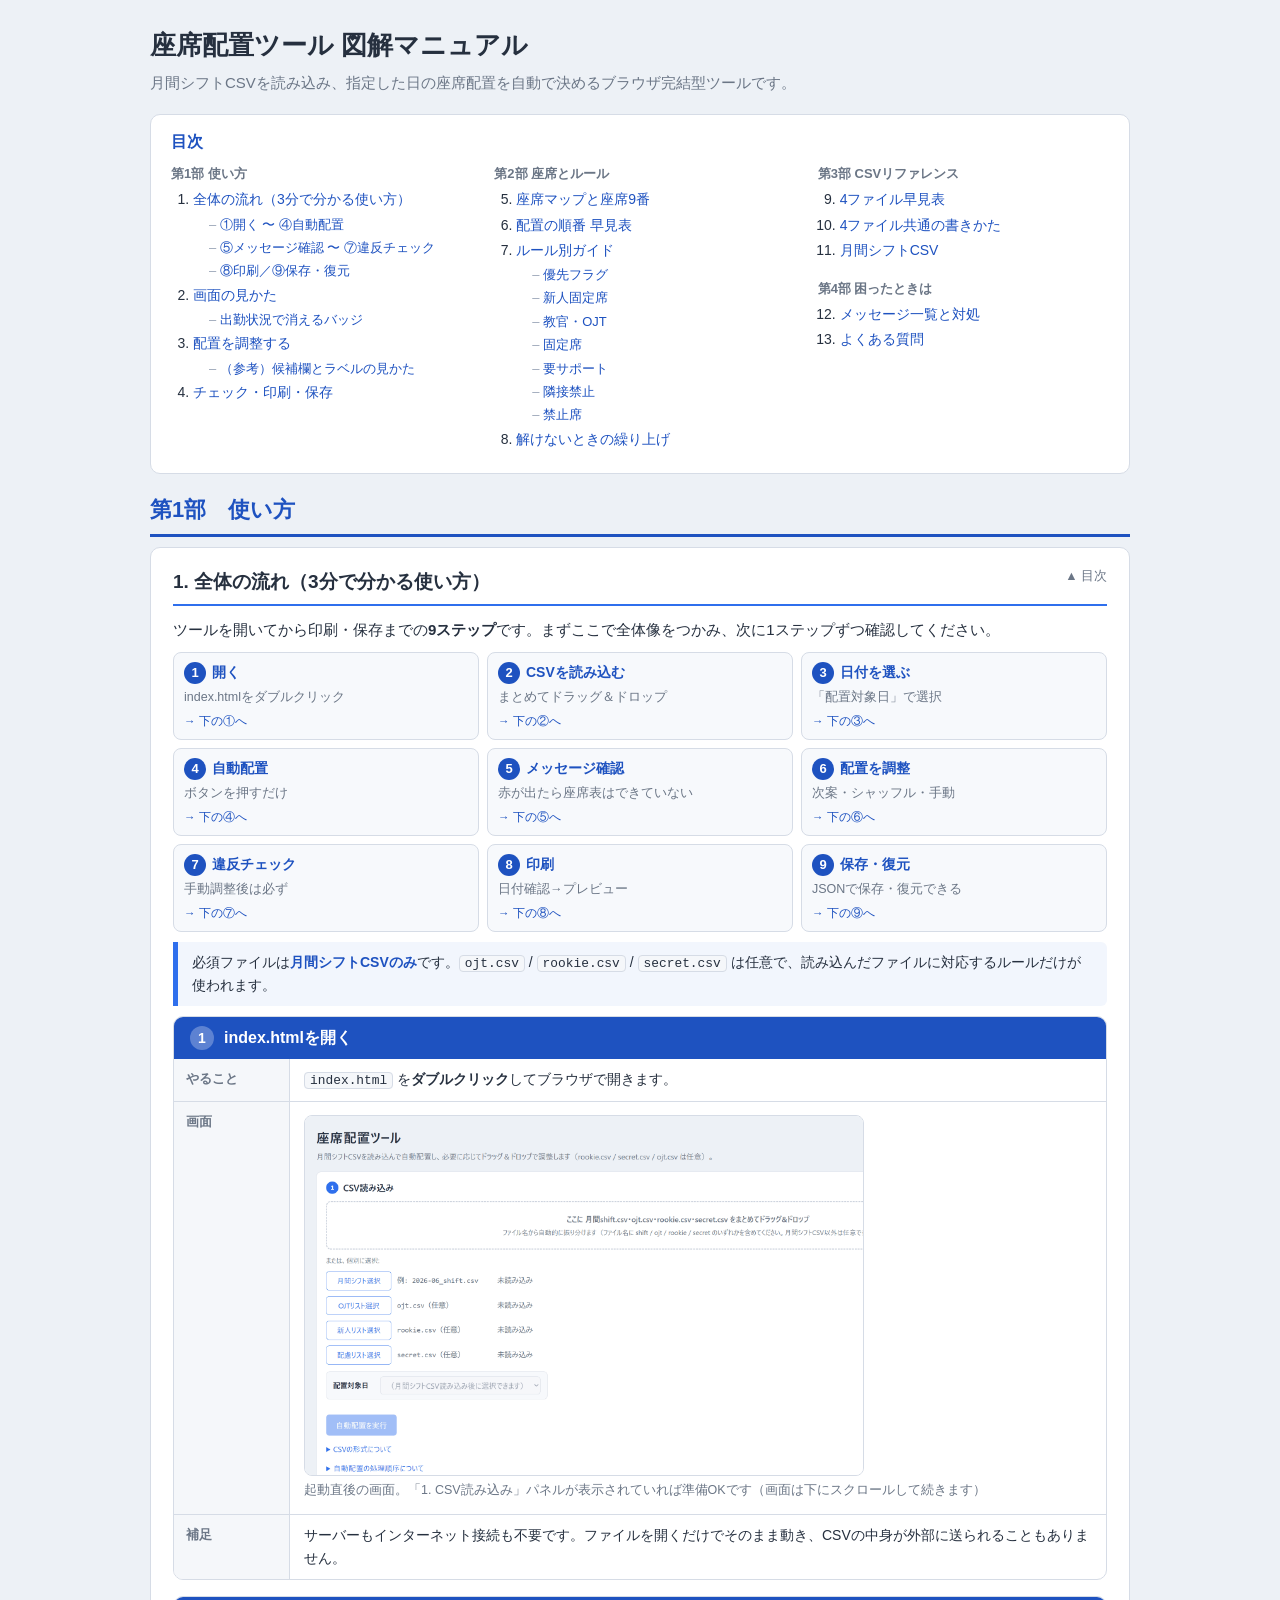
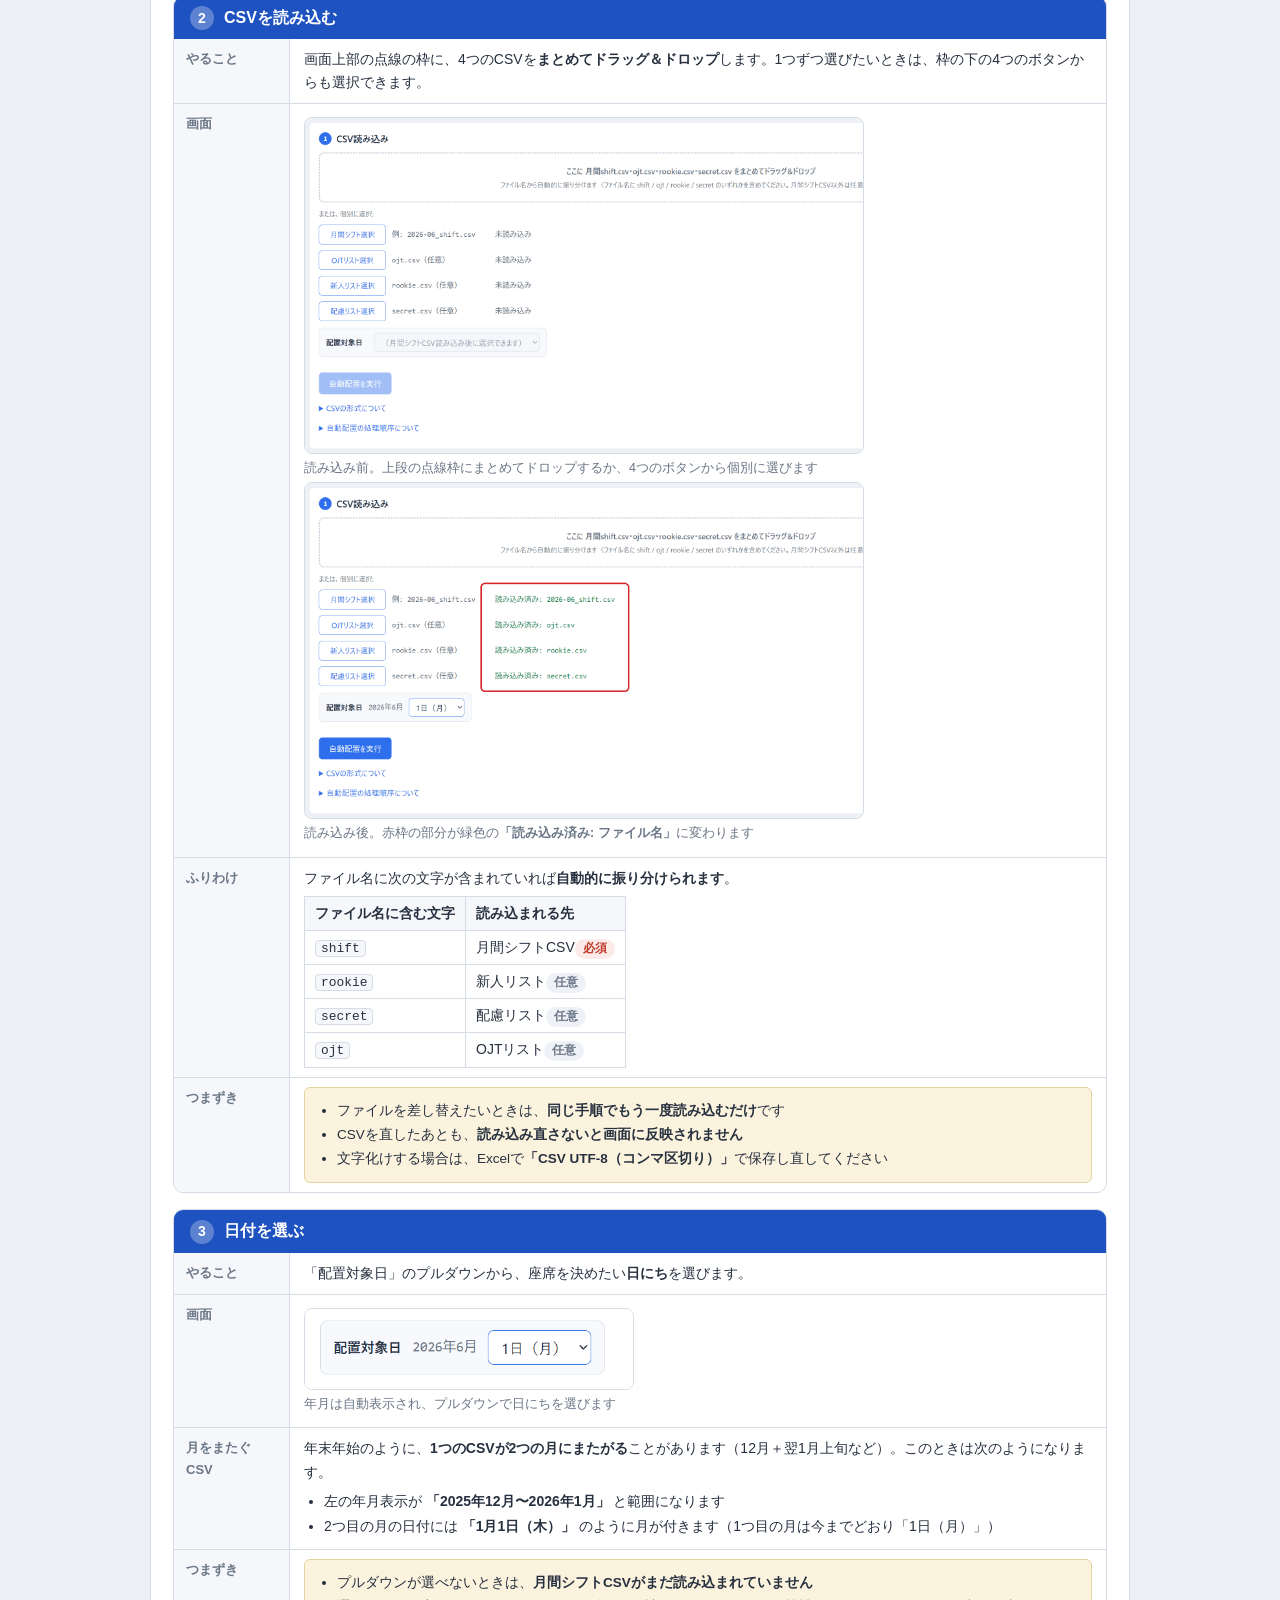
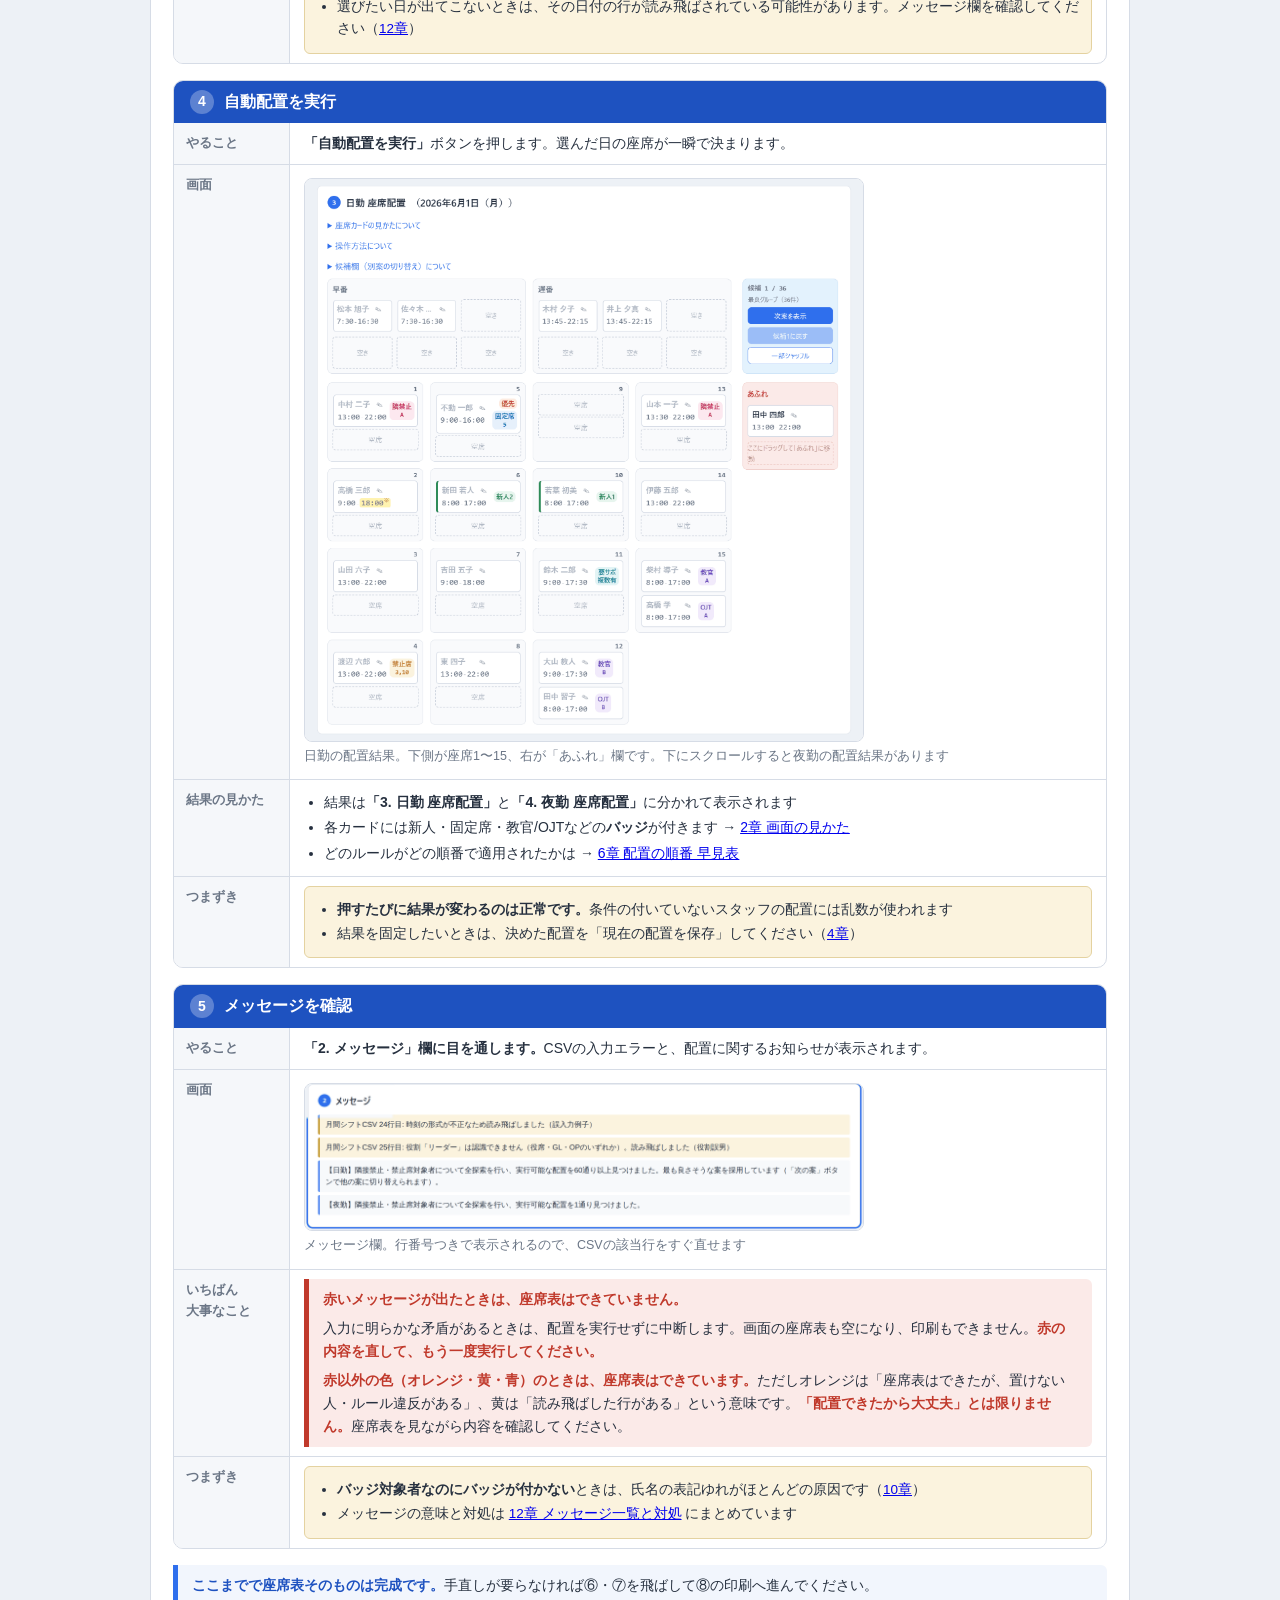
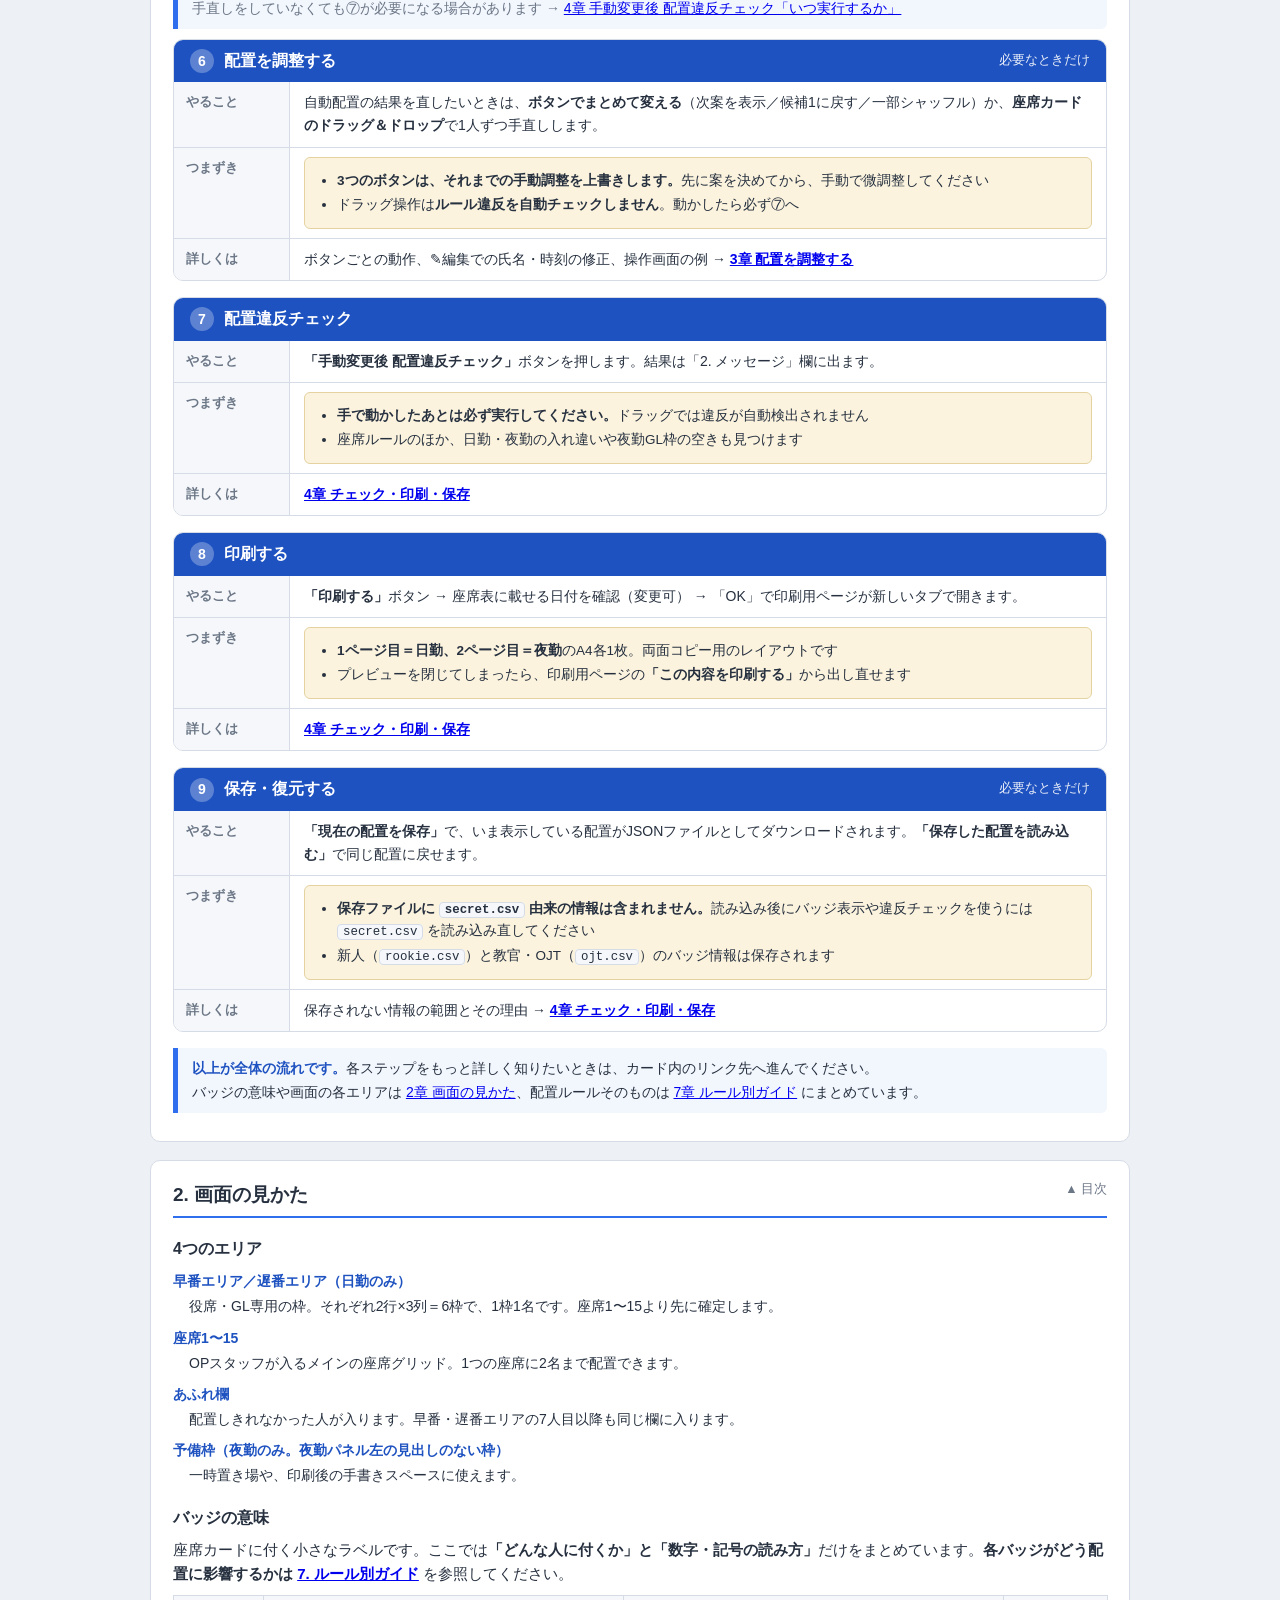
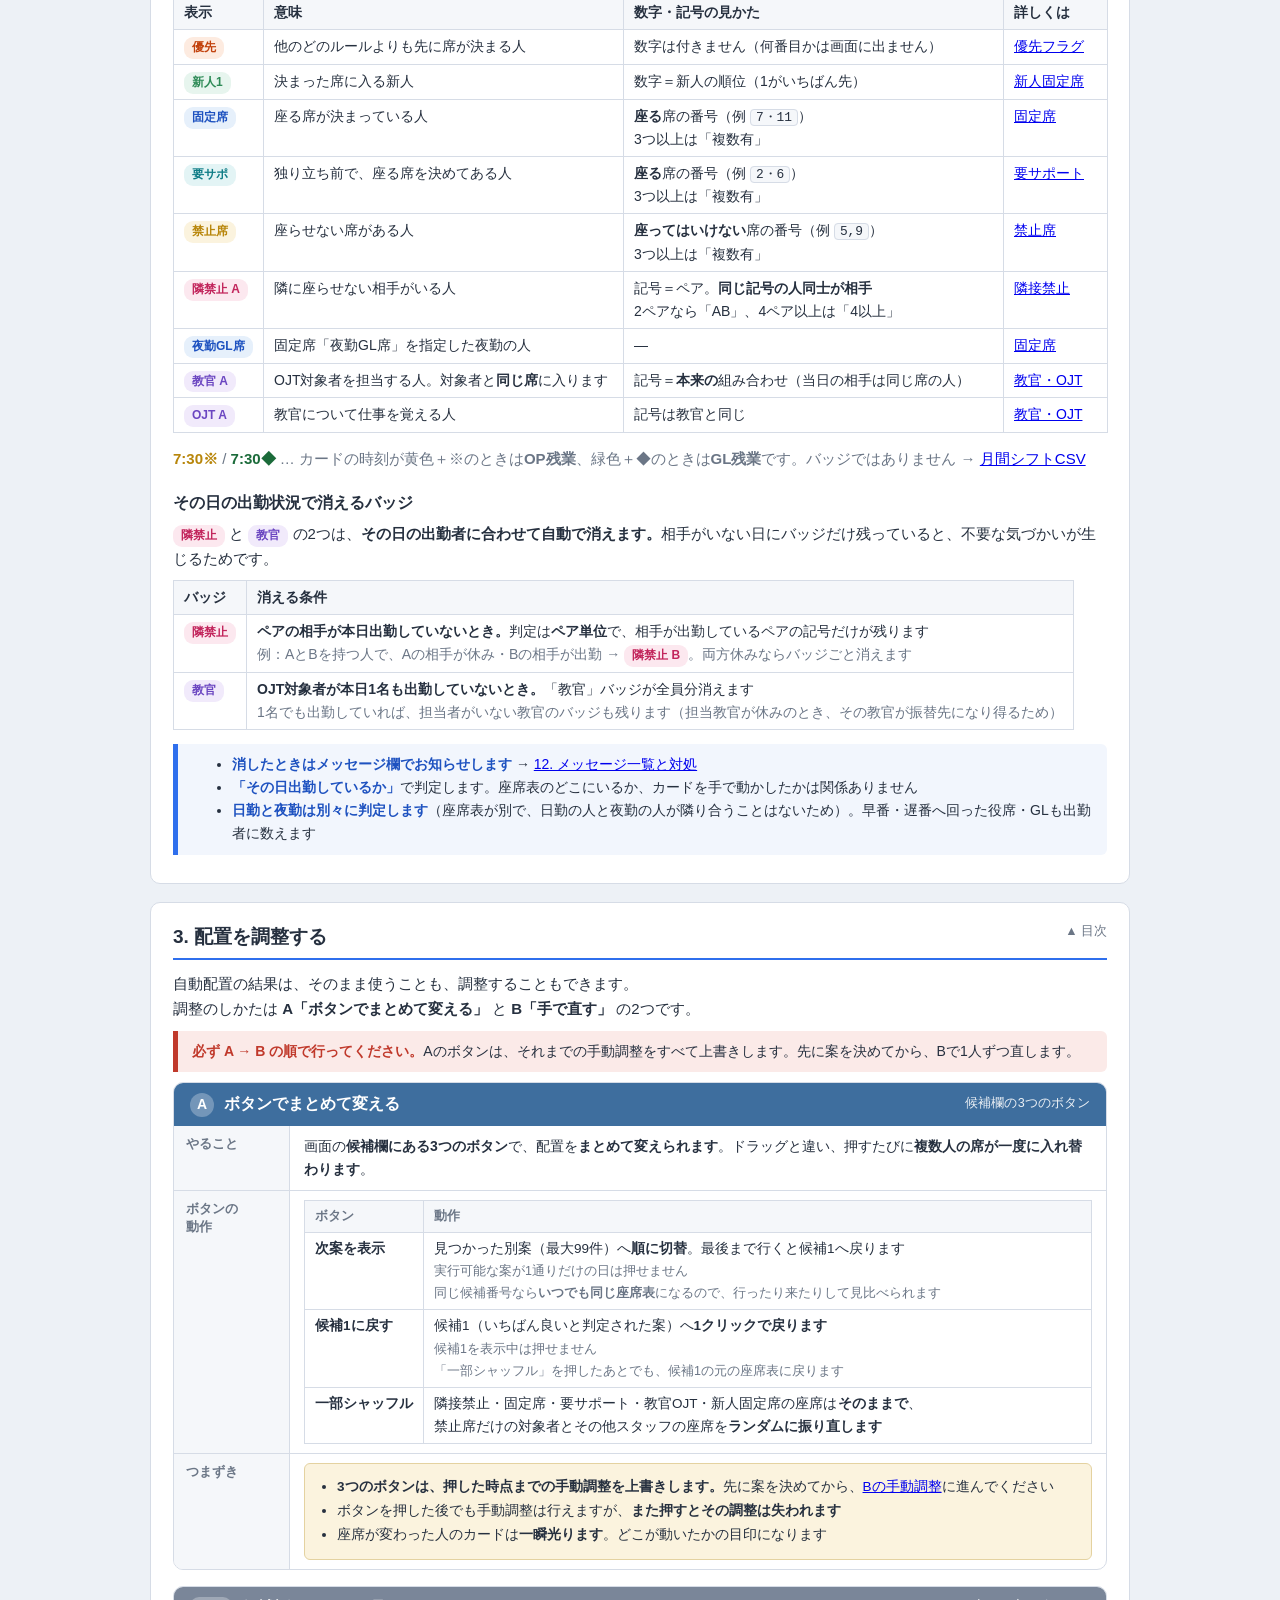
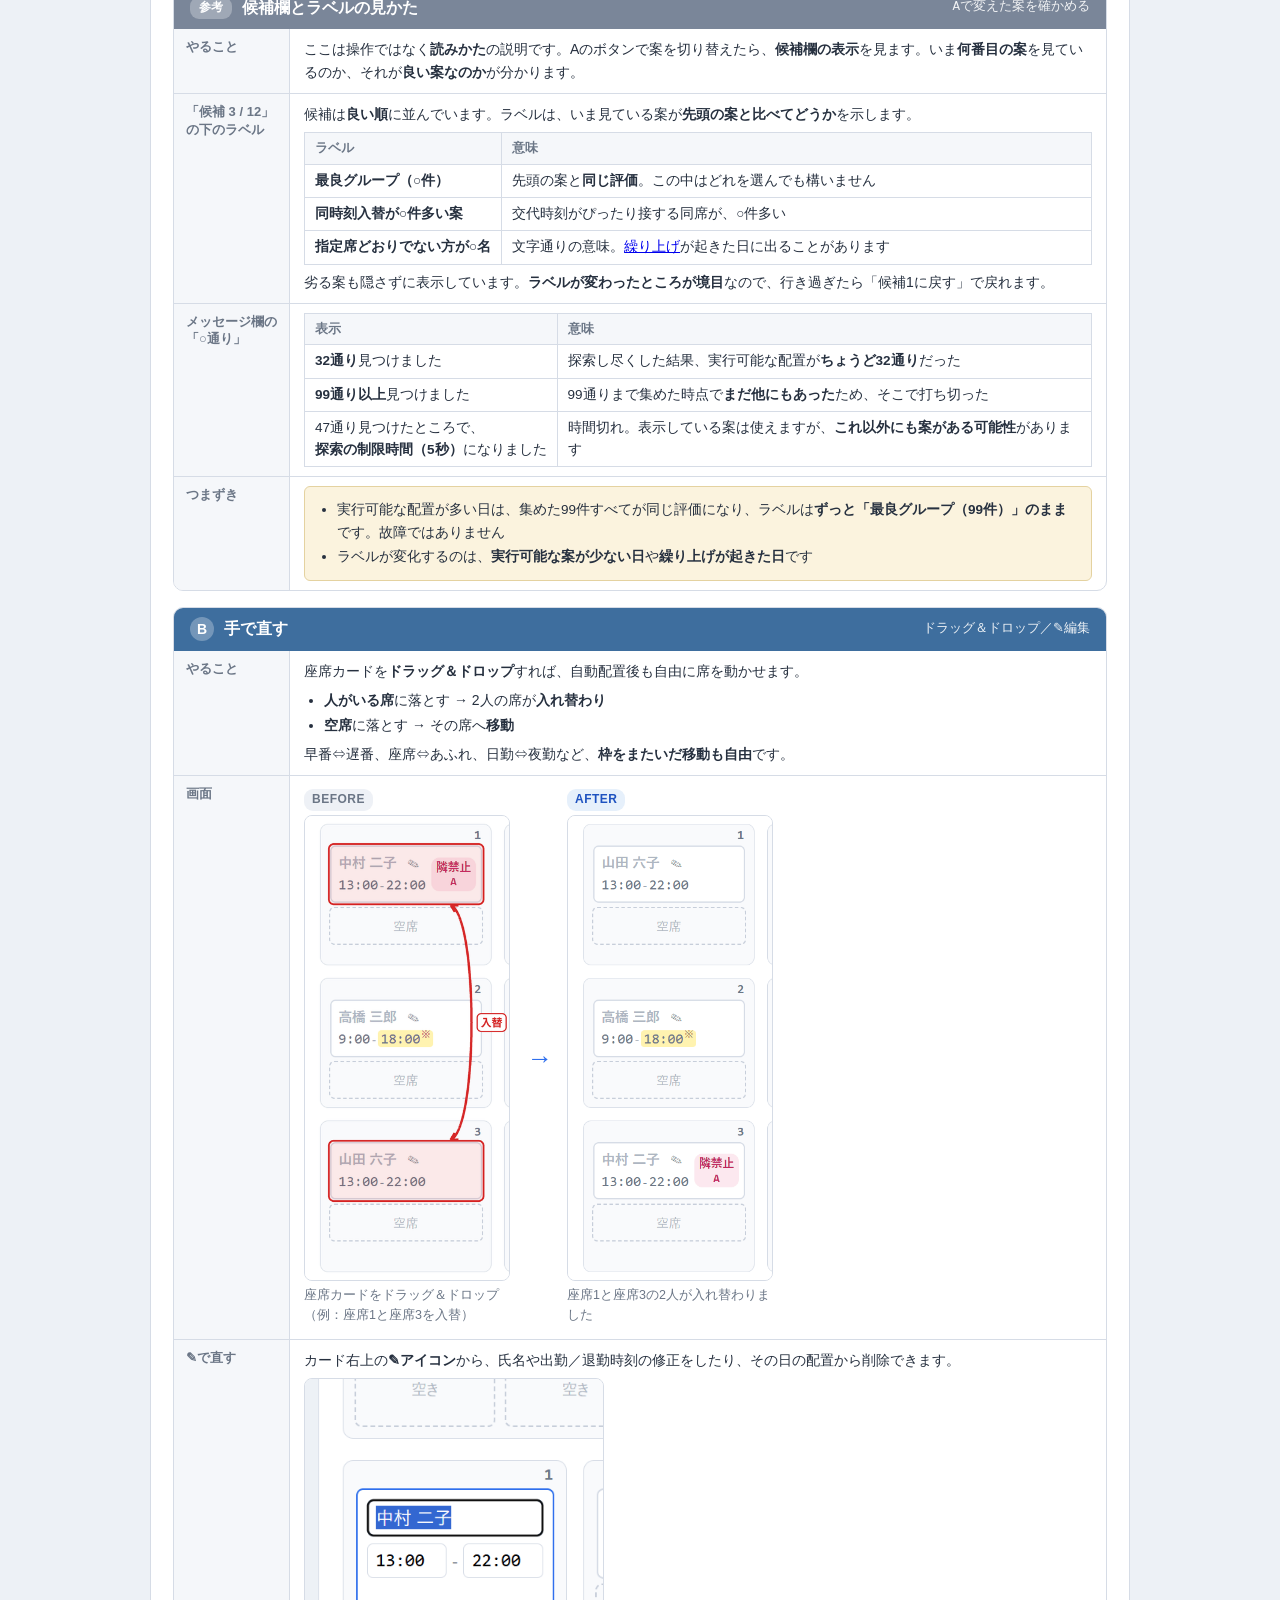
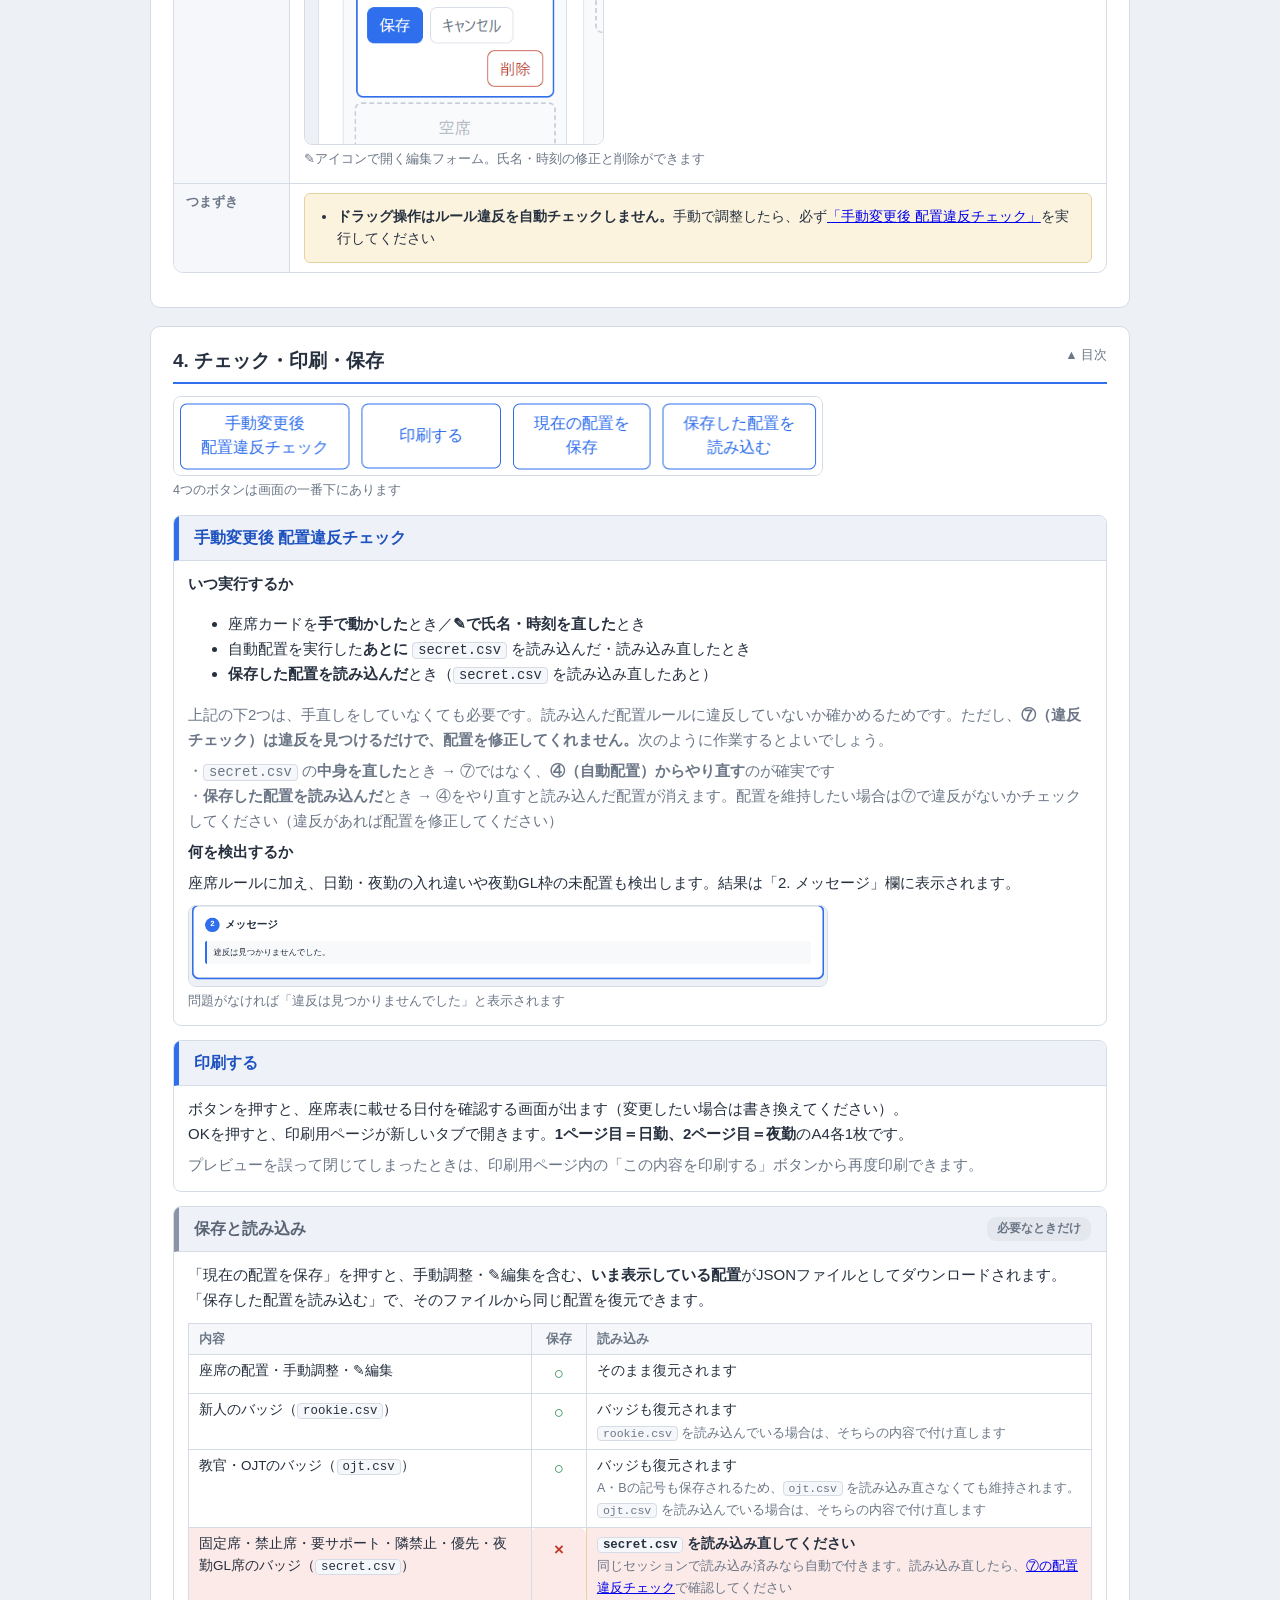
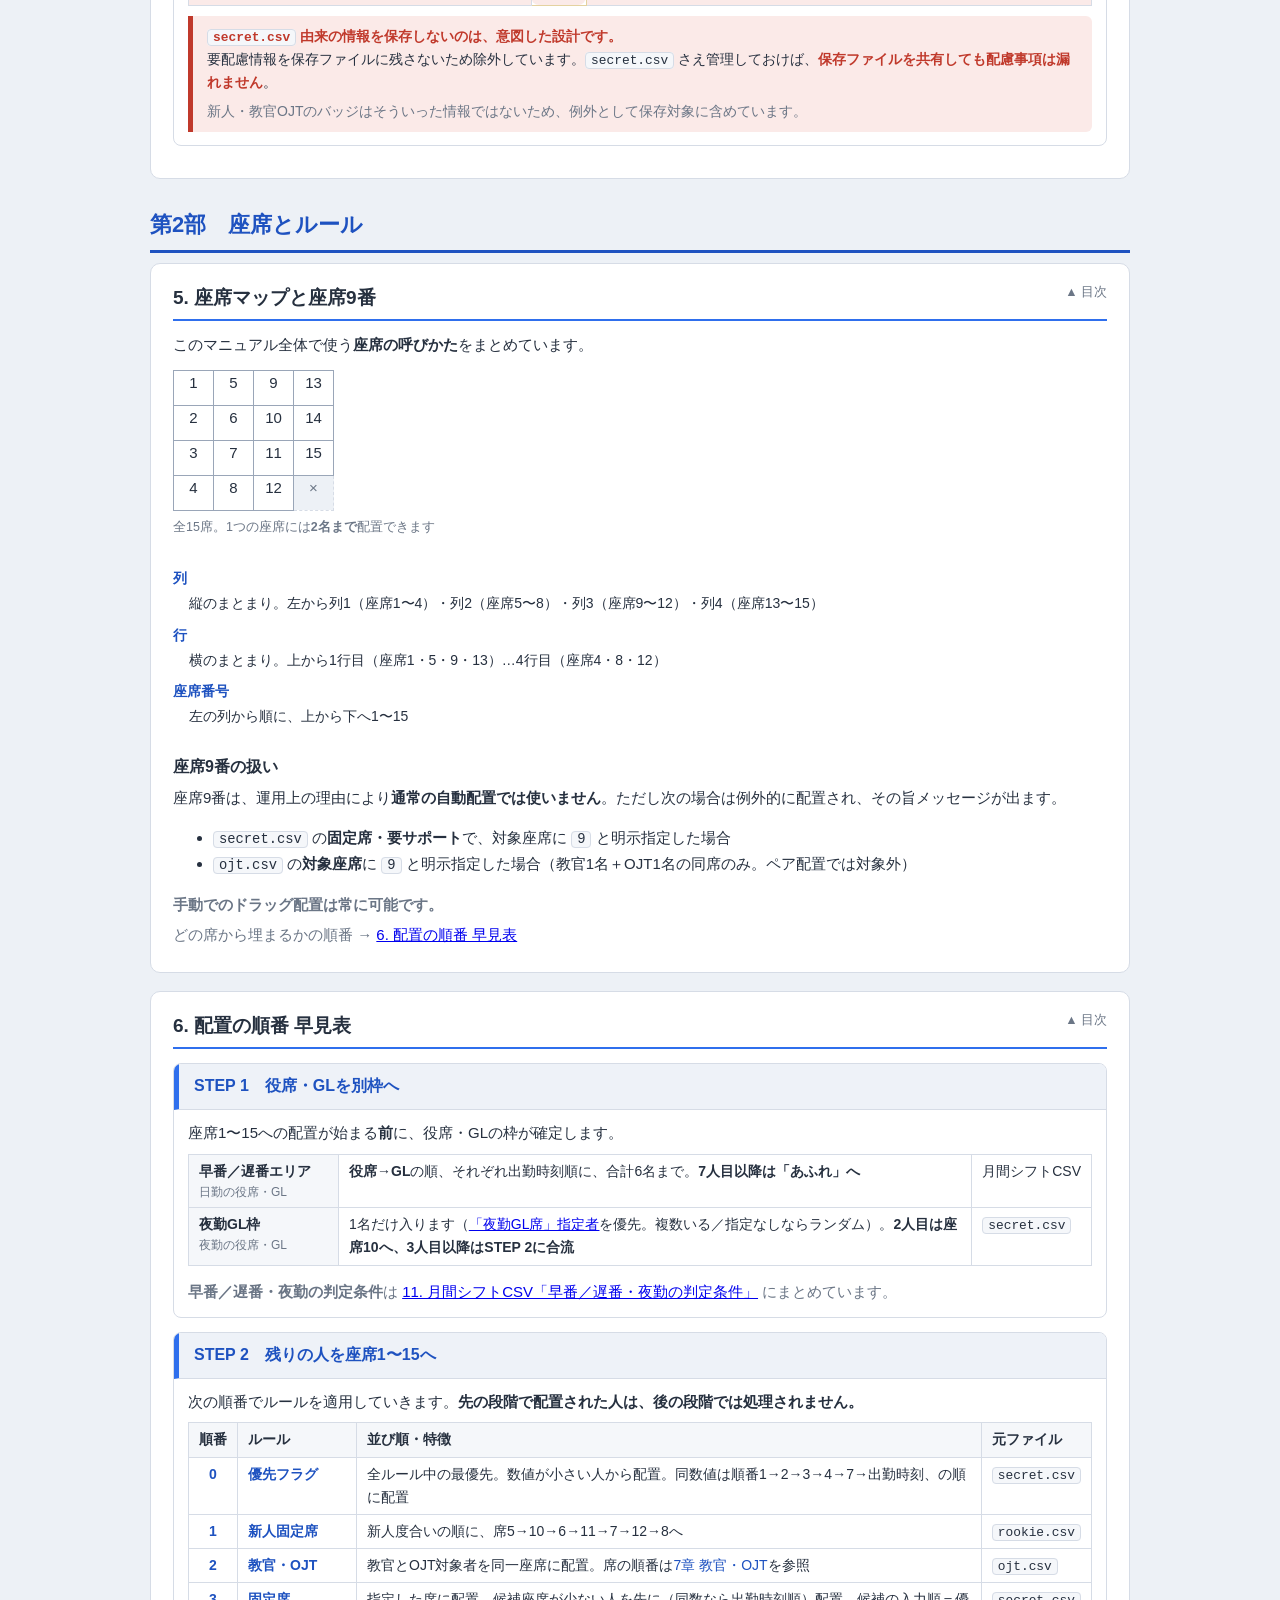
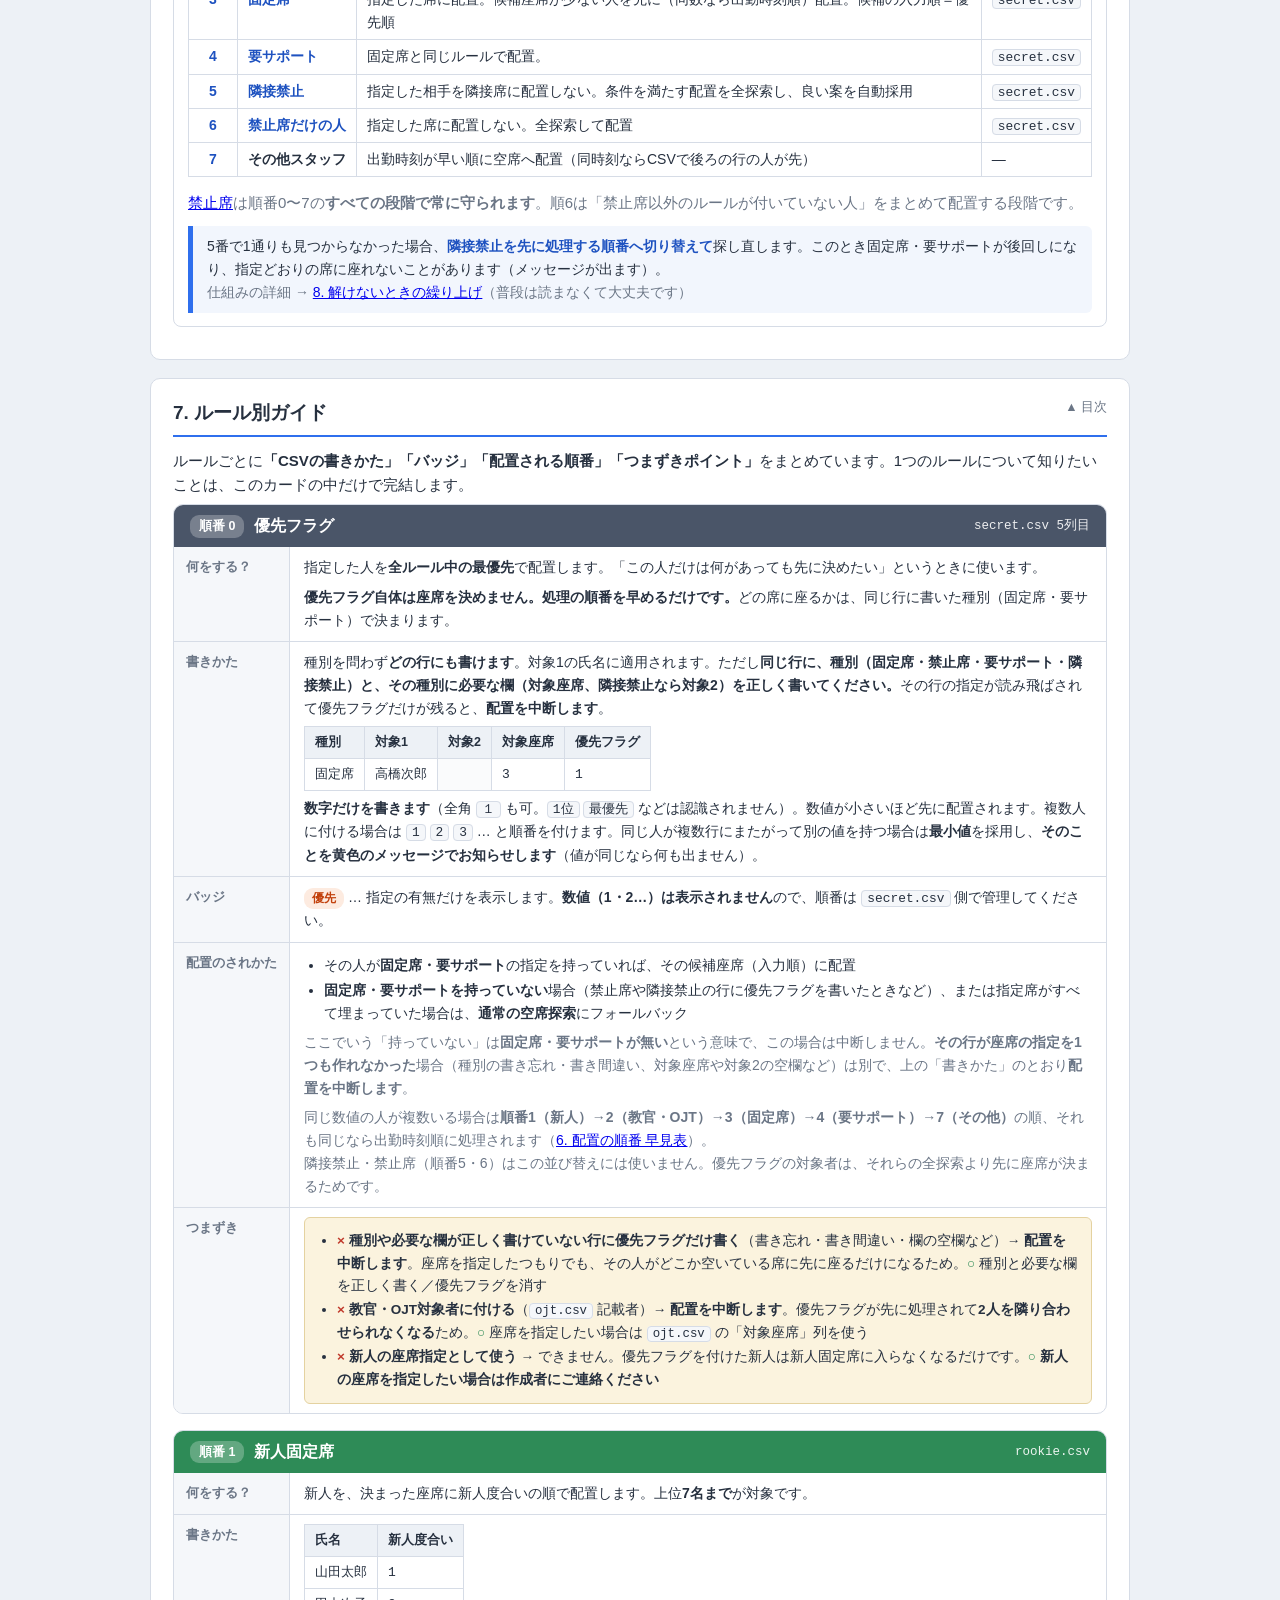
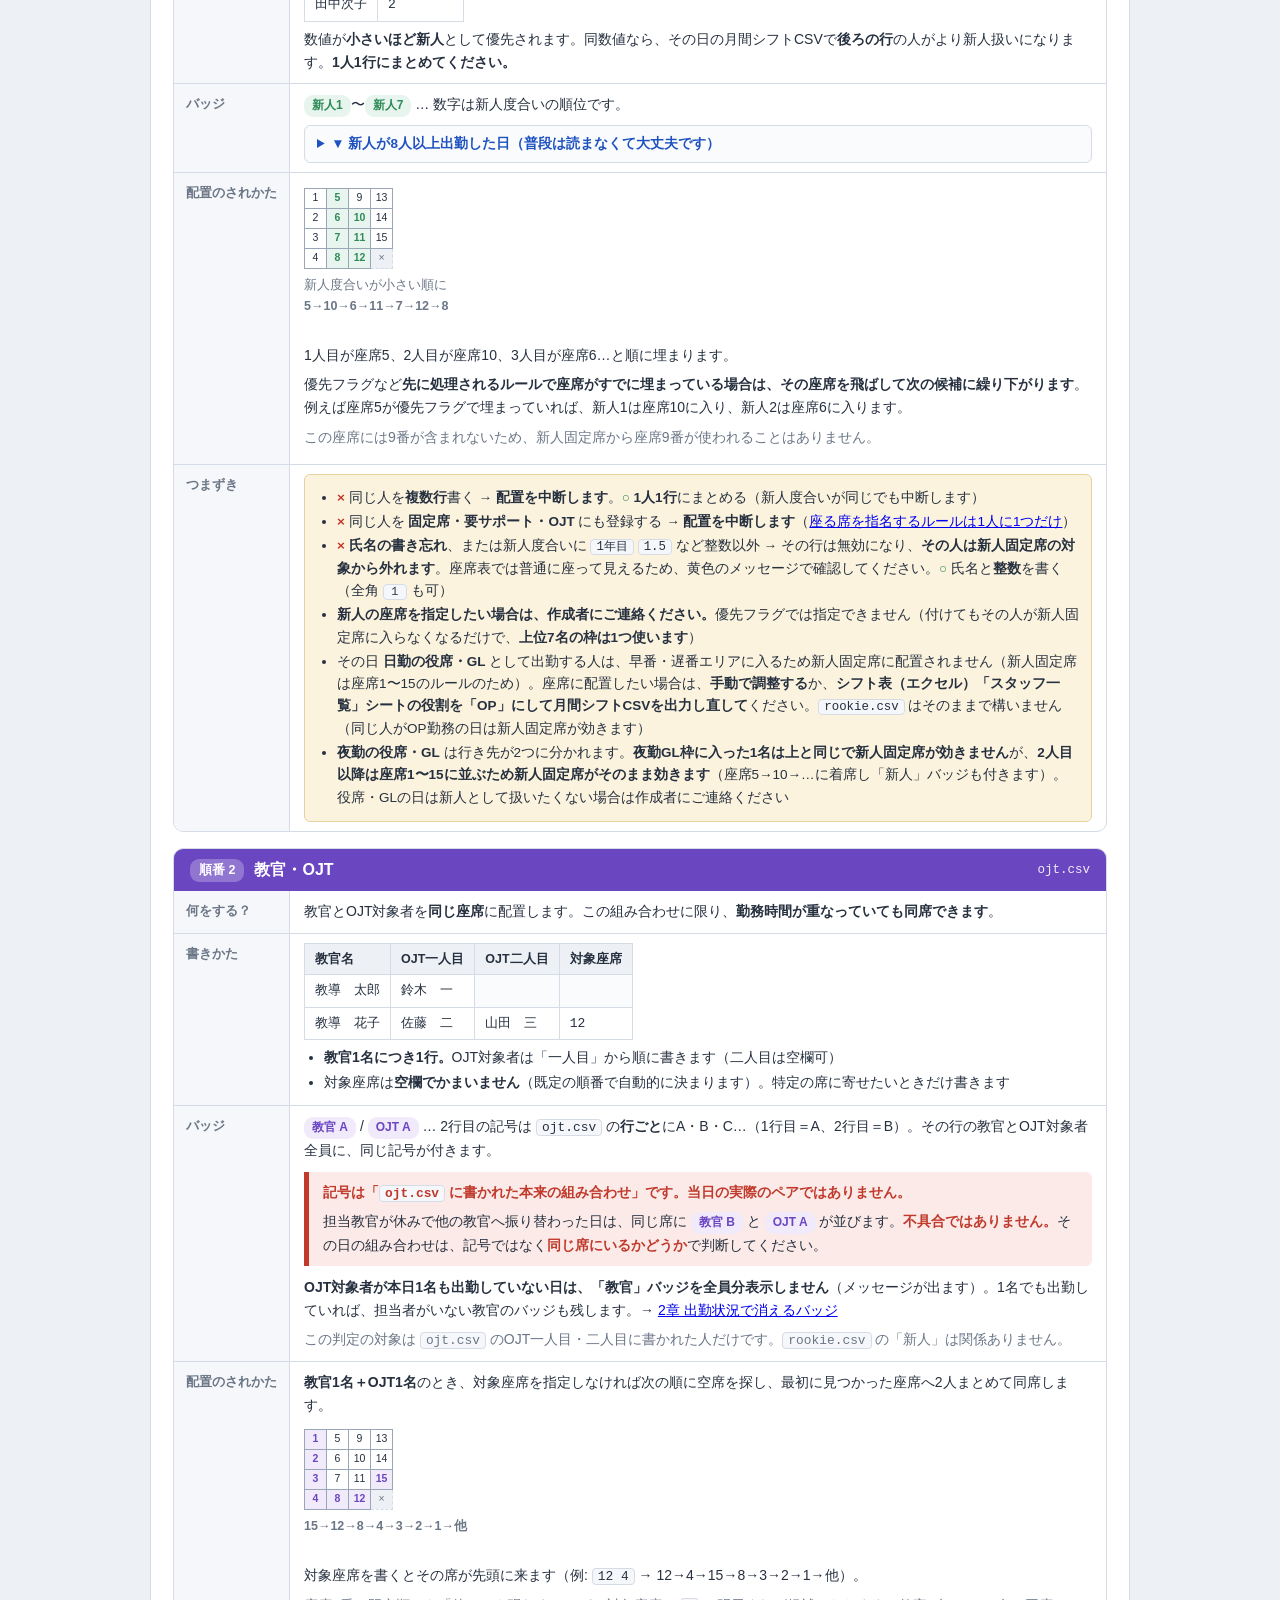
==== commit 0ecbfc69: "Add files via upload" ====
--- a/manual.html
+++ b/manual.html
@@ -1182,9 +1182,10 @@
       </div></div>
       <div class="rrow"><div class="rlab">配置のされかた</div><div class="rval">
         <ul>
-          <li>固定席・要サポートの指定を<b>持っていれば</b>、その候補座席（入力順）に配置</li>
-          <li>指定を持っていない、または指定席がすべて埋まっていた場合は、<b>通常の空席探索</b>にフォールバック</li>
+          <li>その人が<b>固定席・要サポート</b>の指定を持っていれば、その候補座席（入力順）に配置</li>
+          <li><b>固定席・要サポートを持っていない</b>場合（禁止席や隣接禁止の行に優先フラグを書いたときなど）、または指定席がすべて埋まっていた場合は、<b>通常の空席探索</b>にフォールバック</li>
         </ul>
+        <p class="note">ここでいう「持っていない」は<b>固定席・要サポートが無い</b>という意味で、この場合は中断しません。<b>その行が座席の指定を1つも作れなかった</b>場合（種別の書き忘れ・書き間違い、対象座席や対象2の空欄など）は別で、上の「書きかた」のとおり<b>配置を中断します</b>。</p>
         <p class="note">同じ数値の人が複数いる場合は<b>順番1（新人）→2（教官・OJT）→3（固定席）→4（要サポート）→7（その他）</b>の順、それも同じなら出勤時刻順に処理されます（<a href="#sec-order">6. 配置の順番 早見表</a>）。<br>
         隣接禁止・禁止席（順番5・6）はこの並び替えには使いません。優先フラグの対象者は、それらの全探索より先に座席が決まるためです。</p>
       </div></div>
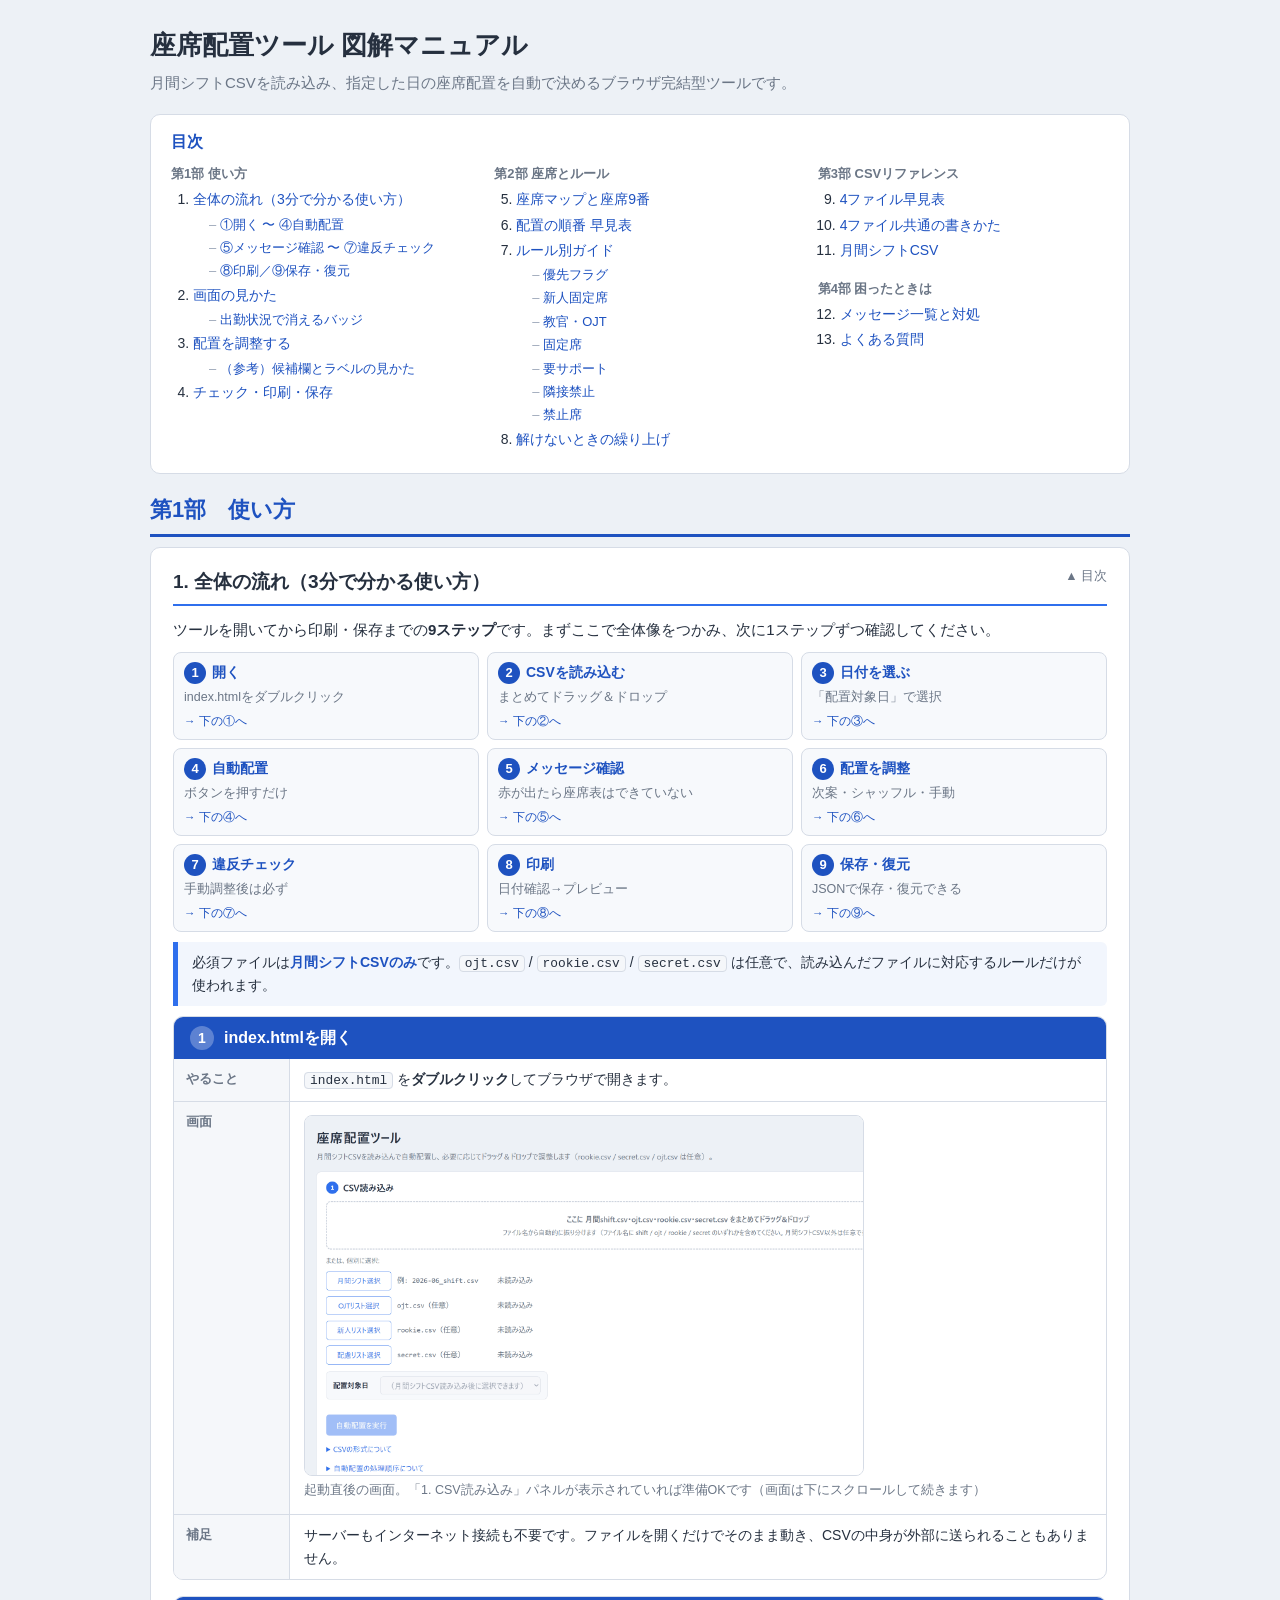
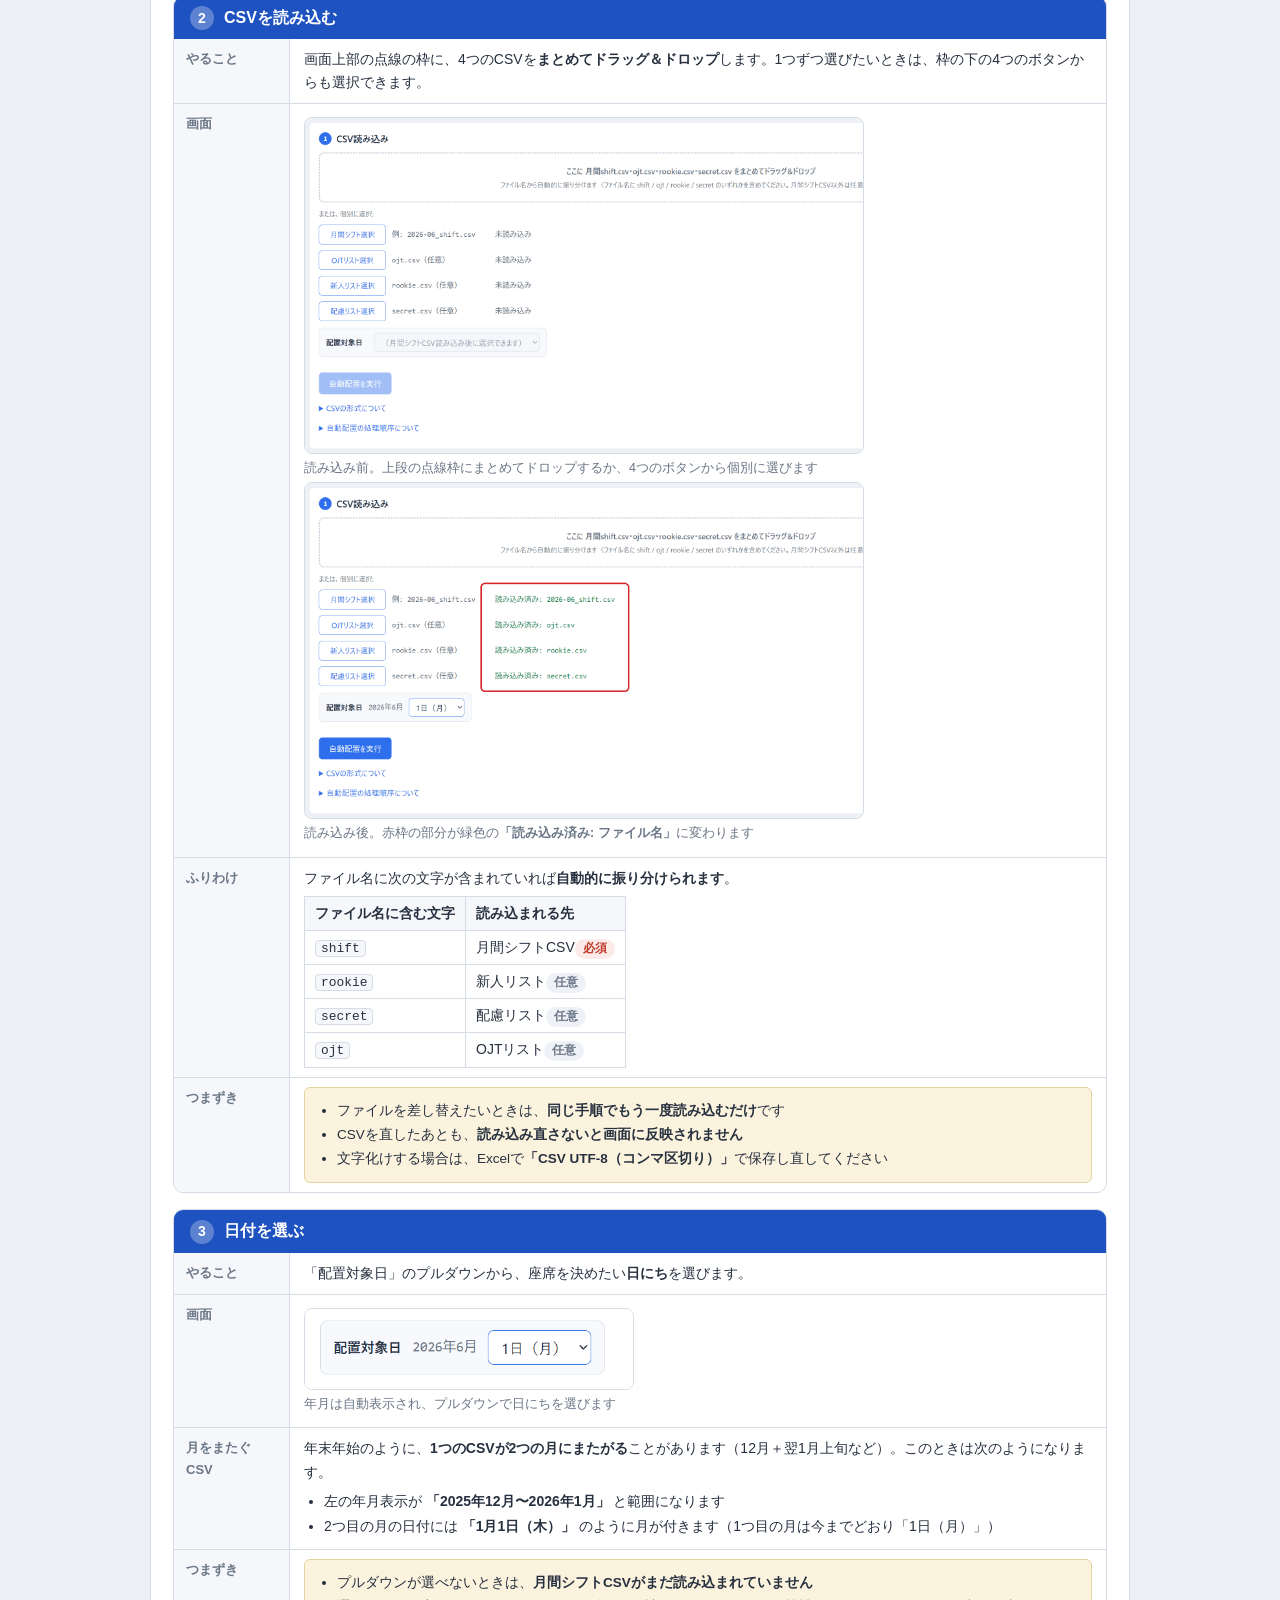
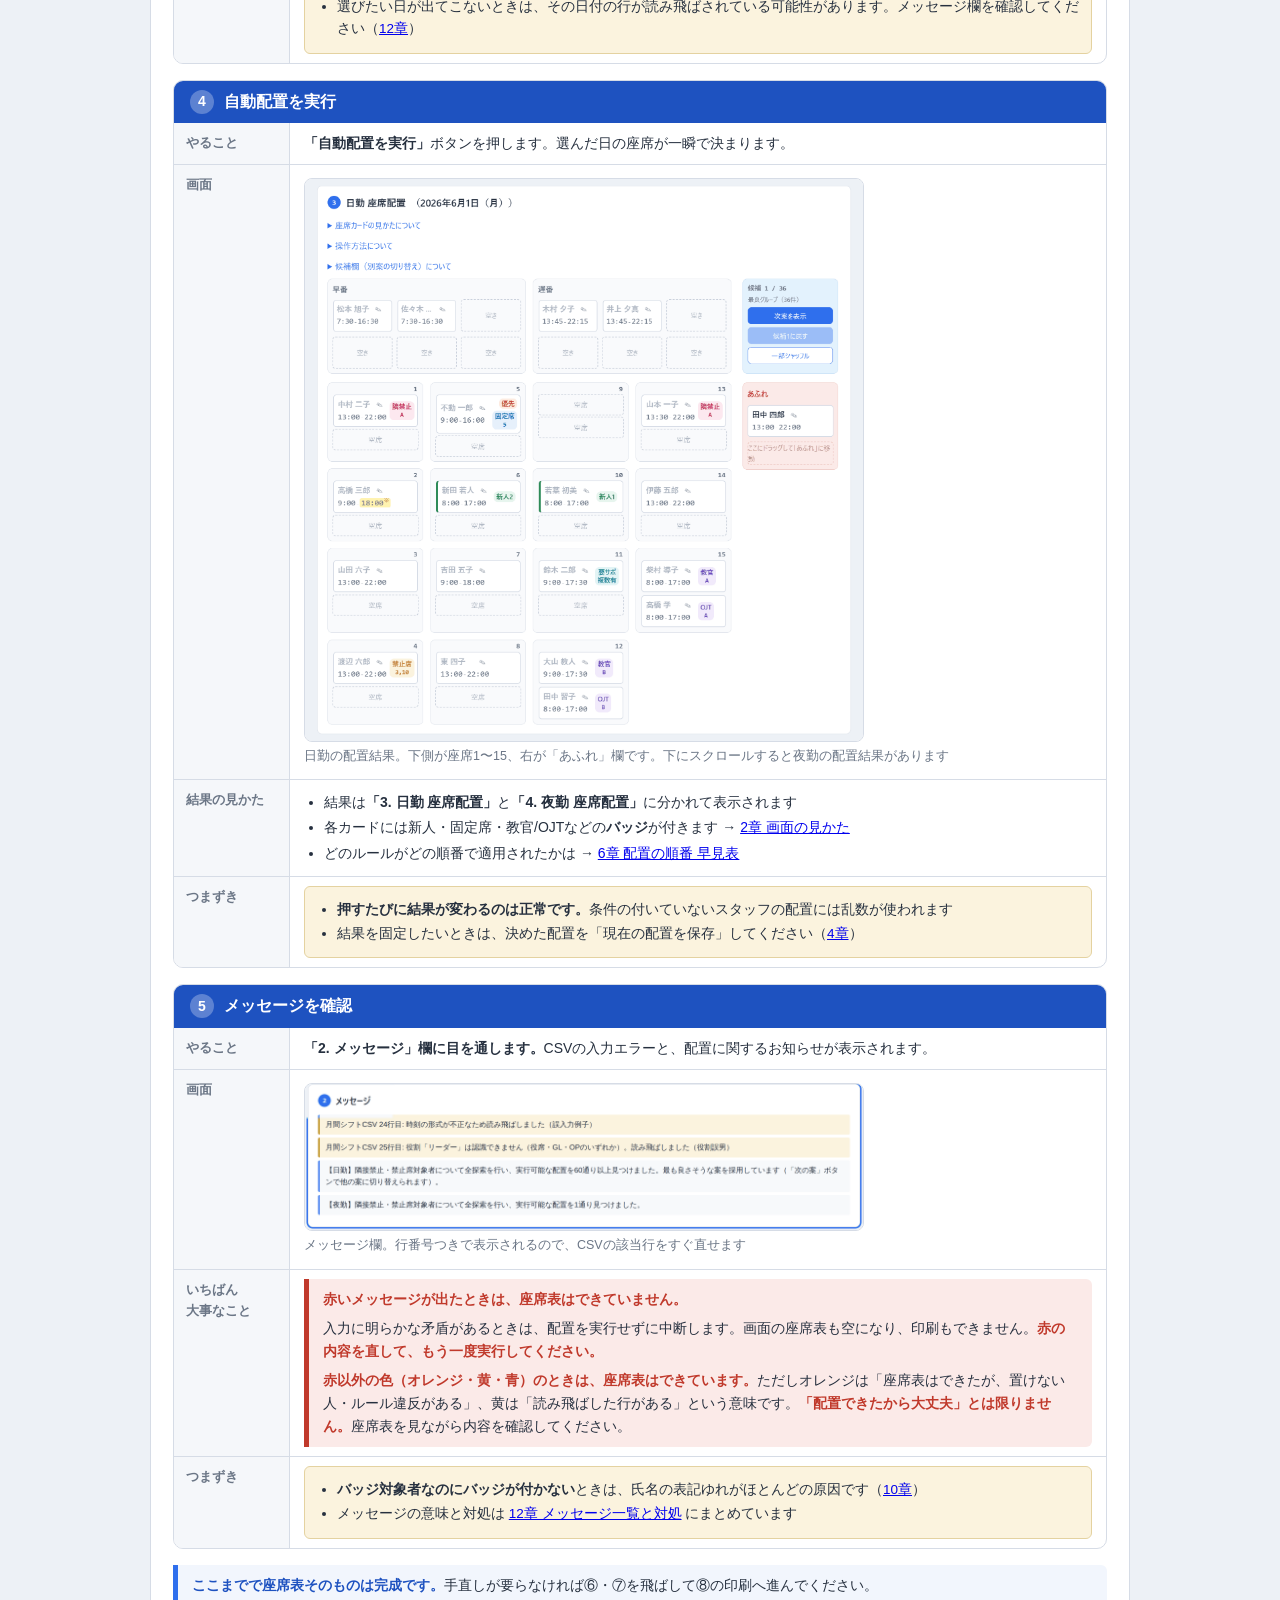
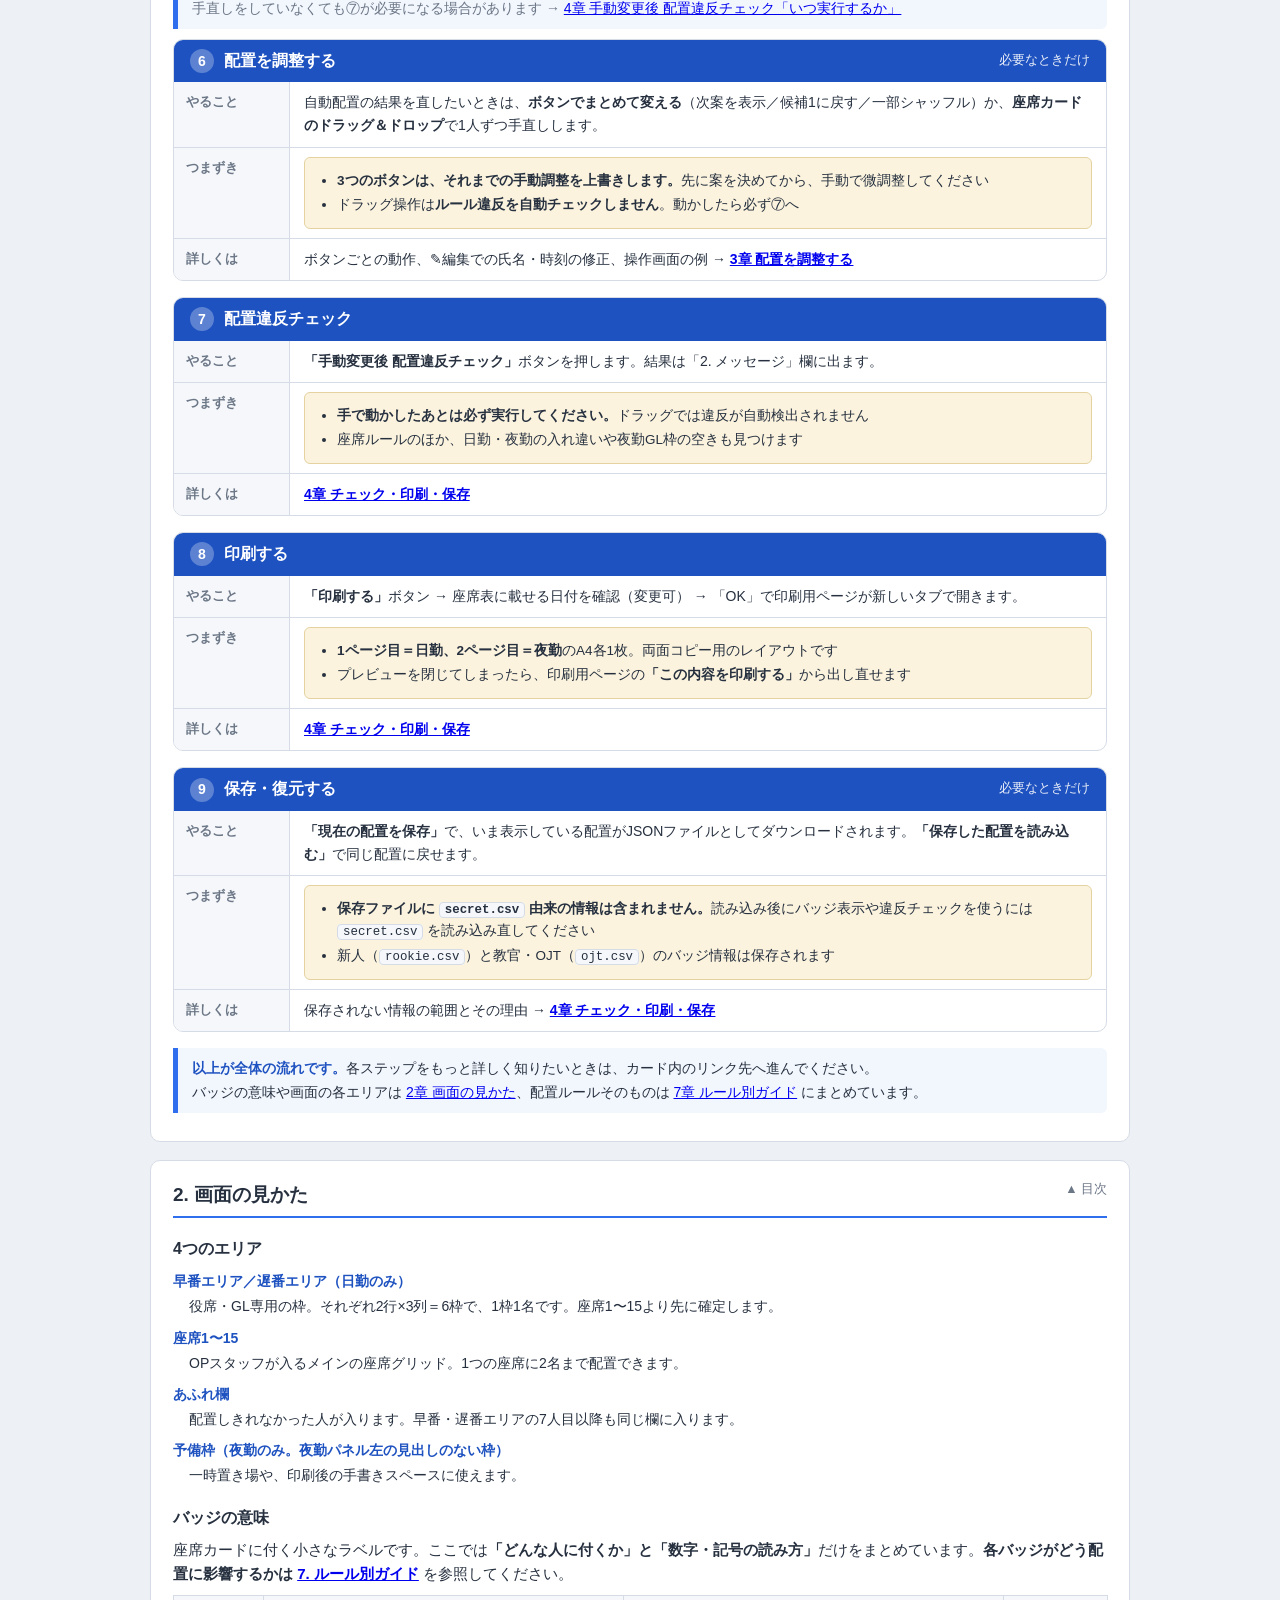
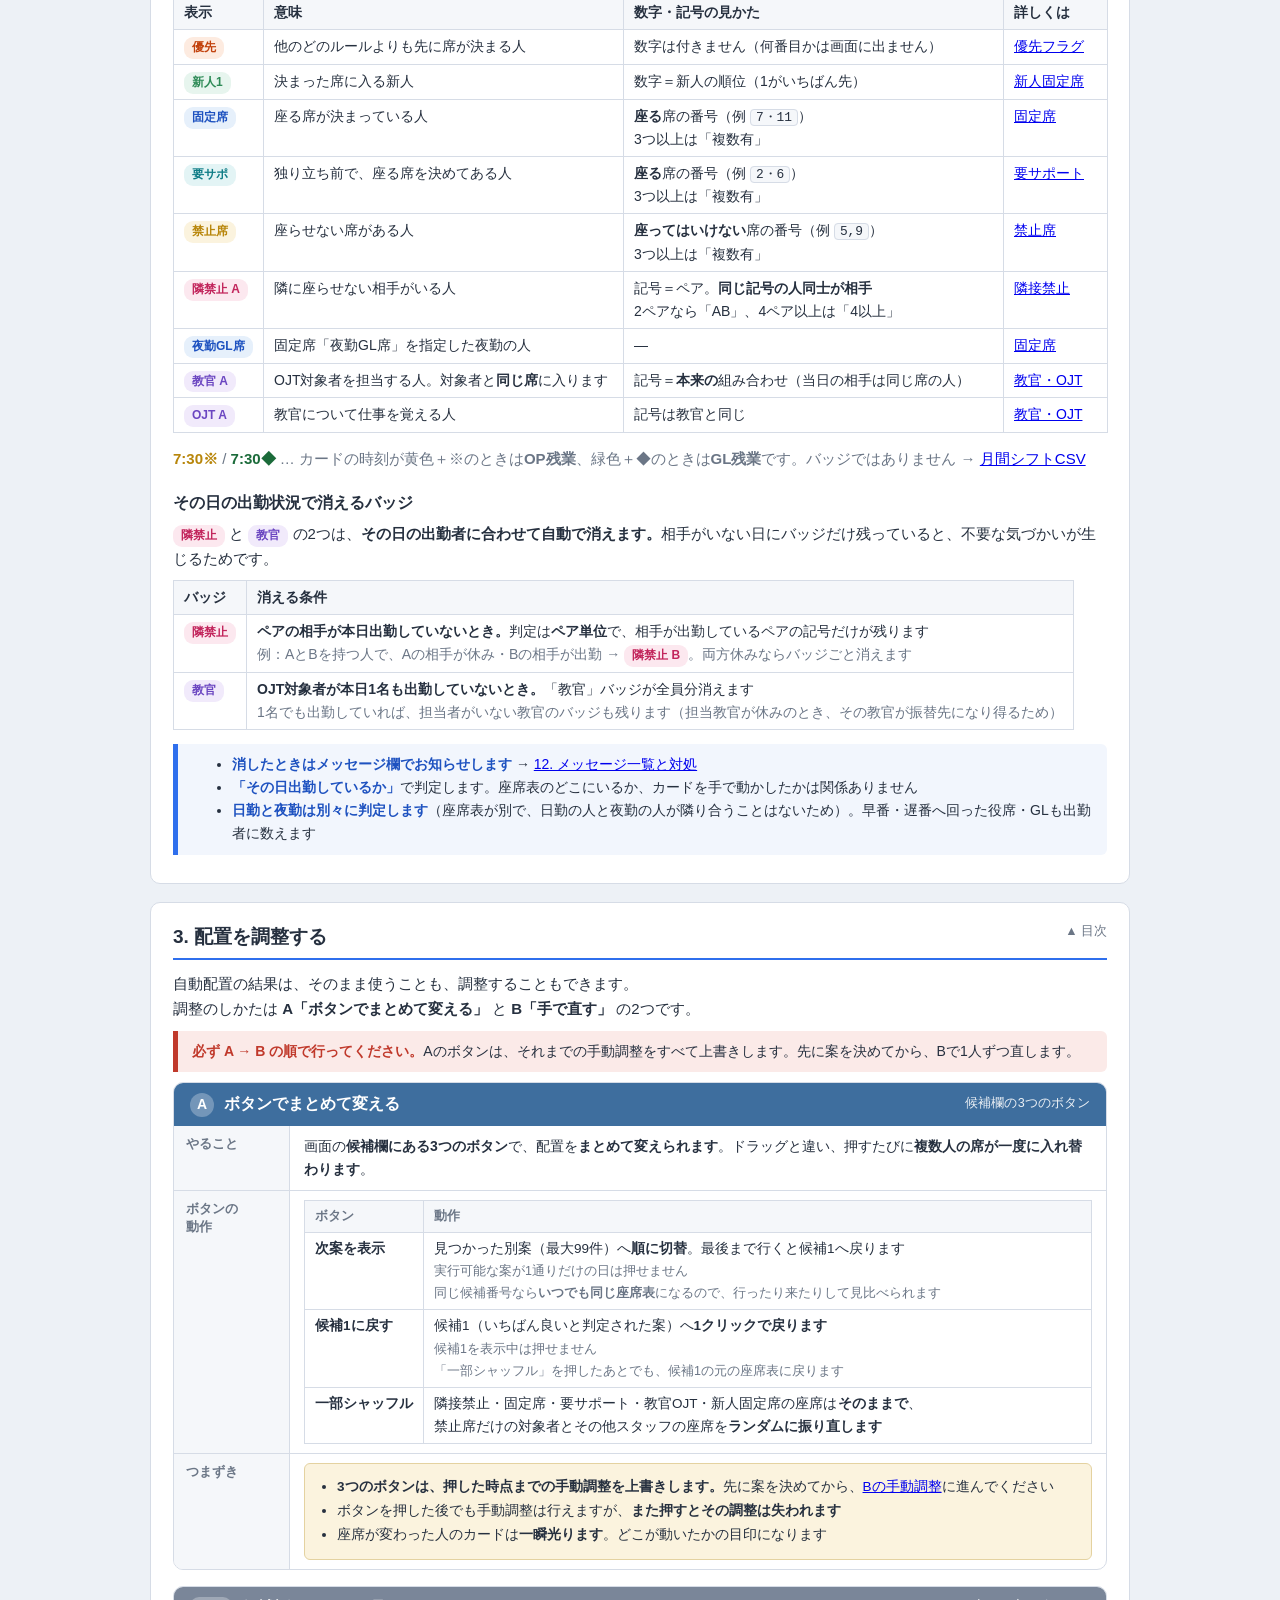
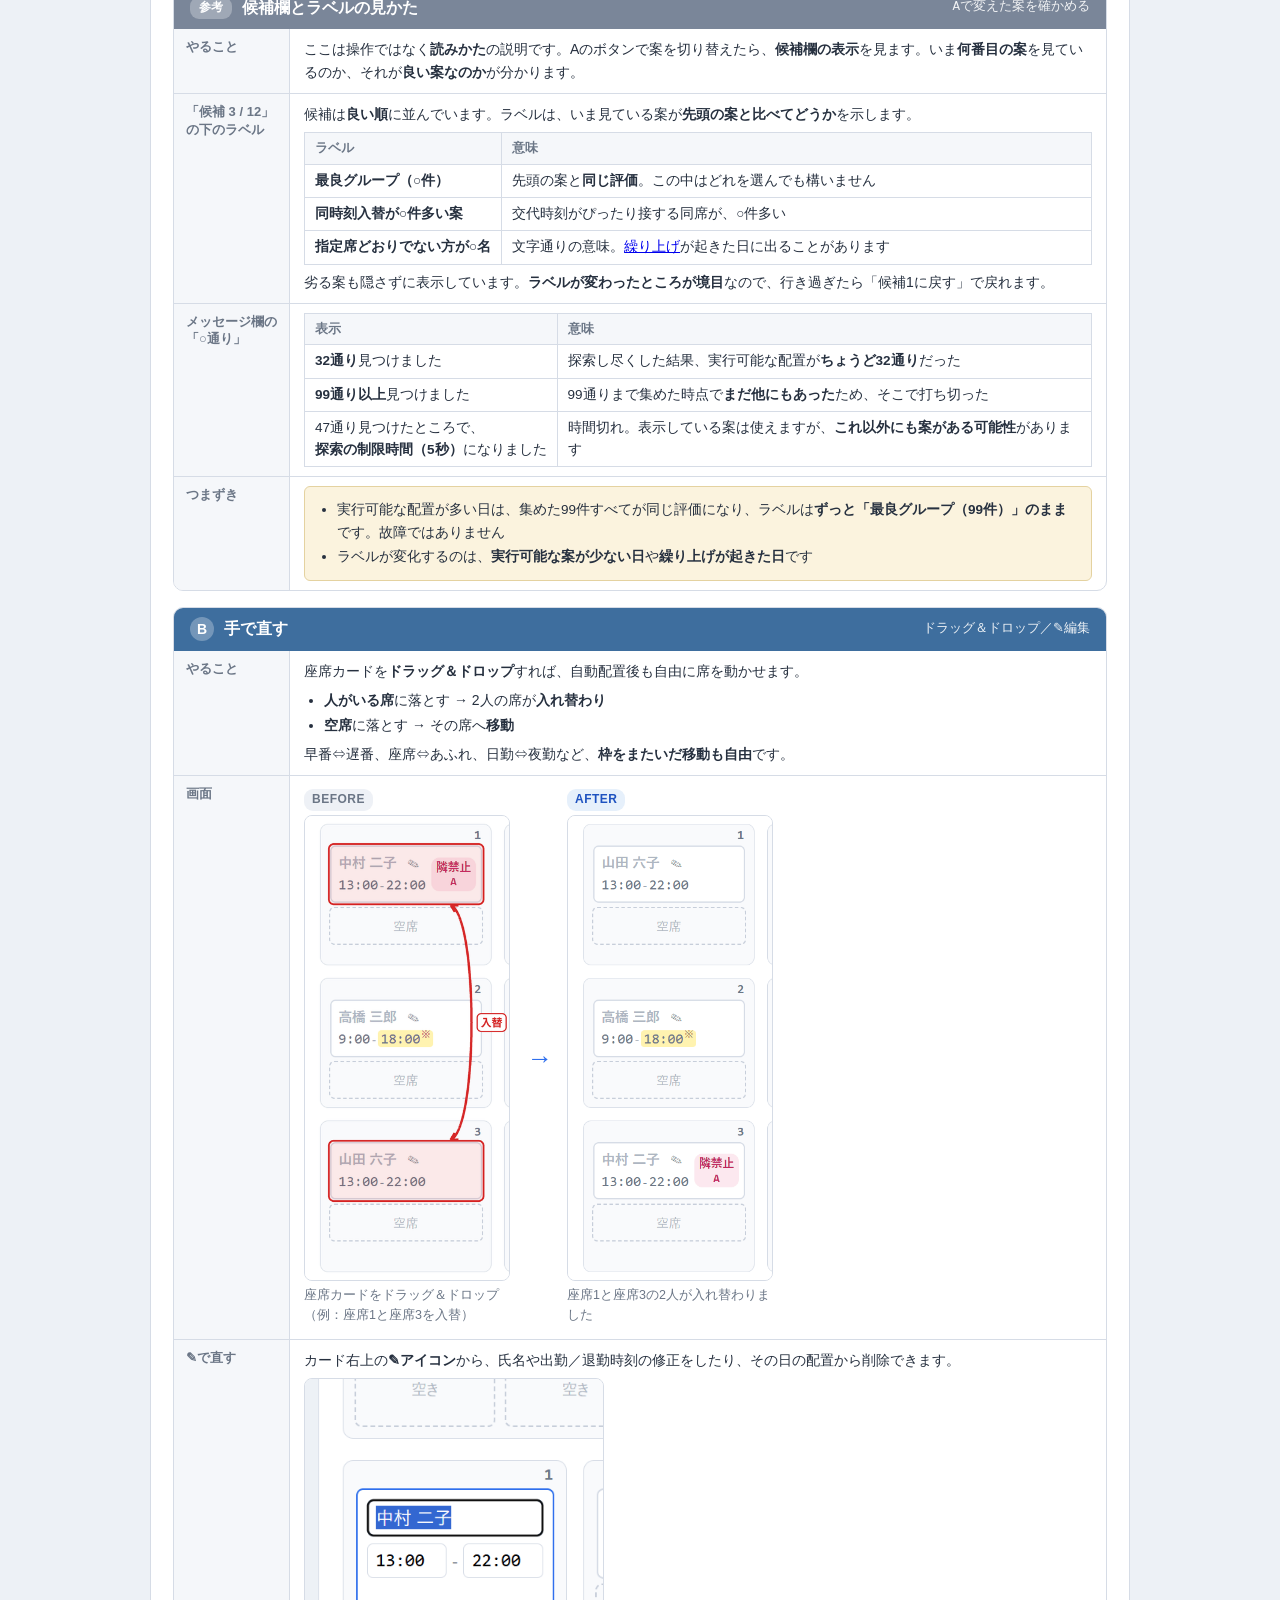
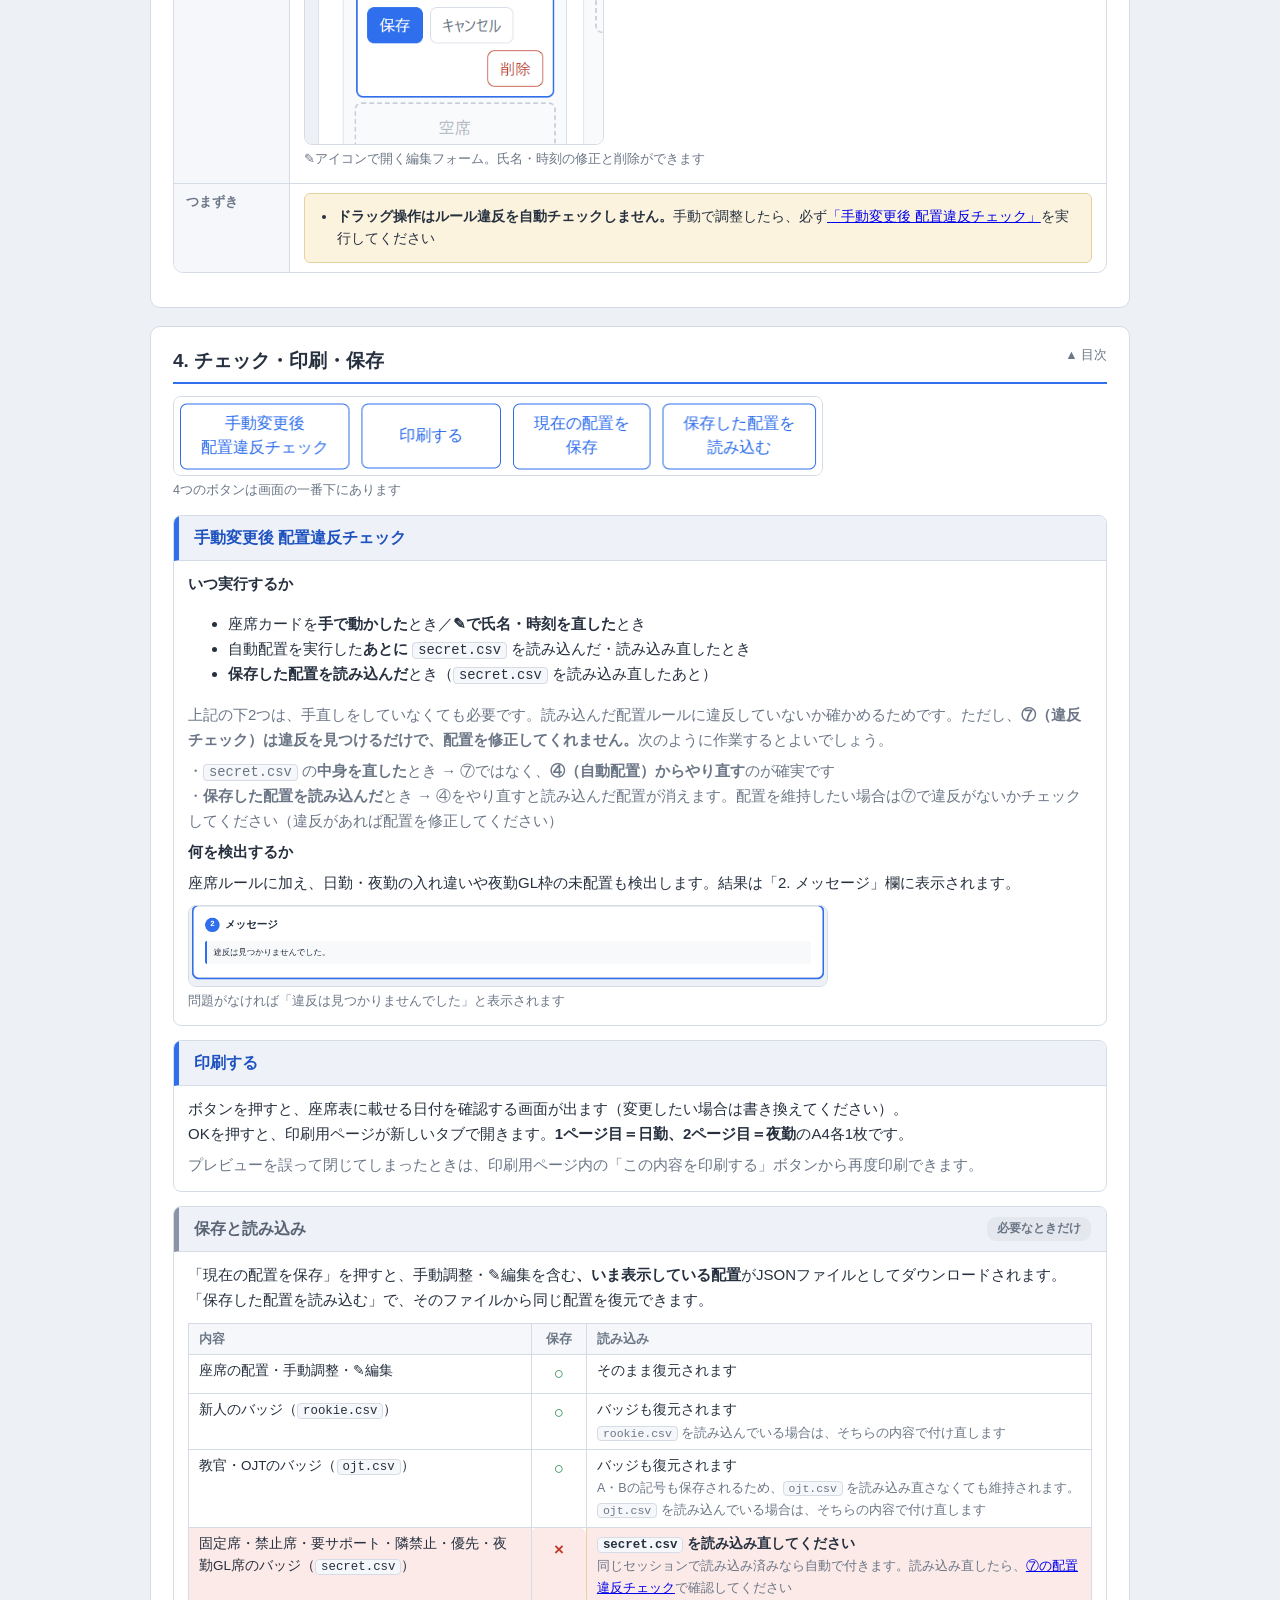
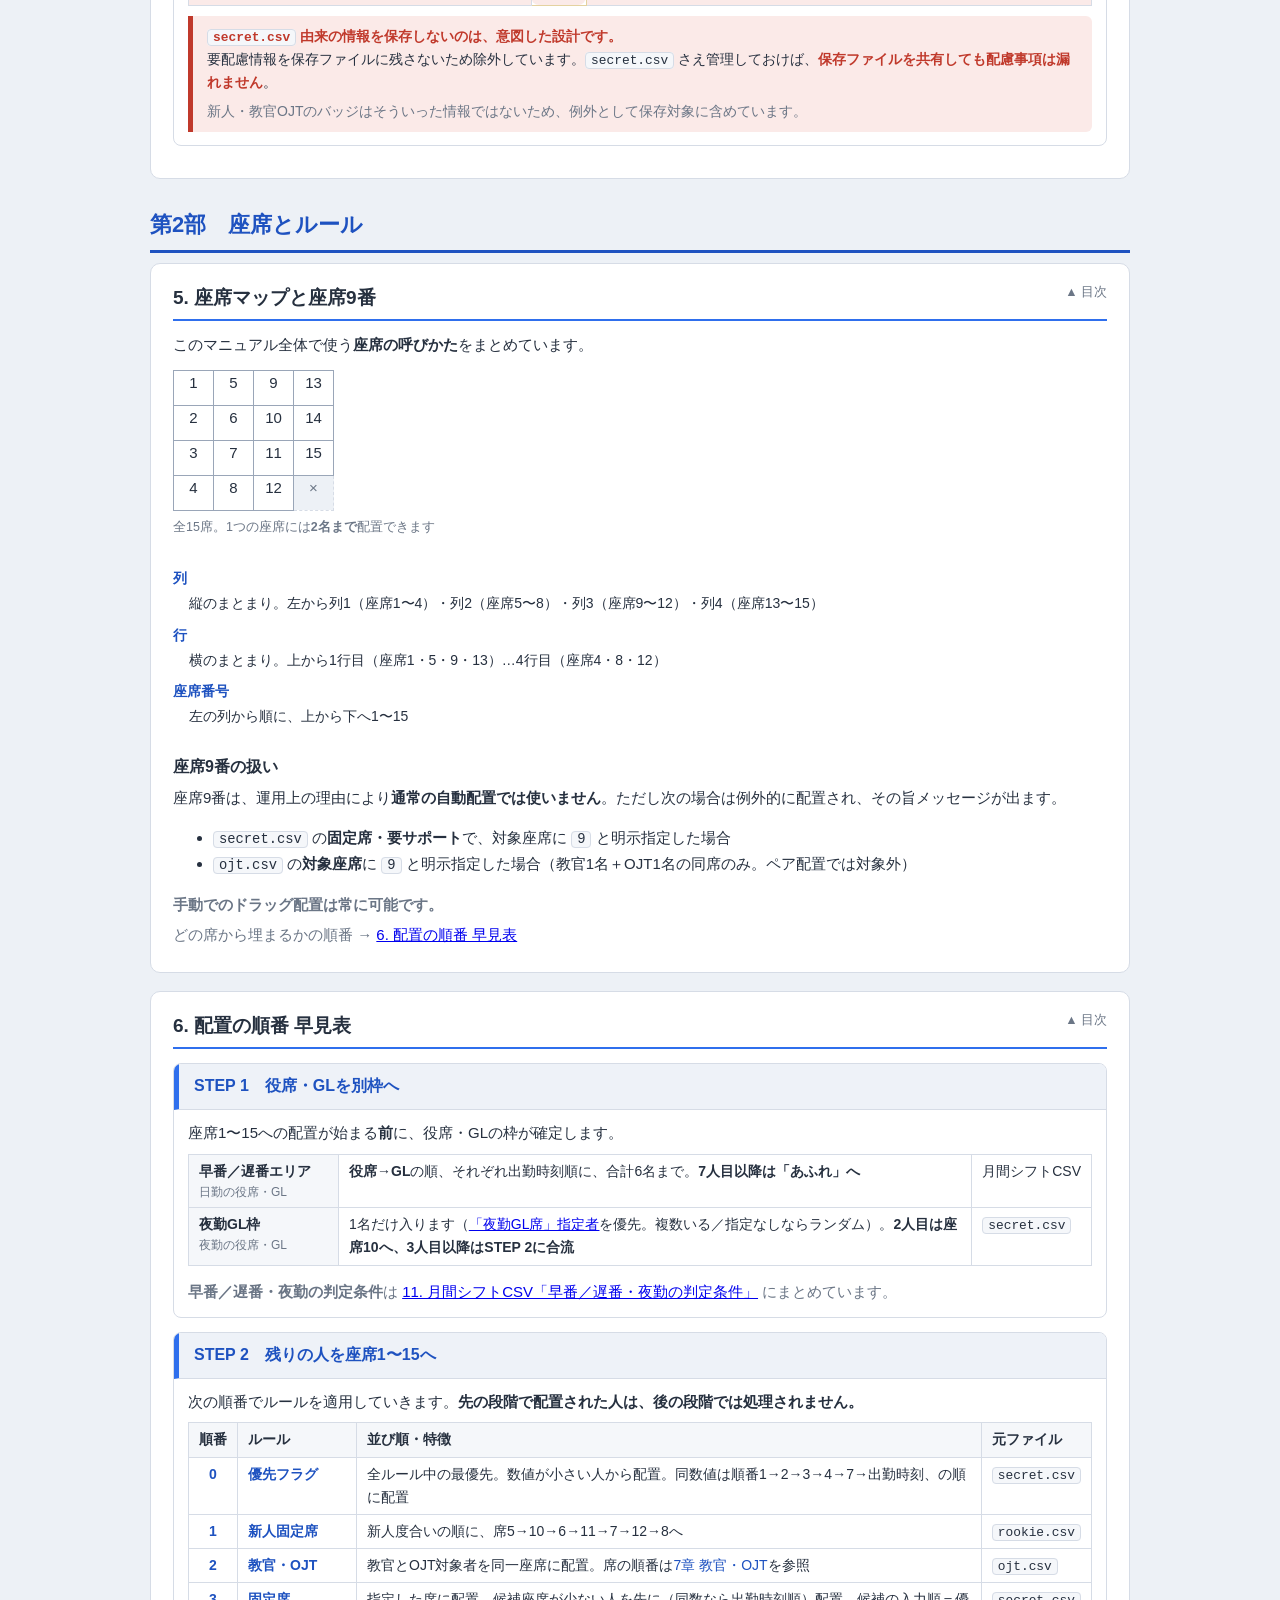
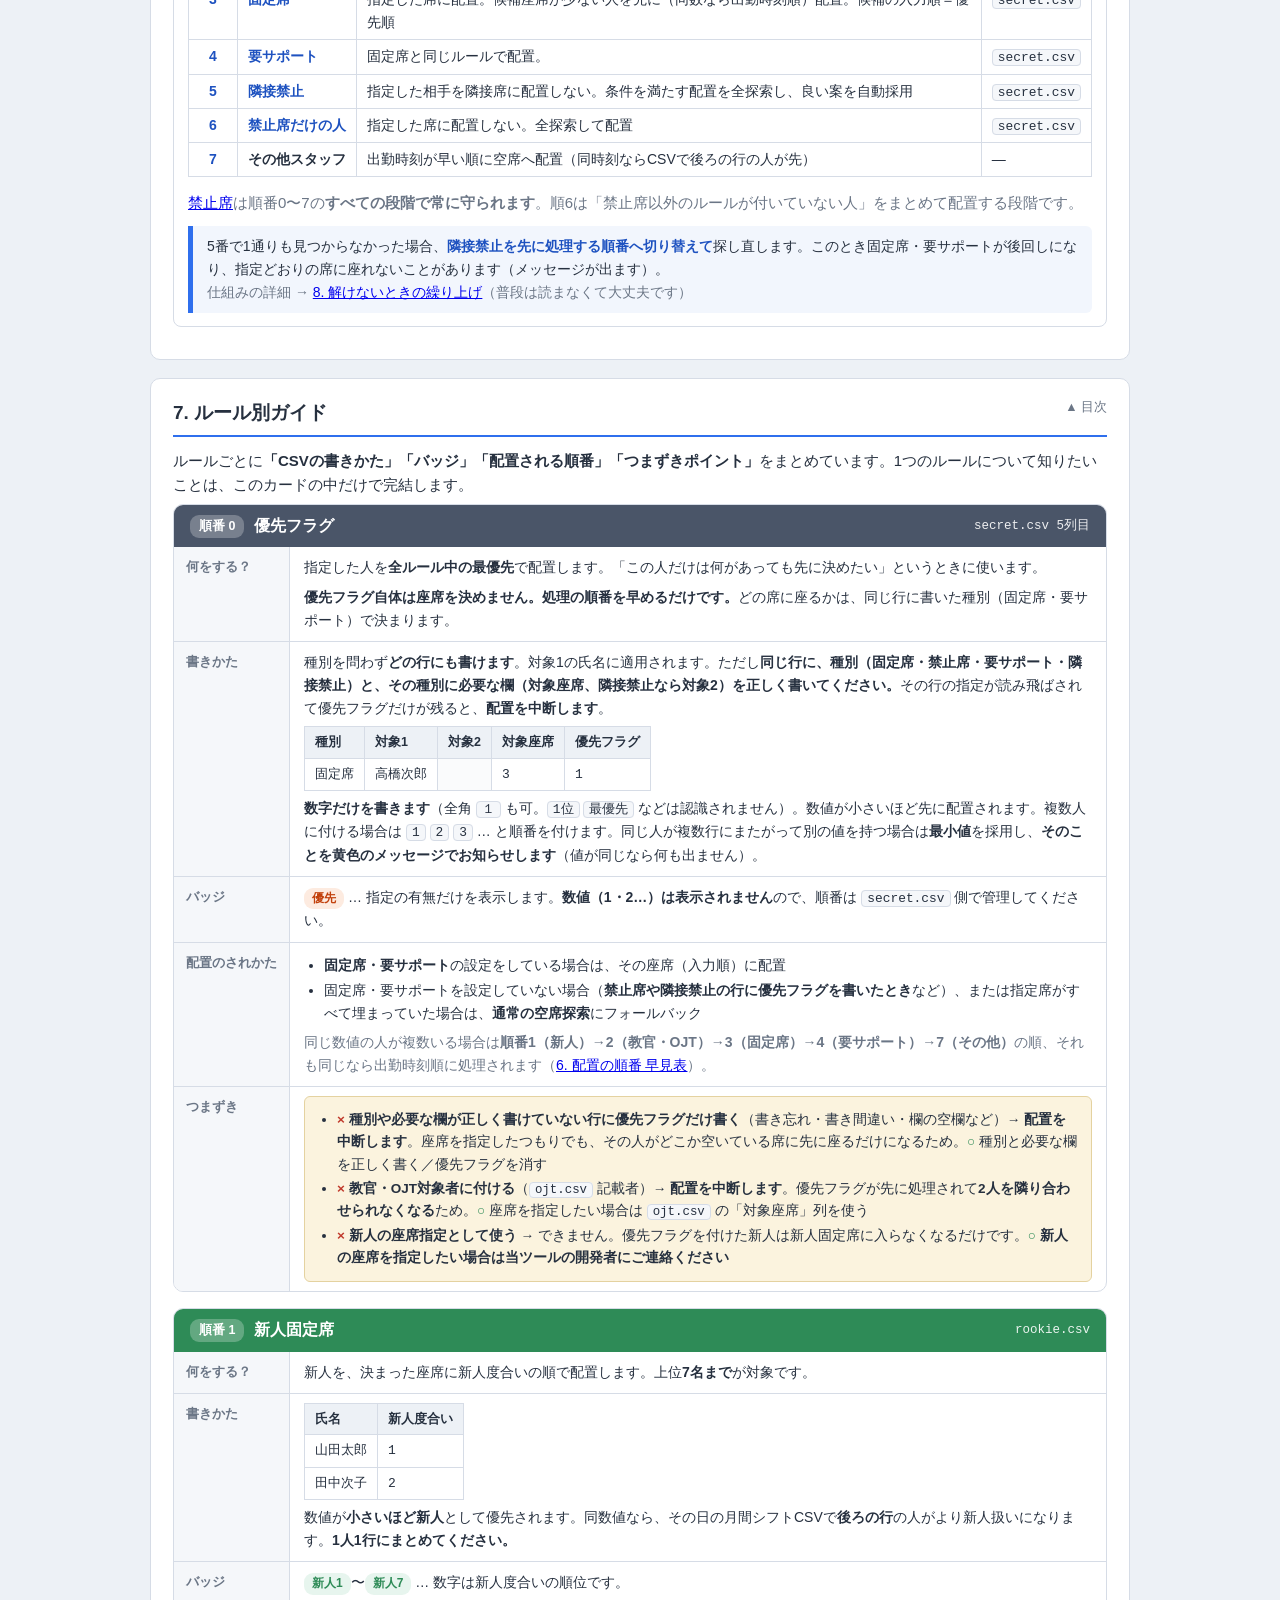
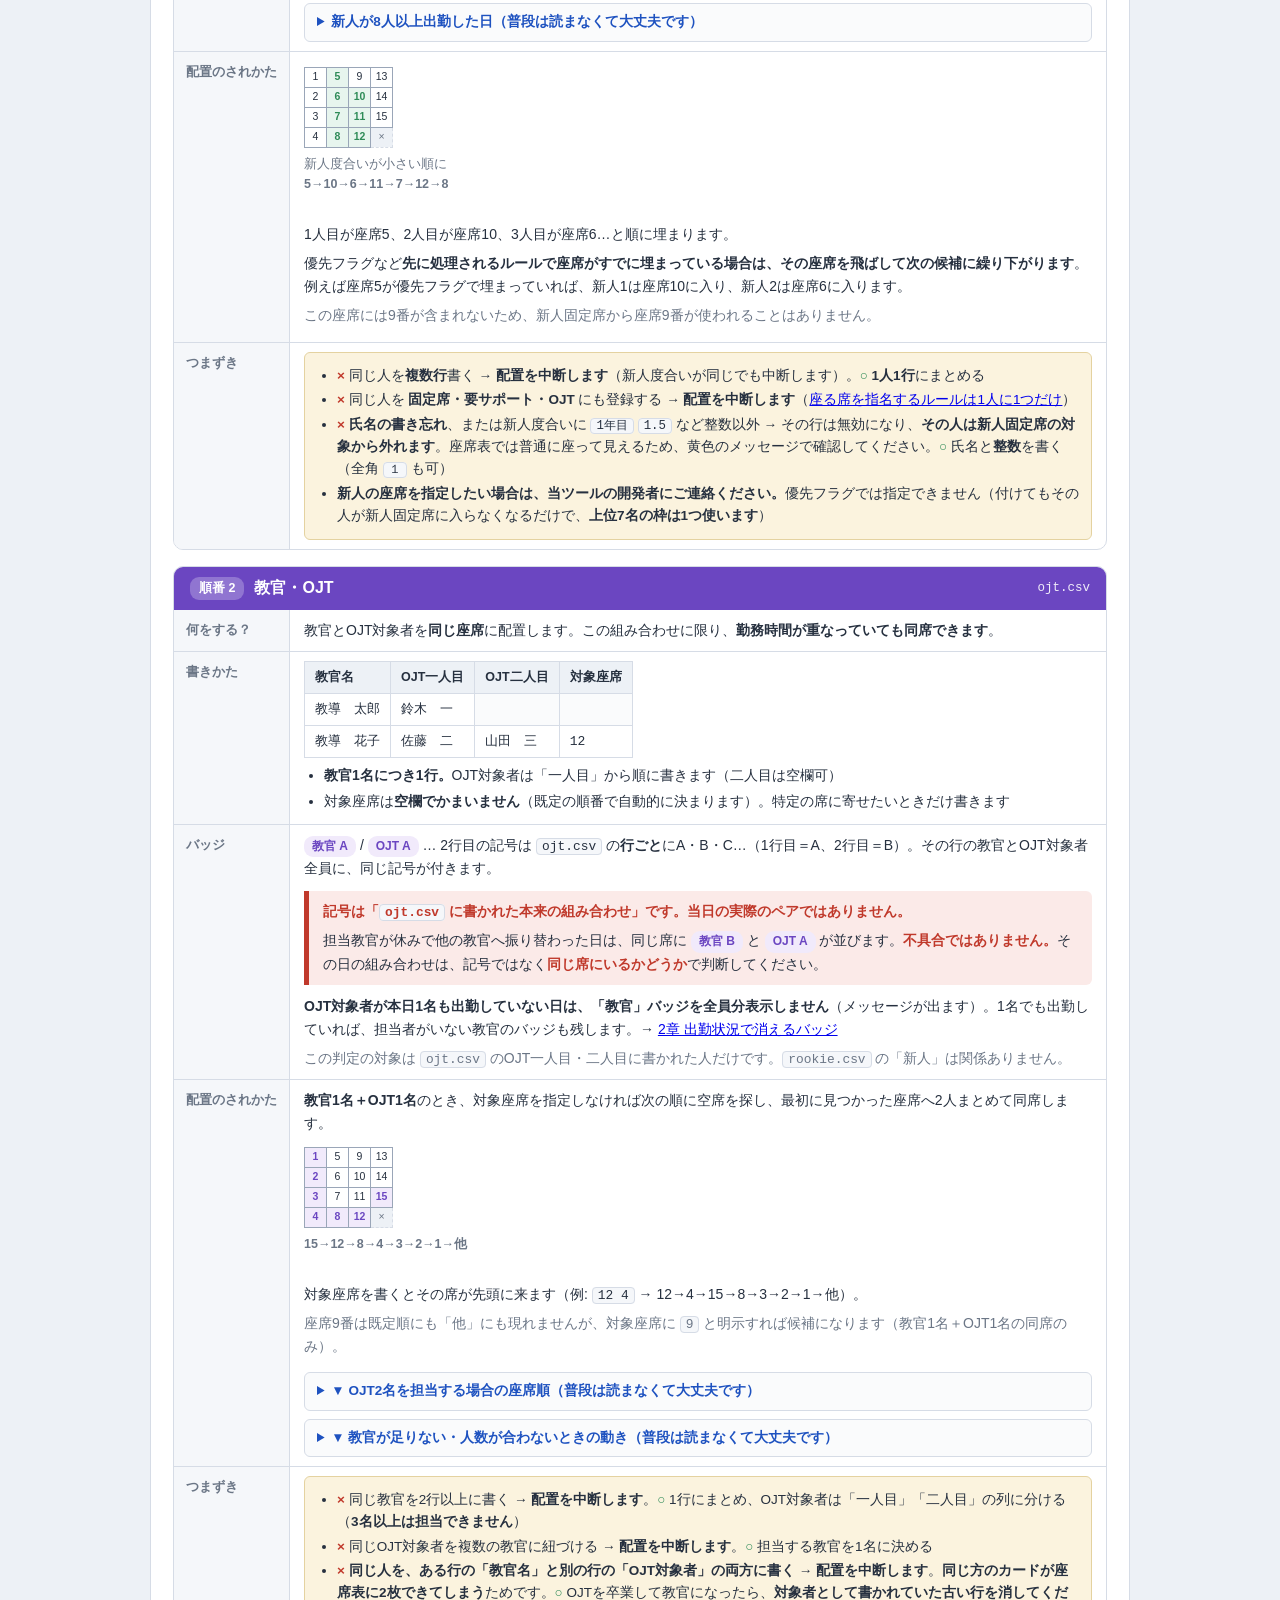
==== commit d198ac03: "Add files via upload 文言手動修正" ====
--- a/manual.html
+++ b/manual.html
@@ -1182,18 +1182,16 @@
       </div></div>
       <div class="rrow"><div class="rlab">配置のされかた</div><div class="rval">
         <ul>
-          <li>その人が<b>固定席・要サポート</b>の指定を持っていれば、その候補座席（入力順）に配置</li>
-          <li><b>固定席・要サポートを持っていない</b>場合（禁止席や隣接禁止の行に優先フラグを書いたときなど）、または指定席がすべて埋まっていた場合は、<b>通常の空席探索</b>にフォールバック</li>
+          <li><b>固定席・要サポート</b>の設定をしている場合は、その座席（入力順）に配置</li>
+          <li>固定席・要サポートを設定していない場合（<b>禁止席や隣接禁止の行に優先フラグを書いたとき</b>など）、または指定席がすべて埋まっていた場合は、<b>通常の空席探索</b>にフォールバック</li>
         </ul>
-        <p class="note">ここでいう「持っていない」は<b>固定席・要サポートが無い</b>という意味で、この場合は中断しません。<b>その行が座席の指定を1つも作れなかった</b>場合（種別の書き忘れ・書き間違い、対象座席や対象2の空欄など）は別で、上の「書きかた」のとおり<b>配置を中断します</b>。</p>
-        <p class="note">同じ数値の人が複数いる場合は<b>順番1（新人）→2（教官・OJT）→3（固定席）→4（要サポート）→7（その他）</b>の順、それも同じなら出勤時刻順に処理されます（<a href="#sec-order">6. 配置の順番 早見表</a>）。<br>
-        隣接禁止・禁止席（順番5・6）はこの並び替えには使いません。優先フラグの対象者は、それらの全探索より先に座席が決まるためです。</p>
+        <p class="note">同じ数値の人が複数いる場合は<b>順番1（新人）→2（教官・OJT）→3（固定席）→4（要サポート）→7（その他）</b>の順、それも同じなら出勤時刻順に処理されます（<a href="#sec-order">6. 配置の順番 早見表</a>）。</p>
       </div></div>
       <div class="rrow"><div class="rlab">つまずき</div><div class="rval">
         <div class="pit"><ul>
           <li><span class="x">×</span> <b>種別や必要な欄が正しく書けていない行に優先フラグだけ書く</b>（書き忘れ・書き間違い・欄の空欄など）→ <b>配置を中断します</b>。座席を指定したつもりでも、その人がどこか空いている席に先に座るだけになるため。<span class="o">○</span> 種別と必要な欄を正しく書く／優先フラグを消す</li>
           <li><span class="x">×</span> <b>教官・OJT対象者に付ける</b>（<code>ojt.csv</code> 記載者）→ <b>配置を中断します</b>。優先フラグが先に処理されて<b>2人を隣り合わせられなくなる</b>ため。<span class="o">○</span> 座席を指定したい場合は <code>ojt.csv</code> の「対象座席」列を使う</li>
-          <li><span class="x">×</span> <b>新人の座席指定として使う</b> → できません。優先フラグを付けた新人は新人固定席に入らなくなるだけです。<span class="o">○</span> <b>新人の座席を指定したい場合は作成者にご連絡ください</b></li>
+          <li><span class="x">×</span> <b>新人の座席指定として使う</b> → できません。優先フラグを付けた新人は新人固定席に入らなくなるだけです。<span class="o">○</span> <b>新人の座席を指定したい場合は当ツールの開発者にご連絡ください</b></li>
         </ul></div>
       </div></div>
     </div>
@@ -1218,7 +1216,7 @@
         <p><span class="bdg b-rookie">新人1</span>〜<span class="bdg b-rookie">新人7</span> … 数字は新人度合いの順位です。</p>
 
         <details class="fold">
-          <summary>▼ 新人が8人以上出勤した日（普段は読まなくて大丈夫です）</summary>
+          <summary> 新人が8人以上出勤した日（普段は読まなくて大丈夫です）</summary>
           <div class="fbody">
             <p style="margin-top:0">順位（数字）が付くのは<b>上位7名まで</b>です。8人目以降は次のようになります。</p>
             <ul>
@@ -1249,12 +1247,10 @@
       </div></div>
       <div class="rrow"><div class="rlab">つまずき</div><div class="rval">
         <div class="pit"><ul>
-          <li><span class="x">×</span> 同じ人を<b>複数行</b>書く → <b>配置を中断します</b>。<span class="o">○</span> <b>1人1行</b>にまとめる（新人度合いが同じでも中断します）</li>
+          <li><span class="x">×</span> 同じ人を<b>複数行</b>書く → <b>配置を中断します</b>（新人度合いが同じでも中断します）。<span class="o">○</span> <b>1人1行</b>にまとめる</li>
           <li><span class="x">×</span> 同じ人を <b>固定席・要サポート・OJT</b> にも登録する → <b>配置を中断します</b>（<a href="#sec-one-seat-rule">座る席を指名するルールは1人に1つだけ</a>）</li>
           <li><span class="x">×</span> <b>氏名の書き忘れ</b>、または新人度合いに <code>1年目</code> <code>1.5</code> など整数以外 → その行は無効になり、<b>その人は新人固定席の対象から外れます</b>。座席表では普通に座って見えるため、黄色のメッセージで確認してください。<span class="o">○</span> 氏名と<b>整数</b>を書く（全角 <code>１</code> も可）</li>
-          <li><b>新人の座席を指定したい場合は、作成者にご連絡ください。</b>優先フラグでは指定できません（付けてもその人が新人固定席に入らなくなるだけで、<b>上位7名の枠は1つ使います</b>）</li>
-          <li>その日 <b>日勤の役席・GL</b> として出勤する人は、早番・遅番エリアに入るため新人固定席に配置されません（新人固定席は座席1〜15のルールのため）。座席に配置したい場合は、<b>手動で調整する</b>か、<b>シフト表（エクセル）「スタッフ一覧」シートの役割を「OP」にして月間シフトCSVを出力し直して</b>ください。<code>rookie.csv</code> はそのままで構いません（同じ人がOP勤務の日は新人固定席が効きます）</li>
-          <li><b>夜勤の役席・GL</b> は行き先が2つに分かれます。<b>夜勤GL枠に入った1名は上と同じで新人固定席が効きません</b>が、<b>2人目以降は座席1〜15に並ぶため新人固定席がそのまま効きます</b>（座席5→10→…に着席し「新人」バッジも付きます）。役席・GLの日は新人として扱いたくない場合は作成者にご連絡ください</li>
+          <li><b>新人の座席を指定したい場合は、当ツールの開発者にご連絡ください。</b>優先フラグでは指定できません（付けてもその人が新人固定席に入らなくなるだけで、<b>上位7名の枠は1つ使います</b>）</li>
         </ul></div>
       </div></div>
     </div>
@@ -1755,7 +1751,7 @@
         <td><b>1人1行にまとめる。</b>どちらの新人度合いが正しいかを決め、もう一方の行を消してください（新人度合いが同じでも中断します）</td></tr>
     <tr><td>「◯◯」さんは、△△と□□に登録されています</td>
         <td><b>座る席を指名するルールが1人に2つ以上</b>当たっている（<a href="#sec-one-seat-rule">下記</a>）</td>
-        <td>どれか1つに絞る。新人の座席を指定したい場合は<b>作成者にご連絡ください</b></td></tr>
+        <td>どれか1つに絞る。新人の座席を指定したい場合は<b>当ツールの開発者にご連絡ください</b></td></tr>
     <tr><td>「◯◯」さんの座席△番が、固定席と禁止席の両方に指定されています</td>
         <td>同じ人の中で指定が矛盾している</td>
         <td>どちらか一方を消す</td></tr>
@@ -1790,7 +1786,7 @@
         <td>月間シフトCSVからコピー＆貼り付けが確実（<b>姓名の間のスペースはそろえなくてよい</b>）<br><span class="note">メッセージ欄に非表示のお知らせが出ていれば正常です（<a href="#sec-badge-hide">2章</a>）</span></td></tr>
     <tr><td>日付の形式が不正なため読み飛ばしました</td>
         <td>日付が <code>6/1</code> や <code>2026.6.1</code> など</td>
-        <td rowspan="3"><b>元のExcelを修正し、CSVを出力し直す</b>（CSVを直接直しても次の出力で消えます）。<br>日付 → <code>2026-06-01</code> または <code>2026/6/1</code><br>時刻 → 夜勤の終了は24時以降の延長表記（翌8:00なら <code>32:00</code>）<br>役割 → <code>役席</code> / <code>GL</code> / <code>OP</code> のいずれか<br><span class="note">毎月同じエラーが出る場合は、データの不備ではなく出力マクロの問題です。作成者にご連絡ください</span></td></tr>
+        <td rowspan="3"><b>元のExcelを修正し、CSVを出力し直す</b>（CSVを直接直しても次の出力で消えます）。<br>日付 → <code>2026-06-01</code> または <code>2026/6/1</code><br>時刻 → 夜勤の終了は24時以降の延長表記（翌8:00なら <code>32:00</code>）<br>役割 → <code>役席</code> / <code>GL</code> / <code>OP</code> のいずれか<br><span class="note">毎月同じエラーが出る場合は、データの不備ではなく出力マクロの問題です。マクロの開発者（当ツールの開発者と同一人物）にご連絡ください</span></td></tr>
     <tr><td>時刻の形式が不正<br>開始時刻が終了時刻以降</td>
         <td>夜勤の終了を <code>8:00</code> と書いた</td></tr>
     <tr><td>開始時刻（◯◯）が範囲外</td>
@@ -1834,7 +1830,7 @@
         <td>そのままでよければ<b>対処は不要です。</b>座席に配置したい場合は、<b>手動で調整する</b>か、<b>シフト表（エクセル）「スタッフ一覧」シートの役割を「OP」にして月間シフトCSVを出力し直して</b>ください（役割を「OP」にすると早番・遅番エリア／夜勤GL枠には入りません）。<code>rookie.csv</code> はそのままで構いません</td></tr>
     <tr><td>「◯◯」さんはこの日、夜勤の役席・GLとして座席1〜15に並ぶため、新人固定席がそのまま効きます</td>
         <td>夜勤の役席・GLが2名以上いる日、<b>2人目以降は座席1〜15に並びます</b>。その人が <code>rookie.csv</code> に載っていると、新人固定席（座席5→10→…）がそのまま効き「新人」バッジも付きます</td>
-        <td>意図どおりであれば<b>対処は不要です。</b>役席・GLの日は新人として扱いたくない場合は、作成者にご連絡ください</td></tr>
+        <td>意図どおりであれば<b>対処は不要です。</b>役席・GLの日は新人として扱いたくない場合は、当ツールの開発者にご連絡ください</td></tr>
     <tr><td>【夜勤】役席・GLが2名以上のため「◯◯」さんを座席10へ入れようとしましたが、座席10には入れられず…</td>
         <td>夜勤の役席・GLが2名以上の日、2人目は<b>座席10</b>へ入れる決まりですが、先に処理されるルール（新人固定席・優先フラグ・本人の固定席／禁止席・他の方の固定席10など）が座席10を使ったため入れられなかった</td>
         <td>座席表を確認し、<b>座席10に入れたい場合はドラッグ＆ドロップで手動で入れ替えて</b>ください（本人の固定席が優先されただけ、という正常なケースもあります）</td></tr>
@@ -1929,4 +1925,4 @@
 
 </div>
 </body>
-</html>
+</html>
